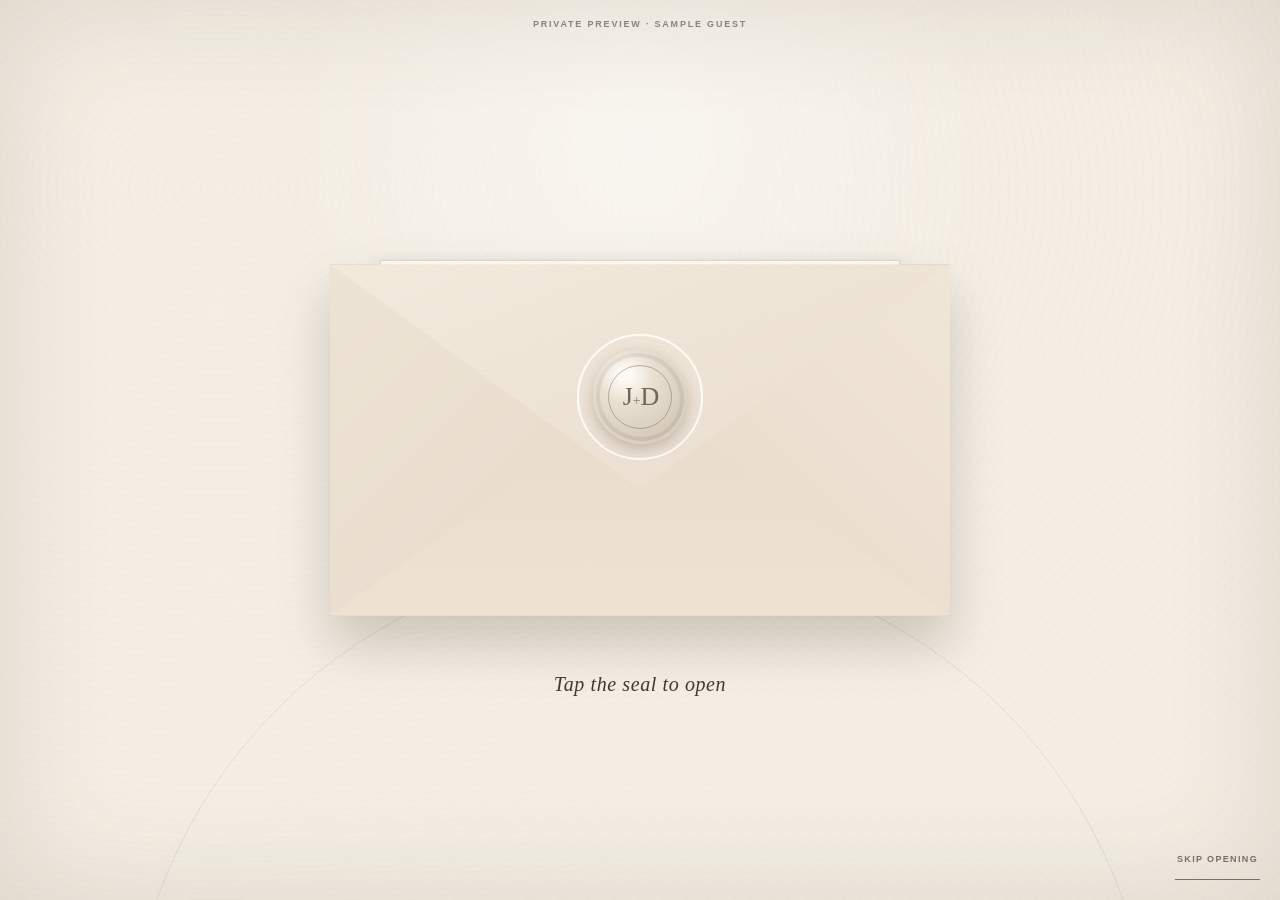
==== index.html @ 418a8576 "Publish animated bilingual invitation" ====
<!doctype html>
<html lang="en" data-lang="en">
<head>
  <meta charset="utf-8" />
  <meta name="viewport" content="width=device-width, initial-scale=1" />
  <meta name="robots" content="noindex, nofollow" />
  <meta name="theme-color" content="#26352b" />
  <title>Jingjing & Dan · Phuket 2027</title>
  <meta name="description" content="A private wedding invitation for Jingjing and Dan at The Slate, Phuket." />
  <script>document.documentElement.classList.add('js');</script>
  <link rel="stylesheet" href="styles.css" />
</head>
<body class="invitation-page">
  <section id="opening" class="opening" aria-label="Open the invitation">
    <p class="preview-note"><span class="lang lang-en">Private preview · sample guest</span><span class="lang lang-zh">私人预览 · 示例宾客</span></p>
    <button id="envelope-trigger" class="envelope-trigger" type="button" aria-label="Open Jingjing and Dan's invitation">
      <span class="envelope-scene" aria-hidden="true">
        <span class="invitation-card-mini"><i>J</i><b>&amp;</b><i>D</i><small>PHUKET · 2027</small></span>
        <span class="envelope-back"></span>
        <span class="envelope-left"></span>
        <span class="envelope-right"></span>
        <span class="envelope-bottom"></span>
        <span class="envelope-flap"></span>
        <span class="wax-seal"><span>J<small>+</small>D</span></span>
        <span class="tap-ring"></span>
      </span>
      <span class="open-instruction">
        <span class="lang lang-en">Tap the seal to open</span>
        <span class="lang lang-zh">轻触封蜡，开启请柬</span>
      </span>
    </button>
    <button id="skip-opening" class="skip-opening" type="button"><span class="lang lang-en">Skip opening</span><span class="lang lang-zh">跳过动画</span></button>
  </section>

  <main id="invitation" class="invitation" aria-hidden="true">
    <div class="paper-grain" aria-hidden="true"></div>
    <div class="invitation-tools" aria-label="Language selection">
      <button type="button" data-set-lang="en" aria-pressed="true">English</button>
      <span aria-hidden="true">/</span>
      <button type="button" data-set-lang="zh" aria-pressed="false">中文</button>
    </div>

    <section class="cover stationery-section">
      <svg class="hanging-foliage" viewBox="0 0 500 220" aria-hidden="true">
        <g fill="none" stroke="currentColor" stroke-width="1.6" stroke-linecap="round">
          <path d="M10 0c30 40 35 108 87 155M56 0c8 54 52 79 82 127M488 0c-31 42-36 111-92 158M447 0c-11 56-57 83-87 130"/>
          <path d="M42 44c18-2 31 7 40 24-20 2-34-5-40-24zm37 53c20-4 34 5 43 23-20 3-36-4-43-23zm-1-72c8 18 4 33-13 45-9-20-5-34 13-45zm345 18c-19-1-33 8-42 25 20 2 35-6 42-25zm-41 55c-20-3-35 6-44 24 21 2 36-6 44-24zm6-74c-10 18-6 34 11 46 10-19 6-34-11-46z"/>
        </g>
      </svg>
      <div class="cover-inner reveal">
        <svg class="chandelier" viewBox="0 0 120 130" aria-hidden="true">
          <g fill="none" stroke="currentColor" stroke-width="1.4">
            <path d="M60 0v23m-13 0h26M50 23c0 19-9 31-25 36m45-36c0 19 9 31 25 36M60 23v52m-35-16v22m70-22v22M37 57v22m46-22v22M20 81h10m-8 0c0 8 6 13 8 14m70-14H90m8 0c0 8-6 13-8 14M32 79h10m-8 0c0 8 6 13 8 14m46-14H78m8 0c0 8-6 13-8 14M60 75c-4 11-11 19-23 25m23-25c4 11 11 19 23 25m-23-25v37"/>
            <circle cx="60" cy="116" r="4"/>
          </g>
        </svg>
        <p class="kicker"><span class="lang lang-en">Together with their families</span><span class="lang lang-zh">谨偕双方家人</span></p>
        <p class="invitation-line"><span class="lang lang-en">invite you to celebrate the wedding of</span><span class="lang lang-zh">诚邀您见证我们的婚礼</span></p>
        <h1><span>Jingjing</span><em>&amp;</em><span>Dan</span></h1>
        <div class="cover-rule"><i></i><span>J + D</span><i></i></div>
        <p class="cover-date"><span class="lang lang-en">Saturday · 31 July 2027 · 3:50 PM</span><span class="lang lang-zh">2027年7月31日 · 星期六 · 下午3:50</span></p>
        <p class="cover-place"><span class="lang lang-en">The Slate · Phuket, Thailand</span><span class="lang lang-zh">泰国普吉岛 · The Slate</span></p>
      </div>
      <div class="scroll-cue" aria-hidden="true"><span></span></div>
    </section>

    <section class="private-card stationery-section reveal" aria-labelledby="private-title">
      <p class="kicker"><span class="lang lang-en">A private invitation for</span><span class="lang lang-zh">此私人请柬专属于</span></p>
      <h2 id="private-title"><span class="lang lang-en">Alex Chen <em>&amp; Guest</em></span><span class="lang lang-zh">Alex Chen <em>与嘉宾</em></span></h2>
      <p><span class="lang lang-en">Your sample invitation includes two guests for both celebrations.</span><span class="lang lang-zh">此示例请柬包含两位宾客，并受邀参加两场庆典。</span></p>
      <div class="name-chips"><span>Alex Chen</span><span><span class="lang lang-en">+1 included</span><span class="lang lang-zh">含一位同行嘉宾</span></span></div>
    </section>

    <section class="weekend stationery-section">
      <div class="botanical-divider reveal" aria-hidden="true"><i></i><span>✦</span><i></i></div>
      <header class="section-title reveal">
        <p class="kicker"><span class="lang lang-en">Our weekend in Phuket</span><span class="lang lang-zh">我们的普吉岛婚礼周末</span></p>
        <h2><span class="lang lang-en">Two celebrations,<br>one island.</span><span class="lang lang-zh">两场庆典，<br>同一座岛屿。</span></h2>
      </header>
      <div class="event-pair">
        <article class="event-slip reveal">
          <span class="event-index">I</span>
          <p class="event-day"><span class="lang lang-en">Friday · 30 July 2027</span><span class="lang lang-zh">2027年7月30日 · 星期五</span></p>
          <h3><span class="lang lang-en">Welcome Dinner</span><span class="lang lang-zh">欢迎晚宴</span></h3>
          <p class="event-time">6:15 PM <i></i> 9:00 PM</p>
          <p class="event-place">Black Ginger<br><small>The Slate</small></p>
          <p class="event-note"><span class="lang lang-en">Please allow time for the bridge crossing before dinner.</span><span class="lang lang-zh">前往餐厅需经桥上通道，请预留充足时间。</span></p>
        </article>
        <article class="event-slip reveal">
          <span class="event-index">II</span>
          <p class="event-day"><span class="lang lang-en">Saturday · 31 July 2027</span><span class="lang lang-zh">2027年7月31日 · 星期六</span></p>
          <h3><span class="lang lang-en">Wedding Day</span><span class="lang lang-zh">婚礼庆典</span></h3>
          <p class="event-time">3:50 PM <i></i> 2:00 AM</p>
          <p class="event-place">The Slate<br><small>Phuket</small></p>
          <p class="event-note"><span class="lang lang-en">Ceremony, cocktails, dinner and dancing into Sunday morning.</span><span class="lang lang-zh">仪式、鸡尾酒、晚宴与舞会，一同庆祝至周日凌晨。</span></p>
        </article>
      </div>
    </section>

    <section class="illustration-section stationery-section reveal" aria-label="The Slate and Phuket illustration">
      <svg class="slate-illustration" viewBox="0 0 760 430" aria-hidden="true">
        <g fill="none" stroke="currentColor" stroke-linecap="round" stroke-linejoin="round">
          <path class="thin" d="M0 335c86-18 136-4 207 8 88 15 152-22 237-18 101 5 156 40 316 7M0 356c104-14 147 15 243 7 91-8 156-31 253-18 78 11 148 33 264 10"/>
          <path d="M188 305h382M225 305V191h309v114M250 305V219h259v86M225 191l155-96 154 96M276 191l104-65 103 65M305 305V209m150 96v-96M349 305V209m62 96v-96"/>
          <path class="thin" d="M380 95V54m-13 0h26m-43 251c0-31 13-53 30-53s31 22 31 53M260 235h35m170 0h35"/>
          <path d="M100 334c9-80 35-148 78-205m-41 183c-31-36-46-79-44-128 37 29 58 66 63 109m2-49c-8-45 1-88 28-130 17 49 13 95-13 138m433 81c-6-79-31-147-74-205m40 183c31-36 46-79 44-128-37 29-58 66-63 109m-1-49c8-45-2-88-29-130-17 49-12 95 14 138"/>
          <circle cx="380" cy="54" r="5"/>
        </g>
      </svg>
      <p><span class="lang lang-en">Industrial romance, tropical gardens and the Andaman Sea.</span><span class="lang lang-zh">工业美学、热带花园与安达曼海的浪漫交汇。</span></p>
    </section>

    <section class="countdown stationery-section reveal" aria-labelledby="countdown-heading">
      <p class="kicker" id="countdown-heading"><span class="lang lang-en">Until Phuket</span><span class="lang lang-zh">相约普吉</span></p>
      <div class="countdown-grid" role="timer" aria-live="off">
        <div><strong id="days">000</strong><span class="lang lang-en">Days</span><span class="lang lang-zh">天</span></div>
        <div><strong id="hours">00</strong><span class="lang lang-en">Hours</span><span class="lang lang-zh">小时</span></div>
        <div><strong id="minutes">00</strong><span class="lang lang-en">Minutes</span><span class="lang lang-zh">分钟</span></div>
        <div><strong id="seconds">00</strong><span class="lang lang-en">Seconds</span><span class="lang lang-zh">秒</span></div>
      </div>
      <p id="countdown-finished" class="countdown-finished" hidden><span class="lang lang-en">The celebration has begun.</span><span class="lang lang-zh">庆典已经开始。</span></p>
    </section>

    <section class="venue stationery-section">
      <div class="venue-copy reveal">
        <p class="kicker"><span class="lang lang-en">The venue</span><span class="lang lang-zh">婚礼场地</span></p>
        <h2>The Slate</h2>
        <p class="venue-location"><span class="lang lang-en">Nai Yang Beach · Phuket · Thailand</span><span class="lang lang-zh">泰国 · 普吉岛 · 奈扬海滩</span></p>
        <p><span class="lang lang-en">A private world of weathered metal, tropical green and sea air on Phuket's quiet northwest coast.</span><span class="lang lang-zh">在普吉岛宁静的西北海岸，斑驳金属、热带绿意与海风交织成一方私密天地。</span></p>
      </div>
      <div class="map-art reveal" role="img" aria-label="Stylized map showing The Slate near Nai Yang Beach">
        <svg viewBox="0 0 520 360" aria-hidden="true">
          <g fill="none" stroke="currentColor" stroke-linecap="round">
            <path d="M42 0c48 74 6 135 44 208 24 47 81 72 99 152" stroke-width="3"/>
            <path d="M116 0c29 52-7 102 23 149 35 54 104 65 126 132 8 24 7 51 20 79"/>
            <path d="M241 0c-13 83 25 115 14 181-8 47-58 78-45 179M387 0c-57 74-11 128-50 193-29 48-88 66-108 167M480 0c-33 45-25 91-45 128-32 58-99 76-134 137-18 31-25 64-37 95"/>
            <path d="M0 96c84 17 136-24 211-5 66 17 84 68 161 68 62 0 99-35 148-34M0 244c77-25 147 21 225 1 59-15 101-62 170-56 54 5 81 35 125 37" stroke-dasharray="5 8"/>
          </g>
          <g class="map-pin" transform="translate(284 162)"><path d="M0-32c-20 0-35 14-35 33 0 25 35 61 35 61S35 26 35 1C35-18 20-32 0-32z"/><circle cy="1" r="10"/></g>
          <text x="284" y="250" text-anchor="middle">THE SLATE</text>
          <text x="84" y="324">NAI YANG BEACH</text>
        </svg>
      </div>
    </section>

    <section class="welcome-dinner dark-section">
      <svg class="black-ginger-art reveal" viewBox="0 0 760 300" aria-hidden="true">
        <g fill="none" stroke="currentColor" stroke-linecap="round" stroke-linejoin="round">
          <path d="M78 241h604M150 241V143h460v98M118 143h524L380 63 118 143zM194 143l186-56 186 56M190 241v-70h380v70M238 241v-70m95 70v-70m95 70v-70m95 70v-70"/>
          <path class="thin" d="M0 259c129-23 213 23 349 3 136-20 238 17 411-7M0 280c126-18 238 19 366 1 141-20 246 14 394-5"/>
          <path d="M76 241c28-30 41-57 36-83m570 83c-28-30-41-57-36-83"/>
        </g>
      </svg>
      <div class="dark-copy reveal">
        <p class="kicker"><span class="lang lang-en">Friday evening</span><span class="lang lang-zh">星期五晚间</span></p>
        <h2><span class="lang lang-en">Welcome Dinner</span><span class="lang lang-zh">欢迎晚宴</span></h2>
        <p class="dark-date"><span class="lang lang-en">30 July 2027 · 6:15 PM to 9:00 PM</span><span class="lang lang-zh">2027年7月30日 · 下午6:15至晚上9:00</span></p>
        <p class="dark-place">Black Ginger · The Slate</p>
        <p><span class="lang lang-en">Please allow time to cross the bridge. Join us for a candlelit evening of local flavours before the wedding day.</span><span class="lang lang-zh">前往餐厅需经桥上通道，请预留充足时间。婚礼前夕，诚邀您共度烛光摇曳、品味当地风味的夜晚。</span></p>
        <p class="attire-line"><span class="lang lang-en">Tropical colours · Please avoid black and white</span><span class="lang lang-zh">着装：热带色彩 · 请避免黑色与白色</span></p>
      </div>
    </section>

    <section class="programme green-section">
      <div class="programme-leaf" aria-hidden="true"></div>
      <header class="programme-heading reveal">
        <p class="kicker"><span class="lang lang-en">Saturday · 31 July 2027</span><span class="lang lang-zh">2027年7月31日 · 星期六</span></p>
        <h2><span class="lang lang-en">The Wedding<br>Programme</span><span class="lang lang-zh">婚礼<br>流程</span></h2>
      </header>
      <div class="timeline">
        <article class="timeline-item reveal"><time>3:50 PM</time><span class="timeline-dot"></span><div><h3><span class="lang lang-en">Ceremony</span><span class="lang lang-zh">婚礼仪式</span></h3><p>The Slate · Phuket</p></div></article>
        <article class="timeline-item reveal"><time><span class="lang lang-en">Afterwards</span><span class="lang lang-zh">仪式之后</span></time><span class="timeline-dot"></span><div><h3><span class="lang lang-en">Cocktail Hour</span><span class="lang lang-zh">鸡尾酒会</span></h3><p>Coliseum Garden</p></div></article>
        <article class="timeline-item reveal"><time><span class="lang lang-en">Evening</span><span class="lang lang-zh">晚间</span></time><span class="timeline-dot"></span><div><h3><span class="lang lang-en">Dinner & Dancing</span><span class="lang lang-zh">晚宴与舞会</span></h3><p>Jamon Pavilion</p></div></article>
        <article class="timeline-item reveal"><time>2:00 AM</time><span class="timeline-dot"></span><div><h3><span class="lang lang-en">Last Dance</span><span class="lang lang-zh">最后一支舞</span></h3><p><span class="lang lang-en">Sunday · 1 August</span><span class="lang lang-zh">8月1日 · 星期日</span></p></div></article>
      </div>
      <div class="wedding-attire reveal"><span class="lang lang-en">Blue & grey · Hats welcome, never required</span><span class="lang lang-zh">着装：蓝色与灰色 · 欢迎佩戴帽饰，非必须</span></div>
    </section>

    <section class="respond stationery-section reveal">
      <svg class="response-botanical" viewBox="0 0 300 105" aria-hidden="true"><g fill="none" stroke="currentColor" stroke-width="1.2"><path d="M4 82c70-6 87-41 146-49 59 8 77 43 146 49M70 66c-11-22-7-39 13-52 8 23 4 40-13 52zm46-24c-4-22 4-36 25-42 2 22-7 36-25 42zm114 24c11-22 7-39-13-52-8 23-4 40 13 52zm-46-24c4-22-4-36-25-42-2 22 7 36 25 42z"/></g></svg>
      <p class="kicker"><span class="lang lang-en">Your reply</span><span class="lang lang-zh">敬候回复</span></p>
      <h2><span class="lang lang-en">Will you join us<br>in Phuket?</span><span class="lang lang-zh">您愿意与我们<br>相聚普吉吗？</span></h2>
      <p><span class="lang lang-en">Your private response card includes only the guests and celebrations attached to this invitation.</span><span class="lang lang-zh">您的私人回执只会显示此请柬中受邀的宾客与活动。</span></p>
      <a class="response-button" href="register/"><span class="lang lang-en">Respond to the invitation</span><span class="lang lang-zh">填写婚礼回执</span></a>
    </section>

    <footer class="invitation-footer">
      <span>Jingjing &amp; Dan</span><span>Phuket · 2027</span>
    </footer>
  </main>
  <script src="app.js"></script>
</body>
</html>
---- styles.css ----
:root {
  --paper: #f4eee4;
  --parchment: #e9ded0;
  --paper-light: #faf6ee;
  --forest: #26352b;
  --forest-deep: #1d2922;
  --botanical: #788273;
  --sage: #a8ae9c;
  --sepia: #76685a;
  --charcoal: #403a34;
  --blush: #dfcfc7;
  --ivory: #f8f3ea;
  --candle: #c89a63;
  --line: rgba(64, 58, 52, .25);
  --display: 'Bodoni 72', Didot, 'Bodoni MT', 'Times New Roman', 'Noto Serif SC', 'Songti SC', serif;
  --serif: Georgia, 'Times New Roman', 'Noto Serif SC', 'Songti SC', serif;
  --sans: 'Helvetica Neue', Arial, 'PingFang SC', 'Microsoft YaHei', sans-serif;
}

* { box-sizing: border-box; }
[hidden] { display: none !important; }
html { scroll-behavior: smooth; background: var(--forest-deep); }
body { margin: 0; color: var(--charcoal); font-family: var(--serif); line-height: 1.65; }
button, input, textarea { font: inherit; }
button, a { -webkit-tap-highlight-color: transparent; }
button { cursor: pointer; }
a { color: inherit; }
.lang-zh { display: none !important; }
html[data-lang="zh"] .lang-en { display: none !important; }
html[data-lang="zh"] .lang-zh { display: inline !important; }
html[data-lang="zh"] h1,
html[data-lang="zh"] h2,
html[data-lang="zh"] h3 { letter-spacing: .04em; }

/* Envelope opening */
.opening {
  min-height: 100svh;
  width: 100%;
  overflow: hidden;
  position: relative;
  display: grid;
  place-items: center;
  isolation: isolate;
  color: var(--charcoal);
  background:
    radial-gradient(circle at 50% 16%, rgba(255,255,255,.45), transparent 36%),
    repeating-radial-gradient(ellipse at 17% 21%, transparent 0 7px, rgba(118,104,90,.018) 8px 9px),
    var(--paper);
  transition: opacity .65s ease, visibility .65s ease;
}
.opening::before,
.opening::after { content: ''; position: absolute; pointer-events: none; z-index: -1; }
.opening::before { inset: 0; box-shadow: inset 0 0 120px rgba(80,64,45,.14); }
.opening::after { width: 80vmax; height: 80vmax; border: 1px solid rgba(118,130,115,.16); border-radius: 50%; top: 62%; }
.preview-note { position: absolute; top: 20px; left: 50%; transform: translateX(-50%); margin: 0; white-space: nowrap; font: 600 9px/1 var(--sans); letter-spacing: .2em; text-transform: uppercase; opacity: .58; }
.envelope-trigger { width: min(88vw, 620px); padding: 0; border: 0; color: inherit; background: transparent; text-align: center; }
.envelope-scene { width: 100%; aspect-ratio: 1.5; display: block; position: relative; perspective: 1200px; filter: drop-shadow(0 28px 26px rgba(63,48,34,.22)); }
.envelope-back { position: absolute; inset: 15% 0 0; background: #e8ddcd; border: 1px solid rgba(93,75,58,.22); }
.invitation-card-mini { position: absolute; left: 8%; right: 8%; bottom: 7%; height: 79%; z-index: 1; display: flex; flex-wrap: wrap; align-content: center; justify-content: center; gap: 6px; color: var(--forest); background: var(--paper-light); border: 1px solid rgba(93,75,58,.2); box-shadow: 0 3px 14px rgba(76,60,44,.12); font: 400 clamp(37px, 11vw, 70px)/.8 var(--display); letter-spacing: .06em; transition: transform 1.1s cubic-bezier(.2,.72,.2,1), opacity .7s ease; }
.invitation-card-mini b { color: var(--botanical); font-size: .6em; font-weight: 400; font-style: italic; }
.invitation-card-mini small { flex: 0 0 100%; margin-top: 12px; font: 600 8px var(--sans); letter-spacing: .3em; }
.envelope-left,
.envelope-right,
.envelope-bottom,
.envelope-flap { position: absolute; inset: 15% 0 0; z-index: 3; pointer-events: none; }
.envelope-left { background: linear-gradient(135deg, #ede3d4, #e4d7c6); clip-path: polygon(0 0, 55% 54%, 0 100%); }
.envelope-right { background: linear-gradient(225deg, #f0e6d8, #e2d4c2); clip-path: polygon(100% 0, 45% 54%, 100% 100%); }
.envelope-bottom { background: linear-gradient(0deg, #eee2d2, #e5d7c5); clip-path: polygon(0 100%, 50% 37%, 100% 100%); }
.envelope-flap { z-index: 5; transform-origin: 50% 0; transform-style: preserve-3d; background: linear-gradient(160deg, #f3eadd 0%, #e7daca 100%); clip-path: polygon(0 0, 100% 0, 50% 64%); backface-visibility: hidden; transition: transform .9s cubic-bezier(.4,0,.2,1), opacity .35s ease .55s; }
.envelope-flap::after { content: ''; position: absolute; inset: 0; background: repeating-linear-gradient(12deg, transparent 0 3px, rgba(94,75,57,.025) 4px); }
.wax-seal { position: absolute; z-index: 8; width: clamp(62px, 17vw, 94px); aspect-ratio: 1; left: 50%; top: 47%; transform: translate(-50%,-50%); display: grid; place-items: center; border-radius: 47% 53% 48% 52%; color: #6f6659; background: radial-gradient(circle at 34% 27%, #fdfaf3 0 7%, #e9e0d2 30%, #d8cdbd 68%, #c8bcab 100%); box-shadow: 0 5px 14px rgba(75,56,40,.25), inset 0 0 0 3px rgba(255,255,255,.28), inset 0 0 0 7px rgba(115,100,82,.12); transition: transform .4s ease, opacity .35s ease .32s; }
.wax-seal::before { content: ''; position: absolute; inset: 16%; border: 1px solid rgba(102,91,77,.42); border-radius: 50%; }
.wax-seal span { position: relative; font: 400 clamp(17px,4vw,26px)/1 var(--display); letter-spacing: -.08em; }
.wax-seal small { font-size: .54em; margin: 0 2px; color: var(--botanical); }
.tap-ring { position: absolute; z-index: 7; width: clamp(85px, 23vw, 126px); aspect-ratio: 1; left: 50%; top: 47%; transform: translate(-50%,-50%); border: 2px solid rgba(255,255,255,.9); border-radius: 50%; animation: tap-pulse 2.2s ease-out infinite; }
@keyframes tap-pulse { 0% { transform: translate(-50%,-50%) scale(.72); opacity: 0; } 20% { opacity: .95; } 75%,100% { transform: translate(-50%,-50%) scale(1.35); opacity: 0; } }
.open-instruction { display: block; margin-top: clamp(34px,6vh,62px); font: italic clamp(16px,4vw,20px)/1.4 var(--serif); letter-spacing: .03em; }
.skip-opening { position: absolute; right: 20px; bottom: max(20px, env(safe-area-inset-bottom)); min-width: 48px; min-height: 48px; border: 0; border-bottom: 1px solid currentColor; padding: 10px 2px 3px; color: inherit; background: transparent; font: 600 9px var(--sans); letter-spacing: .15em; text-transform: uppercase; opacity: .68; }
.opening.is-opening .tap-ring,
.opening.is-opening .open-instruction,
.opening.is-opening .skip-opening { opacity: 0; pointer-events: none; }
.opening.is-opening .wax-seal { transform: translate(-50%,-50%) scale(.88); opacity: 0; }
.opening.is-opening .envelope-flap { transform: rotateX(178deg); opacity: .72; z-index: 0; }
.opening.is-opening .invitation-card-mini { transform: translateY(-68%); opacity: 1; z-index: 4; transition-delay: .42s; }
.opening.is-leaving { opacity: 0; visibility: hidden; }
.js .invitation[aria-hidden="true"] { display: none; }

/* Long invitation canvas */
.invitation { position: relative; width: min(100%, 860px); margin: 0 auto; overflow: clip; background: var(--paper); box-shadow: 0 0 80px rgba(0,0,0,.28); }
.paper-grain { position: fixed; z-index: 40; inset: 0; width: min(100%, 860px); margin: auto; pointer-events: none; opacity: .34; mix-blend-mode: multiply; background-image: repeating-radial-gradient(ellipse at 15% 18%, transparent 0 3px, rgba(88,70,52,.035) 4px 5px), repeating-linear-gradient(83deg, transparent 0 7px, rgba(103,84,62,.018) 8px); }
.stationery-section { position: relative; padding: 110px 9%; background: var(--paper); }
.invitation-tools { position: fixed; z-index: 50; right: max(18px, calc((100vw - 820px)/2)); top: 18px; display: flex; align-items: center; gap: 6px; padding: 8px 11px; color: var(--charcoal); background: rgba(248,243,234,.88); border: 1px solid rgba(64,58,52,.22); border-radius: 50px; backdrop-filter: blur(10px); box-shadow: 0 5px 20px rgba(41,34,26,.12); }
.invitation-tools button { min-height: 30px; border: 0; padding: 2px 6px; color: inherit; background: transparent; font: 700 10px var(--sans); letter-spacing: .05em; opacity: .48; }
.invitation-tools button[aria-pressed="true"] { opacity: 1; text-decoration: underline; text-underline-offset: 4px; }
.kicker { margin: 0 0 24px; font: 700 10px/1.4 var(--sans); letter-spacing: .27em; text-transform: uppercase; }
.section-title { text-align: center; }
.section-title h2,
.respond h2,
.venue h2,
.dark-copy h2,
.programme-heading h2 { margin: 0; font: 400 clamp(55px,10vw,92px)/.96 var(--display); letter-spacing: -.045em; }
.reveal { opacity: 0; transform: translateY(22px); transition: opacity .9s ease, transform .9s cubic-bezier(.2,.7,.2,1); }
.reveal.is-visible { opacity: 1; transform: none; }

/* Cover */
.cover { min-height: 100svh; padding: 145px 9% 105px; display: grid; place-items: center; text-align: center; color: var(--charcoal); background: var(--paper-light); }
.hanging-foliage { position: absolute; top: 0; left: 0; width: 100%; height: min(250px,28vh); color: var(--botanical); opacity: .95; }
.cover-inner { position: relative; z-index: 2; max-width: 650px; }
.chandelier { width: 78px; color: var(--sepia); margin: 0 auto 38px; }
.invitation-line { margin: 0 0 45px; font-style: italic; font-size: 17px; }
.cover h1 { margin: 0; color: var(--forest); font: 400 clamp(70px,15vw,120px)/.68 var(--display); letter-spacing: -.065em; }
.cover h1 span { display: block; }
.cover h1 em { display: block; margin: 18px 0 12px; color: var(--botanical); font-weight: 400; font-size: .5em; }
.cover-rule { width: min(380px,90%); margin: 54px auto 32px; display: flex; align-items: center; gap: 18px; color: var(--sepia); }
.cover-rule i { height: 1px; flex: 1; background: currentColor; opacity: .55; }
.cover-rule span { font: 400 12px var(--display); letter-spacing: .18em; }
.cover-date { margin: 0 0 8px; font-size: 15px; letter-spacing: .07em; }
.cover-place { margin: 0; font-style: italic; color: var(--sepia); }
.scroll-cue { position: absolute; bottom: 24px; left: 50%; width: 1px; height: 45px; overflow: hidden; background: rgba(64,58,52,.18); }
.scroll-cue span { display: block; width: 1px; height: 18px; background: var(--charcoal); animation: scroll-line 2s ease-in-out infinite; }
@keyframes scroll-line { from { transform: translateY(-20px); } to { transform: translateY(48px); } }

.private-card { text-align: center; padding-top: 125px; padding-bottom: 125px; border-top: 1px solid var(--line); border-bottom: 1px solid var(--line); }
.private-card::before,
.private-card::after { content: '❦'; display: block; margin: 0 auto 32px; color: var(--botanical); font-size: 23px; }
.private-card::after { margin: 38px auto 0; transform: rotate(180deg); }
.private-card h2 { margin: 0 0 22px; color: var(--forest); font: 400 clamp(45px,8vw,72px)/1 var(--display); }
.private-card h2 em { display: block; margin-top: 8px; color: var(--botanical); font-size: .56em; font-weight: 400; }
.private-card > p:not(.kicker) { max-width: 520px; margin: 0 auto; font-style: italic; }
.name-chips { margin-top: 30px; display: flex; justify-content: center; flex-wrap: wrap; }
.name-chips > span { padding: 10px 16px; border: 1px solid var(--line); font: 700 9px var(--sans); letter-spacing: .12em; text-transform: uppercase; }

/* Weekend */
.weekend { padding-top: 135px; padding-bottom: 145px; }
.botanical-divider { width: min(330px,80%); margin: 0 auto 65px; display: flex; align-items: center; gap: 14px; color: var(--botanical); }
.botanical-divider i { flex: 1; height: 1px; background: currentColor; opacity: .55; }
.botanical-divider span { font-size: 12px; }
.event-pair { display: grid; grid-template-columns: 1fr 1fr; margin-top: 85px; border-top: 1px solid var(--line); border-bottom: 1px solid var(--line); }
.event-slip { position: relative; min-height: 510px; padding: 58px 38px 50px; text-align: center; }
.event-slip + .event-slip { border-left: 1px solid var(--line); }
.event-index { position: absolute; top: 20px; right: 24px; color: var(--sage); font: 400 58px var(--display); opacity: .34; }
.event-day { margin: 0 0 62px; font: 700 9px var(--sans); letter-spacing: .17em; text-transform: uppercase; }
.event-slip h3 { margin: 0 0 30px; color: var(--forest); font: 400 clamp(42px,6vw,60px)/1 var(--display); }
.event-time { display: flex; align-items: center; justify-content: center; gap: 12px; margin: 0; font: 700 12px var(--sans); letter-spacing: .11em; }
.event-time i { width: 25px; height: 1px; background: currentColor; }
.event-place { margin: 23px 0; font: italic 20px/1.4 var(--serif); }
.event-place small { font-size: 13px; }
.event-note { max-width: 270px; margin: 30px auto 0; font-size: 13px; color: var(--sepia); }

.illustration-section { padding-top: 25px; padding-bottom: 95px; text-align: center; }
.slate-illustration { width: 100%; color: var(--sepia); }
.slate-illustration path:not(.thin) { stroke-width: 2; }
.slate-illustration .thin { stroke-width: 1; opacity: .58; }
.illustration-section p { margin: 25px auto 0; max-width: 500px; color: var(--sepia); font-style: italic; }

/* Countdown */
.countdown { padding-top: 105px; padding-bottom: 105px; text-align: center; border-top: 1px solid var(--line); border-bottom: 1px solid var(--line); }
.countdown-grid { display: grid; grid-template-columns: repeat(4,1fr); max-width: 650px; margin: 45px auto 0; }
.countdown-grid div { padding: 0 12px; }
.countdown-grid div + div { border-left: 1px solid var(--line); }
.countdown-grid strong { display: block; color: var(--forest); font: 400 clamp(42px,8vw,70px)/1 var(--display); }
.countdown-grid span { display: block; margin-top: 12px; font: 700 8px var(--sans); letter-spacing: .16em; text-transform: uppercase; }
.countdown-finished { font-style: italic; }

/* Venue */
.venue { padding-top: 140px; padding-bottom: 140px; display: grid; grid-template-columns: .8fr 1.2fr; gap: 65px; align-items: center; }
.venue h2 { color: var(--forest); }
.venue-location { margin: 25px 0; color: var(--botanical); font: 700 10px var(--sans); letter-spacing: .15em; text-transform: uppercase; }
.venue-copy > p:last-child { font-style: italic; }
.map-art { padding: 20px; color: var(--sepia); background: var(--parchment); border: 1px solid rgba(118,104,90,.25); box-shadow: 0 18px 45px rgba(74,59,43,.12); }
.map-art svg { width: 100%; display: block; }
.map-art .map-pin { fill: var(--forest); stroke: var(--forest); }
.map-art .map-pin circle { fill: var(--paper); }
.map-art text { fill: var(--charcoal); stroke: none; font: 700 10px var(--sans); letter-spacing: .13em; }

/* Dark welcome section */
.dark-section { position: relative; min-height: 810px; padding: 100px 9% 120px; overflow: hidden; display: flex; flex-direction: column; justify-content: flex-end; color: var(--ivory); background: var(--charcoal); }
.dark-section::before { content: ''; position: absolute; inset: 0; opacity: .18; background: radial-gradient(circle at 50% 33%, var(--candle), transparent 29%), repeating-radial-gradient(ellipse at 15% 20%, transparent 0 6px, rgba(255,255,255,.04) 7px); }
.black-ginger-art { position: relative; z-index: 1; width: 100%; color: #d7b582; opacity: .82; }
.black-ginger-art path:not(.thin) { stroke-width: 1.8; }
.black-ginger-art .thin { stroke-width: .8; opacity: .5; }
.dark-copy { position: relative; z-index: 2; max-width: 590px; margin: 70px auto 0; text-align: center; }
.dark-copy .kicker { color: #d7b582; }
.dark-copy h2 { margin-bottom: 28px; color: var(--ivory); }
.dark-date { font: 700 11px var(--sans); letter-spacing: .14em; text-transform: uppercase; }
.dark-place { margin: 14px 0 35px; color: #d7b582; font-style: italic; font-size: 19px; }
.dark-copy > p:not(.kicker):not(.dark-date):not(.dark-place):not(.attire-line) { max-width: 500px; margin: 0 auto; font-style: italic; opacity: .85; }
.attire-line { margin: 42px auto 0; padding-top: 25px; border-top: 1px solid rgba(248,243,234,.28); font: 700 9px var(--sans); letter-spacing: .14em; text-transform: uppercase; }

/* Programme */
.green-section { position: relative; padding: 130px 11% 145px; overflow: hidden; color: var(--ivory); background: var(--forest); }
.green-section::before { content: ''; position: absolute; inset: 0; opacity: .14; background: repeating-radial-gradient(ellipse at 20% 20%, transparent 0 6px, rgba(255,255,255,.055) 7px); }
.programme-leaf { position: absolute; width: 430px; height: 680px; right: -185px; top: -80px; opacity: .12; border: 1px solid var(--ivory); border-radius: 100% 0 100% 0; transform: rotate(-18deg); }
.programme-leaf::before,
.programme-leaf::after { content: ''; position: absolute; width: 300px; height: 470px; border: 1px solid var(--ivory); border-radius: 100% 0 100% 0; }
.programme-leaf::before { left: -80px; top: 220px; }
.programme-leaf::after { left: -210px; top: 450px; }
.programme-heading { position: relative; text-align: center; }
.programme-heading .kicker { color: var(--sage); }
.programme-heading h2 { color: var(--ivory); }
.timeline { position: relative; max-width: 640px; margin: 100px auto 0; }
.timeline::before { content: ''; position: absolute; left: 31%; top: 0; bottom: 0; width: 1px; background: rgba(248,243,234,.3); }
.timeline-item { position: relative; display: grid; grid-template-columns: 26% 10% 64%; min-height: 150px; }
.timeline-item time { padding-top: 8px; font: 700 9px var(--sans); letter-spacing: .15em; text-transform: uppercase; text-align: right; }
.timeline-dot { position: relative; z-index: 2; width: 9px; height: 9px; justify-self: center; margin-top: 11px; border: 2px solid var(--sage); border-radius: 50%; background: var(--forest); }
.timeline-item h3 { margin: 0 0 7px; color: var(--ivory); font: 400 clamp(34px,6vw,52px)/1 var(--display); }
.timeline-item p { margin: 0; color: var(--sage); font-style: italic; }
.wedding-attire { position: relative; max-width: 620px; margin: 35px auto 0; padding: 26px 20px; border-top: 1px solid rgba(248,243,234,.3); border-bottom: 1px solid rgba(248,243,234,.3); text-align: center; font: 700 9px var(--sans); letter-spacing: .15em; text-transform: uppercase; }

/* Response */
.respond { padding-top: 145px; padding-bottom: 145px; text-align: center; }
.response-botanical { width: min(300px,75%); margin-bottom: 45px; color: var(--botanical); }
.respond h2 { color: var(--forest); }
.respond > p:not(.kicker) { max-width: 520px; margin: 32px auto 42px; font-style: italic; }
.response-button,
.step-button { min-height: 60px; display: inline-flex; align-items: center; justify-content: center; padding: 16px 27px; color: var(--ivory); background: var(--forest); border: 1px solid var(--forest); text-decoration: none; font: 700 9px var(--sans); letter-spacing: .17em; text-transform: uppercase; transition: background .2s, color .2s; }
.response-button:hover,
.step-button:hover { color: var(--forest); background: transparent; }
.invitation-footer { padding: 28px 5%; display: flex; justify-content: space-between; color: rgba(248,243,234,.7); background: var(--forest-deep); font: 700 8px var(--sans); letter-spacing: .2em; text-transform: uppercase; }

/* Registration page */
.register-page { min-height: 100vh; color: var(--charcoal); background: var(--paper); }
.preview-ribbon { padding: 7px 16px; color: var(--ivory); background: var(--forest-deep); text-align: center; font: 700 8px var(--sans); letter-spacing: .18em; text-transform: uppercase; }
.register-header { height: 74px; padding: 0 4vw; display: grid; grid-template-columns: 100px 1fr auto; align-items: center; gap: 22px; border-bottom: 1px solid var(--line); background: rgba(244,238,228,.95); }
.monogram { color: var(--forest); text-decoration: none; font: 400 28px var(--display); }
.monogram span { color: var(--botanical); font-style: italic; }
.register-progress { height: 2px; max-width: 380px; width: 100%; justify-self: center; overflow: hidden; background: rgba(38,53,43,.14); }
.register-progress i { display: block; width: 20%; height: 100%; background: var(--forest); transition: width .25s ease; }
.register-header-actions { display: flex; align-items: center; gap: 14px; }
.mini-language { display: flex; align-items: center; gap: 3px; }
.mini-language button { min-height: 42px; border: 0; padding: 4px; color: inherit; background: transparent; font: 700 9px var(--sans); opacity: .45; }
.mini-language button[aria-pressed="true"] { opacity: 1; text-decoration: underline; text-underline-offset: 4px; }
.exit-link { color: inherit; text-decoration: none; font: 700 9px var(--sans); letter-spacing: .14em; text-transform: uppercase; }
.register-shell { min-height: calc(100vh - 103px); display: grid; grid-template-columns: minmax(300px,36%) 1fr; }
.register-aside { position: relative; padding: 72px 5vw; overflow: hidden; color: var(--ivory); background: var(--forest); }
.register-aside::after { content: ''; position: absolute; width: 410px; height: 630px; right: -260px; bottom: -220px; border: 1px solid rgba(248,243,234,.15); border-radius: 100% 0; transform: rotate(-20deg); }
.register-aside .kicker { color: var(--sage); }
.register-aside h1 { margin: 0 0 62px; font: 400 clamp(55px,6vw,86px)/.9 var(--display); }
.register-aside h1 em { display: block; margin-top: 10px; color: var(--sage); font-size: .55em; font-weight: 400; }
.register-aside dl { margin: 0; border-top: 1px solid rgba(248,243,234,.24); }
.register-aside dl div { padding: 18px 0; border-bottom: 1px solid rgba(248,243,234,.24); }
.register-aside dt { font: 700 8px var(--sans); letter-spacing: .16em; text-transform: uppercase; opacity: .62; }
.register-aside dd { margin: 4px 0 0; font-style: italic; }
.device-note { margin: 55px 0 0; font-size: 12px; font-style: italic; opacity: .65; }
.register-card { max-width: 920px; width: 100%; padding: 70px clamp(30px,8vw,120px) 85px; }
.saved-note { margin-bottom: 28px; padding: 14px 16px; border: 1px solid var(--botanical); color: var(--forest); font-size: 13px; }
.form-step { display: none; }
.form-step.is-active { display: block; animation: step-in .35s ease; }
@keyframes step-in { from { opacity: 0; transform: translateY(8px); } to { opacity: 1; transform: none; } }
.step-count { float: right; margin: 2px 0 0; font: 700 9px var(--sans); letter-spacing: .18em; }
.form-step h2,
.registration-success h2 { margin: 0 0 28px; color: var(--forest); font: 400 clamp(46px,6vw,76px)/.95 var(--display); letter-spacing: -.04em; }
.step-intro { max-width: 590px; margin: 0 0 34px; font-size: 17px; font-style: italic; }
.invited-list { display: grid; border-top: 1px solid var(--line); }
.invited-list > span { padding: 18px 0; border-bottom: 1px solid var(--line); font: 400 25px var(--display); }
.invited-list > span:last-child { color: var(--botanical); font-style: italic; }
.signup-fieldset { margin: 34px 0 0; padding: 24px 0 0; border: 0; border-top: 1px solid var(--line); }
.signup-fieldset legend { float: left; width: 100%; margin: 0 0 16px; font: 700 10px var(--sans); letter-spacing: .12em; text-transform: uppercase; }
.signup-fieldset legend + * { clear: both; }
.signup-fieldset legend small { display: inline; margin-left: 5px; color: var(--sepia); font: italic 12px var(--serif); letter-spacing: 0; text-transform: none; }
.big-choices { display: grid; grid-template-columns: 1fr 1fr; gap: 10px; }
.big-choices label,
.contact-choices label { display: block; }
.big-choices input,
.contact-choices input { position: absolute; opacity: 0; }
.big-choices span,
.contact-choices span { min-height: 64px; padding: 15px 18px; display: flex; align-items: center; justify-content: center; border: 1px solid var(--forest); background: var(--paper-light); font: 700 15px var(--sans); transition: .15s; }
.big-choices input:checked + span,
.contact-choices input:checked + span { color: var(--ivory); background: var(--forest); }
.big-choices input:focus-visible + span,
.contact-choices input:focus-visible + span { outline: 3px solid rgba(120,130,115,.4); outline-offset: 2px; }
.plus-one-block { margin-top: 48px; padding: 28px; border: 1px solid var(--line); background: var(--paper-light); }
.plus-badge { display: inline-block; margin: 0 0 5px; padding: 6px 9px; color: var(--ivory); background: var(--botanical); font: 700 8px var(--sans); letter-spacing: .15em; text-transform: uppercase; }
.signup-label { display: grid; gap: 9px; margin-top: 28px; font: 700 10px var(--sans); letter-spacing: .12em; text-transform: uppercase; }
.signup-label small { color: var(--sepia); font: italic 12px var(--serif); letter-spacing: 0; text-transform: none; }
.signup-label input,
.signup-label textarea { width: 100%; padding: 15px 4px; color: inherit; background: transparent; border: 0; border-bottom: 1px solid var(--forest); border-radius: 0; outline: 0; font: 18px var(--serif); letter-spacing: 0; text-transform: none; }
.signup-label textarea { padding: 15px; border: 1px solid var(--forest); resize: vertical; }
.signup-label input:focus,
.signup-label textarea:focus { border-color: var(--botanical); box-shadow: 0 2px 0 var(--botanical); }
.contact-choices { display: grid; grid-template-columns: repeat(3,1fr); gap: 10px; }
.has-error { color: #8b342f; }
.has-error .big-choices span,
.has-error input,
.has-error textarea { border-color: #8b342f; }
.form-error { padding: 13px 0 0; color: #8b342f; font-weight: 700; }
.form-actions { margin-top: 45px; padding-top: 24px; display: flex; justify-content: flex-end; gap: 10px; border-top: 1px solid var(--line); }
.step-button { cursor: pointer; }
.step-button.secondary { color: var(--forest); background: transparent; }
.step-button.secondary:hover { color: var(--ivory); background: var(--forest); }
.review-content { border-top: 1px solid var(--line); }
.review-content > div { display: grid; grid-template-columns: 1fr 1.4fr; gap: 25px; padding: 14px 0; border-bottom: 1px solid var(--line); }
.review-content dt { font: 700 9px var(--sans); letter-spacing: .1em; text-transform: uppercase; }
.review-content dd { margin: 0; text-align: right; font-style: italic; overflow-wrap: anywhere; }
.preview-warning { margin-top: 28px; padding: 17px; border-left: 3px solid var(--botanical); background: rgba(120,130,115,.08); font-size: 14px; }
.registration-success { padding: 40px 0; text-align: center; }
.success-seal { width: 78px; height: 78px; margin: 0 auto 34px; display: grid; place-items: center; color: var(--forest); background: var(--parchment); border: 1px solid var(--botanical); border-radius: 50%; font: 32px var(--display); }
.registration-success > p:not(.kicker) { max-width: 520px; margin: 0 auto; font-style: italic; }
.success-actions { display: flex; justify-content: center; flex-wrap: wrap; gap: 10px; margin-top: 34px; }

@media (max-width: 700px) {
  body.invitation-page { background: var(--paper); }
  .opening { min-height: 100svh; }
  .envelope-trigger { width: 88vw; }
  .envelope-scene { aspect-ratio: 1.35; }
  .preview-note { top: 16px; }
  .invitation { width: 100%; box-shadow: none; }
  .paper-grain { width: 100%; }
  .invitation-tools { right: 12px; top: 12px; }
  .stationery-section { padding-left: 7%; padding-right: 7%; }
  .cover { padding-top: 125px; }
  .cover h1 { font-size: clamp(72px,22vw,96px); }
  .cover-date { font-size: 14px; }
  .private-card { padding-top: 100px; padding-bottom: 100px; }
  .event-pair { grid-template-columns: 1fr; }
  .event-slip { min-height: 470px; padding: 58px 25px 45px; }
  .event-slip + .event-slip { border-left: 0; border-top: 1px solid var(--line); }
  .countdown-grid div { padding: 0 5px; }
  .countdown-grid strong { font-size: clamp(34px,12vw,48px); }
  .countdown-grid span { font-size: 7px; letter-spacing: .08em; }
  .venue { grid-template-columns: 1fr; gap: 48px; }
  .venue-copy { text-align: center; }
  .dark-section { min-height: 760px; padding: 80px 7% 105px; }
  .green-section { padding: 110px 7% 120px; }
  .timeline { margin-top: 75px; }
  .timeline::before { left: 28%; }
  .timeline-item { grid-template-columns: 23% 10% 67%; min-height: 145px; }
  .timeline-item h3 { font-size: 35px; }
  .timeline-item time { font-size: 8px; letter-spacing: .08em; }
  .respond { padding-top: 115px; padding-bottom: 115px; }
  .invitation-footer { padding: 24px 20px; }

  .register-header { height: 68px; padding: 0 16px; grid-template-columns: 48px 1fr auto; gap: 9px; }
  .register-progress { max-width: 90px; }
  .register-header-actions { gap: 6px; }
  .exit-link { font-size: 8px; }
  .register-shell { display: block; }
  .register-aside { padding: 38px 24px 42px; }
  .register-aside h1 { margin-bottom: 28px; font-size: 52px; }
  .register-aside dl div { padding: 12px 0; }
  .device-note { margin-top: 24px; }
  .register-card { max-width: none; padding: 52px 24px 70px; }
  .form-step h2,
  .registration-success h2 { font-size: 49px; }
  .big-choices,
  .contact-choices { grid-template-columns: 1fr; }
  .big-choices span,
  .contact-choices span { min-height: 64px; font-size: 17px; }
  .plus-one-block { margin-left: -6px; margin-right: -6px; padding: 22px 17px; }
  .form-actions { display: grid; grid-template-columns: 1fr; }
  .form-actions .secondary { order: 2; }
  .step-button { width: 100%; min-height: 64px; }
  .review-content > div { grid-template-columns: 1fr; gap: 4px; }
  .review-content dd { text-align: left; }
}

@media (min-width: 861px) {
  body.invitation-page { background: radial-gradient(circle at 50% 0, #536052, var(--forest-deep) 65%); }
}

@media (prefers-reduced-motion: reduce) {
  html { scroll-behavior: auto; }
  *, *::before, *::after { animation-duration: .01ms !important; animation-iteration-count: 1 !important; transition-duration: .01ms !important; }
  .reveal { opacity: 1; transform: none; }
}
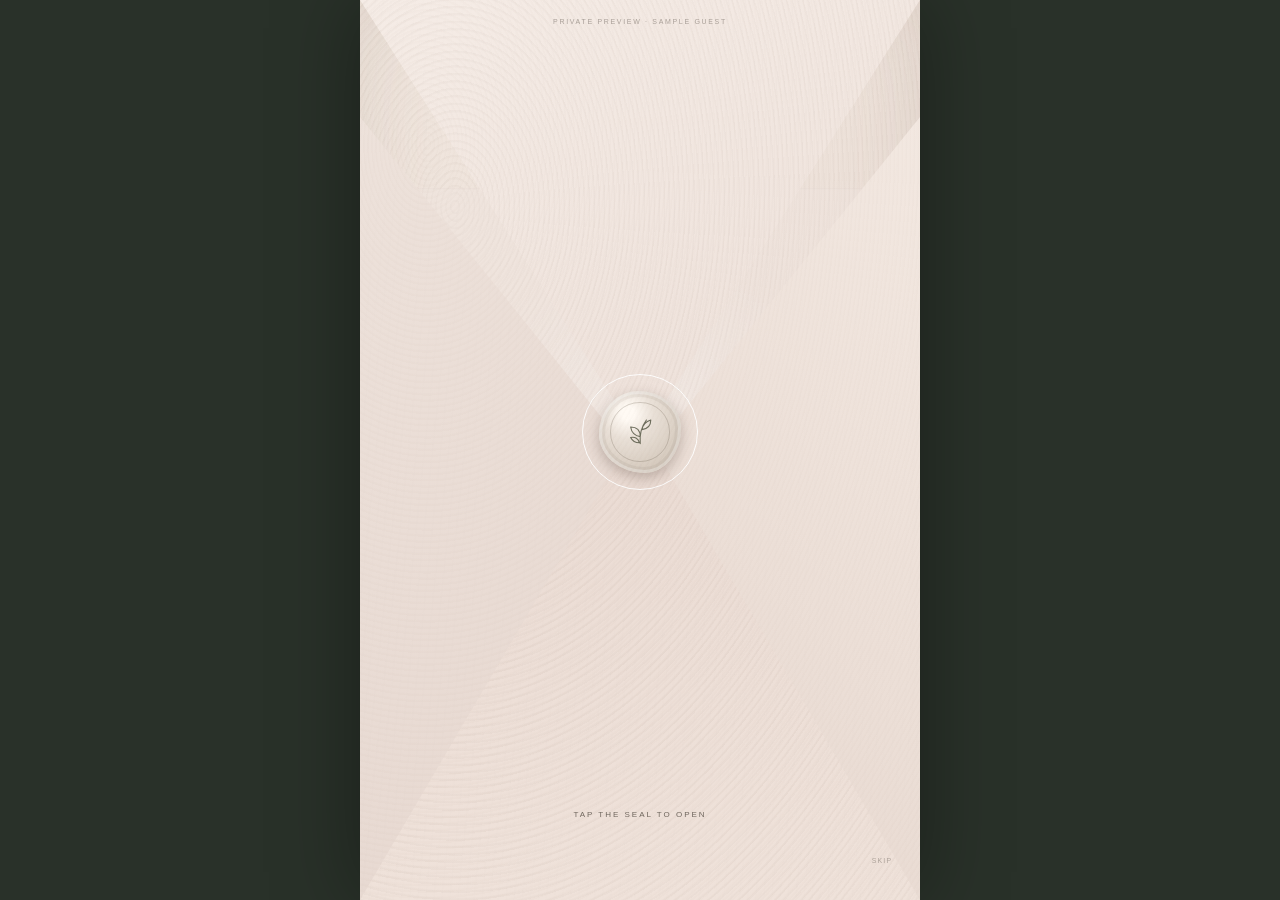
==== commit 866152d7: "Publish watercolor stationery redesign" ====
--- a/index.html
+++ b/index.html
@@ -4,7 +4,7 @@
   <meta charset="utf-8" />
   <meta name="viewport" content="width=device-width, initial-scale=1" />
   <meta name="robots" content="noindex, nofollow" />
-  <meta name="theme-color" content="#26352b" />
+  <meta name="theme-color" content="#eee3df" />
   <title>Jingjing & Dan · Phuket 2027</title>
   <meta name="description" content="A private wedding invitation for Jingjing and Dan at The Slate, Phuket." />
   <script>document.documentElement.classList.add('js');</script>
@@ -15,178 +15,174 @@
     <p class="preview-note"><span class="lang lang-en">Private preview · sample guest</span><span class="lang lang-zh">私人预览 · 示例宾客</span></p>
     <button id="envelope-trigger" class="envelope-trigger" type="button" aria-label="Open Jingjing and Dan's invitation">
       <span class="envelope-scene" aria-hidden="true">
-        <span class="invitation-card-mini"><i>J</i><b>&amp;</b><i>D</i><small>PHUKET · 2027</small></span>
+        <span class="invitation-card-mini"><i>Jingjing</i><b>&amp;</b><i>Dan</i><small>PHUKET · 2027</small></span>
         <span class="envelope-back"></span>
         <span class="envelope-left"></span>
         <span class="envelope-right"></span>
         <span class="envelope-bottom"></span>
         <span class="envelope-flap"></span>
-        <span class="wax-seal"><span>J<small>+</small>D</span></span>
+        <span class="wax-seal"><svg viewBox="0 0 44 44"><path d="M22 35c-1-11 1-19 7-27M22 27c-7-1-10-5-11-11 7 0 11 4 11 11Zm2-8c1-6 4-9 10-11 0 6-3 10-10 11Zm-3 15c-5 0-8-2-10-6 5-1 9 1 10 6Z"/></svg></span>
         <span class="tap-ring"></span>
       </span>
-      <span class="open-instruction">
-        <span class="lang lang-en">Tap the seal to open</span>
-        <span class="lang lang-zh">轻触封蜡，开启请柬</span>
-      </span>
+      <span class="open-instruction"><span class="lang lang-en">Tap the seal to open</span><span class="lang lang-zh">轻触封蜡，开启请柬</span></span>
     </button>
-    <button id="skip-opening" class="skip-opening" type="button"><span class="lang lang-en">Skip opening</span><span class="lang lang-zh">跳过动画</span></button>
+    <button id="skip-opening" class="skip-opening" type="button"><span class="lang lang-en">Skip</span><span class="lang lang-zh">跳过</span></button>
   </section>
 
   <main id="invitation" class="invitation" aria-hidden="true">
     <div class="paper-grain" aria-hidden="true"></div>
     <div class="invitation-tools" aria-label="Language selection">
-      <button type="button" data-set-lang="en" aria-pressed="true">English</button>
-      <span aria-hidden="true">/</span>
+      <button type="button" data-set-lang="en" aria-pressed="true">EN</button>
+      <span aria-hidden="true">·</span>
       <button type="button" data-set-lang="zh" aria-pressed="false">中文</button>
     </div>
 
     <section class="cover stationery-section">
-      <svg class="hanging-foliage" viewBox="0 0 500 220" aria-hidden="true">
-        <g fill="none" stroke="currentColor" stroke-width="1.6" stroke-linecap="round">
-          <path d="M10 0c30 40 35 108 87 155M56 0c8 54 52 79 82 127M488 0c-31 42-36 111-92 158M447 0c-11 56-57 83-87 130"/>
-          <path d="M42 44c18-2 31 7 40 24-20 2-34-5-40-24zm37 53c20-4 34 5 43 23-20 3-36-4-43-23zm-1-72c8 18 4 33-13 45-9-20-5-34 13-45zm345 18c-19-1-33 8-42 25 20 2 35-6 42-25zm-41 55c-20-3-35 6-44 24 21 2 36-6 44-24zm6-74c-10 18-6 34 11 46 10-19 6-34-11-46z"/>
+      <svg class="hanging-foliage" viewBox="0 0 560 175" aria-hidden="true">
+        <defs>
+          <filter id="leaf-wash" x="-20%" y="-20%" width="140%" height="140%"><feTurbulence baseFrequency=".018" numOctaves="3" seed="8" result="n"/><feDisplacementMap in="SourceGraphic" in2="n" scale="3"/><feGaussianBlur stdDeviation=".22"/></filter>
+          <linearGradient id="leaf-a" x1="0" x2="1" y1="0" y2="1"><stop stop-color="#526344"/><stop offset="1" stop-color="#9aa47d"/></linearGradient>
+          <linearGradient id="leaf-b" x1="1" x2="0"><stop stop-color="#687554"/><stop offset="1" stop-color="#bbc09b"/></linearGradient>
+        </defs>
+        <g filter="url(#leaf-wash)" opacity=".92">
+          <path d="M0 8c83 12 120 57 170 134M65 0c38 35 56 79 63 137M560 7c-81 12-120 58-171 136M501 0c-42 39-61 83-66 137" fill="none" stroke="#6a7658" stroke-width="2"/>
+          <g fill="url(#leaf-a)"><ellipse cx="40" cy="29" rx="24" ry="11" transform="rotate(28 40 29)"/><ellipse cx="84" cy="52" rx="27" ry="12" transform="rotate(42 84 52)"/><ellipse cx="112" cy="93" rx="25" ry="11" transform="rotate(58 112 93)"/><ellipse cx="74" cy="19" rx="21" ry="10" transform="rotate(74 74 19)"/><ellipse cx="133" cy="56" rx="23" ry="10" transform="rotate(72 133 56)"/></g>
+          <g fill="url(#leaf-b)"><ellipse cx="522" cy="31" rx="25" ry="11" transform="rotate(-29 522 31)"/><ellipse cx="479" cy="53" rx="27" ry="12" transform="rotate(-43 479 53)"/><ellipse cx="449" cy="95" rx="25" ry="11" transform="rotate(-58 449 95)"/><ellipse cx="490" cy="18" rx="21" ry="10" transform="rotate(-72 490 18)"/><ellipse cx="430" cy="58" rx="23" ry="10" transform="rotate(-71 430 58)"/></g>
+          <g fill="#d6c9ad" opacity=".8"><circle cx="155" cy="117" r="4"/><circle cx="143" cy="104" r="3"/><circle cx="405" cy="117" r="4"/><circle cx="417" cy="104" r="3"/></g>
         </g>
       </svg>
+
       <div class="cover-inner reveal">
-        <svg class="chandelier" viewBox="0 0 120 130" aria-hidden="true">
-          <g fill="none" stroke="currentColor" stroke-width="1.4">
-            <path d="M60 0v23m-13 0h26M50 23c0 19-9 31-25 36m45-36c0 19 9 31 25 36M60 23v52m-35-16v22m70-22v22M37 57v22m46-22v22M20 81h10m-8 0c0 8 6 13 8 14m70-14H90m8 0c0 8-6 13-8 14M32 79h10m-8 0c0 8 6 13 8 14m46-14H78m8 0c0 8-6 13-8 14M60 75c-4 11-11 19-23 25m23-25c4 11 11 19 23 25m-23-25v37"/>
-            <circle cx="60" cy="116" r="4"/>
-          </g>
-        </svg>
-        <p class="kicker"><span class="lang lang-en">Together with their families</span><span class="lang lang-zh">谨偕双方家人</span></p>
-        <p class="invitation-line"><span class="lang lang-en">invite you to celebrate the wedding of</span><span class="lang lang-zh">诚邀您见证我们的婚礼</span></p>
+        <svg class="chandelier" viewBox="0 0 120 105" aria-hidden="true"><g fill="none" stroke="currentColor" stroke-width="1"><path d="M60 0v18M42 18h36M47 18c0 16-8 26-26 31m52-31c0 16 8 26 26 31M60 18v43M21 49v19m78-19v19M36 43v24m48-24v24M18 68h9m-7 0c0 7 4 11 8 14m74-14h-9m7 0c0 7-4 11-8 14M33 67h9m-7 0c0 6 4 11 8 13m44-13h-9m7 0c0 6-4 11-8 13M60 61c-5 12-14 21-28 28m28-28c5 12 14 21 28 28m-28-28v33"/><circle cx="60" cy="97" r="3"/></g></svg>
+        <p class="kicker"><span class="lang lang-en">Joyfully invite you</span><span class="lang lang-zh">诚挚邀请您</span></p>
+        <p class="invitation-line"><span class="lang lang-en">to their wedding celebration</span><span class="lang lang-zh">见证我们的婚礼庆典</span></p>
         <h1><span>Jingjing</span><em>&amp;</em><span>Dan</span></h1>
-        <div class="cover-rule"><i></i><span>J + D</span><i></i></div>
-        <p class="cover-date"><span class="lang lang-en">Saturday · 31 July 2027 · 3:50 PM</span><span class="lang lang-zh">2027年7月31日 · 星期六 · 下午3:50</span></p>
-        <p class="cover-place"><span class="lang lang-en">The Slate · Phuket, Thailand</span><span class="lang lang-zh">泰国普吉岛 · The Slate</span></p>
+        <p class="cover-date"><span class="lang lang-en">31 · 07 · 2027</span><span class="lang lang-zh">2027 · 07 · 31</span></p>
+        <p class="cover-place"><span class="lang lang-en">The Slate · Phuket</span><span class="lang lang-zh">普吉岛 · The Slate</span></p>
       </div>
+
+      <svg class="banquet-art" viewBox="0 0 900 360" aria-hidden="true">
+        <defs>
+          <filter id="watercolor" x="-10%" y="-20%" width="120%" height="150%"><feTurbulence type="fractalNoise" baseFrequency=".012 .035" numOctaves="3" seed="4" result="noise"/><feDisplacementMap in="SourceGraphic" in2="noise" scale="4"/><feGaussianBlur stdDeviation=".28"/></filter>
+          <linearGradient id="wood" x1="0" y1="0" x2="1" y2="1"><stop stop-color="#8b6e55"/><stop offset=".48" stop-color="#b79b7b"/><stop offset="1" stop-color="#735945"/></linearGradient>
+          <linearGradient id="linen" x1="0" y1="0" x2="0" y2="1"><stop stop-color="#f4eee4"/><stop offset="1" stop-color="#cfc0b5"/></linearGradient>
+          <symbol id="chair" viewBox="0 0 100 190"><g fill="none" stroke="#826b55" stroke-width="5"><path d="M22 185V78c0-43 56-43 56 0v107M24 83h52M27 103h46M20 185l8-82m52 82-8-82"/><path d="M33 80c0-27 34-27 34 0" stroke-width="3"/></g><path d="M24 106h53l-5 22H29Z" fill="#b49a79" opacity=".58"/></symbol>
+        </defs>
+        <g filter="url(#watercolor)">
+          <g opacity=".82"><use href="#chair" x="8" y="125" width="100" height="190"/><use href="#chair" x="111" y="113" width="100" height="200"/><use href="#chair" x="214" y="104" width="100" height="210"/><use href="#chair" x="587" y="104" width="100" height="210"/><use href="#chair" x="690" y="113" width="100" height="200"/><use href="#chair" x="793" y="125" width="100" height="190"/></g>
+          <path d="M112 152 798 139 858 201 48 211Z" fill="url(#wood)" stroke="#6f5846" stroke-width="3"/>
+          <path d="M67 199 849 189 814 230 91 238Z" fill="#725944" opacity=".78"/>
+          <path d="M151 173c36 15 67 7 94-11v165l-50 9-42-16Z" fill="url(#linen)" opacity=".9"/><path d="M650 157c30 19 67 20 101 4v165l-50 9-50-19Z" fill="url(#linen)" opacity=".87"/>
+          <g fill="#f2eee3" stroke="#9aa47d" stroke-width="1.3"><circle cx="270" cy="140" r="11"/><circle cx="289" cy="131" r="13"/><circle cx="309" cy="141" r="11"/><circle cx="330" cy="127" r="12"/><circle cx="351" cy="139" r="14"/><circle cx="374" cy="128" r="11"/><circle cx="396" cy="139" r="13"/><circle cx="419" cy="126" r="12"/><circle cx="443" cy="137" r="14"/><circle cx="468" cy="126" r="11"/><circle cx="491" cy="139" r="13"/><circle cx="514" cy="129" r="12"/><circle cx="536" cy="141" r="11"/><circle cx="557" cy="132" r="13"/><circle cx="579" cy="142" r="11"/><circle cx="605" cy="132" r="12"/><circle cx="627" cy="142" r="10"/></g>
+          <g fill="none" stroke="#697557" stroke-width="3"><path d="M250 154c28-34 70-47 113-25M348 148c35-36 79-47 119-19M448 148c37-34 83-40 128-15M557 151c25-24 54-30 91-16"/><path d="M291 141c-20-27-28-51-22-72m70 63c-8-31 1-57 26-79m67 71c-4-35 10-60 39-78m38 86c15-30 38-50 68-59m16 69c23-20 47-29 78-27"/></g>
+          <g fill="#7f8f68" opacity=".88"><ellipse cx="268" cy="80" rx="12" ry="25" transform="rotate(-18 268 80)"/><ellipse cx="361" cy="65" rx="13" ry="27" transform="rotate(28 361 65)"/><ellipse cx="469" cy="59" rx="13" ry="27" transform="rotate(35 469 59)"/><ellipse cx="575" cy="80" rx="13" ry="27" transform="rotate(58 575 80)"/><ellipse cx="660" cy="116" rx="12" ry="25" transform="rotate(75 660 116)"/></g>
+          <g fill="#e2bc78"><rect x="222" y="109" width="3" height="44"/><ellipse cx="223.5" cy="106" rx="6" ry="9"/><rect x="671" y="102" width="3" height="51"/><ellipse cx="672.5" cy="99" rx="6" ry="9"/></g>
+        </g>
+      </svg>
       <div class="scroll-cue" aria-hidden="true"><span></span></div>
     </section>
 
     <section class="private-card stationery-section reveal" aria-labelledby="private-title">
-      <p class="kicker"><span class="lang lang-en">A private invitation for</span><span class="lang lang-zh">此私人请柬专属于</span></p>
+      <p class="kicker"><span class="lang lang-en">This invitation is reserved for</span><span class="lang lang-zh">此私人请柬专属于</span></p>
       <h2 id="private-title"><span class="lang lang-en">Alex Chen <em>&amp; Guest</em></span><span class="lang lang-zh">Alex Chen <em>与嘉宾</em></span></h2>
-      <p><span class="lang lang-en">Your sample invitation includes two guests for both celebrations.</span><span class="lang lang-zh">此示例请柬包含两位宾客，并受邀参加两场庆典。</span></p>
-      <div class="name-chips"><span>Alex Chen</span><span><span class="lang lang-en">+1 included</span><span class="lang lang-zh">含一位同行嘉宾</span></span></div>
+      <p><span class="lang lang-en">Two guests are warmly invited to both celebrations.</span><span class="lang lang-zh">诚邀两位宾客参加两场庆典。</span></p>
+      <div class="fine-rule"><i></i><span>J · D</span><i></i></div>
     </section>
 
     <section class="weekend stationery-section">
-      <div class="botanical-divider reveal" aria-hidden="true"><i></i><span>✦</span><i></i></div>
       <header class="section-title reveal">
-        <p class="kicker"><span class="lang lang-en">Our weekend in Phuket</span><span class="lang lang-zh">我们的普吉岛婚礼周末</span></p>
-        <h2><span class="lang lang-en">Two celebrations,<br>one island.</span><span class="lang lang-zh">两场庆典，<br>同一座岛屿。</span></h2>
+        <p class="kicker"><span class="lang lang-en">The wedding weekend</span><span class="lang lang-zh">婚礼周末</span></p>
+        <h2><span class="lang lang-en">Two beautiful days<br>in Phuket</span><span class="lang lang-zh">相聚普吉<br>共度两日</span></h2>
       </header>
-      <div class="event-pair">
-        <article class="event-slip reveal">
-          <span class="event-index">I</span>
-          <p class="event-day"><span class="lang lang-en">Friday · 30 July 2027</span><span class="lang lang-zh">2027年7月30日 · 星期五</span></p>
+      <div class="event-pair reveal">
+        <article class="event-slip">
+          <p class="event-day"><span class="lang lang-en">Friday · 30 July</span><span class="lang lang-zh">7月30日 · 星期五</span></p>
           <h3><span class="lang lang-en">Welcome Dinner</span><span class="lang lang-zh">欢迎晚宴</span></h3>
           <p class="event-time">6:15 PM <i></i> 9:00 PM</p>
-          <p class="event-place">Black Ginger<br><small>The Slate</small></p>
+          <p class="event-place">Black Ginger · The Slate</p>
           <p class="event-note"><span class="lang lang-en">Please allow time for the bridge crossing before dinner.</span><span class="lang lang-zh">前往餐厅需经桥上通道，请预留充足时间。</span></p>
         </article>
-        <article class="event-slip reveal">
-          <span class="event-index">II</span>
-          <p class="event-day"><span class="lang lang-en">Saturday · 31 July 2027</span><span class="lang lang-zh">2027年7月31日 · 星期六</span></p>
+        <article class="event-slip">
+          <p class="event-day"><span class="lang lang-en">Saturday · 31 July</span><span class="lang lang-zh">7月31日 · 星期六</span></p>
           <h3><span class="lang lang-en">Wedding Day</span><span class="lang lang-zh">婚礼庆典</span></h3>
           <p class="event-time">3:50 PM <i></i> 2:00 AM</p>
-          <p class="event-place">The Slate<br><small>Phuket</small></p>
+          <p class="event-place">The Slate · Phuket</p>
           <p class="event-note"><span class="lang lang-en">Ceremony, cocktails, dinner and dancing into Sunday morning.</span><span class="lang lang-zh">仪式、鸡尾酒、晚宴与舞会，一同庆祝至周日凌晨。</span></p>
         </article>
       </div>
     </section>
 
-    <section class="illustration-section stationery-section reveal" aria-label="The Slate and Phuket illustration">
-      <svg class="slate-illustration" viewBox="0 0 760 430" aria-hidden="true">
-        <g fill="none" stroke="currentColor" stroke-linecap="round" stroke-linejoin="round">
-          <path class="thin" d="M0 335c86-18 136-4 207 8 88 15 152-22 237-18 101 5 156 40 316 7M0 356c104-14 147 15 243 7 91-8 156-31 253-18 78 11 148 33 264 10"/>
-          <path d="M188 305h382M225 305V191h309v114M250 305V219h259v86M225 191l155-96 154 96M276 191l104-65 103 65M305 305V209m150 96v-96M349 305V209m62 96v-96"/>
-          <path class="thin" d="M380 95V54m-13 0h26m-43 251c0-31 13-53 30-53s31 22 31 53M260 235h35m170 0h35"/>
-          <path d="M100 334c9-80 35-148 78-205m-41 183c-31-36-46-79-44-128 37 29 58 66 63 109m2-49c-8-45 1-88 28-130 17 49 13 95-13 138m433 81c-6-79-31-147-74-205m40 183c31-36 46-79 44-128-37 29-58 66-63 109m-1-49c8-45-2-88-29-130-17 49-12 95 14 138"/>
-          <circle cx="380" cy="54" r="5"/>
-        </g>
-      </svg>
-      <p><span class="lang lang-en">Industrial romance, tropical gardens and the Andaman Sea.</span><span class="lang lang-zh">工业美学、热带花园与安达曼海的浪漫交汇。</span></p>
-    </section>
-
     <section class="countdown stationery-section reveal" aria-labelledby="countdown-heading">
-      <p class="kicker" id="countdown-heading"><span class="lang lang-en">Until Phuket</span><span class="lang lang-zh">相约普吉</span></p>
-      <div class="countdown-grid" role="timer" aria-live="off">
-        <div><strong id="days">000</strong><span class="lang lang-en">Days</span><span class="lang lang-zh">天</span></div>
-        <div><strong id="hours">00</strong><span class="lang lang-en">Hours</span><span class="lang lang-zh">小时</span></div>
-        <div><strong id="minutes">00</strong><span class="lang lang-en">Minutes</span><span class="lang lang-zh">分钟</span></div>
-        <div><strong id="seconds">00</strong><span class="lang lang-en">Seconds</span><span class="lang lang-zh">秒</span></div>
+      <div class="framed-panel">
+        <p class="kicker"><span class="lang lang-en">To the most special day of our lives</span><span class="lang lang-zh">距离我们最特别的一天</span></p>
+        <h2 id="countdown-heading"><span class="lang lang-en">Countdown</span><span class="lang lang-zh">幸福倒计时</span></h2>
+        <div class="countdown-grid" role="timer" aria-live="off">
+          <div><strong id="days">000</strong><span class="lang lang-en">Days</span><span class="lang lang-zh">天</span></div>
+          <div><strong id="hours">00</strong><span class="lang lang-en">Hours</span><span class="lang lang-zh">小时</span></div>
+          <div><strong id="minutes">00</strong><span class="lang lang-en">Minutes</span><span class="lang lang-zh">分钟</span></div>
+          <div><strong id="seconds">00</strong><span class="lang lang-en">Seconds</span><span class="lang lang-zh">秒</span></div>
+        </div>
+        <p id="countdown-finished" class="countdown-finished" hidden><span class="lang lang-en">The celebration has begun.</span><span class="lang lang-zh">庆典已经开始。</span></p>
+        <span class="frame-diamond" aria-hidden="true">◆</span>
       </div>
-      <p id="countdown-finished" class="countdown-finished" hidden><span class="lang lang-en">The celebration has begun.</span><span class="lang lang-zh">庆典已经开始。</span></p>
+      <svg class="countdown-sprig" viewBox="0 0 170 120" aria-hidden="true"><g fill="none" stroke="currentColor" stroke-width="1.5"><path d="M8 111C62 85 92 54 147 8"/><path d="M49 89c-22 1-33-9-36-28 21-1 34 8 36 28Zm25-20c-4-22 5-35 25-42 3 21-5 35-25 42Zm27-24c-4-19 5-31 23-37 2 19-6 31-23 37Zm-31 27c20-4 34 4 42 21-20 4-34-3-42-21Zm39-34c17-3 29 4 36 18-17 3-29-3-36-18Z"/></g></svg>
     </section>
 
     <section class="venue stationery-section">
       <div class="venue-copy reveal">
-        <p class="kicker"><span class="lang lang-en">The venue</span><span class="lang lang-zh">婚礼场地</span></p>
-        <h2>The Slate</h2>
-        <p class="venue-location"><span class="lang lang-en">Nai Yang Beach · Phuket · Thailand</span><span class="lang lang-zh">泰国 · 普吉岛 · 奈扬海滩</span></p>
-        <p><span class="lang lang-en">A private world of weathered metal, tropical green and sea air on Phuket's quiet northwest coast.</span><span class="lang lang-zh">在普吉岛宁静的西北海岸，斑驳金属、热带绿意与海风交织成一方私密天地。</span></p>
+        <p class="kicker"><span class="lang lang-en">Where we will celebrate</span><span class="lang lang-zh">婚礼场地</span></p>
+        <h2><span class="lang lang-en">The Venue</span><span class="lang lang-zh">婚礼场地</span></h2>
+        <p class="venue-name">The Slate</p>
+        <p><span class="lang lang-en">Nai Yang Beach · Phuket · Thailand</span><span class="lang lang-zh">泰国 · 普吉岛 · 奈扬海滩</span></p>
       </div>
       <div class="map-art reveal" role="img" aria-label="Stylized map showing The Slate near Nai Yang Beach">
-        <svg viewBox="0 0 520 360" aria-hidden="true">
-          <g fill="none" stroke="currentColor" stroke-linecap="round">
-            <path d="M42 0c48 74 6 135 44 208 24 47 81 72 99 152" stroke-width="3"/>
-            <path d="M116 0c29 52-7 102 23 149 35 54 104 65 126 132 8 24 7 51 20 79"/>
-            <path d="M241 0c-13 83 25 115 14 181-8 47-58 78-45 179M387 0c-57 74-11 128-50 193-29 48-88 66-108 167M480 0c-33 45-25 91-45 128-32 58-99 76-134 137-18 31-25 64-37 95"/>
-            <path d="M0 96c84 17 136-24 211-5 66 17 84 68 161 68 62 0 99-35 148-34M0 244c77-25 147 21 225 1 59-15 101-62 170-56 54 5 81 35 125 37" stroke-dasharray="5 8"/>
-          </g>
-          <g class="map-pin" transform="translate(284 162)"><path d="M0-32c-20 0-35 14-35 33 0 25 35 61 35 61S35 26 35 1C35-18 20-32 0-32z"/><circle cy="1" r="10"/></g>
-          <text x="284" y="250" text-anchor="middle">THE SLATE</text>
-          <text x="84" y="324">NAI YANG BEACH</text>
+        <svg viewBox="0 0 520 330" aria-hidden="true">
+          <defs><filter id="map-wash"><feTurbulence baseFrequency=".02" numOctaves="2" seed="7" result="n"/><feDisplacementMap in="SourceGraphic" in2="n" scale="3"/></filter></defs>
+          <path class="sea" d="M0 0h194c-11 47 9 82-19 122-35 50-19 93 7 137 15 25 15 50 8 71H0Z"/>
+          <g filter="url(#map-wash)" fill="none" stroke="currentColor" stroke-linecap="round"><path class="coast" d="M194 0c-11 47 9 82-19 122-35 50-19 93 7 137 15 25 15 50 8 71"/><path d="M215 0c25 61 3 108 31 154 29 49 99 47 117 102 8 24 3 49 19 74M302 0c-13 71 31 109 19 165-9 42-58 74-40 165M455 0c-50 56-17 105-48 157-30 50-92 57-112 116"/><path class="route" d="M238 270c38-22 59-60 67-104 7-37 35-53 76-73"/></g>
+          <g class="map-pin" transform="translate(381 91)"><path d="M0-25c-16 0-29 12-29 28 0 20 29 49 29 49S29 23 29 3C29-13 16-25 0-25z"/><circle cy="2" r="8"/></g>
+          <text x="379" y="172" text-anchor="middle">THE SLATE</text><text x="72" y="302">NAI YANG BEACH</text><text x="344" y="291">PHUKET</text>
         </svg>
       </div>
+      <p class="directions reveal"><span class="lang lang-en">A private world of tropical gardens, weathered metal and Andaman Sea air.</span><span class="lang lang-zh">热带花园、斑驳金属与安达曼海风交织成一方私密天地。</span></p>
     </section>
 
-    <section class="welcome-dinner dark-section">
-      <svg class="black-ginger-art reveal" viewBox="0 0 760 300" aria-hidden="true">
-        <g fill="none" stroke="currentColor" stroke-linecap="round" stroke-linejoin="round">
-          <path d="M78 241h604M150 241V143h460v98M118 143h524L380 63 118 143zM194 143l186-56 186 56M190 241v-70h380v70M238 241v-70m95 70v-70m95 70v-70m95 70v-70"/>
-          <path class="thin" d="M0 259c129-23 213 23 349 3 136-20 238 17 411-7M0 280c126-18 238 19 366 1 141-20 246 14 394-5"/>
-          <path d="M76 241c28-30 41-57 36-83m570 83c-28-30-41-57-36-83"/>
-        </g>
-      </svg>
+    <section class="welcome-dinner stationery-section">
+      <div class="botanical-corner" aria-hidden="true"></div>
       <div class="dark-copy reveal">
         <p class="kicker"><span class="lang lang-en">Friday evening</span><span class="lang lang-zh">星期五晚间</span></p>
         <h2><span class="lang lang-en">Welcome Dinner</span><span class="lang lang-zh">欢迎晚宴</span></h2>
         <p class="dark-date"><span class="lang lang-en">30 July 2027 · 6:15 PM to 9:00 PM</span><span class="lang lang-zh">2027年7月30日 · 下午6:15至晚上9:00</span></p>
         <p class="dark-place">Black Ginger · The Slate</p>
-        <p><span class="lang lang-en">Please allow time to cross the bridge. Join us for a candlelit evening of local flavours before the wedding day.</span><span class="lang lang-zh">前往餐厅需经桥上通道，请预留充足时间。婚礼前夕，诚邀您共度烛光摇曳、品味当地风味的夜晚。</span></p>
+        <p><span class="lang lang-en">Please allow time to cross the bridge. Join us for a candlelit evening of local flavours.</span><span class="lang lang-zh">前往餐厅需经桥上通道，请预留充足时间。诚邀您共享烛光与当地风味。</span></p>
         <p class="attire-line"><span class="lang lang-en">Tropical colours · Please avoid black and white</span><span class="lang lang-zh">着装：热带色彩 · 请避免黑色与白色</span></p>
       </div>
     </section>
 
     <section class="programme green-section">
-      <div class="programme-leaf" aria-hidden="true"></div>
       <header class="programme-heading reveal">
         <p class="kicker"><span class="lang lang-en">Saturday · 31 July 2027</span><span class="lang lang-zh">2027年7月31日 · 星期六</span></p>
         <h2><span class="lang lang-en">The Wedding<br>Programme</span><span class="lang lang-zh">婚礼<br>流程</span></h2>
       </header>
       <div class="timeline">
-        <article class="timeline-item reveal"><time>3:50 PM</time><span class="timeline-dot"></span><div><h3><span class="lang lang-en">Ceremony</span><span class="lang lang-zh">婚礼仪式</span></h3><p>The Slate · Phuket</p></div></article>
-        <article class="timeline-item reveal"><time><span class="lang lang-en">Afterwards</span><span class="lang lang-zh">仪式之后</span></time><span class="timeline-dot"></span><div><h3><span class="lang lang-en">Cocktail Hour</span><span class="lang lang-zh">鸡尾酒会</span></h3><p>Coliseum Garden</p></div></article>
-        <article class="timeline-item reveal"><time><span class="lang lang-en">Evening</span><span class="lang lang-zh">晚间</span></time><span class="timeline-dot"></span><div><h3><span class="lang lang-en">Dinner & Dancing</span><span class="lang lang-zh">晚宴与舞会</span></h3><p>Jamon Pavilion</p></div></article>
-        <article class="timeline-item reveal"><time>2:00 AM</time><span class="timeline-dot"></span><div><h3><span class="lang lang-en">Last Dance</span><span class="lang lang-zh">最后一支舞</span></h3><p><span class="lang lang-en">Sunday · 1 August</span><span class="lang lang-zh">8月1日 · 星期日</span></p></div></article>
+        <article class="timeline-item reveal"><time>3:50 PM</time><div><h3><span class="lang lang-en">Ceremony</span><span class="lang lang-zh">婚礼仪式</span></h3><p><span class="lang lang-en">The beginning of our forever</span><span class="lang lang-zh">见证我们人生新篇章</span></p></div></article>
+        <article class="timeline-item reveal"><time><span class="lang lang-en">Afterwards</span><span class="lang lang-zh">仪式之后</span></time><div><h3><span class="lang lang-en">Cocktail Hour</span><span class="lang lang-zh">鸡尾酒会</span></h3><p>Coliseum Garden</p></div></article>
+        <article class="timeline-item reveal"><time><span class="lang lang-en">Evening</span><span class="lang lang-zh">晚间</span></time><div><h3><span class="lang lang-en">Dinner & Dancing</span><span class="lang lang-zh">晚宴与舞会</span></h3><p>Jamon Pavilion</p></div></article>
+        <article class="timeline-item reveal"><time>2:00 AM</time><div><h3><span class="lang lang-en">Last Dance</span><span class="lang lang-zh">最后一支舞</span></h3><p><span class="lang lang-en">Sunday · 1 August</span><span class="lang lang-zh">8月1日 · 星期日</span></p></div></article>
       </div>
       <div class="wedding-attire reveal"><span class="lang lang-en">Blue & grey · Hats welcome, never required</span><span class="lang lang-zh">着装：蓝色与灰色 · 欢迎佩戴帽饰，非必须</span></div>
     </section>
 
     <section class="respond stationery-section reveal">
-      <svg class="response-botanical" viewBox="0 0 300 105" aria-hidden="true"><g fill="none" stroke="currentColor" stroke-width="1.2"><path d="M4 82c70-6 87-41 146-49 59 8 77 43 146 49M70 66c-11-22-7-39 13-52 8 23 4 40-13 52zm46-24c-4-22 4-36 25-42 2 22-7 36-25 42zm114 24c11-22 7-39-13-52-8 23-4 40 13 52zm-46-24c4-22-4-36-25-42-2 22 7 36 25 42z"/></g></svg>
-      <p class="kicker"><span class="lang lang-en">Your reply</span><span class="lang lang-zh">敬候回复</span></p>
+      <svg class="response-botanical" viewBox="0 0 280 90" aria-hidden="true"><g fill="none" stroke="currentColor" stroke-width="1.1"><path d="M5 78c64-5 81-38 135-45 54 7 71 40 135 45M65 64c-11-20-7-35 12-47 7 21 4 36-12 47Zm42-23c-4-20 4-33 23-38 1 20-7 33-23 38Zm108 23c11-20 7-35-12-47-7 21-4 36 12 47Zm-42-23c4-20-4-33-23-38-1 20 7 33 23 38Z"/></g></svg>
+      <p class="kicker"><span class="lang lang-en">Kindly reply</span><span class="lang lang-zh">敬候回复</span></p>
       <h2><span class="lang lang-en">Will you join us<br>in Phuket?</span><span class="lang lang-zh">您愿意与我们<br>相聚普吉吗？</span></h2>
-      <p><span class="lang lang-en">Your private response card includes only the guests and celebrations attached to this invitation.</span><span class="lang lang-zh">您的私人回执只会显示此请柬中受邀的宾客与活动。</span></p>
+      <p><span class="lang lang-en">Your private response card shows only the guests and celebrations included with this invitation.</span><span class="lang lang-zh">您的私人回执只会显示此请柬中受邀的宾客与活动。</span></p>
       <a class="response-button" href="register/"><span class="lang lang-en">Respond to the invitation</span><span class="lang lang-zh">填写婚礼回执</span></a>
+      <button id="close-invitation" class="close-invitation" type="button"><span class="lang lang-en">Close the invitation</span><span class="lang lang-zh">合上请柬</span></button>
     </section>
 
-    <footer class="invitation-footer">
-      <span>Jingjing &amp; Dan</span><span>Phuket · 2027</span>
-    </footer>
+    <footer class="invitation-footer"><span>Jingjing &amp; Dan</span><span>Phuket · 2027</span></footer>
   </main>
   <script src="app.js"></script>
 </body>
--- a/styles.css
+++ b/styles.css
@@ -1,26 +1,26 @@
 :root {
-  --paper: #f4eee4;
-  --parchment: #e9ded0;
-  --paper-light: #faf6ee;
-  --forest: #26352b;
-  --forest-deep: #1d2922;
-  --botanical: #788273;
-  --sage: #a8ae9c;
-  --sepia: #76685a;
-  --charcoal: #403a34;
-  --blush: #dfcfc7;
-  --ivory: #f8f3ea;
-  --candle: #c89a63;
-  --line: rgba(64, 58, 52, .25);
+  --paper: #f2e7e3;
+  --paper-light: #f8efeb;
+  --paper-deep: #e8d9d4;
+  --ink: #625b54;
+  --ink-soft: #8a7f76;
+  --moss: #505846;
+  --moss-deep: #3f4739;
+  --leaf: #758168;
+  --leaf-light: #aab092;
+  --gold: #aa8961;
+  --line: rgba(103, 91, 81, .23);
+  --ivory: #f7f0e9;
+  --error: #8b4a45;
   --display: 'Bodoni 72', Didot, 'Bodoni MT', 'Times New Roman', 'Noto Serif SC', 'Songti SC', serif;
-  --serif: Georgia, 'Times New Roman', 'Noto Serif SC', 'Songti SC', serif;
-  --sans: 'Helvetica Neue', Arial, 'PingFang SC', 'Microsoft YaHei', sans-serif;
+  --serif: 'Iowan Old Style', Baskerville, Georgia, 'Times New Roman', 'Noto Serif SC', 'Songti SC', serif;
+  --sans: 'Avenir Next', 'Helvetica Neue', Arial, 'PingFang SC', 'Microsoft YaHei', sans-serif;
 }
 
 * { box-sizing: border-box; }
 [hidden] { display: none !important; }
-html { scroll-behavior: smooth; background: var(--forest-deep); }
-body { margin: 0; color: var(--charcoal); font-family: var(--serif); line-height: 1.65; }
+html { scroll-behavior: smooth; background: #293129; }
+body { margin: 0; color: var(--ink); font-family: var(--serif); line-height: 1.65; }
 button, input, textarea { font: inherit; }
 button, a { -webkit-tap-highlight-color: transparent; }
 button { cursor: pointer; }
@@ -30,336 +30,414 @@
 html[data-lang="zh"] .lang-zh { display: inline !important; }
 html[data-lang="zh"] h1,
 html[data-lang="zh"] h2,
-html[data-lang="zh"] h3 { letter-spacing: .04em; }
-
-/* Envelope opening */
+html[data-lang="zh"] h3 { letter-spacing: .08em; }
+
+/* Full-screen handmade envelope */
 .opening {
+  position: fixed;
+  z-index: 100;
+  inset: 0;
   min-height: 100svh;
+  overflow: hidden;
+  color: #70675e;
+  background: var(--paper-light);
+  transition: opacity .6s ease, visibility .6s ease;
+}
+.opening::after,
+.invitation::after,
+.register-page::after {
+  content: '';
+  position: fixed;
+  z-index: 200;
+  inset: 0;
+  pointer-events: none;
+  opacity: .38;
+  mix-blend-mode: multiply;
+  background:
+    repeating-radial-gradient(ellipse at 12% 16%, transparent 0 2px, rgba(92,72,57,.035) 3px 4px),
+    repeating-linear-gradient(96deg, transparent 0 6px, rgba(122,92,72,.015) 7px 8px);
+}
+.preview-note {
+  position: absolute;
+  z-index: 20;
+  top: max(18px, env(safe-area-inset-top));
+  left: 50%;
+  transform: translateX(-50%);
+  margin: 0;
+  white-space: nowrap;
+  font: 500 7px/1 var(--sans);
+  letter-spacing: .24em;
+  text-transform: uppercase;
+  opacity: .55;
+}
+.envelope-trigger {
+  position: absolute;
+  inset: 0;
   width: 100%;
-  overflow: hidden;
-  position: relative;
-  display: grid;
-  place-items: center;
-  isolation: isolate;
-  color: var(--charcoal);
-  background:
-    radial-gradient(circle at 50% 16%, rgba(255,255,255,.45), transparent 36%),
-    repeating-radial-gradient(ellipse at 17% 21%, transparent 0 7px, rgba(118,104,90,.018) 8px 9px),
-    var(--paper);
-  transition: opacity .65s ease, visibility .65s ease;
-}
-.opening::before,
-.opening::after { content: ''; position: absolute; pointer-events: none; z-index: -1; }
-.opening::before { inset: 0; box-shadow: inset 0 0 120px rgba(80,64,45,.14); }
-.opening::after { width: 80vmax; height: 80vmax; border: 1px solid rgba(118,130,115,.16); border-radius: 50%; top: 62%; }
-.preview-note { position: absolute; top: 20px; left: 50%; transform: translateX(-50%); margin: 0; white-space: nowrap; font: 600 9px/1 var(--sans); letter-spacing: .2em; text-transform: uppercase; opacity: .58; }
-.envelope-trigger { width: min(88vw, 620px); padding: 0; border: 0; color: inherit; background: transparent; text-align: center; }
-.envelope-scene { width: 100%; aspect-ratio: 1.5; display: block; position: relative; perspective: 1200px; filter: drop-shadow(0 28px 26px rgba(63,48,34,.22)); }
-.envelope-back { position: absolute; inset: 15% 0 0; background: #e8ddcd; border: 1px solid rgba(93,75,58,.22); }
-.invitation-card-mini { position: absolute; left: 8%; right: 8%; bottom: 7%; height: 79%; z-index: 1; display: flex; flex-wrap: wrap; align-content: center; justify-content: center; gap: 6px; color: var(--forest); background: var(--paper-light); border: 1px solid rgba(93,75,58,.2); box-shadow: 0 3px 14px rgba(76,60,44,.12); font: 400 clamp(37px, 11vw, 70px)/.8 var(--display); letter-spacing: .06em; transition: transform 1.1s cubic-bezier(.2,.72,.2,1), opacity .7s ease; }
-.invitation-card-mini b { color: var(--botanical); font-size: .6em; font-weight: 400; font-style: italic; }
-.invitation-card-mini small { flex: 0 0 100%; margin-top: 12px; font: 600 8px var(--sans); letter-spacing: .3em; }
+  height: 100%;
+  padding: 0;
+  border: 0;
+  color: inherit;
+  background: transparent;
+}
+.envelope-scene { position: absolute; inset: 0; display: block; perspective: 1500px; }
+.envelope-back,
 .envelope-left,
 .envelope-right,
 .envelope-bottom,
-.envelope-flap { position: absolute; inset: 15% 0 0; z-index: 3; pointer-events: none; }
-.envelope-left { background: linear-gradient(135deg, #ede3d4, #e4d7c6); clip-path: polygon(0 0, 55% 54%, 0 100%); }
-.envelope-right { background: linear-gradient(225deg, #f0e6d8, #e2d4c2); clip-path: polygon(100% 0, 45% 54%, 100% 100%); }
-.envelope-bottom { background: linear-gradient(0deg, #eee2d2, #e5d7c5); clip-path: polygon(0 100%, 50% 37%, 100% 100%); }
-.envelope-flap { z-index: 5; transform-origin: 50% 0; transform-style: preserve-3d; background: linear-gradient(160deg, #f3eadd 0%, #e7daca 100%); clip-path: polygon(0 0, 100% 0, 50% 64%); backface-visibility: hidden; transition: transform .9s cubic-bezier(.4,0,.2,1), opacity .35s ease .55s; }
-.envelope-flap::after { content: ''; position: absolute; inset: 0; background: repeating-linear-gradient(12deg, transparent 0 3px, rgba(94,75,57,.025) 4px); }
-.wax-seal { position: absolute; z-index: 8; width: clamp(62px, 17vw, 94px); aspect-ratio: 1; left: 50%; top: 47%; transform: translate(-50%,-50%); display: grid; place-items: center; border-radius: 47% 53% 48% 52%; color: #6f6659; background: radial-gradient(circle at 34% 27%, #fdfaf3 0 7%, #e9e0d2 30%, #d8cdbd 68%, #c8bcab 100%); box-shadow: 0 5px 14px rgba(75,56,40,.25), inset 0 0 0 3px rgba(255,255,255,.28), inset 0 0 0 7px rgba(115,100,82,.12); transition: transform .4s ease, opacity .35s ease .32s; }
-.wax-seal::before { content: ''; position: absolute; inset: 16%; border: 1px solid rgba(102,91,77,.42); border-radius: 50%; }
-.wax-seal span { position: relative; font: 400 clamp(17px,4vw,26px)/1 var(--display); letter-spacing: -.08em; }
-.wax-seal small { font-size: .54em; margin: 0 2px; color: var(--botanical); }
-.tap-ring { position: absolute; z-index: 7; width: clamp(85px, 23vw, 126px); aspect-ratio: 1; left: 50%; top: 47%; transform: translate(-50%,-50%); border: 2px solid rgba(255,255,255,.9); border-radius: 50%; animation: tap-pulse 2.2s ease-out infinite; }
-@keyframes tap-pulse { 0% { transform: translate(-50%,-50%) scale(.72); opacity: 0; } 20% { opacity: .95; } 75%,100% { transform: translate(-50%,-50%) scale(1.35); opacity: 0; } }
-.open-instruction { display: block; margin-top: clamp(34px,6vh,62px); font: italic clamp(16px,4vw,20px)/1.4 var(--serif); letter-spacing: .03em; }
-.skip-opening { position: absolute; right: 20px; bottom: max(20px, env(safe-area-inset-bottom)); min-width: 48px; min-height: 48px; border: 0; border-bottom: 1px solid currentColor; padding: 10px 2px 3px; color: inherit; background: transparent; font: 600 9px var(--sans); letter-spacing: .15em; text-transform: uppercase; opacity: .68; }
+.envelope-flap,
+.invitation-card-mini { position: absolute; inset: 0; }
+.envelope-back {
+  background:
+    radial-gradient(circle at 50% 48%, rgba(255,255,255,.28), transparent 34%),
+    linear-gradient(145deg, #f1e7df, #e8dad2);
+  box-shadow: inset 0 0 90px rgba(111,86,67,.12);
+}
+.envelope-back::after,
+.envelope-flap::after,
+.envelope-bottom::after {
+  content: '';
+  position: absolute;
+  inset: 0;
+  opacity: .7;
+  background: repeating-radial-gradient(ellipse at 17% 23%, transparent 0 3px, rgba(101,79,62,.045) 4px 5px);
+}
+.invitation-card-mini {
+  z-index: 1;
+  inset: 4% 4% 2%;
+  display: grid;
+  place-content: center;
+  gap: 2px;
+  color: var(--ink-soft);
+  background: var(--paper);
+  border: 1px solid rgba(112,92,75,.12);
+  text-align: center;
+  opacity: .25;
+  transform: translateY(18%);
+  transition: transform 1.15s cubic-bezier(.22,.74,.19,1), opacity .75s ease;
+}
+.invitation-card-mini i { font: 400 34px/.9 var(--display); }
+.invitation-card-mini b { color: var(--leaf); font: italic 20px var(--display); }
+.invitation-card-mini small { margin-top: 16px; font: 500 7px var(--sans); letter-spacing: .3em; }
+.envelope-left,
+.envelope-right,
+.envelope-bottom { z-index: 3; transition: opacity .75s ease .36s, transform .85s ease .25s; }
+.envelope-left { background: linear-gradient(135deg,#eee3dc,#e4d4cc); clip-path: polygon(0 13%, 53% 54%, 0 100%); }
+.envelope-right { background: linear-gradient(225deg,#f4eae3,#e3d3ca); clip-path: polygon(100% 13%, 47% 54%, 100% 100%); }
+.envelope-bottom { background: linear-gradient(0deg,#efe2da,#e6d5cd); clip-path: polygon(0 100%, 50% 47%, 100% 100%); }
+.envelope-flap {
+  z-index: 5;
+  transform-origin: 50% 0;
+  transform-style: preserve-3d;
+  backface-visibility: hidden;
+  background: linear-gradient(158deg,#f5ece6,#e7d7cf);
+  clip-path: polygon(0 0,100% 0,50% 49%);
+  filter: drop-shadow(0 7px 7px rgba(97,75,58,.09));
+  transition: transform .95s cubic-bezier(.38,0,.18,1), opacity .45s ease .45s;
+}
+.wax-seal {
+  position: absolute;
+  z-index: 8;
+  width: clamp(64px,18vw,82px);
+  aspect-ratio: 1;
+  left: 50%;
+  top: 48%;
+  transform: translate(-50%,-50%);
+  display: grid;
+  place-items: center;
+  border-radius: 48% 52% 44% 56% / 52% 45% 55% 48%;
+  color: #6d6d5c;
+  background: radial-gradient(circle at 35% 27%,#fffaf4 0 8%,#e9e0d7 32%,#d8cdc1 68%,#cbbdaf 100%);
+  box-shadow: 0 5px 13px rgba(73,55,43,.28), inset 0 0 0 3px rgba(255,255,255,.3), inset 0 0 0 6px rgba(108,93,77,.08);
+  transition: transform .38s ease, opacity .45s ease .2s;
+}
+.wax-seal::before { content:''; position:absolute; inset:14%; border:1px solid rgba(101,88,74,.25); border-radius:50%; }
+.wax-seal svg { width: 47%; fill: none; stroke: currentColor; stroke-width: 1.25; stroke-linecap: round; stroke-linejoin: round; }
+.tap-ring {
+  position:absolute;
+  z-index:7;
+  width:clamp(92px,25vw,116px);
+  aspect-ratio:1;
+  left:50%;
+  top:48%;
+  transform:translate(-50%,-50%);
+  border:1.5px solid rgba(255,255,255,.92);
+  border-radius:50%;
+  animation:tap-pulse 2.3s ease-out infinite;
+}
+@keyframes tap-pulse { 0%{transform:translate(-50%,-50%) scale(.65);opacity:0} 18%{opacity:.95} 78%,100%{transform:translate(-50%,-50%) scale(1.35);opacity:0} }
+.open-instruction {
+  position:absolute;
+  z-index:12;
+  bottom:max(9vh,72px);
+  left:50%;
+  transform:translateX(-50%);
+  white-space:nowrap;
+  font:500 8px/1 var(--sans);
+  letter-spacing:.25em;
+  text-transform:uppercase;
+  transition:opacity .3s ease;
+}
+.skip-opening {
+  position:absolute;
+  z-index:15;
+  right:14px;
+  bottom:max(16px,env(safe-area-inset-bottom));
+  min-width:48px;
+  min-height:48px;
+  padding:0;
+  border:0;
+  color:inherit;
+  background:transparent;
+  font:500 7px var(--sans);
+  letter-spacing:.16em;
+  text-transform:uppercase;
+  opacity:.5;
+}
 .opening.is-opening .tap-ring,
 .opening.is-opening .open-instruction,
-.opening.is-opening .skip-opening { opacity: 0; pointer-events: none; }
-.opening.is-opening .wax-seal { transform: translate(-50%,-50%) scale(.88); opacity: 0; }
-.opening.is-opening .envelope-flap { transform: rotateX(178deg); opacity: .72; z-index: 0; }
-.opening.is-opening .invitation-card-mini { transform: translateY(-68%); opacity: 1; z-index: 4; transition-delay: .42s; }
-.opening.is-leaving { opacity: 0; visibility: hidden; }
-.js .invitation[aria-hidden="true"] { display: none; }
-
-/* Long invitation canvas */
-.invitation { position: relative; width: min(100%, 860px); margin: 0 auto; overflow: clip; background: var(--paper); box-shadow: 0 0 80px rgba(0,0,0,.28); }
-.paper-grain { position: fixed; z-index: 40; inset: 0; width: min(100%, 860px); margin: auto; pointer-events: none; opacity: .34; mix-blend-mode: multiply; background-image: repeating-radial-gradient(ellipse at 15% 18%, transparent 0 3px, rgba(88,70,52,.035) 4px 5px), repeating-linear-gradient(83deg, transparent 0 7px, rgba(103,84,62,.018) 8px); }
-.stationery-section { position: relative; padding: 110px 9%; background: var(--paper); }
-.invitation-tools { position: fixed; z-index: 50; right: max(18px, calc((100vw - 820px)/2)); top: 18px; display: flex; align-items: center; gap: 6px; padding: 8px 11px; color: var(--charcoal); background: rgba(248,243,234,.88); border: 1px solid rgba(64,58,52,.22); border-radius: 50px; backdrop-filter: blur(10px); box-shadow: 0 5px 20px rgba(41,34,26,.12); }
-.invitation-tools button { min-height: 30px; border: 0; padding: 2px 6px; color: inherit; background: transparent; font: 700 10px var(--sans); letter-spacing: .05em; opacity: .48; }
-.invitation-tools button[aria-pressed="true"] { opacity: 1; text-decoration: underline; text-underline-offset: 4px; }
-.kicker { margin: 0 0 24px; font: 700 10px/1.4 var(--sans); letter-spacing: .27em; text-transform: uppercase; }
-.section-title { text-align: center; }
-.section-title h2,
-.respond h2,
-.venue h2,
-.dark-copy h2,
-.programme-heading h2 { margin: 0; font: 400 clamp(55px,10vw,92px)/.96 var(--display); letter-spacing: -.045em; }
-.reveal { opacity: 0; transform: translateY(22px); transition: opacity .9s ease, transform .9s cubic-bezier(.2,.7,.2,1); }
-.reveal.is-visible { opacity: 1; transform: none; }
-
-/* Cover */
-.cover { min-height: 100svh; padding: 145px 9% 105px; display: grid; place-items: center; text-align: center; color: var(--charcoal); background: var(--paper-light); }
-.hanging-foliage { position: absolute; top: 0; left: 0; width: 100%; height: min(250px,28vh); color: var(--botanical); opacity: .95; }
-.cover-inner { position: relative; z-index: 2; max-width: 650px; }
-.chandelier { width: 78px; color: var(--sepia); margin: 0 auto 38px; }
-.invitation-line { margin: 0 0 45px; font-style: italic; font-size: 17px; }
-.cover h1 { margin: 0; color: var(--forest); font: 400 clamp(70px,15vw,120px)/.68 var(--display); letter-spacing: -.065em; }
-.cover h1 span { display: block; }
-.cover h1 em { display: block; margin: 18px 0 12px; color: var(--botanical); font-weight: 400; font-size: .5em; }
-.cover-rule { width: min(380px,90%); margin: 54px auto 32px; display: flex; align-items: center; gap: 18px; color: var(--sepia); }
-.cover-rule i { height: 1px; flex: 1; background: currentColor; opacity: .55; }
-.cover-rule span { font: 400 12px var(--display); letter-spacing: .18em; }
-.cover-date { margin: 0 0 8px; font-size: 15px; letter-spacing: .07em; }
-.cover-place { margin: 0; font-style: italic; color: var(--sepia); }
-.scroll-cue { position: absolute; bottom: 24px; left: 50%; width: 1px; height: 45px; overflow: hidden; background: rgba(64,58,52,.18); }
-.scroll-cue span { display: block; width: 1px; height: 18px; background: var(--charcoal); animation: scroll-line 2s ease-in-out infinite; }
-@keyframes scroll-line { from { transform: translateY(-20px); } to { transform: translateY(48px); } }
-
-.private-card { text-align: center; padding-top: 125px; padding-bottom: 125px; border-top: 1px solid var(--line); border-bottom: 1px solid var(--line); }
-.private-card::before,
-.private-card::after { content: '❦'; display: block; margin: 0 auto 32px; color: var(--botanical); font-size: 23px; }
-.private-card::after { margin: 38px auto 0; transform: rotate(180deg); }
-.private-card h2 { margin: 0 0 22px; color: var(--forest); font: 400 clamp(45px,8vw,72px)/1 var(--display); }
-.private-card h2 em { display: block; margin-top: 8px; color: var(--botanical); font-size: .56em; font-weight: 400; }
-.private-card > p:not(.kicker) { max-width: 520px; margin: 0 auto; font-style: italic; }
-.name-chips { margin-top: 30px; display: flex; justify-content: center; flex-wrap: wrap; }
-.name-chips > span { padding: 10px 16px; border: 1px solid var(--line); font: 700 9px var(--sans); letter-spacing: .12em; text-transform: uppercase; }
-
-/* Weekend */
-.weekend { padding-top: 135px; padding-bottom: 145px; }
-.botanical-divider { width: min(330px,80%); margin: 0 auto 65px; display: flex; align-items: center; gap: 14px; color: var(--botanical); }
-.botanical-divider i { flex: 1; height: 1px; background: currentColor; opacity: .55; }
-.botanical-divider span { font-size: 12px; }
-.event-pair { display: grid; grid-template-columns: 1fr 1fr; margin-top: 85px; border-top: 1px solid var(--line); border-bottom: 1px solid var(--line); }
-.event-slip { position: relative; min-height: 510px; padding: 58px 38px 50px; text-align: center; }
-.event-slip + .event-slip { border-left: 1px solid var(--line); }
-.event-index { position: absolute; top: 20px; right: 24px; color: var(--sage); font: 400 58px var(--display); opacity: .34; }
-.event-day { margin: 0 0 62px; font: 700 9px var(--sans); letter-spacing: .17em; text-transform: uppercase; }
-.event-slip h3 { margin: 0 0 30px; color: var(--forest); font: 400 clamp(42px,6vw,60px)/1 var(--display); }
-.event-time { display: flex; align-items: center; justify-content: center; gap: 12px; margin: 0; font: 700 12px var(--sans); letter-spacing: .11em; }
-.event-time i { width: 25px; height: 1px; background: currentColor; }
-.event-place { margin: 23px 0; font: italic 20px/1.4 var(--serif); }
-.event-place small { font-size: 13px; }
-.event-note { max-width: 270px; margin: 30px auto 0; font-size: 13px; color: var(--sepia); }
-
-.illustration-section { padding-top: 25px; padding-bottom: 95px; text-align: center; }
-.slate-illustration { width: 100%; color: var(--sepia); }
-.slate-illustration path:not(.thin) { stroke-width: 2; }
-.slate-illustration .thin { stroke-width: 1; opacity: .58; }
-.illustration-section p { margin: 25px auto 0; max-width: 500px; color: var(--sepia); font-style: italic; }
-
-/* Countdown */
-.countdown { padding-top: 105px; padding-bottom: 105px; text-align: center; border-top: 1px solid var(--line); border-bottom: 1px solid var(--line); }
-.countdown-grid { display: grid; grid-template-columns: repeat(4,1fr); max-width: 650px; margin: 45px auto 0; }
-.countdown-grid div { padding: 0 12px; }
-.countdown-grid div + div { border-left: 1px solid var(--line); }
-.countdown-grid strong { display: block; color: var(--forest); font: 400 clamp(42px,8vw,70px)/1 var(--display); }
-.countdown-grid span { display: block; margin-top: 12px; font: 700 8px var(--sans); letter-spacing: .16em; text-transform: uppercase; }
-.countdown-finished { font-style: italic; }
-
-/* Venue */
-.venue { padding-top: 140px; padding-bottom: 140px; display: grid; grid-template-columns: .8fr 1.2fr; gap: 65px; align-items: center; }
-.venue h2 { color: var(--forest); }
-.venue-location { margin: 25px 0; color: var(--botanical); font: 700 10px var(--sans); letter-spacing: .15em; text-transform: uppercase; }
-.venue-copy > p:last-child { font-style: italic; }
-.map-art { padding: 20px; color: var(--sepia); background: var(--parchment); border: 1px solid rgba(118,104,90,.25); box-shadow: 0 18px 45px rgba(74,59,43,.12); }
-.map-art svg { width: 100%; display: block; }
-.map-art .map-pin { fill: var(--forest); stroke: var(--forest); }
-.map-art .map-pin circle { fill: var(--paper); }
-.map-art text { fill: var(--charcoal); stroke: none; font: 700 10px var(--sans); letter-spacing: .13em; }
-
-/* Dark welcome section */
-.dark-section { position: relative; min-height: 810px; padding: 100px 9% 120px; overflow: hidden; display: flex; flex-direction: column; justify-content: flex-end; color: var(--ivory); background: var(--charcoal); }
-.dark-section::before { content: ''; position: absolute; inset: 0; opacity: .18; background: radial-gradient(circle at 50% 33%, var(--candle), transparent 29%), repeating-radial-gradient(ellipse at 15% 20%, transparent 0 6px, rgba(255,255,255,.04) 7px); }
-.black-ginger-art { position: relative; z-index: 1; width: 100%; color: #d7b582; opacity: .82; }
-.black-ginger-art path:not(.thin) { stroke-width: 1.8; }
-.black-ginger-art .thin { stroke-width: .8; opacity: .5; }
-.dark-copy { position: relative; z-index: 2; max-width: 590px; margin: 70px auto 0; text-align: center; }
-.dark-copy .kicker { color: #d7b582; }
-.dark-copy h2 { margin-bottom: 28px; color: var(--ivory); }
-.dark-date { font: 700 11px var(--sans); letter-spacing: .14em; text-transform: uppercase; }
-.dark-place { margin: 14px 0 35px; color: #d7b582; font-style: italic; font-size: 19px; }
-.dark-copy > p:not(.kicker):not(.dark-date):not(.dark-place):not(.attire-line) { max-width: 500px; margin: 0 auto; font-style: italic; opacity: .85; }
-.attire-line { margin: 42px auto 0; padding-top: 25px; border-top: 1px solid rgba(248,243,234,.28); font: 700 9px var(--sans); letter-spacing: .14em; text-transform: uppercase; }
-
-/* Programme */
-.green-section { position: relative; padding: 130px 11% 145px; overflow: hidden; color: var(--ivory); background: var(--forest); }
-.green-section::before { content: ''; position: absolute; inset: 0; opacity: .14; background: repeating-radial-gradient(ellipse at 20% 20%, transparent 0 6px, rgba(255,255,255,.055) 7px); }
-.programme-leaf { position: absolute; width: 430px; height: 680px; right: -185px; top: -80px; opacity: .12; border: 1px solid var(--ivory); border-radius: 100% 0 100% 0; transform: rotate(-18deg); }
-.programme-leaf::before,
-.programme-leaf::after { content: ''; position: absolute; width: 300px; height: 470px; border: 1px solid var(--ivory); border-radius: 100% 0 100% 0; }
-.programme-leaf::before { left: -80px; top: 220px; }
-.programme-leaf::after { left: -210px; top: 450px; }
-.programme-heading { position: relative; text-align: center; }
-.programme-heading .kicker { color: var(--sage); }
-.programme-heading h2 { color: var(--ivory); }
-.timeline { position: relative; max-width: 640px; margin: 100px auto 0; }
-.timeline::before { content: ''; position: absolute; left: 31%; top: 0; bottom: 0; width: 1px; background: rgba(248,243,234,.3); }
-.timeline-item { position: relative; display: grid; grid-template-columns: 26% 10% 64%; min-height: 150px; }
-.timeline-item time { padding-top: 8px; font: 700 9px var(--sans); letter-spacing: .15em; text-transform: uppercase; text-align: right; }
-.timeline-dot { position: relative; z-index: 2; width: 9px; height: 9px; justify-self: center; margin-top: 11px; border: 2px solid var(--sage); border-radius: 50%; background: var(--forest); }
-.timeline-item h3 { margin: 0 0 7px; color: var(--ivory); font: 400 clamp(34px,6vw,52px)/1 var(--display); }
-.timeline-item p { margin: 0; color: var(--sage); font-style: italic; }
-.wedding-attire { position: relative; max-width: 620px; margin: 35px auto 0; padding: 26px 20px; border-top: 1px solid rgba(248,243,234,.3); border-bottom: 1px solid rgba(248,243,234,.3); text-align: center; font: 700 9px var(--sans); letter-spacing: .15em; text-transform: uppercase; }
-
-/* Response */
-.respond { padding-top: 145px; padding-bottom: 145px; text-align: center; }
-.response-botanical { width: min(300px,75%); margin-bottom: 45px; color: var(--botanical); }
-.respond h2 { color: var(--forest); }
-.respond > p:not(.kicker) { max-width: 520px; margin: 32px auto 42px; font-style: italic; }
-.response-button,
-.step-button { min-height: 60px; display: inline-flex; align-items: center; justify-content: center; padding: 16px 27px; color: var(--ivory); background: var(--forest); border: 1px solid var(--forest); text-decoration: none; font: 700 9px var(--sans); letter-spacing: .17em; text-transform: uppercase; transition: background .2s, color .2s; }
-.response-button:hover,
-.step-button:hover { color: var(--forest); background: transparent; }
-.invitation-footer { padding: 28px 5%; display: flex; justify-content: space-between; color: rgba(248,243,234,.7); background: var(--forest-deep); font: 700 8px var(--sans); letter-spacing: .2em; text-transform: uppercase; }
-
-/* Registration page */
-.register-page { min-height: 100vh; color: var(--charcoal); background: var(--paper); }
-.preview-ribbon { padding: 7px 16px; color: var(--ivory); background: var(--forest-deep); text-align: center; font: 700 8px var(--sans); letter-spacing: .18em; text-transform: uppercase; }
-.register-header { height: 74px; padding: 0 4vw; display: grid; grid-template-columns: 100px 1fr auto; align-items: center; gap: 22px; border-bottom: 1px solid var(--line); background: rgba(244,238,228,.95); }
-.monogram { color: var(--forest); text-decoration: none; font: 400 28px var(--display); }
-.monogram span { color: var(--botanical); font-style: italic; }
-.register-progress { height: 2px; max-width: 380px; width: 100%; justify-self: center; overflow: hidden; background: rgba(38,53,43,.14); }
-.register-progress i { display: block; width: 20%; height: 100%; background: var(--forest); transition: width .25s ease; }
-.register-header-actions { display: flex; align-items: center; gap: 14px; }
-.mini-language { display: flex; align-items: center; gap: 3px; }
-.mini-language button { min-height: 42px; border: 0; padding: 4px; color: inherit; background: transparent; font: 700 9px var(--sans); opacity: .45; }
-.mini-language button[aria-pressed="true"] { opacity: 1; text-decoration: underline; text-underline-offset: 4px; }
-.exit-link { color: inherit; text-decoration: none; font: 700 9px var(--sans); letter-spacing: .14em; text-transform: uppercase; }
-.register-shell { min-height: calc(100vh - 103px); display: grid; grid-template-columns: minmax(300px,36%) 1fr; }
-.register-aside { position: relative; padding: 72px 5vw; overflow: hidden; color: var(--ivory); background: var(--forest); }
-.register-aside::after { content: ''; position: absolute; width: 410px; height: 630px; right: -260px; bottom: -220px; border: 1px solid rgba(248,243,234,.15); border-radius: 100% 0; transform: rotate(-20deg); }
-.register-aside .kicker { color: var(--sage); }
-.register-aside h1 { margin: 0 0 62px; font: 400 clamp(55px,6vw,86px)/.9 var(--display); }
-.register-aside h1 em { display: block; margin-top: 10px; color: var(--sage); font-size: .55em; font-weight: 400; }
-.register-aside dl { margin: 0; border-top: 1px solid rgba(248,243,234,.24); }
-.register-aside dl div { padding: 18px 0; border-bottom: 1px solid rgba(248,243,234,.24); }
-.register-aside dt { font: 700 8px var(--sans); letter-spacing: .16em; text-transform: uppercase; opacity: .62; }
-.register-aside dd { margin: 4px 0 0; font-style: italic; }
-.device-note { margin: 55px 0 0; font-size: 12px; font-style: italic; opacity: .65; }
-.register-card { max-width: 920px; width: 100%; padding: 70px clamp(30px,8vw,120px) 85px; }
-.saved-note { margin-bottom: 28px; padding: 14px 16px; border: 1px solid var(--botanical); color: var(--forest); font-size: 13px; }
-.form-step { display: none; }
-.form-step.is-active { display: block; animation: step-in .35s ease; }
-@keyframes step-in { from { opacity: 0; transform: translateY(8px); } to { opacity: 1; transform: none; } }
-.step-count { float: right; margin: 2px 0 0; font: 700 9px var(--sans); letter-spacing: .18em; }
-.form-step h2,
-.registration-success h2 { margin: 0 0 28px; color: var(--forest); font: 400 clamp(46px,6vw,76px)/.95 var(--display); letter-spacing: -.04em; }
-.step-intro { max-width: 590px; margin: 0 0 34px; font-size: 17px; font-style: italic; }
-.invited-list { display: grid; border-top: 1px solid var(--line); }
-.invited-list > span { padding: 18px 0; border-bottom: 1px solid var(--line); font: 400 25px var(--display); }
-.invited-list > span:last-child { color: var(--botanical); font-style: italic; }
-.signup-fieldset { margin: 34px 0 0; padding: 24px 0 0; border: 0; border-top: 1px solid var(--line); }
-.signup-fieldset legend { float: left; width: 100%; margin: 0 0 16px; font: 700 10px var(--sans); letter-spacing: .12em; text-transform: uppercase; }
-.signup-fieldset legend + * { clear: both; }
-.signup-fieldset legend small { display: inline; margin-left: 5px; color: var(--sepia); font: italic 12px var(--serif); letter-spacing: 0; text-transform: none; }
-.big-choices { display: grid; grid-template-columns: 1fr 1fr; gap: 10px; }
-.big-choices label,
-.contact-choices label { display: block; }
-.big-choices input,
-.contact-choices input { position: absolute; opacity: 0; }
-.big-choices span,
-.contact-choices span { min-height: 64px; padding: 15px 18px; display: flex; align-items: center; justify-content: center; border: 1px solid var(--forest); background: var(--paper-light); font: 700 15px var(--sans); transition: .15s; }
-.big-choices input:checked + span,
-.contact-choices input:checked + span { color: var(--ivory); background: var(--forest); }
-.big-choices input:focus-visible + span,
-.contact-choices input:focus-visible + span { outline: 3px solid rgba(120,130,115,.4); outline-offset: 2px; }
-.plus-one-block { margin-top: 48px; padding: 28px; border: 1px solid var(--line); background: var(--paper-light); }
-.plus-badge { display: inline-block; margin: 0 0 5px; padding: 6px 9px; color: var(--ivory); background: var(--botanical); font: 700 8px var(--sans); letter-spacing: .15em; text-transform: uppercase; }
-.signup-label { display: grid; gap: 9px; margin-top: 28px; font: 700 10px var(--sans); letter-spacing: .12em; text-transform: uppercase; }
-.signup-label small { color: var(--sepia); font: italic 12px var(--serif); letter-spacing: 0; text-transform: none; }
-.signup-label input,
-.signup-label textarea { width: 100%; padding: 15px 4px; color: inherit; background: transparent; border: 0; border-bottom: 1px solid var(--forest); border-radius: 0; outline: 0; font: 18px var(--serif); letter-spacing: 0; text-transform: none; }
-.signup-label textarea { padding: 15px; border: 1px solid var(--forest); resize: vertical; }
-.signup-label input:focus,
-.signup-label textarea:focus { border-color: var(--botanical); box-shadow: 0 2px 0 var(--botanical); }
-.contact-choices { display: grid; grid-template-columns: repeat(3,1fr); gap: 10px; }
-.has-error { color: #8b342f; }
-.has-error .big-choices span,
-.has-error input,
-.has-error textarea { border-color: #8b342f; }
-.form-error { padding: 13px 0 0; color: #8b342f; font-weight: 700; }
-.form-actions { margin-top: 45px; padding-top: 24px; display: flex; justify-content: flex-end; gap: 10px; border-top: 1px solid var(--line); }
-.step-button { cursor: pointer; }
-.step-button.secondary { color: var(--forest); background: transparent; }
-.step-button.secondary:hover { color: var(--ivory); background: var(--forest); }
-.review-content { border-top: 1px solid var(--line); }
-.review-content > div { display: grid; grid-template-columns: 1fr 1.4fr; gap: 25px; padding: 14px 0; border-bottom: 1px solid var(--line); }
-.review-content dt { font: 700 9px var(--sans); letter-spacing: .1em; text-transform: uppercase; }
-.review-content dd { margin: 0; text-align: right; font-style: italic; overflow-wrap: anywhere; }
-.preview-warning { margin-top: 28px; padding: 17px; border-left: 3px solid var(--botanical); background: rgba(120,130,115,.08); font-size: 14px; }
-.registration-success { padding: 40px 0; text-align: center; }
-.success-seal { width: 78px; height: 78px; margin: 0 auto 34px; display: grid; place-items: center; color: var(--forest); background: var(--parchment); border: 1px solid var(--botanical); border-radius: 50%; font: 32px var(--display); }
-.registration-success > p:not(.kicker) { max-width: 520px; margin: 0 auto; font-style: italic; }
-.success-actions { display: flex; justify-content: center; flex-wrap: wrap; gap: 10px; margin-top: 34px; }
-
-@media (max-width: 700px) {
-  body.invitation-page { background: var(--paper); }
-  .opening { min-height: 100svh; }
-  .envelope-trigger { width: 88vw; }
-  .envelope-scene { aspect-ratio: 1.35; }
-  .preview-note { top: 16px; }
-  .invitation { width: 100%; box-shadow: none; }
-  .paper-grain { width: 100%; }
-  .invitation-tools { right: 12px; top: 12px; }
-  .stationery-section { padding-left: 7%; padding-right: 7%; }
-  .cover { padding-top: 125px; }
-  .cover h1 { font-size: clamp(72px,22vw,96px); }
-  .cover-date { font-size: 14px; }
-  .private-card { padding-top: 100px; padding-bottom: 100px; }
-  .event-pair { grid-template-columns: 1fr; }
-  .event-slip { min-height: 470px; padding: 58px 25px 45px; }
-  .event-slip + .event-slip { border-left: 0; border-top: 1px solid var(--line); }
-  .countdown-grid div { padding: 0 5px; }
-  .countdown-grid strong { font-size: clamp(34px,12vw,48px); }
-  .countdown-grid span { font-size: 7px; letter-spacing: .08em; }
-  .venue { grid-template-columns: 1fr; gap: 48px; }
-  .venue-copy { text-align: center; }
-  .dark-section { min-height: 760px; padding: 80px 7% 105px; }
-  .green-section { padding: 110px 7% 120px; }
-  .timeline { margin-top: 75px; }
-  .timeline::before { left: 28%; }
-  .timeline-item { grid-template-columns: 23% 10% 67%; min-height: 145px; }
-  .timeline-item h3 { font-size: 35px; }
-  .timeline-item time { font-size: 8px; letter-spacing: .08em; }
-  .respond { padding-top: 115px; padding-bottom: 115px; }
-  .invitation-footer { padding: 24px 20px; }
-
-  .register-header { height: 68px; padding: 0 16px; grid-template-columns: 48px 1fr auto; gap: 9px; }
-  .register-progress { max-width: 90px; }
-  .register-header-actions { gap: 6px; }
-  .exit-link { font-size: 8px; }
-  .register-shell { display: block; }
-  .register-aside { padding: 38px 24px 42px; }
-  .register-aside h1 { margin-bottom: 28px; font-size: 52px; }
-  .register-aside dl div { padding: 12px 0; }
-  .device-note { margin-top: 24px; }
-  .register-card { max-width: none; padding: 52px 24px 70px; }
-  .form-step h2,
-  .registration-success h2 { font-size: 49px; }
-  .big-choices,
-  .contact-choices { grid-template-columns: 1fr; }
-  .big-choices span,
-  .contact-choices span { min-height: 64px; font-size: 17px; }
-  .plus-one-block { margin-left: -6px; margin-right: -6px; padding: 22px 17px; }
-  .form-actions { display: grid; grid-template-columns: 1fr; }
-  .form-actions .secondary { order: 2; }
-  .step-button { width: 100%; min-height: 64px; }
-  .review-content > div { grid-template-columns: 1fr; gap: 4px; }
-  .review-content dd { text-align: left; }
-}
-
-@media (min-width: 861px) {
-  body.invitation-page { background: radial-gradient(circle at 50% 0, #536052, var(--forest-deep) 65%); }
+.opening.is-opening .skip-opening { opacity:0; pointer-events:none; }
+.opening.is-opening .wax-seal { transform:translate(-50%,-50%) scale(.8); opacity:0; }
+.opening.is-opening .envelope-flap { transform:rotateX(176deg); opacity:0; }
+.opening.is-opening .envelope-left { transform:translateX(-9%); opacity:0; }
+.opening.is-opening .envelope-right { transform:translateX(9%); opacity:0; }
+.opening.is-opening .envelope-bottom { transform:translateY(10%); opacity:0; }
+.opening.is-opening .invitation-card-mini { transform:none; opacity:1; transition-delay:.35s; }
+.opening.is-leaving { opacity:0; visibility:hidden; }
+.js .invitation[aria-hidden="true"] { display:none; }
+
+/* Long blush invitation */
+.invitation { position:relative; width:min(100%,560px); margin:0 auto; overflow:clip; background:var(--paper); box-shadow:0 0 80px rgba(0,0,0,.38); }
+.paper-grain { position:fixed; z-index:30; inset:0; width:min(100%,560px); margin:auto; pointer-events:none; opacity:.2; background:repeating-linear-gradient(84deg,transparent 0 7px,rgba(102,76,61,.04) 8px); }
+.stationery-section { position:relative; padding:92px 10%; background:var(--paper); }
+.invitation-tools {
+  position:fixed;
+  z-index:50;
+  top:max(12px,env(safe-area-inset-top));
+  right:max(12px,calc((100vw - 536px)/2));
+  display:flex;
+  align-items:center;
+  gap:5px;
+  padding:5px 9px;
+  color:var(--ink);
+  background:rgba(247,239,235,.84);
+  border:1px solid rgba(100,88,78,.13);
+  border-radius:18px;
+  backdrop-filter:blur(10px);
+  box-shadow:0 3px 15px rgba(76,56,45,.08);
+}
+.invitation-tools button { min-height:30px; border:0; padding:2px 4px; color:inherit; background:transparent; font:600 8px var(--sans); letter-spacing:.07em; opacity:.42; }
+.invitation-tools button[aria-pressed="true"] { opacity:1; }
+.kicker { margin:0 0 15px; font:500 8px/1.5 var(--sans); letter-spacing:.26em; text-transform:uppercase; }
+.reveal { opacity:0; transform:translateY(18px); transition:opacity .9s ease,transform 1s cubic-bezier(.2,.7,.2,1); }
+.reveal.is-visible { opacity:1; transform:none; }
+
+/* Reference-style cover */
+.cover { min-height:max(100svh,820px); padding:178px 10% 290px; display:grid; place-items:start center; text-align:center; background:linear-gradient(#f8efeb,#f3e8e4); }
+.hanging-foliage { position:absolute; top:-9px; left:0; width:100%; height:auto; }
+.cover-inner { position:relative; z-index:2; width:100%; }
+.chandelier { width:58px; margin:0 auto 38px; color:var(--gold); filter:drop-shadow(0 2px 2px rgba(139,102,62,.12)); }
+.invitation-line { margin:0 0 37px; font-size:10px; letter-spacing:.2em; text-transform:uppercase; }
+.cover h1 { margin:0; color:#81776f; font:400 clamp(38px,11vw,58px)/.86 var(--display); letter-spacing:.07em; text-transform:uppercase; }
+.cover h1 span,.cover h1 em { display:block; }
+.cover h1 em { margin:11px 0 8px; color:var(--leaf); font-size:.47em; font-weight:400; letter-spacing:0; text-transform:none; }
+.cover-date { margin:34px 0 6px; font:500 9px var(--sans); letter-spacing:.22em; }
+.cover-place { margin:0; color:var(--ink-soft); font-size:11px; font-style:italic; }
+.banquet-art { position:absolute; z-index:1; left:-8%; bottom:6px; width:116%; height:auto; }
+.scroll-cue { position:absolute; z-index:3; bottom:24px; left:50%; width:1px; height:35px; overflow:hidden; background:rgba(78,70,63,.13); }
+.scroll-cue span { display:block; width:1px; height:14px; background:var(--ink); animation:scroll-line 2s ease-in-out infinite; }
+@keyframes scroll-line { from{transform:translateY(-18px)} to{transform:translateY(38px)} }
+
+.private-card { padding-top:116px; padding-bottom:116px; text-align:center; border-top:1px solid var(--line); border-bottom:1px solid var(--line); }
+.private-card h2 { margin:0 0 17px; color:#766c64; font:400 clamp(36px,9vw,50px)/1 var(--display); letter-spacing:.04em; }
+.private-card h2 em { display:block; margin-top:7px; color:var(--leaf); font-size:.55em; font-weight:400; }
+.private-card>p:not(.kicker) { margin:0 auto; max-width:330px; color:var(--ink-soft); font-size:13px; font-style:italic; }
+.fine-rule { width:72%; margin:38px auto 0; display:flex; align-items:center; gap:12px; color:var(--leaf); font:500 8px var(--sans); letter-spacing:.2em; }
+.fine-rule i { flex:1; height:1px; background:currentColor; opacity:.4; }
+
+.weekend { padding-top:118px; padding-bottom:120px; }
+.section-title { text-align:center; }
+.section-title h2,.respond h2,.venue h2,.dark-copy h2,.programme-heading h2,.countdown h2 { margin:0; font:400 clamp(40px,10vw,58px)/1.02 var(--display); letter-spacing:.02em; }
+.event-pair { margin-top:74px; border:1px solid var(--line); box-shadow:inset 0 0 0 7px var(--paper),inset 0 0 0 8px rgba(104,91,80,.13); }
+.event-slip { min-height:315px; padding:46px 28px 40px; text-align:center; }
+.event-slip+.event-slip { border-top:1px solid var(--line); }
+.event-day { margin:0 0 26px; font:500 8px var(--sans); letter-spacing:.2em; text-transform:uppercase; }
+.event-slip h3 { margin:0 0 18px; color:#746b63; font:400 32px/1 var(--display); }
+.event-time { display:flex; align-items:center; justify-content:center; gap:10px; margin:0; font:500 9px var(--sans); letter-spacing:.13em; }
+.event-time i { width:19px; height:1px; background:currentColor; opacity:.4; }
+.event-place { margin:18px 0; color:var(--leaf); font-size:13px; font-style:italic; }
+.event-note { max-width:300px; margin:22px auto 0; color:var(--ink-soft); font-size:11px; }
+
+.countdown { padding-top:105px; padding-bottom:122px; text-align:center; }
+.framed-panel { position:relative; padding:64px 20px 76px; border:1px solid var(--line); box-shadow:inset 0 0 0 8px var(--paper),inset 0 0 0 9px rgba(104,91,80,.13); }
+.countdown h2 { color:#6f675f; font-size:40px; text-transform:uppercase; letter-spacing:.04em; }
+.countdown-grid { display:grid; grid-template-columns:repeat(4,1fr); margin:42px -4px 0; }
+.countdown-grid div { padding:0 4px; }
+.countdown-grid div+div { border-left:1px solid var(--line); }
+.countdown-grid strong { display:block; color:#746b62; font:400 clamp(27px,8vw,38px)/1 var(--display); }
+.countdown-grid span { display:block; margin-top:10px; font:500 6px var(--sans); letter-spacing:.13em; text-transform:uppercase; }
+.countdown-finished { font-style:italic; }
+.frame-diamond { position:absolute; bottom:27px; left:50%; transform:translateX(-50%); color:var(--gold); font-size:6px; }
+.countdown-sprig { position:absolute; right:-8px; bottom:28px; width:145px; color:var(--leaf); opacity:.9; }
+
+.venue { padding-top:112px; padding-bottom:122px; text-align:center; }
+.venue h2 { color:#80756d; font-size:48px; text-transform:uppercase; letter-spacing:.04em; }
+.venue-name { margin:22px 0 5px; color:var(--leaf); font:400 30px var(--display); }
+.venue-copy>p:last-child:not(.venue-name) { margin:0; font-size:11px; font-style:italic; }
+.map-art { margin-top:55px; padding:8px; color:#8f877c; background:#e7e2d4; border:1px solid var(--line); box-shadow:0 14px 32px rgba(80,61,48,.11); }
+.map-art svg { display:block; width:100%; background:#eee9dd; }
+.map-art .sea { fill:#b8cbd0; opacity:.75; }
+.map-art .coast { stroke:#768c7a; stroke-width:3; }
+.map-art .route { stroke:#b66f62; stroke-width:3; stroke-dasharray:5 8; }
+.map-art .map-pin { fill:#9e665d; stroke:#9e665d; }
+.map-art .map-pin circle { fill:var(--paper-light); }
+.map-art text { fill:#5e5a51; stroke:none; font:600 10px var(--sans); letter-spacing:.1em; }
+.directions { max-width:360px; margin:30px auto 0; color:var(--ink-soft); font-size:12px; font-style:italic; }
+
+.welcome-dinner { min-height:590px; padding-top:118px; padding-bottom:120px; display:grid; align-items:center; text-align:center; background:linear-gradient(150deg,#e8d9d3,#f3e8e4 60%,#e5d5ce); }
+.botanical-corner { position:absolute; right:-35px; top:-40px; width:210px; height:320px; opacity:.16; transform:rotate(28deg); border:2px solid var(--leaf); border-radius:100% 0 100% 0; }
+.botanical-corner::before,.botanical-corner::after { content:''; position:absolute; border:1px solid var(--leaf); border-radius:100% 0 100% 0; }
+.botanical-corner::before { inset:80px 20px -50px -70px; }
+.botanical-corner::after { inset:170px 80px -120px -120px; }
+.dark-copy { position:relative; z-index:2; }
+.dark-copy h2 { color:#746a62; }
+.dark-date { margin:28px 0 8px; font:500 9px var(--sans); letter-spacing:.14em; text-transform:uppercase; }
+.dark-place { margin:0 0 31px; color:var(--leaf); font-size:15px; font-style:italic; }
+.dark-copy>p:not(.kicker):not(.dark-date):not(.dark-place):not(.attire-line) { max-width:350px; margin:0 auto; color:var(--ink-soft); font-size:12px; font-style:italic; }
+.attire-line { margin:40px auto 0; padding-top:23px; border-top:1px solid var(--line); font:500 7px var(--sans); letter-spacing:.16em; text-transform:uppercase; }
+
+.green-section { position:relative; padding:118px 10% 128px; overflow:hidden; color:var(--ivory); background:
+  linear-gradient(rgba(61,71,56,.7),rgba(61,71,56,.78)),
+  repeating-radial-gradient(ellipse at 18% 22%,#64705a 0 5px,#59634f 6px 11px,#4d5745 12px 18px); }
+.green-section::before { content:''; position:absolute; inset:0; opacity:.17; background:radial-gradient(ellipse at 20% 15%,#dbe0c9,transparent 23%),radial-gradient(ellipse at 85% 38%,#dbe0c9,transparent 27%),repeating-linear-gradient(92deg,transparent 0 9px,rgba(255,255,255,.05) 10px); }
+.programme-heading { position:relative; text-align:center; }
+.programme-heading .kicker { color:#c7cbb9; }
+.programme-heading h2 { color:var(--ivory); font-size:52px; }
+.timeline { position:relative; margin:82px auto 0; max-width:380px; text-align:center; }
+.timeline::before { content:''; position:absolute; top:5px; bottom:5px; left:50%; width:1px; background:rgba(247,240,233,.21); }
+.timeline-item { position:relative; min-height:155px; padding:0 6px 46px; }
+.timeline-item::before { content:'◆'; position:relative; z-index:2; display:block; width:18px; margin:0 auto 16px; color:#c9b68c; background:var(--moss); font-size:5px; line-height:18px; }
+.timeline-item time { display:block; margin-bottom:8px; color:#d5d7ca; font:500 8px var(--sans); letter-spacing:.22em; text-transform:uppercase; }
+.timeline-item h3 { margin:0 0 9px; color:var(--ivory); font:400 29px/1 var(--display); letter-spacing:.03em; text-transform:uppercase; }
+.timeline-item p { margin:0; color:#c7cbbd; font-size:11px; font-style:italic; }
+.wedding-attire { position:relative; margin:10px auto 0; padding:23px 10px; border-top:1px solid rgba(247,240,233,.24); border-bottom:1px solid rgba(247,240,233,.24); text-align:center; font:500 7px var(--sans); letter-spacing:.16em; text-transform:uppercase; }
+
+.respond { padding-top:125px; padding-bottom:108px; text-align:center; }
+.response-botanical { width:min(260px,74%); margin-bottom:40px; color:var(--leaf); }
+.respond h2 { color:#756b63; }
+.respond>p:not(.kicker) { max-width:350px; margin:30px auto 37px; color:var(--ink-soft); font-size:12px; font-style:italic; }
+.response-button,.step-button { min-height:58px; display:inline-flex; align-items:center; justify-content:center; padding:15px 24px; color:var(--ivory); background:var(--moss); border:1px solid var(--moss); text-decoration:none; font:600 8px var(--sans); letter-spacing:.18em; text-transform:uppercase; transition:background .2s,color .2s; }
+.response-button:hover,.step-button:hover { color:var(--moss); background:transparent; }
+.close-invitation { min-height:48px; display:block; margin:22px auto 0; padding:8px; border:0; color:var(--ink-soft); background:transparent; font:500 7px var(--sans); letter-spacing:.15em; text-transform:uppercase; text-decoration:underline; text-underline-offset:5px; }
+.invitation-footer { padding:24px 20px; display:flex; justify-content:space-between; color:rgba(247,240,233,.7); background:var(--moss-deep); font:500 7px var(--sans); letter-spacing:.18em; text-transform:uppercase; }
+
+/* RSVP continues the same blush stationery system */
+.register-page { min-height:100vh; color:var(--ink); background:var(--paper); }
+.preview-ribbon { padding:8px 16px; color:var(--ivory); background:var(--moss-deep); text-align:center; font:600 7px var(--sans); letter-spacing:.17em; text-transform:uppercase; }
+.register-header { height:70px; padding:0 3vw; display:grid; grid-template-columns:90px 1fr auto; align-items:center; gap:18px; border-bottom:1px solid var(--line); background:rgba(243,232,227,.94); }
+.monogram { color:var(--moss); text-decoration:none; font:400 25px var(--display); }
+.monogram span { color:var(--leaf); font-style:italic; }
+.register-progress { height:1px; max-width:330px; width:100%; justify-self:center; overflow:hidden; background:rgba(80,88,70,.17); }
+.register-progress i { display:block; width:20%; height:100%; background:var(--moss); transition:width .25s ease; }
+.register-header-actions,.mini-language { display:flex; align-items:center; gap:7px; }
+.mini-language button { min-height:42px; border:0; padding:4px; color:inherit; background:transparent; font:600 8px var(--sans); opacity:.4; }
+.mini-language button[aria-pressed="true"] { opacity:1; }
+.exit-link { text-decoration:none; font:600 8px var(--sans); letter-spacing:.13em; text-transform:uppercase; }
+.register-shell { min-height:calc(100vh - 98px); display:grid; grid-template-columns:minmax(300px,35%) 1fr; }
+.register-aside { position:relative; padding:72px 5vw; overflow:hidden; color:var(--ivory); background:linear-gradient(rgba(62,72,57,.88),rgba(62,72,57,.93)),repeating-radial-gradient(ellipse,#6b755e 0 5px,#4d5845 6px 13px); }
+.register-aside::after { content:''; position:absolute; width:370px; height:560px; right:-240px; bottom:-190px; border:1px solid rgba(247,240,233,.12); border-radius:100% 0; transform:rotate(-20deg); }
+.register-aside .kicker { color:#c9cdbb; }
+.register-aside h1 { margin:0 0 55px; font:400 clamp(48px,6vw,74px)/.95 var(--display); }
+.register-aside h1 em { display:block; margin-top:9px; color:#c9cdbb; font-size:.5em; font-weight:400; }
+.register-aside dl { margin:0; border-top:1px solid rgba(247,240,233,.2); }
+.register-aside dl div { padding:17px 0; border-bottom:1px solid rgba(247,240,233,.2); }
+.register-aside dt { font:600 7px var(--sans); letter-spacing:.16em; text-transform:uppercase; opacity:.63; }
+.register-aside dd { margin:4px 0 0; font-size:13px; font-style:italic; }
+.device-note { margin:50px 0 0; font-size:11px; font-style:italic; opacity:.66; }
+.register-card { max-width:850px; width:100%; padding:68px clamp(30px,7vw,105px) 82px; }
+.saved-note { margin-bottom:27px; padding:13px 15px; border:1px solid var(--leaf); color:var(--moss); font-size:12px; }
+.form-step { display:none; }
+.form-step.is-active { display:block; animation:step-in .38s ease; }
+@keyframes step-in { from{opacity:0;transform:translateY(8px)} to{opacity:1;transform:none} }
+.step-count { float:right; margin:2px 0 0; font:600 8px var(--sans); letter-spacing:.18em; }
+.form-step h2,.registration-success h2 { margin:0 0 26px; color:#746a62; font:400 clamp(42px,6vw,66px)/.98 var(--display); letter-spacing:.01em; }
+.step-intro { max-width:560px; margin:0 0 32px; color:var(--ink-soft); font-size:15px; font-style:italic; }
+.invited-list { display:grid; border-top:1px solid var(--line); }
+.invited-list>span { padding:17px 0; border-bottom:1px solid var(--line); font:400 23px var(--display); }
+.invited-list>span:last-child { color:var(--leaf); font-style:italic; }
+.signup-fieldset { margin:32px 0 0; padding:23px 0 0; border:0; border-top:1px solid var(--line); }
+.signup-fieldset legend { float:left; width:100%; margin:0 0 15px; font:600 9px var(--sans); letter-spacing:.12em; text-transform:uppercase; }
+.signup-fieldset legend+* { clear:both; }
+.signup-fieldset legend small { display:inline; margin-left:5px; color:var(--ink-soft); font:italic 11px var(--serif); letter-spacing:0; text-transform:none; }
+.big-choices { display:grid; grid-template-columns:1fr 1fr; gap:9px; }
+.big-choices label,.contact-choices label { display:block; }
+.big-choices input,.contact-choices input { position:absolute; opacity:0; }
+.big-choices span,.contact-choices span { min-height:64px; padding:14px 17px; display:flex; align-items:center; justify-content:center; border:1px solid var(--moss); background:var(--paper-light); font:600 14px var(--sans); transition:.15s; }
+.big-choices input:checked+span,.contact-choices input:checked+span { color:var(--ivory); background:var(--moss); }
+.big-choices input:focus-visible+span,.contact-choices input:focus-visible+span { outline:3px solid rgba(117,129,104,.35); outline-offset:2px; }
+.plus-one-block { margin-top:44px; padding:26px; border:1px solid var(--line); box-shadow:inset 0 0 0 6px var(--paper),inset 0 0 0 7px rgba(103,91,81,.1); }
+.plus-badge { display:inline-block; margin:0 0 4px; padding:6px 8px; color:var(--ivory); background:var(--leaf); font:600 7px var(--sans); letter-spacing:.14em; text-transform:uppercase; }
+.signup-label { display:grid; gap:8px; margin-top:27px; font:600 9px var(--sans); letter-spacing:.12em; text-transform:uppercase; }
+.signup-label small { color:var(--ink-soft); font:italic 11px var(--serif); letter-spacing:0; text-transform:none; }
+.signup-label input,.signup-label textarea { width:100%; padding:14px 4px; color:inherit; background:transparent; border:0; border-bottom:1px solid var(--moss); border-radius:0; outline:0; font:17px var(--serif); letter-spacing:0; text-transform:none; }
+.signup-label textarea { padding:14px; border:1px solid var(--moss); resize:vertical; }
+.signup-label input:focus,.signup-label textarea:focus { border-color:var(--leaf); box-shadow:0 2px 0 var(--leaf); }
+.contact-choices { display:grid; grid-template-columns:repeat(3,1fr); gap:9px; }
+.has-error { color:var(--error); }
+.has-error .big-choices span,.has-error input,.has-error textarea { border-color:var(--error); }
+.form-error { padding:12px 0 0; color:var(--error); font-weight:700; }
+.form-actions { margin-top:42px; padding-top:22px; display:flex; justify-content:flex-end; gap:9px; border-top:1px solid var(--line); }
+.step-button { cursor:pointer; }
+.step-button.secondary { color:var(--moss); background:transparent; }
+.step-button.secondary:hover { color:var(--ivory); background:var(--moss); }
+.review-content { border-top:1px solid var(--line); }
+.review-content>div { display:grid; grid-template-columns:1fr 1.4fr; gap:22px; padding:13px 0; border-bottom:1px solid var(--line); }
+.review-content dt { font:600 8px var(--sans); letter-spacing:.1em; text-transform:uppercase; }
+.review-content dd { margin:0; text-align:right; font-style:italic; overflow-wrap:anywhere; }
+.preview-warning { margin-top:27px; padding:16px; border-left:2px solid var(--leaf); background:rgba(117,129,104,.07); font-size:13px; }
+.registration-success { padding:38px 0; text-align:center; }
+.success-seal { width:72px; height:72px; margin:0 auto 32px; display:grid; place-items:center; color:var(--moss); background:var(--paper-deep); border:1px solid var(--leaf); border-radius:50%; font:30px var(--display); }
+.registration-success>p:not(.kicker) { max-width:500px; margin:0 auto; color:var(--ink-soft); font-style:italic; }
+.success-actions { display:flex; justify-content:center; flex-wrap:wrap; gap:9px; margin-top:32px; }
+
+@media (min-width:561px) {
+  body.invitation-page { background:radial-gradient(circle at 50% 0,#586154,#293129 68%); }
+  .opening { left:50%; width:560px; transform:translateX(-50%); box-shadow:0 0 80px rgba(0,0,0,.35); }
+}
+
+@media (max-width:700px) {
+  .invitation { width:100%; box-shadow:none; }
+  .paper-grain { width:100%; }
+  .invitation-tools { right:11px; }
+  .stationery-section { padding-left:8%; padding-right:8%; }
+  .cover { min-height:max(100svh,760px); padding-top:152px; padding-bottom:260px; }
+  .banquet-art { left:-15%; width:130%; }
+  .countdown-grid strong { font-size:clamp(25px,8vw,34px); }
+  .countdown-grid span { letter-spacing:.08em; }
+  .green-section { padding-left:8%; padding-right:8%; }
+  .register-header { height:66px; padding:0 14px; grid-template-columns:45px 1fr auto; gap:8px; }
+  .register-progress { max-width:80px; }
+  .register-header-actions { gap:5px; }
+  .exit-link { font-size:7px; }
+  .register-shell { display:block; }
+  .register-aside { padding:38px 23px 41px; }
+  .register-aside h1 { margin-bottom:26px; font-size:48px; }
+  .register-aside dl div { padding:11px 0; }
+  .device-note { margin-top:22px; }
+  .register-card { max-width:none; padding:50px 23px 68px; }
+  .form-step h2,.registration-success h2 { font-size:44px; }
+  .big-choices,.contact-choices { grid-template-columns:1fr; }
+  .big-choices span,.contact-choices span { min-height:64px; font-size:16px; }
+  .plus-one-block { margin-left:-4px; margin-right:-4px; padding:20px 16px; }
+  .form-actions { display:grid; grid-template-columns:1fr; }
+  .form-actions .secondary { order:2; }
+  .step-button { width:100%; min-height:64px; }
+  .review-content>div { grid-template-columns:1fr; gap:4px; }
+  .review-content dd { text-align:left; }
 }
 
 @media (prefers-reduced-motion: reduce) {
-  html { scroll-behavior: auto; }
-  *, *::before, *::after { animation-duration: .01ms !important; animation-iteration-count: 1 !important; transition-duration: .01ms !important; }
-  .reveal { opacity: 1; transform: none; }
-}
+  html { scroll-behavior:auto; }
+  *,*::before,*::after { animation-duration:.01ms !important; animation-iteration-count:1 !important; transition-duration:.01ms !important; }
+  .reveal { opacity:1; transform:none; }
+}
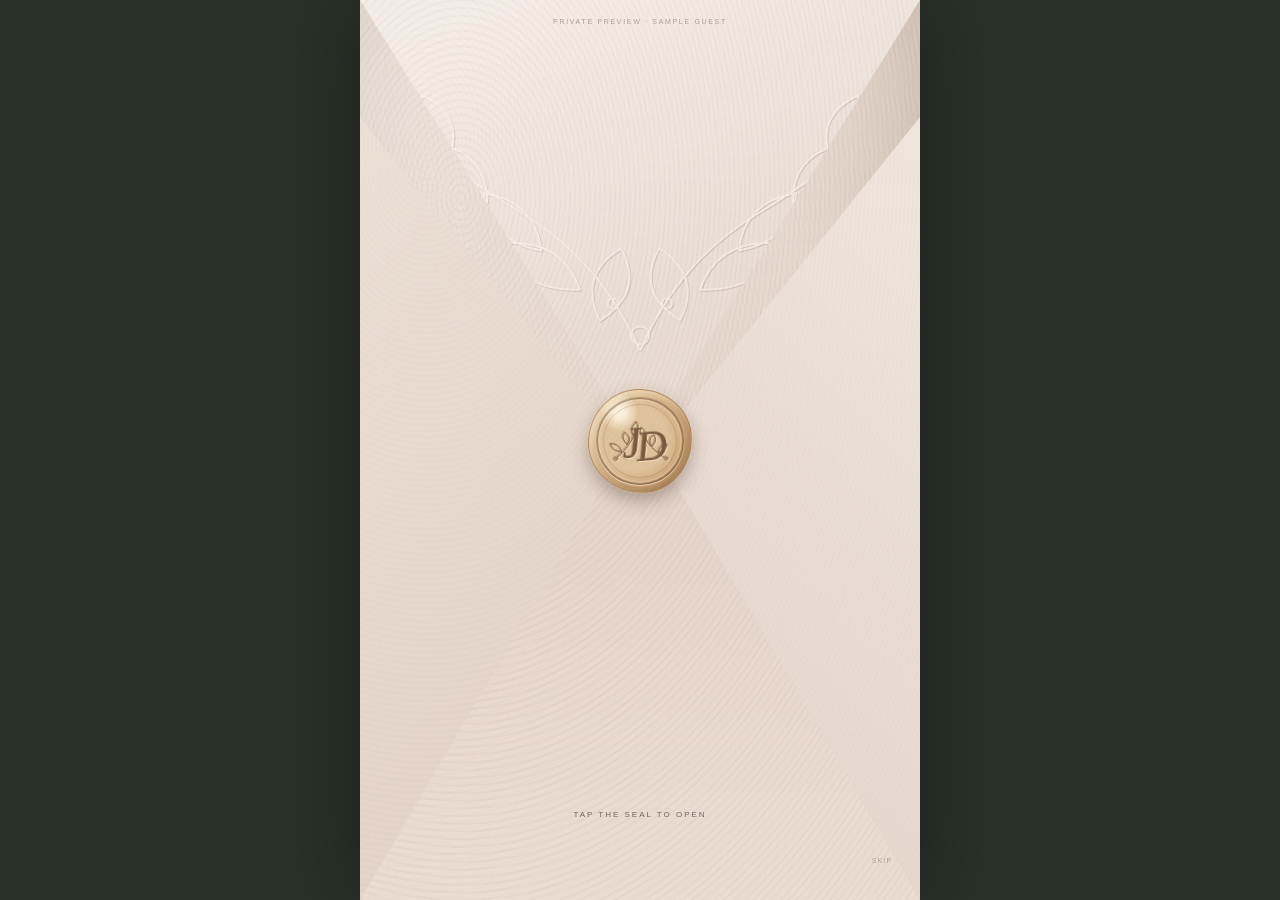
==== commit 55bd669d: "Publish refined envelope and formal attire design" ====
--- a/index.html
+++ b/index.html
@@ -15,14 +15,38 @@
     <p class="preview-note"><span class="lang lang-en">Private preview · sample guest</span><span class="lang lang-zh">私人预览 · 示例宾客</span></p>
     <button id="envelope-trigger" class="envelope-trigger" type="button" aria-label="Open Jingjing and Dan's invitation">
       <span class="envelope-scene" aria-hidden="true">
-        <span class="invitation-card-mini"><i>Jingjing</i><b>&amp;</b><i>Dan</i><small>PHUKET · 2027</small></span>
         <span class="envelope-back"></span>
+        <span class="invitation-card-mini">
+          <span class="mini-botanical">❦</span>
+          <small>WELCOME TO OUR WEDDING</small>
+          <i>Jingjing</i><b>&amp;</b><i>Dan</i>
+          <span class="mini-rule"></span>
+          <small>31 · 07 · 2027<br>THE SLATE · PHUKET</small>
+        </span>
         <span class="envelope-left"></span>
         <span class="envelope-right"></span>
         <span class="envelope-bottom"></span>
-        <span class="envelope-flap"></span>
-        <span class="wax-seal"><svg viewBox="0 0 44 44"><path d="M22 35c-1-11 1-19 7-27M22 27c-7-1-10-5-11-11 7 0 11 4 11 11Zm2-8c1-6 4-9 10-11 0 6-3 10-10 11Zm-3 15c-5 0-8-2-10-6 5-1 9 1 10 6Z"/></svg></span>
-        <span class="tap-ring"></span>
+        <span class="envelope-flap">
+          <svg class="envelope-emboss" viewBox="0 0 560 300" aria-hidden="true">
+            <g class="emboss-stem" fill="none">
+              <path d="M280 262c-28-63-64-104-121-139C112 94 72 67 43 23M280 262c28-63 64-104 121-139 47-29 87-56 116-100"/>
+              <path d="M220 201c-40 2-67-14-78-46 39-3 66 12 78 46Zm-39-39c-35-6-54-27-57-57 34 5 54 25 57 57Zm-54-48c-30-9-45-30-42-57 29 9 43 29 42 57Zm-36-49C63 52 53 31 62 7c26 12 37 31 29 58Zm249 136c40 2 67-14 78-46-39-3-66 12-78 46Zm39-39c35-6 54-27 57-57-34 5-54 25-57 57Zm54-48c30-9 45-30 42-57-29 9-43 29-42 57Zm36-49c28-13 38-34 29-58-26 12-37 31-29 58Z"/>
+              <path d="M240 232c-15-30-8-54 21-72 16 29 9 53-21 72Zm80 0c15-30 8-54-21-72-16 29-9 53 21 72Z"/>
+              <circle cx="280" cy="247" r="9"/><circle cx="253" cy="215" r="5"/><circle cx="307" cy="215" r="5"/>
+            </g>
+          </svg>
+        </span>
+        <span class="wax-seal">
+          <svg class="seal-mark" viewBox="0 0 100 100" aria-hidden="true">
+            <g class="seal-sprig" fill="none" stroke="currentColor" stroke-linecap="round" stroke-linejoin="round">
+              <path d="M20 68c12-8 21-19 28-34M26 62c-8-1-12-5-13-11 8 0 12 4 13 11Zm8-9c-5-5-6-10-2-15 6 5 7 10 2 15Zm8-11c-2-7 0-12 6-16 3 7 1 12-6 16Z"/>
+              <path d="M78 73c-10-8-17-17-22-28M72 67c7-1 11-5 12-10-7 0-11 4-12 10Zm-7-9c5-4 6-9 3-14-6 4-7 9-3 14Zm-7-10c2-6 0-11-5-14-3 6-1 11 5 14Z"/>
+              <circle cx="18" cy="70" r="2"/><circle cx="81" cy="75" r="2"/>
+            </g>
+            <text class="seal-letter seal-j" x="27" y="70">J</text>
+            <text class="seal-letter seal-d" x="45" y="76">D</text>
+          </svg>
+        </span>
       </span>
       <span class="open-instruction"><span class="lang lang-en">Tap the seal to open</span><span class="lang lang-zh">轻触封蜡，开启请柬</span></span>
     </button>
@@ -37,18 +61,49 @@
       <button type="button" data-set-lang="zh" aria-pressed="false">中文</button>
     </div>
 
-    <section class="cover stationery-section">
-      <svg class="hanging-foliage" viewBox="0 0 560 175" aria-hidden="true">
+    <section id="home" class="cover stationery-section open-envelope-cover">
+      <nav class="cover-nav" aria-label="Invitation sections">
+        <a href="#home"><span class="lang lang-en">Home</span><span class="lang lang-zh">首页</span></a>
+        <a href="#weekend"><span class="lang lang-en">Details</span><span class="lang lang-zh">详情</span></a>
+        <a href="#venue"><span class="lang lang-en">Travel</span><span class="lang lang-zh">行程</span></a>
+        <a href="#attire"><span class="lang lang-en">Attire</span><span class="lang lang-zh">着装</span></a>
+        <a href="#rsvp"><span class="lang lang-en">RSVP</span><span class="lang lang-zh">回执</span></a>
+      </nav>
+      <span class="cover-top-flap" aria-hidden="true"></span>
+      <svg class="babys-breath" viewBox="0 0 560 620" aria-hidden="true">
         <defs>
-          <filter id="leaf-wash" x="-20%" y="-20%" width="140%" height="140%"><feTurbulence baseFrequency=".018" numOctaves="3" seed="8" result="n"/><feDisplacementMap in="SourceGraphic" in2="n" scale="3"/><feGaussianBlur stdDeviation=".22"/></filter>
-          <linearGradient id="leaf-a" x1="0" x2="1" y1="0" y2="1"><stop stop-color="#526344"/><stop offset="1" stop-color="#9aa47d"/></linearGradient>
-          <linearGradient id="leaf-b" x1="1" x2="0"><stop stop-color="#687554"/><stop offset="1" stop-color="#bbc09b"/></linearGradient>
+          <filter id="flower-shadow" x="-30%" y="-30%" width="160%" height="160%"><feDropShadow dx="0" dy="2" stdDeviation="2" flood-color="#76685d" flood-opacity=".18"/></filter>
+          <symbol id="baby-flower" viewBox="-12 -12 24 24"><g fill="#fffdf9" stroke="#d7d0c8" stroke-width=".45"><circle cx="-4.8" cy="-2.8" r="4.2"/><circle cx=".2" cy="-5.2" r="4.4"/><circle cx="5" cy="-2.4" r="3.8"/><circle cx="-5.4" cy="3" r="3.8"/><circle cx="0" cy="2.1" r="4.6"/><circle cx="5.2" cy="3.5" r="3.6"/><circle cx="-1.5" cy="6.1" r="3.4"/></g><g fill="#c6a473"><circle cx="-1" cy="-.5" r=".8"/><circle cx="4" cy="2" r=".65"/><circle cx="-4" cy="2" r=".6"/></g></symbol>
         </defs>
-        <g filter="url(#leaf-wash)" opacity=".92">
-          <path d="M0 8c83 12 120 57 170 134M65 0c38 35 56 79 63 137M560 7c-81 12-120 58-171 136M501 0c-42 39-61 83-66 137" fill="none" stroke="#6a7658" stroke-width="2"/>
-          <g fill="url(#leaf-a)"><ellipse cx="40" cy="29" rx="24" ry="11" transform="rotate(28 40 29)"/><ellipse cx="84" cy="52" rx="27" ry="12" transform="rotate(42 84 52)"/><ellipse cx="112" cy="93" rx="25" ry="11" transform="rotate(58 112 93)"/><ellipse cx="74" cy="19" rx="21" ry="10" transform="rotate(74 74 19)"/><ellipse cx="133" cy="56" rx="23" ry="10" transform="rotate(72 133 56)"/></g>
-          <g fill="url(#leaf-b)"><ellipse cx="522" cy="31" rx="25" ry="11" transform="rotate(-29 522 31)"/><ellipse cx="479" cy="53" rx="27" ry="12" transform="rotate(-43 479 53)"/><ellipse cx="449" cy="95" rx="25" ry="11" transform="rotate(-58 449 95)"/><ellipse cx="490" cy="18" rx="21" ry="10" transform="rotate(-72 490 18)"/><ellipse cx="430" cy="58" rx="23" ry="10" transform="rotate(-71 430 58)"/></g>
-          <g fill="#d6c9ad" opacity=".8"><circle cx="155" cy="117" r="4"/><circle cx="143" cy="104" r="3"/><circle cx="405" cy="117" r="4"/><circle cx="417" cy="104" r="3"/></g>
+        <g fill="none" stroke="#897d70" stroke-width="1.15" stroke-linecap="round" opacity=".78">
+          <path d="M-8 500C22 424 57 342 112 275S190 153 208 68M15 472c37-38 67-55 113-68M49 409c18-39 45-70 83-93M92 324c29-31 56-49 96-58M122 257c8-35 24-68 55-99"/>
+          <path d="M568 500c-30-76-65-158-120-225S370 153 352 68M545 472c-37-38-67-55-113-68M511 409c-18-39-45-70-83-93M468 324c-29-31-56-49-96-58M438 257c-8-35-24-68-55-99"/>
+        </g>
+        <g filter="url(#flower-shadow)">
+          <use href="#baby-flower" x="22" y="436" width="30" height="30"/><use href="#baby-flower" x="52" y="386" width="38" height="38"/><use href="#baby-flower" x="79" y="346" width="30" height="30"/><use href="#baby-flower" x="107" y="298" width="40" height="40"/><use href="#baby-flower" x="139" y="241" width="32" height="32"/><use href="#baby-flower" x="165" y="184" width="39" height="39"/><use href="#baby-flower" x="184" y="111" width="33" height="33"/>
+          <use href="#baby-flower" x="91" y="389" width="27" height="27"/><use href="#baby-flower" x="124" y="365" width="35" height="35"/><use href="#baby-flower" x="154" y="287" width="25" height="25"/><use href="#baby-flower" x="183" y="251" width="31" height="31"/>
+          <use href="#baby-flower" x="508" y="436" width="30" height="30"/><use href="#baby-flower" x="470" y="386" width="38" height="38"/><use href="#baby-flower" x="451" y="346" width="30" height="30"/><use href="#baby-flower" x="413" y="298" width="40" height="40"/><use href="#baby-flower" x="389" y="241" width="32" height="32"/><use href="#baby-flower" x="356" y="184" width="39" height="39"/><use href="#baby-flower" x="343" y="111" width="33" height="33"/>
+          <use href="#baby-flower" x="442" y="389" width="27" height="27"/><use href="#baby-flower" x="401" y="365" width="35" height="35"/><use href="#baby-flower" x="381" y="287" width="25" height="25"/><use href="#baby-flower" x="346" y="251" width="31" height="31"/>
+        </g>
+      </svg>
+      <svg class="hanging-foliage" viewBox="0 0 560 190" aria-hidden="true">
+        <defs>
+          <filter id="leaf-wash" x="-20%" y="-20%" width="140%" height="140%"><feTurbulence baseFrequency=".018" numOctaves="3" seed="8" result="n"/><feDisplacementMap in="SourceGraphic" in2="n" scale="2.2"/><feGaussianBlur stdDeviation=".12"/></filter>
+          <linearGradient id="leaf-a" x1="0" x2="1" y1="0" y2="1"><stop stop-color="#40583c"/><stop offset=".58" stop-color="#718064"/><stop offset="1" stop-color="#a7b092"/></linearGradient>
+          <symbol id="botanical-leaf" viewBox="-14 -3 28 48"><path d="M0 42C-15 32-16 14 0 0c16 14 15 32 0 42Z"/><path d="M0 38V6" fill="none" stroke="#e7eadf" stroke-width=".7" opacity=".55"/></symbol>
+          <symbol id="flower-cluster" viewBox="-12 -8 24 52"><path d="M0 0v42" fill="none" stroke="#6f7f61" stroke-width="1"/><g fill="#9aa4b7"><circle cy="6" r="4"/><circle cx="-5" cy="12" r="3.6"/><circle cx="5" cy="13" r="3.8"/><circle cx="-3" cy="20" r="4"/><circle cx="4" cy="22" r="3.6"/><circle cy="30" r="3.5"/></g></symbol>
+        </defs>
+        <g filter="url(#leaf-wash)" opacity=".96">
+          <g fill="none" stroke="#5c6d50" stroke-width="1.6" stroke-linecap="round"><path d="M5 0c27 20 45 51 51 105"/><path d="M50 0c29 30 39 70 31 139"/><path d="M103 0c22 38 25 83 10 159"/><path d="M555 0c-27 20-45 51-51 105"/><path d="M510 0c-29 30-39 70-31 139"/><path d="M457 0c-22 38-25 83-10 159"/></g>
+          <g fill="url(#leaf-a)">
+            <use href="#botanical-leaf" x="13" y="12" width="28" height="48" transform="rotate(-43 27 36)"/><use href="#botanical-leaf" x="37" y="39" width="25" height="44" transform="rotate(52 49 61)"/><use href="#botanical-leaf" x="45" y="74" width="24" height="42" transform="rotate(-31 57 95)"/>
+            <use href="#botanical-leaf" x="55" y="8" width="29" height="50" transform="rotate(-29 69 33)"/><use href="#botanical-leaf" x="68" y="48" width="26" height="46" transform="rotate(31 81 71)"/><use href="#botanical-leaf" x="66" y="96" width="25" height="45" transform="rotate(-18 78 118)"/>
+            <use href="#botanical-leaf" x="91" y="18" width="30" height="52" transform="rotate(-25 106 44)"/><use href="#botanical-leaf" x="103" y="62" width="27" height="47" transform="rotate(28 116 85)"/><use href="#botanical-leaf" x="98" y="111" width="25" height="44" transform="rotate(-20 110 133)"/>
+            <use href="#botanical-leaf" x="519" y="12" width="28" height="48" transform="rotate(43 533 36)"/><use href="#botanical-leaf" x="498" y="39" width="25" height="44" transform="rotate(-52 510 61)"/><use href="#botanical-leaf" x="491" y="74" width="24" height="42" transform="rotate(31 503 95)"/>
+            <use href="#botanical-leaf" x="476" y="8" width="29" height="50" transform="rotate(29 490 33)"/><use href="#botanical-leaf" x="466" y="48" width="26" height="46" transform="rotate(-31 479 71)"/><use href="#botanical-leaf" x="469" y="96" width="25" height="45" transform="rotate(18 481 118)"/>
+            <use href="#botanical-leaf" x="439" y="18" width="30" height="52" transform="rotate(25 454 44)"/><use href="#botanical-leaf" x="430" y="62" width="27" height="47" transform="rotate(-28 443 85)"/><use href="#botanical-leaf" x="437" y="111" width="25" height="44" transform="rotate(20 449 133)"/>
+          </g>
+          <use href="#flower-cluster" x="126" y="-2" width="24" height="78"/><use href="#flower-cluster" x="409" y="-2" width="24" height="78"/>
         </g>
       </svg>
 
@@ -79,6 +134,18 @@
           <g fill="#e2bc78"><rect x="222" y="109" width="3" height="44"/><ellipse cx="223.5" cy="106" rx="6" ry="9"/><rect x="671" y="102" width="3" height="51"/><ellipse cx="672.5" cy="99" rx="6" ry="9"/></g>
         </g>
       </svg>
+      <div class="cover-pocket" aria-hidden="true">
+        <span class="cover-seal">
+          <svg class="seal-mark" viewBox="0 0 100 100">
+            <g class="seal-sprig" fill="none" stroke="currentColor" stroke-linecap="round" stroke-linejoin="round">
+              <path d="M20 68c12-8 21-19 28-34M26 62c-8-1-12-5-13-11 8 0 12 4 13 11Zm8-9c-5-5-6-10-2-15 6 5 7 10 2 15Zm8-11c-2-7 0-12 6-16 3 7 1 12-6 16Z"/>
+              <path d="M78 73c-10-8-17-17-22-28M72 67c7-1 11-5 12-10-7 0-11 4-12 10Zm-7-9c5-4 6-9 3-14-6 4-7 9-3 14Zm-7-10c2-6 0-11-5-14-3 6-1 11 5 14Z"/>
+              <circle cx="18" cy="70" r="2"/><circle cx="81" cy="75" r="2"/>
+            </g>
+            <text class="seal-letter seal-j" x="27" y="70">J</text><text class="seal-letter seal-d" x="45" y="76">D</text>
+          </svg>
+        </span>
+      </div>
       <div class="scroll-cue" aria-hidden="true"><span></span></div>
     </section>
 
@@ -89,7 +156,7 @@
       <div class="fine-rule"><i></i><span>J · D</span><i></i></div>
     </section>
 
-    <section class="weekend stationery-section">
+    <section id="weekend" class="weekend stationery-section">
       <header class="section-title reveal">
         <p class="kicker"><span class="lang lang-en">The wedding weekend</span><span class="lang lang-zh">婚礼周末</span></p>
         <h2><span class="lang lang-en">Two beautiful days<br>in Phuket</span><span class="lang lang-zh">相聚普吉<br>共度两日</span></h2>
@@ -128,22 +195,17 @@
       <svg class="countdown-sprig" viewBox="0 0 170 120" aria-hidden="true"><g fill="none" stroke="currentColor" stroke-width="1.5"><path d="M8 111C62 85 92 54 147 8"/><path d="M49 89c-22 1-33-9-36-28 21-1 34 8 36 28Zm25-20c-4-22 5-35 25-42 3 21-5 35-25 42Zm27-24c-4-19 5-31 23-37 2 19-6 31-23 37Zm-31 27c20-4 34 4 42 21-20 4-34-3-42-21Zm39-34c17-3 29 4 36 18-17 3-29-3-36-18Z"/></g></svg>
     </section>
 
-    <section class="venue stationery-section">
+    <section id="venue" class="venue stationery-section">
       <div class="venue-copy reveal">
         <p class="kicker"><span class="lang lang-en">Where we will celebrate</span><span class="lang lang-zh">婚礼场地</span></p>
         <h2><span class="lang lang-en">The Venue</span><span class="lang lang-zh">婚礼场地</span></h2>
         <p class="venue-name">The Slate</p>
         <p><span class="lang lang-en">Nai Yang Beach · Phuket · Thailand</span><span class="lang lang-zh">泰国 · 普吉岛 · 奈扬海滩</span></p>
       </div>
-      <div class="map-art reveal" role="img" aria-label="Stylized map showing The Slate near Nai Yang Beach">
-        <svg viewBox="0 0 520 330" aria-hidden="true">
-          <defs><filter id="map-wash"><feTurbulence baseFrequency=".02" numOctaves="2" seed="7" result="n"/><feDisplacementMap in="SourceGraphic" in2="n" scale="3"/></filter></defs>
-          <path class="sea" d="M0 0h194c-11 47 9 82-19 122-35 50-19 93 7 137 15 25 15 50 8 71H0Z"/>
-          <g filter="url(#map-wash)" fill="none" stroke="currentColor" stroke-linecap="round"><path class="coast" d="M194 0c-11 47 9 82-19 122-35 50-19 93 7 137 15 25 15 50 8 71"/><path d="M215 0c25 61 3 108 31 154 29 49 99 47 117 102 8 24 3 49 19 74M302 0c-13 71 31 109 19 165-9 42-58 74-40 165M455 0c-50 56-17 105-48 157-30 50-92 57-112 116"/><path class="route" d="M238 270c38-22 59-60 67-104 7-37 35-53 76-73"/></g>
-          <g class="map-pin" transform="translate(381 91)"><path d="M0-25c-16 0-29 12-29 28 0 20 29 49 29 49S29 23 29 3C29-13 16-25 0-25z"/><circle cy="2" r="8"/></g>
-          <text x="379" y="172" text-anchor="middle">THE SLATE</text><text x="72" y="302">NAI YANG BEACH</text><text x="344" y="291">PHUKET</text>
-        </svg>
-      </div>
+      <figure class="venue-photo reveal">
+        <img src="assets/the-slate-aerial.webp" alt="Aerial view of The Slate resort, its tropical gardens and the Andaman Sea" width="627" height="418" />
+        <figcaption><span class="lang lang-en">The Slate · Nai Yang Beach</span><span class="lang lang-zh">The Slate · 奈扬海滩</span></figcaption>
+      </figure>
       <p class="directions reveal"><span class="lang lang-en">A private world of tropical gardens, weathered metal and Andaman Sea air.</span><span class="lang lang-zh">热带花园、斑驳金属与安达曼海风交织成一方私密天地。</span></p>
     </section>
 
@@ -170,10 +232,43 @@
         <article class="timeline-item reveal"><time><span class="lang lang-en">Evening</span><span class="lang lang-zh">晚间</span></time><div><h3><span class="lang lang-en">Dinner & Dancing</span><span class="lang lang-zh">晚宴与舞会</span></h3><p>Jamon Pavilion</p></div></article>
         <article class="timeline-item reveal"><time>2:00 AM</time><div><h3><span class="lang lang-en">Last Dance</span><span class="lang lang-zh">最后一支舞</span></h3><p><span class="lang lang-en">Sunday · 1 August</span><span class="lang lang-zh">8月1日 · 星期日</span></p></div></article>
       </div>
-      <div class="wedding-attire reveal"><span class="lang lang-en">Blue & grey · Hats welcome, never required</span><span class="lang lang-zh">着装：蓝色与灰色 · 欢迎佩戴帽饰，非必须</span></div>
-    </section>
-
-    <section class="respond stationery-section reveal">
+      <div class="wedding-attire reveal"><span class="lang lang-en">Formal · Tan, blue or grey · Please avoid beige and white</span><span class="lang lang-zh">正式着装 · 棕褐色、蓝色或灰色 · 请避免米色与白色</span></div>
+    </section>
+
+    <section id="attire" class="dress-code stationery-section" aria-labelledby="dress-code-title">
+      <svg class="dress-botanicals" viewBox="0 0 560 235" aria-hidden="true">
+        <defs><filter id="dress-wash" x="-10%" y="-10%" width="120%" height="130%"><feTurbulence baseFrequency=".025" numOctaves="2" seed="15" result="n"/><feDisplacementMap in="SourceGraphic" in2="n" scale="2"/></filter></defs>
+        <g filter="url(#dress-wash)" fill="none" stroke-linecap="round">
+          <g stroke="#61705a" stroke-width="1.2"><path d="M20 0v130M67 0c2 50-8 91-4 175M116 0c-6 63 8 104 2 206M169 0c8 51-4 91 0 148M223 0c-7 56 8 95 3 176M280 0v118M337 0c7 56-8 95-3 176M391 0c-8 51 4 91 0 148M444 0c6 63-8 104-2 206M493 0c-2 50 8 91 4 175M540 0v130"/></g>
+          <g fill="#6e7e66" stroke="#52634d" stroke-width=".4"><path d="M20 30c-20 8-20 25 0 34 20-9 20-26 0-34Zm0 43c-19 8-19 24 0 32 19-8 19-24 0-32ZM67 38c-18 7-18 23 0 31 18-8 18-24 0-31Zm-1 46c-20 8-20 25 0 34 20-9 20-26 0-34Zm50-53c-20 8-20 25 0 34 20-9 20-26 0-34Zm1 47c-17 7-17 22 0 29 17-7 17-22 0-29Zm52-37c-19 8-19 24 0 32 19-8 19-24 0-32Zm54-8c-18 7-18 23 0 31 18-8 18-24 0-31Zm0 50c-20 8-20 25 0 34 20-9 20-26 0-34Zm114-50c18 7 18 23 0 31-18-8-18-24 0-31Zm0 50c20 8 20 25 0 34-20-9-20-26 0-34Zm54-42c19 8 19 24 0 32-19-8-19-24 0-32Zm53-10c20 8 20 25 0 34-20-9-20-26 0-34Zm-1 47c17 7 17 22 0 29-17-7-17-22 0-29Zm51-40c18 7 18 23 0 31-18-8-18-24 0-31Zm1 46c20 8 20 25 0 34-20-9-20-26 0-34Zm45-54c20 8 20 25 0 34-20-9-20-26 0-34Zm0 43c19 8 19 24 0 32-19-8-19-24 0-32Z"/></g>
+          <g fill="#8793ad" stroke="none"><circle cx="116" cy="115" r="6"/><circle cx="109" cy="124" r="5"/><circle cx="122" cy="127" r="5"/><circle cx="116" cy="138" r="5"/><circle cx="444" cy="115" r="6"/><circle cx="437" cy="124" r="5"/><circle cx="450" cy="127" r="5"/><circle cx="444" cy="138" r="5"/><circle cx="280" cy="80" r="6"/><circle cx="273" cy="89" r="5"/><circle cx="287" cy="90" r="5"/><circle cx="280" cy="101" r="5"/></g>
+          <g fill="#e6ded5" stroke="#8b9483" stroke-width=".5"><circle cx="67" cy="124" r="8"/><circle cx="59" cy="131" r="7"/><circle cx="75" cy="132" r="7"/><circle cx="67" cy="142" r="7"/><circle cx="493" cy="124" r="8"/><circle cx="485" cy="131" r="7"/><circle cx="501" cy="132" r="7"/><circle cx="493" cy="142" r="7"/></g>
+        </g>
+      </svg>
+      <div class="dress-copy reveal">
+        <p class="kicker"><span class="lang lang-en">Saturday celebration</span><span class="lang lang-zh">星期六婚礼庆典</span></p>
+        <h2 id="dress-code-title"><span class="lang lang-en">Dress Code</span><span class="lang lang-zh">着装要求</span></h2>
+        <i class="dress-rule" aria-hidden="true"></i>
+        <h3><span class="lang lang-en">Formal Attire</span><span class="lang lang-zh">正式着装</span></h3>
+        <p><span class="lang lang-en">We kindly ask our guests to dress in formal attire in shades of tan, blue or grey. Please avoid beige and white, as both photograph too close to bridal white.</span><span class="lang lang-zh">敬请宾客选择棕褐色、蓝色或灰色正式服装。请避免米色与白色，以免在照片中过于接近新娘白。</span></p>
+        <div class="dress-palette" role="img" aria-label="Attire colours: rich tan, midnight blue, slate blue, medium grey and charcoal"><i style="--swatch:#a66f46"></i><i style="--swatch:#17293c"></i><i style="--swatch:#566b82"></i><i style="--swatch:#8f969c"></i><i style="--swatch:#45494d"></i></div>
+      </div>
+      <figure class="attire-photo reveal">
+        <img src="assets/formal-attire-tan-blue-grey.webp" alt="Formal attire inspiration in rich tan, blue and grey" width="1114" height="704" />
+        <figcaption><span class="lang lang-en">Tan · Blue · Grey</span><span class="lang lang-zh">棕褐色 · 蓝色 · 灰色</span></figcaption>
+      </figure>
+      <svg class="formal-guests reveal" viewBox="0 0 520 275" role="img" aria-label="Original watercolor-style illustration of four guests in blue and grey formal attire">
+        <defs><filter id="figure-wash" x="-10%" y="-10%" width="120%" height="120%"><feTurbulence baseFrequency=".02" numOctaves="2" seed="22" result="n"/><feDisplacementMap in="SourceGraphic" in2="n" scale="1.5"/><feGaussianBlur stdDeviation=".15"/></filter></defs>
+        <g filter="url(#figure-wash)" stroke="#514d49" stroke-width="1.2" stroke-linejoin="round">
+          <g transform="translate(42 17)"><circle cx="50" cy="33" r="20" fill="#d8b59f"/><path d="M31 30c2-22 36-30 44-5-15-5-26-4-44 5Z" fill="#55483f"/><path d="M25 70 49 54l26 16 16 78-18 4-6-54-4 150H28l6-150-8 55-18-5Z" fill="#1c2d3e"/><path d="m49 55-9 34 10 13 11-13-12-34Z" fill="#eef0ed"/><path d="m49 60-4 13 5 12 5-12-6-13Z" fill="#2e3540"/><path d="M28 247h20m15 0h21" fill="none" stroke-width="5"/></g>
+          <g transform="translate(150 20)"><circle cx="48" cy="30" r="19" fill="#d2ad98"/><path d="M30 25c9-21 41-19 47 5-10-3-20-4-29-1-8 2-12 2-18-4Z" fill="#655046"/><path d="M40 51c-3 21-15 34-22 54l-15 139h91L77 105c-6-20-16-34-22-54Z" fill="#687f9a"/><path d="M39 52 48 79l8-27m-16 8-23 52m39-52 27 50" fill="none" stroke="#ecede9"/><path d="M3 244h92" fill="none" stroke="#4d5d70" stroke-width="3"/></g>
+          <g transform="translate(278 17)"><circle cx="50" cy="33" r="20" fill="#cda991"/><path d="M30 27c5-21 38-27 45-2-13-4-28-3-45 2Z" fill="#4d4039"/><path d="M25 70 49 54l26 16 16 78-18 4-6-54-4 150H28l6-150-8 55-18-5Z" fill="#3f464d"/><path d="m49 55-9 34 10 13 11-13-12-34Z" fill="#f2f0eb"/><path d="m49 60-4 13 5 12 5-12-6-13Z" fill="#192a3b"/><path d="M28 247h20m15 0h21" fill="none" stroke-width="5"/></g>
+          <g transform="translate(390 20)"><circle cx="48" cy="30" r="19" fill="#d7b49d"/><path d="M29 27c8-22 39-21 48 2-17-5-30-2-48-2Z" fill="#7a6558"/><path d="M39 51c-4 22-15 35-22 54L2 244h93L77 105c-6-20-16-34-22-54Z" fill="#aeb4b9"/><path d="M39 52 48 81l8-29m-16 8-24 52m40-52 28 50" fill="none" stroke="#f2f0eb"/><path d="M2 244h94" fill="none" stroke="#8f969c" stroke-width="3"/></g>
+        </g>
+      </svg>
+    </section>
+
+    <section id="rsvp" class="respond stationery-section reveal">
       <svg class="response-botanical" viewBox="0 0 280 90" aria-hidden="true"><g fill="none" stroke="currentColor" stroke-width="1.1"><path d="M5 78c64-5 81-38 135-45 54 7 71 40 135 45M65 64c-11-20-7-35 12-47 7 21 4 36-12 47Zm42-23c-4-20 4-33 23-38 1 20-7 33-23 38Zm108 23c11-20 7-35-12-47-7 21-4 36 12 47Zm-42-23c4-20-4-33-23-38-1 20 7 33 23 38Z"/></g></svg>
       <p class="kicker"><span class="lang lang-en">Kindly reply</span><span class="lang lang-zh">敬候回复</span></p>
       <h2><span class="lang lang-en">Will you join us<br>in Phuket?</span><span class="lang lang-zh">您愿意与我们<br>相聚普吉吗？</span></h2>
--- a/styles.css
+++ b/styles.css
@@ -80,92 +80,117 @@
   color: inherit;
   background: transparent;
 }
-.envelope-scene { position: absolute; inset: 0; display: block; perspective: 1500px; }
+.envelope-scene { position:absolute; inset:0; display:block; perspective:1800px; background:#eaded5; }
 .envelope-back,
 .envelope-left,
 .envelope-right,
 .envelope-bottom,
-.envelope-flap,
-.invitation-card-mini { position: absolute; inset: 0; }
+.envelope-flap { position:absolute; inset:0; }
 .envelope-back {
-  background:
-    radial-gradient(circle at 50% 48%, rgba(255,255,255,.28), transparent 34%),
-    linear-gradient(145deg, #f1e7df, #e8dad2);
-  box-shadow: inset 0 0 90px rgba(111,86,67,.12);
+  z-index:0;
+  background:
+    linear-gradient(90deg,rgba(255,255,255,.22),transparent 24% 76%,rgba(123,92,70,.08)),
+    repeating-linear-gradient(78deg,transparent 0 3px,rgba(112,86,66,.025) 4px 5px),
+    linear-gradient(145deg,#efe4db,#dfcdc1);
+  box-shadow:inset 0 0 100px rgba(93,68,50,.15);
 }
 .envelope-back::after,
 .envelope-flap::after,
 .envelope-bottom::after {
-  content: '';
-  position: absolute;
-  inset: 0;
-  opacity: .7;
-  background: repeating-radial-gradient(ellipse at 17% 23%, transparent 0 3px, rgba(101,79,62,.045) 4px 5px);
+  content:'';
+  position:absolute;
+  inset:0;
+  opacity:.75;
+  mix-blend-mode:multiply;
+  background:
+    repeating-radial-gradient(ellipse at 18% 22%,transparent 0 3px,rgba(101,79,62,.04) 4px 5px),
+    repeating-linear-gradient(101deg,transparent 0 7px,rgba(255,255,255,.08) 8px 9px);
 }
 .invitation-card-mini {
-  z-index: 1;
-  inset: 4% 4% 2%;
-  display: grid;
-  place-content: center;
-  gap: 2px;
-  color: var(--ink-soft);
-  background: var(--paper);
-  border: 1px solid rgba(112,92,75,.12);
-  text-align: center;
-  opacity: .25;
-  transform: translateY(18%);
-  transition: transform 1.15s cubic-bezier(.22,.74,.19,1), opacity .75s ease;
-}
-.invitation-card-mini i { font: 400 34px/.9 var(--display); }
-.invitation-card-mini b { color: var(--leaf); font: italic 20px var(--display); }
-.invitation-card-mini small { margin-top: 16px; font: 500 7px var(--sans); letter-spacing: .3em; }
+  position:absolute;
+  z-index:2;
+  top:8%;
+  left:8%;
+  width:84%;
+  height:72%;
+  display:flex;
+  flex-direction:column;
+  align-items:center;
+  justify-content:center;
+  padding-bottom:12%;
+  gap:4px;
+  overflow:hidden;
+  color:#70665f;
+  background:
+    radial-gradient(circle at 50% 18%,rgba(255,255,255,.7),transparent 34%),
+    repeating-linear-gradient(91deg,transparent 0 5px,rgba(111,83,64,.025) 6px),
+    #f6ece7;
+  border:1px solid rgba(112,92,75,.18);
+  box-shadow:0 20px 45px rgba(72,50,37,.22),inset 0 0 35px rgba(123,91,71,.05);
+  text-align:center;
+  opacity:.15;
+  transform:translateY(62%) scale(.96);
+  transition:transform 1.15s cubic-bezier(.18,.72,.18,1),opacity .55s ease;
+}
+.invitation-card-mini::before,.invitation-card-mini::after { content:''; position:absolute; width:140px; height:140px; border:1px solid rgba(99,113,89,.22); border-radius:100% 0; }
+.invitation-card-mini::before { top:-82px; left:-78px; transform:rotate(32deg); }
+.invitation-card-mini::after { right:-78px; bottom:-82px; transform:rotate(212deg); }
+.invitation-card-mini i { font:400 clamp(32px,10vw,50px)/.86 var(--display); letter-spacing:.05em; }
+.invitation-card-mini b { color:var(--leaf); font:italic 21px var(--display); }
+.invitation-card-mini small { margin:4px 0 10px; font:600 7px/1.8 var(--sans); letter-spacing:.25em; }
+.mini-botanical { margin-bottom:11px; color:var(--leaf); font-size:25px; }
+.mini-rule { width:42px; height:1px; margin:8px 0; background:var(--gold); opacity:.6; }
 .envelope-left,
 .envelope-right,
-.envelope-bottom { z-index: 3; transition: opacity .75s ease .36s, transform .85s ease .25s; }
-.envelope-left { background: linear-gradient(135deg,#eee3dc,#e4d4cc); clip-path: polygon(0 13%, 53% 54%, 0 100%); }
-.envelope-right { background: linear-gradient(225deg,#f4eae3,#e3d3ca); clip-path: polygon(100% 13%, 47% 54%, 100% 100%); }
-.envelope-bottom { background: linear-gradient(0deg,#efe2da,#e6d5cd); clip-path: polygon(0 100%, 50% 47%, 100% 100%); }
+.envelope-bottom { z-index:4; filter:drop-shadow(0 -2px 2px rgba(82,59,44,.04)); }
+.envelope-left { background:linear-gradient(135deg,#eee2d8,#decbbf); clip-path:polygon(0 13%,53% 54%,0 100%); }
+.envelope-right { background:linear-gradient(225deg,#f2e7df,#dfcec3); clip-path:polygon(100% 13%,47% 54%,100% 100%); }
+.envelope-bottom { background:linear-gradient(0deg,#ecddd3,#decbc0); clip-path:polygon(0 100%,50% 47%,100% 100%); }
 .envelope-flap {
-  z-index: 5;
-  transform-origin: 50% 0;
-  transform-style: preserve-3d;
-  backface-visibility: hidden;
-  background: linear-gradient(158deg,#f5ece6,#e7d7cf);
-  clip-path: polygon(0 0,100% 0,50% 49%);
-  filter: drop-shadow(0 7px 7px rgba(97,75,58,.09));
-  transition: transform .95s cubic-bezier(.38,0,.18,1), opacity .45s ease .45s;
-}
+  z-index:6;
+  transform-origin:50% 0;
+  transform-style:preserve-3d;
+  background:
+    linear-gradient(158deg,rgba(255,255,255,.27),transparent 38%),
+    linear-gradient(158deg,#f2e8e0,#dfcdc2);
+  clip-path:polygon(0 0,100% 0,50% 50%);
+  filter:drop-shadow(0 9px 8px rgba(82,59,44,.13));
+  transition:transform 1.05s cubic-bezier(.42,0,.2,1) .28s,filter .7s ease;
+}
+.envelope-emboss { position:absolute; top:0; left:0; width:100%; height:53%; overflow:visible; opacity:.45; }
+.emboss-stem { stroke:#fff9f3; stroke-width:2; filter:drop-shadow(1px 1px 0 rgba(121,92,72,.42)); }
 .wax-seal {
-  position: absolute;
-  z-index: 8;
-  width: clamp(64px,18vw,82px);
-  aspect-ratio: 1;
-  left: 50%;
-  top: 48%;
-  transform: translate(-50%,-50%);
-  display: grid;
-  place-items: center;
-  border-radius: 48% 52% 44% 56% / 52% 45% 55% 48%;
-  color: #6d6d5c;
-  background: radial-gradient(circle at 35% 27%,#fffaf4 0 8%,#e9e0d7 32%,#d8cdc1 68%,#cbbdaf 100%);
-  box-shadow: 0 5px 13px rgba(73,55,43,.28), inset 0 0 0 3px rgba(255,255,255,.3), inset 0 0 0 6px rgba(108,93,77,.08);
-  transition: transform .38s ease, opacity .45s ease .2s;
-}
-.wax-seal::before { content:''; position:absolute; inset:14%; border:1px solid rgba(101,88,74,.25); border-radius:50%; }
-.wax-seal svg { width: 47%; fill: none; stroke: currentColor; stroke-width: 1.25; stroke-linecap: round; stroke-linejoin: round; }
-.tap-ring {
   position:absolute;
-  z-index:7;
-  width:clamp(92px,25vw,116px);
+  z-index:9;
+  width:clamp(84px,23vw,104px);
   aspect-ratio:1;
   left:50%;
-  top:48%;
+  top:49%;
   transform:translate(-50%,-50%);
-  border:1.5px solid rgba(255,255,255,.92);
-  border-radius:50%;
-  animation:tap-pulse 2.3s ease-out infinite;
-}
-@keyframes tap-pulse { 0%{transform:translate(-50%,-50%) scale(.65);opacity:0} 18%{opacity:.95} 78%,100%{transform:translate(-50%,-50%) scale(1.35);opacity:0} }
+  display:grid;
+  place-items:center;
+  border-radius:49% 51% 47% 53% / 52% 47% 53% 48%;
+  color:#795a40;
+  background:
+    radial-gradient(circle at 30% 22%,rgba(255,248,229,.85) 0 5%,transparent 18%),
+    radial-gradient(circle at 44% 46%,#dfc39d 0 42%,#cfa878 64%,#b98b5e 82%,#d9b78d 100%);
+  border:1px solid rgba(112,75,45,.28);
+  box-shadow:
+    0 8px 17px rgba(70,49,35,.34),
+    inset 3px 4px 6px rgba(255,246,223,.62),
+    inset -4px -5px 8px rgba(104,68,42,.31),
+    0 0 0 1px rgba(255,238,208,.3);
+  transition:transform .42s cubic-bezier(.2,.8,.2,1),opacity .35s ease,box-shadow .3s ease;
+  animation:seal-breathe 2.1s ease-in-out infinite;
+}
+.wax-seal::before,.wax-seal::after { content:''; position:absolute; border-radius:50%; pointer-events:none; }
+.wax-seal::before { inset:7%; border:2px ridge rgba(111,73,43,.32); box-shadow:inset 0 0 0 2px rgba(255,239,211,.25),0 1px 1px rgba(255,244,220,.7); }
+.wax-seal::after { inset:14%; border:1px solid rgba(112,75,46,.2); }
+.seal-mark { position:relative; z-index:2; width:78%; height:78%; overflow:visible; color:inherit; filter:drop-shadow(1px 1px 0 rgba(255,232,197,.74)) drop-shadow(-1px -1px 0 rgba(103,66,39,.36)); transform:rotate(-5deg); }
+.seal-letter { fill:currentColor; font-family:var(--display); font-style:italic; font-size:57px; }
+.seal-d { font-size:54px; }
+.seal-sprig { stroke-width:1.25; }
+@keyframes seal-breathe { 0%,100%{box-shadow:0 8px 17px rgba(70,49,35,.32),inset 2px 3px 5px rgba(255,255,255,.7),inset -3px -4px 7px rgba(107,82,63,.22),0 0 0 1px rgba(255,255,255,.28),0 0 0 0 rgba(255,255,255,0)} 50%{box-shadow:0 8px 17px rgba(70,49,35,.32),inset 2px 3px 5px rgba(255,255,255,.7),inset -3px -4px 7px rgba(107,82,63,.22),0 0 0 1px rgba(255,255,255,.28),0 0 0 12px rgba(255,255,255,.28)} }
 .open-instruction {
   position:absolute;
   z-index:12;
@@ -194,15 +219,11 @@
   text-transform:uppercase;
   opacity:.5;
 }
-.opening.is-opening .tap-ring,
 .opening.is-opening .open-instruction,
 .opening.is-opening .skip-opening { opacity:0; pointer-events:none; }
-.opening.is-opening .wax-seal { transform:translate(-50%,-50%) scale(.8); opacity:0; }
-.opening.is-opening .envelope-flap { transform:rotateX(176deg); opacity:0; }
-.opening.is-opening .envelope-left { transform:translateX(-9%); opacity:0; }
-.opening.is-opening .envelope-right { transform:translateX(9%); opacity:0; }
-.opening.is-opening .envelope-bottom { transform:translateY(10%); opacity:0; }
-.opening.is-opening .invitation-card-mini { transform:none; opacity:1; transition-delay:.35s; }
+.opening.is-opening .wax-seal { transform:translate(-50%,-50%) scale(.64) rotate(9deg); opacity:0; animation:none; }
+.opening.is-opening .envelope-flap { transform:rotateX(178deg); filter:drop-shadow(0 -10px 12px rgba(82,59,44,.08)); }
+.opening.is-opening .invitation-card-mini { transform:translateY(-16%) scale(1); opacity:1; transition-delay:.72s; }
 .opening.is-leaving { opacity:0; visibility:hidden; }
 .js .invitation[aria-hidden="true"] { display:none; }
 
@@ -232,21 +253,32 @@
 .reveal { opacity:0; transform:translateY(18px); transition:opacity .9s ease,transform 1s cubic-bezier(.2,.7,.2,1); }
 .reveal.is-visible { opacity:1; transform:none; }
 
-/* Reference-style cover */
-.cover { min-height:max(100svh,820px); padding:178px 10% 290px; display:grid; place-items:start center; text-align:center; background:linear-gradient(#f8efeb,#f3e8e4); }
-.hanging-foliage { position:absolute; top:-9px; left:0; width:100%; height:auto; }
-.cover-inner { position:relative; z-index:2; width:100%; }
-.chandelier { width:58px; margin:0 auto 38px; color:var(--gold); filter:drop-shadow(0 2px 2px rgba(139,102,62,.12)); }
-.invitation-line { margin:0 0 37px; font-size:10px; letter-spacing:.2em; text-transform:uppercase; }
-.cover h1 { margin:0; color:#81776f; font:400 clamp(38px,11vw,58px)/.86 var(--display); letter-spacing:.07em; text-transform:uppercase; }
-.cover h1 span,.cover h1 em { display:block; }
-.cover h1 em { margin:11px 0 8px; color:var(--leaf); font-size:.47em; font-weight:400; letter-spacing:0; text-transform:none; }
-.cover-date { margin:34px 0 6px; font:500 9px var(--sans); letter-spacing:.22em; }
-.cover-place { margin:0; color:var(--ink-soft); font-size:11px; font-style:italic; }
-.banquet-art { position:absolute; z-index:1; left:-8%; bottom:6px; width:116%; height:auto; }
-.scroll-cue { position:absolute; z-index:3; bottom:24px; left:50%; width:1px; height:35px; overflow:hidden; background:rgba(78,70,63,.13); }
-.scroll-cue span { display:block; width:1px; height:14px; background:var(--ink); animation:scroll-line 2s ease-in-out infinite; }
-@keyframes scroll-line { from{transform:translateY(-18px)} to{transform:translateY(38px)} }
+/* Open-envelope landing reference */
+.cover { min-height:max(100svh,900px); padding:270px 10% 330px; display:grid; place-items:start center; overflow:hidden; text-align:center; background:linear-gradient(145deg,#efe8df,#faf7f1 48%,#eee5db); }
+.cover-nav { position:absolute; z-index:10; top:22px; left:50%; width:min(88%,440px); transform:translateX(-50%); display:flex; align-items:center; justify-content:space-between; gap:12px; }
+.cover-nav a { min-height:34px; display:flex; align-items:center; color:#6b625b; text-decoration:none; font:500 7px/1 var(--sans); letter-spacing:.18em; text-transform:uppercase; }
+.cover-top-flap { position:absolute; z-index:4; top:0; left:0; width:100%; height:245px; background:linear-gradient(168deg,#f7f2eb,#e8ded4); clip-path:polygon(0 0,100% 0,50% 100%); filter:drop-shadow(0 11px 13px rgba(83,63,49,.11)); }
+.cover-top-flap::after { content:''; position:absolute; inset:0; opacity:.55; background:repeating-linear-gradient(101deg,transparent 0 8px,rgba(115,88,69,.035) 9px); }
+.hanging-foliage,.banquet-art,.chandelier { display:none; }
+.babys-breath { position:absolute; z-index:2; top:125px; left:0; width:100%; height:auto; pointer-events:none; }
+.cover-inner { position:relative; z-index:3; width:100%; }
+.cover-inner .kicker { margin-bottom:10px; font-size:7px; letter-spacing:.24em; }
+.invitation-line { margin:0 0 31px; font-size:9px; letter-spacing:.2em; text-transform:uppercase; }
+.cover h1 { margin:0; color:#69625c; font:italic 400 clamp(50px,14vw,72px)/.88 var(--display); letter-spacing:-.025em; text-transform:none; }
+.cover h1 span:first-child,.cover h1 em { display:inline; }
+.cover h1 span:last-child { display:block; }
+.cover h1 em { margin-left:7px; color:#8e7358; font-size:.62em; font-weight:400; }
+.cover-date { margin:31px 0 5px; font:500 8px var(--sans); letter-spacing:.24em; }
+.cover-place { margin:0; color:#756d66; font-size:11px; font-style:italic; }
+.cover-pocket { position:absolute; z-index:5; left:0; bottom:0; width:100%; height:35%; overflow:visible; filter:drop-shadow(0 -10px 16px rgba(80,58,43,.08)); }
+.cover-pocket::before,.cover-pocket::after { content:''; position:absolute; inset:0; background:linear-gradient(145deg,#e9dfd4,#f6f0e9 72%); }
+.cover-pocket::before { clip-path:polygon(0 0,54% 57%,100% 100%,0 100%); }
+.cover-pocket::after { background:linear-gradient(215deg,#eee6dc,#f9f5ef 75%); clip-path:polygon(100% 0,46% 57%,0 100%,100% 100%); }
+.cover-seal { position:absolute; z-index:7; top:49%; left:50%; width:104px; aspect-ratio:1; transform:translate(-50%,-50%); display:grid; place-items:center; color:#795a40; border:1px solid rgba(112,75,45,.28); border-radius:48% 52% 47% 53% / 51% 47% 53% 49%; background:radial-gradient(circle at 31% 23%,rgba(255,247,225,.86) 0 5%,transparent 18%),radial-gradient(circle at 44% 46%,#dfc39d 0 42%,#cfa878 64%,#b98b5e 82%,#d9b78d 100%); box-shadow:0 9px 20px rgba(70,49,35,.3),inset 3px 4px 6px rgba(255,246,223,.62),inset -4px -5px 8px rgba(104,68,42,.31); }
+.cover-seal::before,.cover-seal::after { content:''; position:absolute; border-radius:50%; }
+.cover-seal::before { inset:7%; border:2px ridge rgba(111,73,43,.32); box-shadow:inset 0 0 0 2px rgba(255,239,211,.25); }
+.cover-seal::after { inset:14%; border:1px solid rgba(112,75,46,.2); }
+.scroll-cue { display:none; }
 
 .private-card { padding-top:116px; padding-bottom:116px; text-align:center; border-top:1px solid var(--line); border-bottom:1px solid var(--line); }
 .private-card h2 { margin:0 0 17px; color:#766c64; font:400 clamp(36px,9vw,50px)/1 var(--display); letter-spacing:.04em; }
@@ -284,14 +316,9 @@
 .venue h2 { color:#80756d; font-size:48px; text-transform:uppercase; letter-spacing:.04em; }
 .venue-name { margin:22px 0 5px; color:var(--leaf); font:400 30px var(--display); }
 .venue-copy>p:last-child:not(.venue-name) { margin:0; font-size:11px; font-style:italic; }
-.map-art { margin-top:55px; padding:8px; color:#8f877c; background:#e7e2d4; border:1px solid var(--line); box-shadow:0 14px 32px rgba(80,61,48,.11); }
-.map-art svg { display:block; width:100%; background:#eee9dd; }
-.map-art .sea { fill:#b8cbd0; opacity:.75; }
-.map-art .coast { stroke:#768c7a; stroke-width:3; }
-.map-art .route { stroke:#b66f62; stroke-width:3; stroke-dasharray:5 8; }
-.map-art .map-pin { fill:#9e665d; stroke:#9e665d; }
-.map-art .map-pin circle { fill:var(--paper-light); }
-.map-art text { fill:#5e5a51; stroke:none; font:600 10px var(--sans); letter-spacing:.1em; }
+.venue-photo { margin:55px 0 0; padding:8px 8px 18px; background:#e9ded8; border:1px solid var(--line); box-shadow:0 16px 34px rgba(80,61,48,.15); }
+.venue-photo img { display:block; width:100%; height:auto; aspect-ratio:3/2; object-fit:cover; object-position:center; filter:saturate(.9) contrast(.98); }
+.venue-photo figcaption { margin-top:13px; color:var(--ink-soft); font:italic 11px var(--serif); letter-spacing:.04em; }
 .directions { max-width:360px; margin:30px auto 0; color:var(--ink-soft); font-size:12px; font-style:italic; }
 
 .welcome-dinner { min-height:590px; padding-top:118px; padding-bottom:120px; display:grid; align-items:center; text-align:center; background:linear-gradient(150deg,#e8d9d3,#f3e8e4 60%,#e5d5ce); }
@@ -321,6 +348,21 @@
 .timeline-item h3 { margin:0 0 9px; color:var(--ivory); font:400 29px/1 var(--display); letter-spacing:.03em; text-transform:uppercase; }
 .timeline-item p { margin:0; color:#c7cbbd; font-size:11px; font-style:italic; }
 .wedding-attire { position:relative; margin:10px auto 0; padding:23px 10px; border-top:1px solid rgba(247,240,233,.24); border-bottom:1px solid rgba(247,240,233,.24); text-align:center; font:500 7px var(--sans); letter-spacing:.16em; text-transform:uppercase; }
+
+.dress-code { min-height:900px; padding:72px 7% 0; overflow:hidden; text-align:center; background:#e8e8e4; }
+.dress-code::before { content:''; position:absolute; z-index:0; inset:22px; border:1px solid rgba(78,76,72,.62); box-shadow:inset 0 0 0 8px #e8e8e4,inset 0 0 0 9px rgba(78,76,72,.2); pointer-events:none; }
+.dress-botanicals,.formal-guests { display:none; }
+.dress-copy { position:relative; z-index:2; padding:55px 7% 22px; }
+.dress-copy .kicker { color:#6a6965; }
+.dress-copy h2 { margin:0; color:#4e4d49; font:400 clamp(47px,12vw,66px)/1 var(--display); letter-spacing:.03em; text-transform:uppercase; }
+.dress-rule { display:block; width:120px; height:1px; margin:25px auto 22px; background:#6d6b66; opacity:.62; }
+.dress-copy h3 { margin:0; color:#5c5a55; font:italic 400 clamp(34px,9vw,48px)/1 var(--display); }
+.dress-copy>p:not(.kicker) { max-width:430px; margin:30px auto 0; color:#5e5c57; font-size:13px; font-style:italic; }
+.dress-palette { margin:27px auto 0; display:flex; justify-content:center; gap:8px; }
+.dress-palette i { width:30px; height:30px; display:block; background:var(--swatch); border:4px solid rgba(255,255,255,.75); border-radius:50%; box-shadow:0 2px 8px rgba(67,58,52,.16); }
+.attire-photo { position:relative; z-index:2; margin:34px 22px 22px; padding:8px 8px 17px; color:#55534f; background:#f2f2ee; border:1px solid rgba(78,76,72,.28); box-shadow:0 13px 30px rgba(63,59,53,.15); }
+.attire-photo img { display:block; width:100%; height:auto; aspect-ratio:1.58; object-fit:cover; object-position:center; }
+.attire-photo figcaption { margin-top:12px; font:italic 12px var(--serif); letter-spacing:.08em; }
 
 .respond { padding-top:125px; padding-bottom:108px; text-align:center; }
 .response-botanical { width:min(260px,74%); margin-bottom:40px; color:var(--leaf); }
@@ -377,6 +419,10 @@
 .big-choices input:focus-visible+span,.contact-choices input:focus-visible+span { outline:3px solid rgba(117,129,104,.35); outline-offset:2px; }
 .plus-one-block { margin-top:44px; padding:26px; border:1px solid var(--line); box-shadow:inset 0 0 0 6px var(--paper),inset 0 0 0 7px rgba(103,91,81,.1); }
 .plus-badge { display:inline-block; margin:0 0 4px; padding:6px 8px; color:var(--ivory); background:var(--leaf); font:600 7px var(--sans); letter-spacing:.14em; text-transform:uppercase; }
+.dietary-person { margin-top:26px; padding:25px 24px 28px; border:1px solid var(--line); background:rgba(255,255,255,.14); box-shadow:inset 0 0 0 6px var(--paper),inset 0 0 0 7px rgba(103,91,81,.08); }
+.dietary-person+.dietary-person { margin-top:18px; }
+.dietary-person-name { margin:0 0 8px; color:var(--moss); font:400 28px/1 var(--display); }
+.dietary-person .signup-label { margin-top:18px; }
 .signup-label { display:grid; gap:8px; margin-top:27px; font:600 9px var(--sans); letter-spacing:.12em; text-transform:uppercase; }
 .signup-label small { color:var(--ink-soft); font:italic 11px var(--serif); letter-spacing:0; text-transform:none; }
 .signup-label input,.signup-label textarea { width:100%; padding:14px 4px; color:inherit; background:transparent; border:0; border-bottom:1px solid var(--moss); border-radius:0; outline:0; font:17px var(--serif); letter-spacing:0; text-transform:none; }
@@ -410,8 +456,15 @@
   .paper-grain { width:100%; }
   .invitation-tools { right:11px; }
   .stationery-section { padding-left:8%; padding-right:8%; }
-  .cover { min-height:max(100svh,760px); padding-top:152px; padding-bottom:260px; }
-  .banquet-art { left:-15%; width:130%; }
+  .cover { min-height:max(100svh,860px); padding-top:245px; padding-bottom:300px; }
+  .cover-nav { top:12px; left:5%; width:57%; transform:none; gap:9px; justify-content:space-between; }
+  .cover-nav a { font-size:6px; letter-spacing:.11em; }
+  .cover-nav a:nth-child(3),.cover-nav a:nth-child(4) { display:none; }
+  .cover-top-flap { height:210px; }
+  .babys-breath { top:116px; width:110%; left:-5%; }
+  .cover-pocket { height:34%; }
+  .cover-seal { width:92px; }
+  .attire-photo { margin-left:10px; margin-right:10px; }
   .countdown-grid strong { font-size:clamp(25px,8vw,34px); }
   .countdown-grid span { letter-spacing:.08em; }
   .green-section { padding-left:8%; padding-right:8%; }
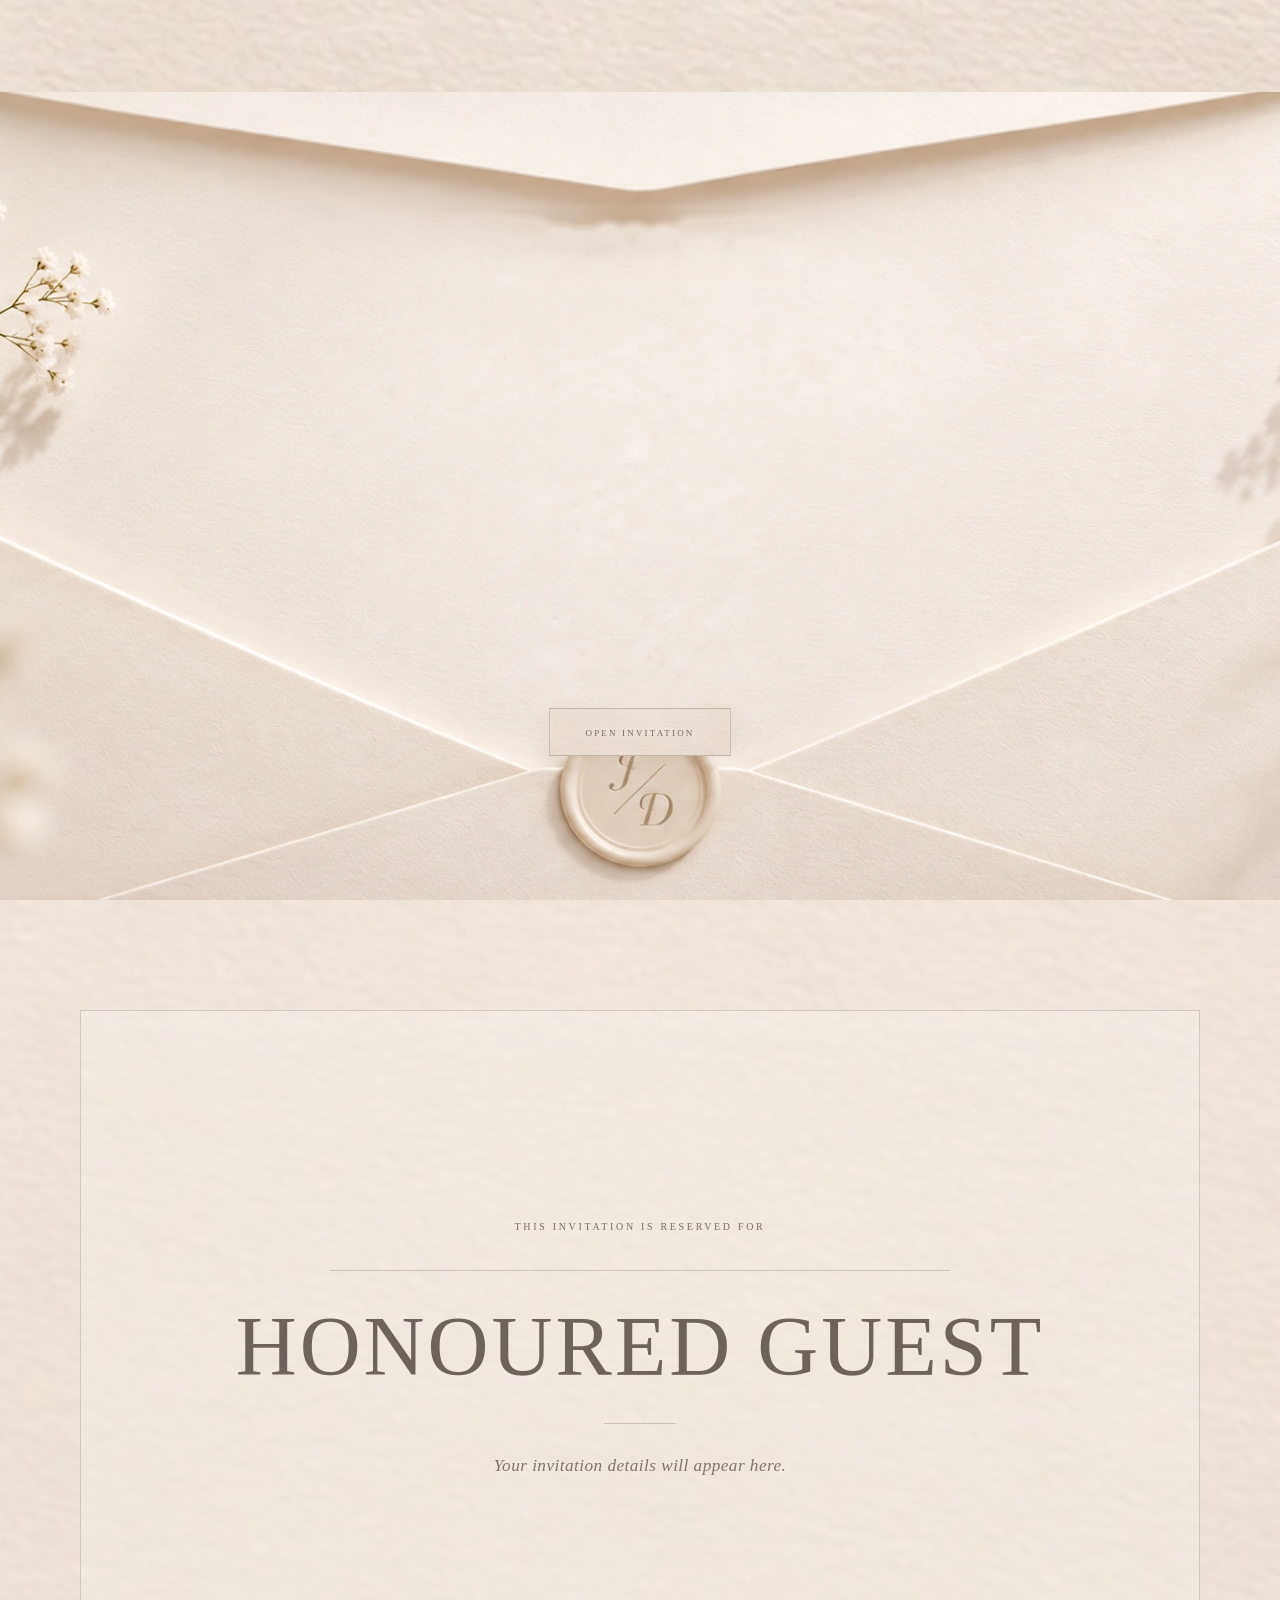
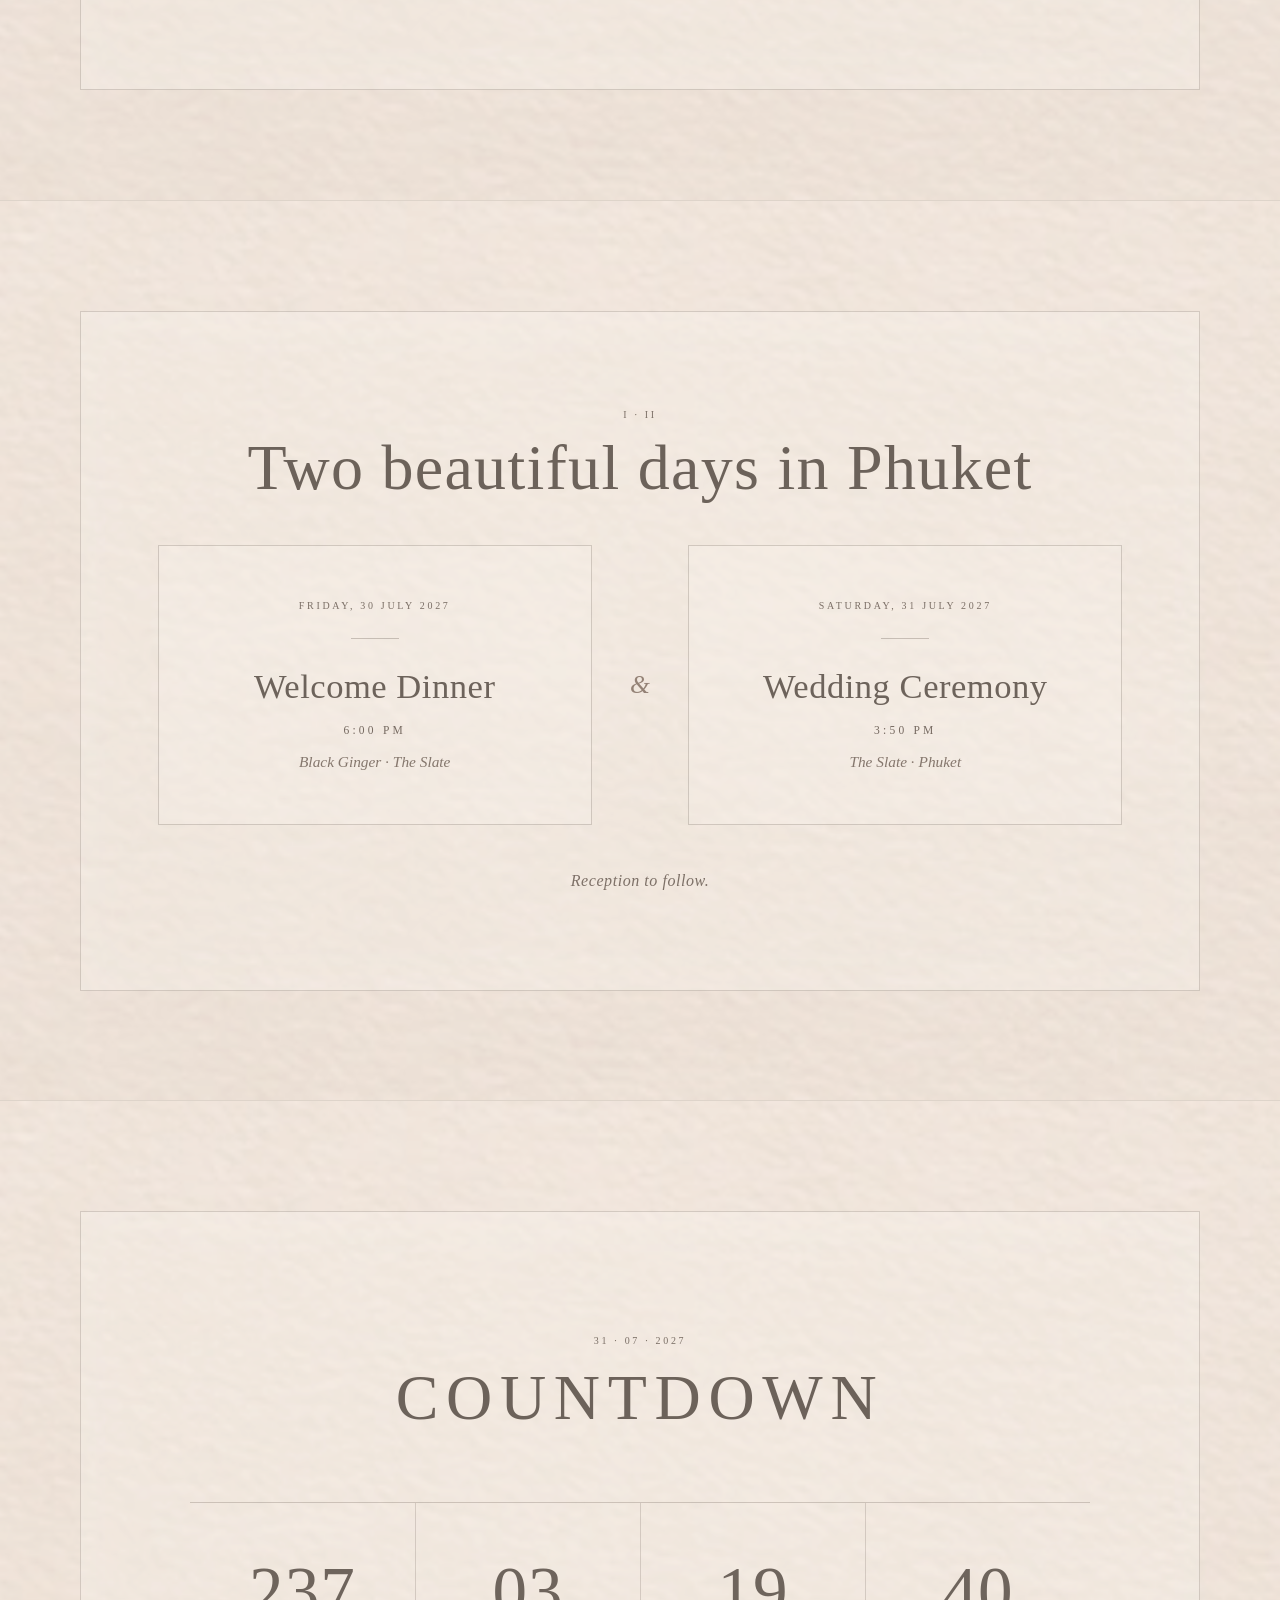
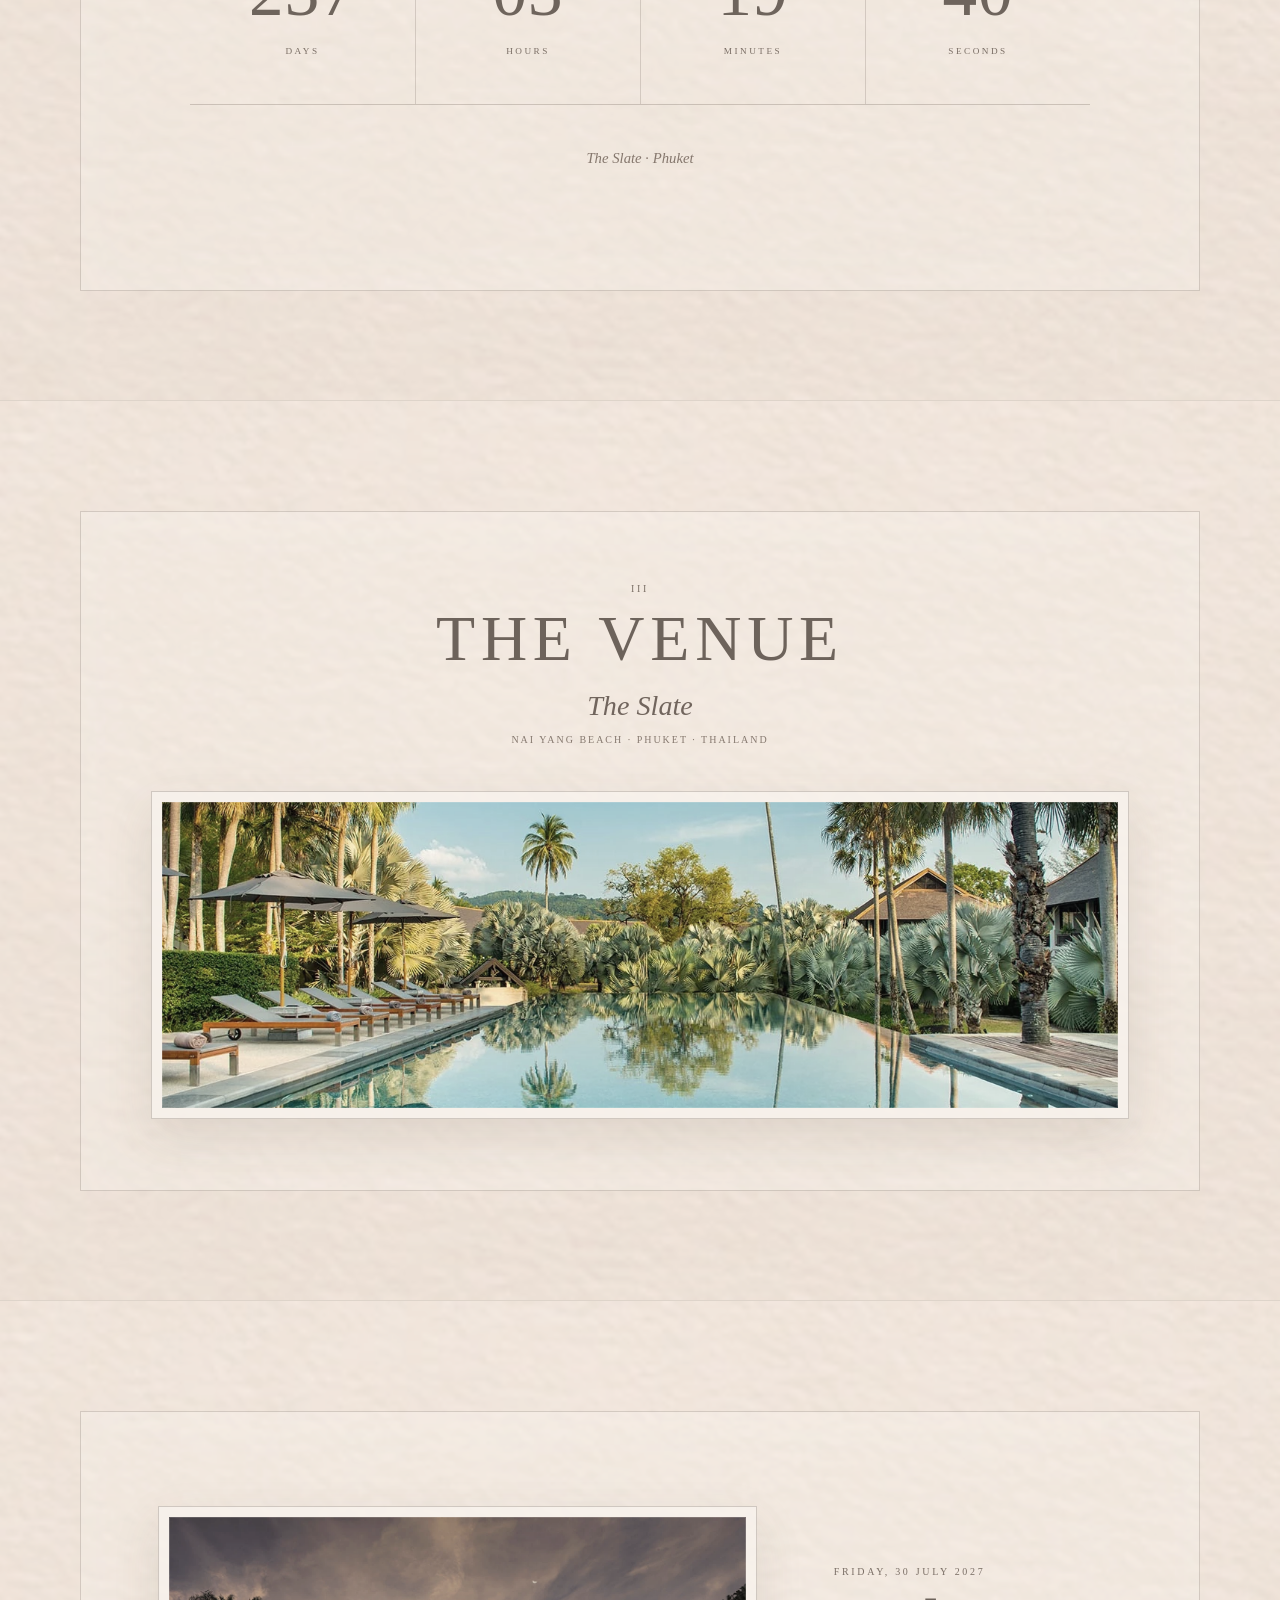
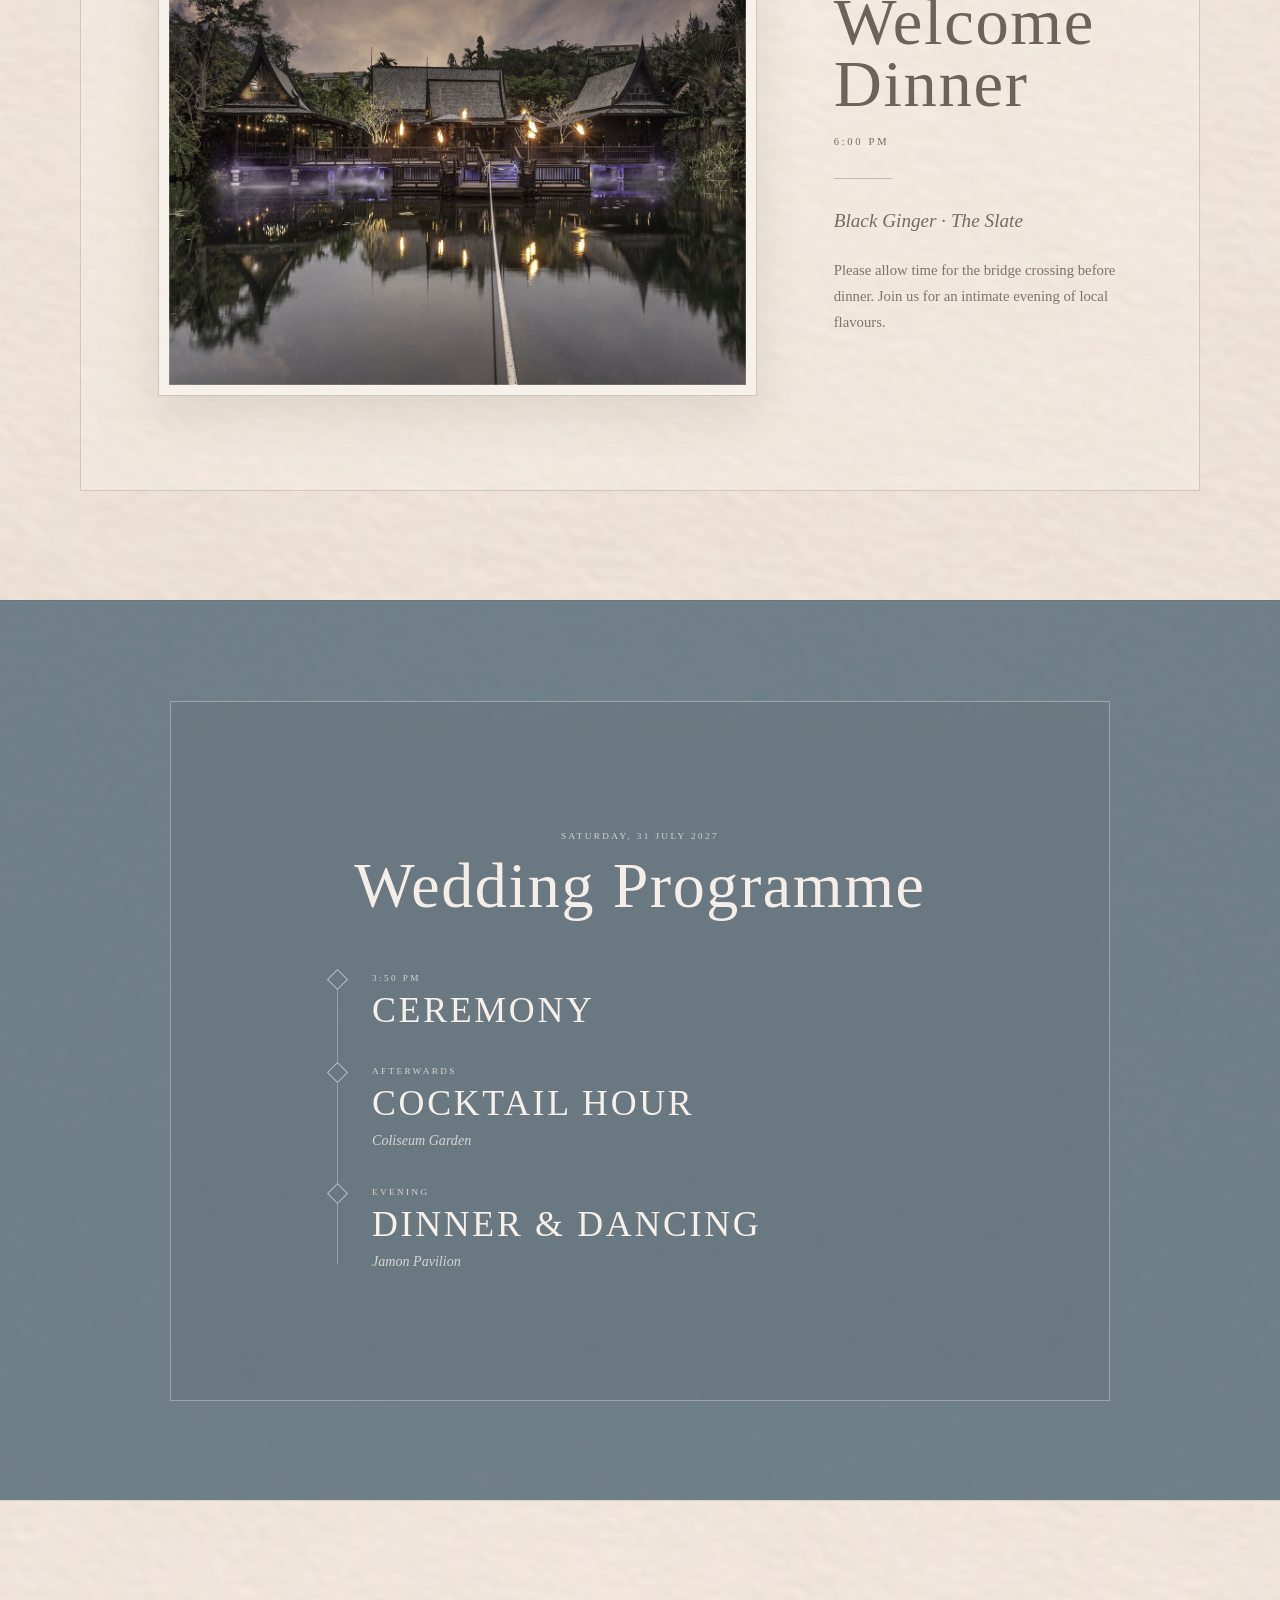
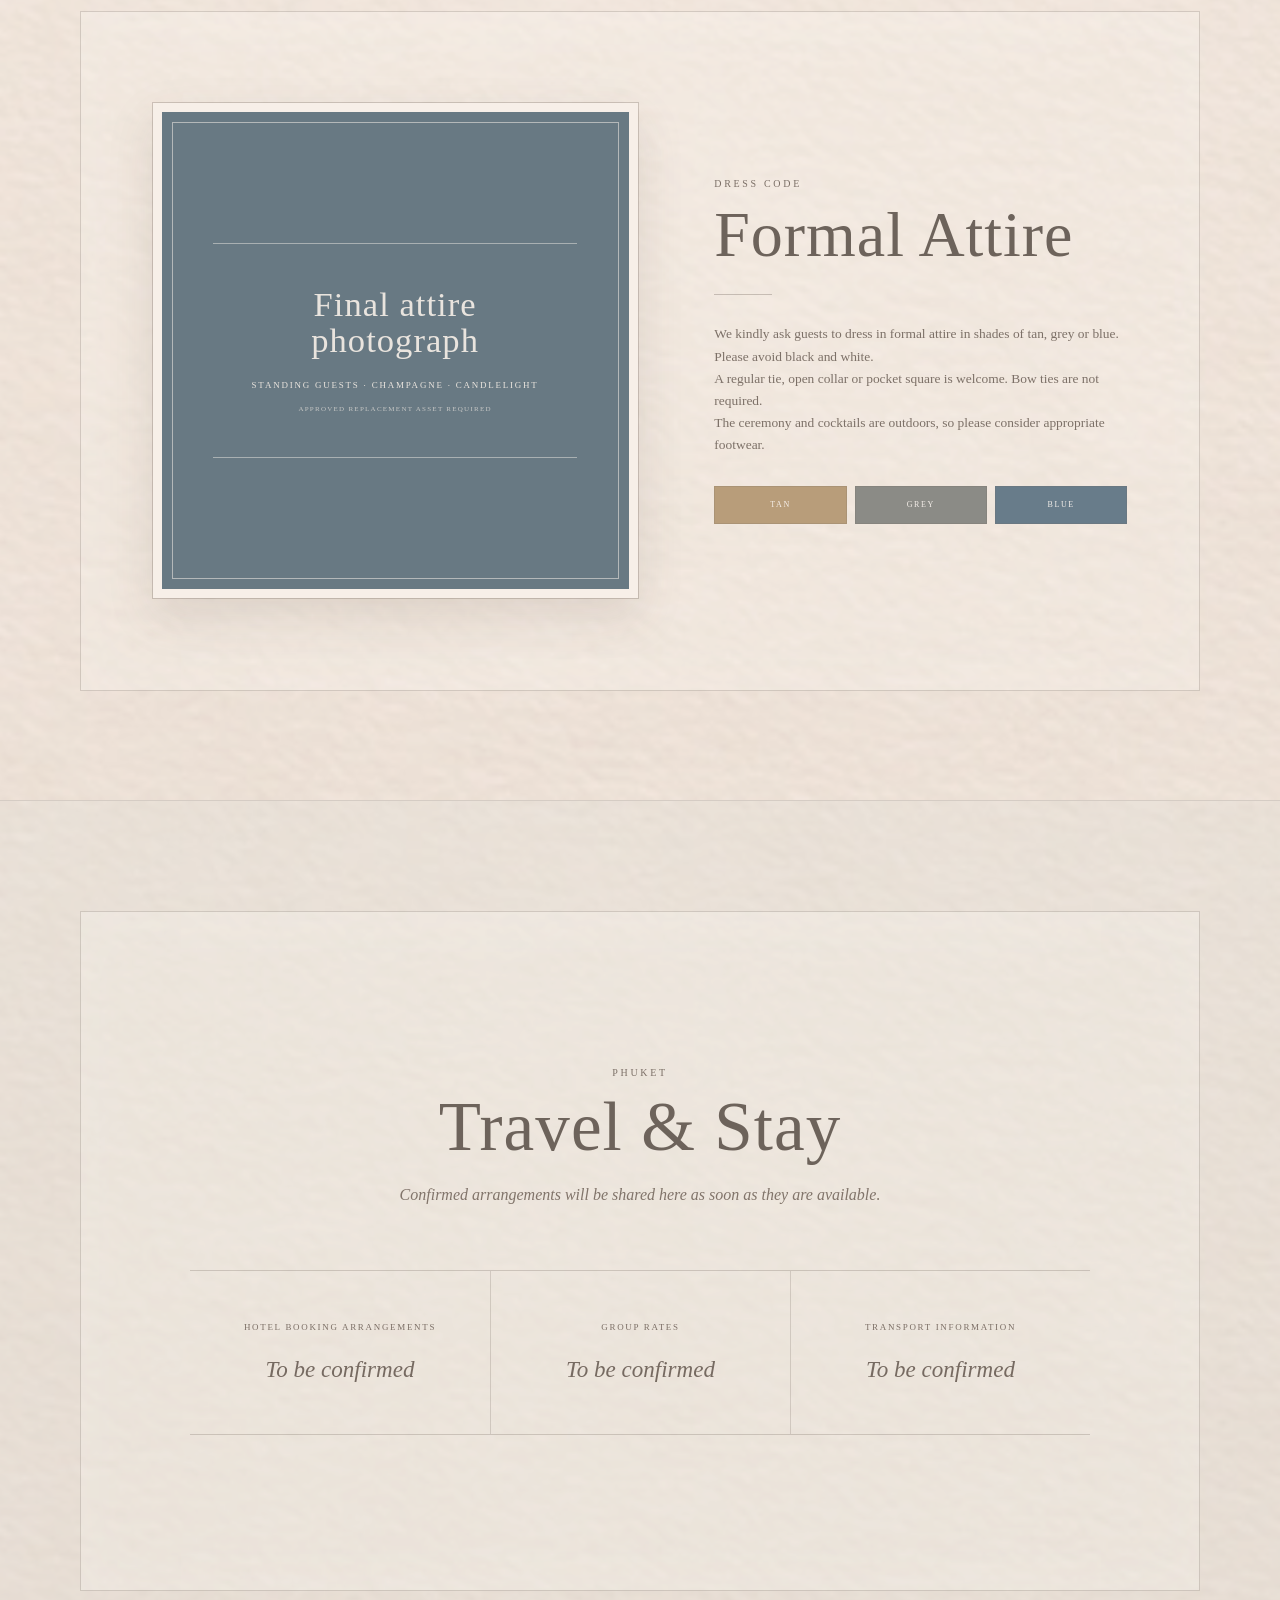
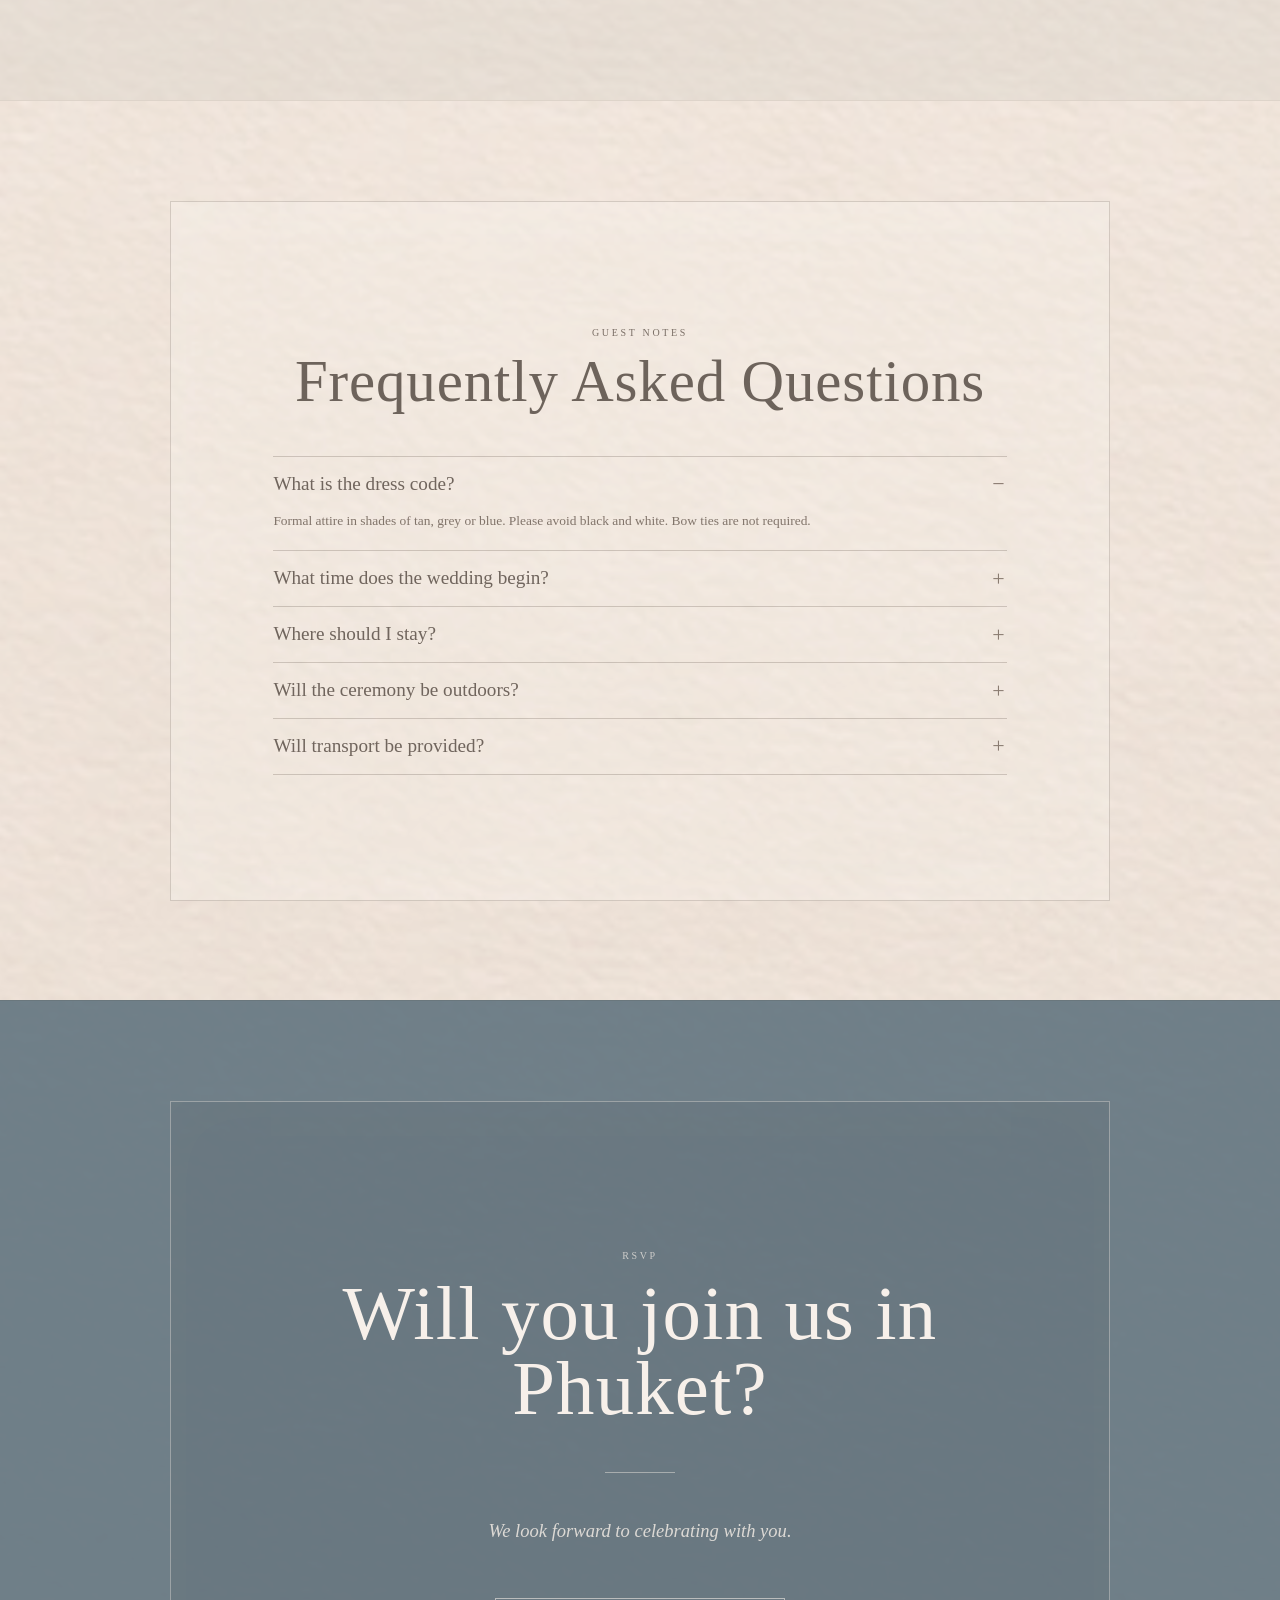
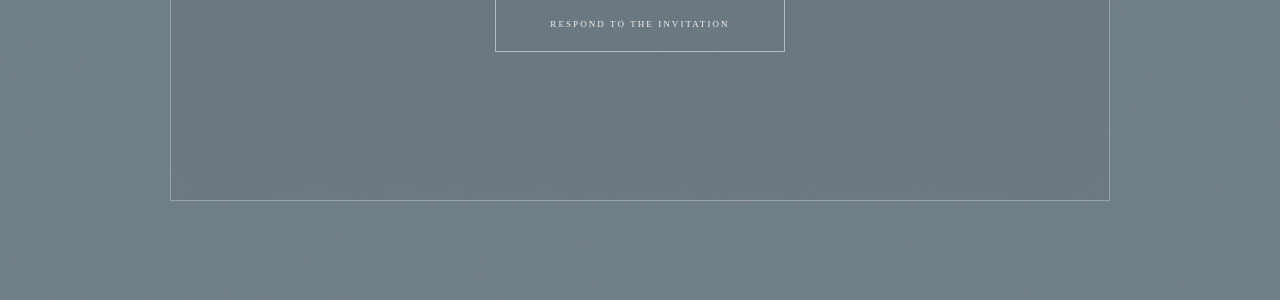
==== commit 32994063: "Publish final luxury invitation review" ====
--- a/index.html
+++ b/index.html
@@ -1,284 +1,300 @@
 <!doctype html>
-<html lang="en" data-lang="en">
+<html lang="en" class="no-js">
 <head>
   <meta charset="utf-8" />
-  <meta name="viewport" content="width=device-width, initial-scale=1" />
+  <meta name="viewport" content="width=device-width, initial-scale=1, viewport-fit=cover" />
   <meta name="robots" content="noindex, nofollow" />
-  <meta name="theme-color" content="#eee3df" />
-  <title>Jingjing & Dan · Phuket 2027</title>
-  <meta name="description" content="A private wedding invitation for Jingjing and Dan at The Slate, Phuket." />
-  <script>document.documentElement.classList.add('js');</script>
-  <link rel="stylesheet" href="styles.css" />
+  <meta name="theme-color" content="#f3e9e1" />
+  <meta name="description" content="Jingjing and Dan invite you to their wedding celebration at The Slate, Phuket." />
+  <title>Jingjing &amp; Dan · 31 July 2027</title>
+  <script>document.documentElement.classList.replace('no-js', 'js');</script>
+  <link rel="stylesheet" href="home.css" />
 </head>
-<body class="invitation-page">
-  <section id="opening" class="opening" aria-label="Open the invitation">
-    <p class="preview-note"><span class="lang lang-en">Private preview · sample guest</span><span class="lang lang-zh">私人预览 · 示例宾客</span></p>
-    <button id="envelope-trigger" class="envelope-trigger" type="button" aria-label="Open Jingjing and Dan's invitation">
-      <span class="envelope-scene" aria-hidden="true">
-        <span class="envelope-back"></span>
-        <span class="invitation-card-mini">
-          <span class="mini-botanical">❦</span>
-          <small>WELCOME TO OUR WEDDING</small>
-          <i>Jingjing</i><b>&amp;</b><i>Dan</i>
-          <span class="mini-rule"></span>
-          <small>31 · 07 · 2027<br>THE SLATE · PHUKET</small>
-        </span>
-        <span class="envelope-left"></span>
-        <span class="envelope-right"></span>
-        <span class="envelope-bottom"></span>
-        <span class="envelope-flap">
-          <svg class="envelope-emboss" viewBox="0 0 560 300" aria-hidden="true">
-            <g class="emboss-stem" fill="none">
-              <path d="M280 262c-28-63-64-104-121-139C112 94 72 67 43 23M280 262c28-63 64-104 121-139 47-29 87-56 116-100"/>
-              <path d="M220 201c-40 2-67-14-78-46 39-3 66 12 78 46Zm-39-39c-35-6-54-27-57-57 34 5 54 25 57 57Zm-54-48c-30-9-45-30-42-57 29 9 43 29 42 57Zm-36-49C63 52 53 31 62 7c26 12 37 31 29 58Zm249 136c40 2 67-14 78-46-39-3-66 12-78 46Zm39-39c35-6 54-27 57-57-34 5-54 25-57 57Zm54-48c30-9 45-30 42-57-29 9-43 29-42 57Zm36-49c28-13 38-34 29-58-26 12-37 31-29 58Z"/>
-              <path d="M240 232c-15-30-8-54 21-72 16 29 9 53-21 72Zm80 0c15-30 8-54-21-72-16 29-9 53 21 72Z"/>
-              <circle cx="280" cy="247" r="9"/><circle cx="253" cy="215" r="5"/><circle cx="307" cy="215" r="5"/>
-            </g>
-          </svg>
-        </span>
-        <span class="wax-seal">
-          <svg class="seal-mark" viewBox="0 0 100 100" aria-hidden="true">
-            <g class="seal-sprig" fill="none" stroke="currentColor" stroke-linecap="round" stroke-linejoin="round">
-              <path d="M20 68c12-8 21-19 28-34M26 62c-8-1-12-5-13-11 8 0 12 4 13 11Zm8-9c-5-5-6-10-2-15 6 5 7 10 2 15Zm8-11c-2-7 0-12 6-16 3 7 1 12-6 16Z"/>
-              <path d="M78 73c-10-8-17-17-22-28M72 67c7-1 11-5 12-10-7 0-11 4-12 10Zm-7-9c5-4 6-9 3-14-6 4-7 9-3 14Zm-7-10c2-6 0-11-5-14-3 6-1 11 5 14Z"/>
-              <circle cx="18" cy="70" r="2"/><circle cx="81" cy="75" r="2"/>
-            </g>
-            <text class="seal-letter seal-j" x="27" y="70">J</text>
-            <text class="seal-letter seal-d" x="45" y="76">D</text>
-          </svg>
-        </span>
-      </span>
-      <span class="open-instruction"><span class="lang lang-en">Tap the seal to open</span><span class="lang lang-zh">轻触封蜡，开启请柬</span></span>
+<body>
+  <main id="home" class="envelope-home" data-state="closed">
+    <picture class="envelope-art" aria-hidden="true">
+      <source media="(max-width: 640px)" srcset="assets/home-envelope-mobile.webp" />
+      <img src="assets/home-envelope-desktop.webp" alt="" width="1672" height="941" decoding="sync" fetchpriority="high" />
+    </picture>
+
+    <div class="navigation-paper" aria-hidden="true"></div>
+    <header id="site-header" class="site-header" aria-hidden="true" inert>
+      <nav class="primary-navigation" aria-label="Wedding website">
+        <a href="#home">Home</a>
+        <a href="#details">Details</a>
+        <a href="#travel">Travel</a>
+        <a href="#attire">Attire</a>
+        <a class="mobile-hidden" href="#faq">FAQ</a>
+        <a class="rsvp-link mobile-hidden" href="https://pierogiandpanda.wedding/">RSVP</a>
+        <div class="language-control" aria-label="Language selection">
+          <span class="language-current" aria-current="true">EN</span>
+          <span aria-hidden="true">·</span>
+          <button type="button" lang="zh-Hans" disabled title="Chinese copy is pending approval">中文</button>
+        </div>
+      </nav>
+    </header>
+
+    <section class="invitation-paper" aria-labelledby="couple-names">
+      <div id="invitation-copy" class="invitation-copy" aria-hidden="true">
+        <p class="invitation-eyebrow">Joyfully invite you</p>
+        <p class="invitation-eyebrow invitation-eyebrow-secondary">To their wedding celebration</p>
+        <h1 id="couple-names" class="couple-names">
+          <span>Jingjing</span>
+          <em>&amp;</em>
+          <span>Dan</span>
+        </h1>
+        <p class="wedding-date">31 <i>·</i> 07 <i>·</i> 2027</p>
+        <p class="wedding-place">The Slate <i>·</i> Phuket</p>
+      </div>
+    </section>
+
+    <div class="prompt-paper" aria-hidden="true"></div>
+    <button id="open-invitation" class="open-invitation" type="button" aria-expanded="false" aria-controls="invitation-copy site-header">
+      <span>Open invitation</span>
     </button>
-    <button id="skip-opening" class="skip-opening" type="button"><span class="lang lang-en">Skip</span><span class="lang lang-zh">跳过</span></button>
-  </section>
-
-  <main id="invitation" class="invitation" aria-hidden="true">
-    <div class="paper-grain" aria-hidden="true"></div>
-    <div class="invitation-tools" aria-label="Language selection">
-      <button type="button" data-set-lang="en" aria-pressed="true">EN</button>
-      <span aria-hidden="true">·</span>
-      <button type="button" data-set-lang="zh" aria-pressed="false">中文</button>
-    </div>
-
-    <section id="home" class="cover stationery-section open-envelope-cover">
-      <nav class="cover-nav" aria-label="Invitation sections">
-        <a href="#home"><span class="lang lang-en">Home</span><span class="lang lang-zh">首页</span></a>
-        <a href="#weekend"><span class="lang lang-en">Details</span><span class="lang lang-zh">详情</span></a>
-        <a href="#venue"><span class="lang lang-en">Travel</span><span class="lang lang-zh">行程</span></a>
-        <a href="#attire"><span class="lang lang-en">Attire</span><span class="lang lang-zh">着装</span></a>
-        <a href="#rsvp"><span class="lang lang-en">RSVP</span><span class="lang lang-zh">回执</span></a>
-      </nav>
-      <span class="cover-top-flap" aria-hidden="true"></span>
-      <svg class="babys-breath" viewBox="0 0 560 620" aria-hidden="true">
-        <defs>
-          <filter id="flower-shadow" x="-30%" y="-30%" width="160%" height="160%"><feDropShadow dx="0" dy="2" stdDeviation="2" flood-color="#76685d" flood-opacity=".18"/></filter>
-          <symbol id="baby-flower" viewBox="-12 -12 24 24"><g fill="#fffdf9" stroke="#d7d0c8" stroke-width=".45"><circle cx="-4.8" cy="-2.8" r="4.2"/><circle cx=".2" cy="-5.2" r="4.4"/><circle cx="5" cy="-2.4" r="3.8"/><circle cx="-5.4" cy="3" r="3.8"/><circle cx="0" cy="2.1" r="4.6"/><circle cx="5.2" cy="3.5" r="3.6"/><circle cx="-1.5" cy="6.1" r="3.4"/></g><g fill="#c6a473"><circle cx="-1" cy="-.5" r=".8"/><circle cx="4" cy="2" r=".65"/><circle cx="-4" cy="2" r=".6"/></g></symbol>
-        </defs>
-        <g fill="none" stroke="#897d70" stroke-width="1.15" stroke-linecap="round" opacity=".78">
-          <path d="M-8 500C22 424 57 342 112 275S190 153 208 68M15 472c37-38 67-55 113-68M49 409c18-39 45-70 83-93M92 324c29-31 56-49 96-58M122 257c8-35 24-68 55-99"/>
-          <path d="M568 500c-30-76-65-158-120-225S370 153 352 68M545 472c-37-38-67-55-113-68M511 409c-18-39-45-70-83-93M468 324c-29-31-56-49-96-58M438 257c-8-35-24-68-55-99"/>
-        </g>
-        <g filter="url(#flower-shadow)">
-          <use href="#baby-flower" x="22" y="436" width="30" height="30"/><use href="#baby-flower" x="52" y="386" width="38" height="38"/><use href="#baby-flower" x="79" y="346" width="30" height="30"/><use href="#baby-flower" x="107" y="298" width="40" height="40"/><use href="#baby-flower" x="139" y="241" width="32" height="32"/><use href="#baby-flower" x="165" y="184" width="39" height="39"/><use href="#baby-flower" x="184" y="111" width="33" height="33"/>
-          <use href="#baby-flower" x="91" y="389" width="27" height="27"/><use href="#baby-flower" x="124" y="365" width="35" height="35"/><use href="#baby-flower" x="154" y="287" width="25" height="25"/><use href="#baby-flower" x="183" y="251" width="31" height="31"/>
-          <use href="#baby-flower" x="508" y="436" width="30" height="30"/><use href="#baby-flower" x="470" y="386" width="38" height="38"/><use href="#baby-flower" x="451" y="346" width="30" height="30"/><use href="#baby-flower" x="413" y="298" width="40" height="40"/><use href="#baby-flower" x="389" y="241" width="32" height="32"/><use href="#baby-flower" x="356" y="184" width="39" height="39"/><use href="#baby-flower" x="343" y="111" width="33" height="33"/>
-          <use href="#baby-flower" x="442" y="389" width="27" height="27"/><use href="#baby-flower" x="401" y="365" width="35" height="35"/><use href="#baby-flower" x="381" y="287" width="25" height="25"/><use href="#baby-flower" x="346" y="251" width="31" height="31"/>
-        </g>
-      </svg>
-      <svg class="hanging-foliage" viewBox="0 0 560 190" aria-hidden="true">
-        <defs>
-          <filter id="leaf-wash" x="-20%" y="-20%" width="140%" height="140%"><feTurbulence baseFrequency=".018" numOctaves="3" seed="8" result="n"/><feDisplacementMap in="SourceGraphic" in2="n" scale="2.2"/><feGaussianBlur stdDeviation=".12"/></filter>
-          <linearGradient id="leaf-a" x1="0" x2="1" y1="0" y2="1"><stop stop-color="#40583c"/><stop offset=".58" stop-color="#718064"/><stop offset="1" stop-color="#a7b092"/></linearGradient>
-          <symbol id="botanical-leaf" viewBox="-14 -3 28 48"><path d="M0 42C-15 32-16 14 0 0c16 14 15 32 0 42Z"/><path d="M0 38V6" fill="none" stroke="#e7eadf" stroke-width=".7" opacity=".55"/></symbol>
-          <symbol id="flower-cluster" viewBox="-12 -8 24 52"><path d="M0 0v42" fill="none" stroke="#6f7f61" stroke-width="1"/><g fill="#9aa4b7"><circle cy="6" r="4"/><circle cx="-5" cy="12" r="3.6"/><circle cx="5" cy="13" r="3.8"/><circle cx="-3" cy="20" r="4"/><circle cx="4" cy="22" r="3.6"/><circle cy="30" r="3.5"/></g></symbol>
-        </defs>
-        <g filter="url(#leaf-wash)" opacity=".96">
-          <g fill="none" stroke="#5c6d50" stroke-width="1.6" stroke-linecap="round"><path d="M5 0c27 20 45 51 51 105"/><path d="M50 0c29 30 39 70 31 139"/><path d="M103 0c22 38 25 83 10 159"/><path d="M555 0c-27 20-45 51-51 105"/><path d="M510 0c-29 30-39 70-31 139"/><path d="M457 0c-22 38-25 83-10 159"/></g>
-          <g fill="url(#leaf-a)">
-            <use href="#botanical-leaf" x="13" y="12" width="28" height="48" transform="rotate(-43 27 36)"/><use href="#botanical-leaf" x="37" y="39" width="25" height="44" transform="rotate(52 49 61)"/><use href="#botanical-leaf" x="45" y="74" width="24" height="42" transform="rotate(-31 57 95)"/>
-            <use href="#botanical-leaf" x="55" y="8" width="29" height="50" transform="rotate(-29 69 33)"/><use href="#botanical-leaf" x="68" y="48" width="26" height="46" transform="rotate(31 81 71)"/><use href="#botanical-leaf" x="66" y="96" width="25" height="45" transform="rotate(-18 78 118)"/>
-            <use href="#botanical-leaf" x="91" y="18" width="30" height="52" transform="rotate(-25 106 44)"/><use href="#botanical-leaf" x="103" y="62" width="27" height="47" transform="rotate(28 116 85)"/><use href="#botanical-leaf" x="98" y="111" width="25" height="44" transform="rotate(-20 110 133)"/>
-            <use href="#botanical-leaf" x="519" y="12" width="28" height="48" transform="rotate(43 533 36)"/><use href="#botanical-leaf" x="498" y="39" width="25" height="44" transform="rotate(-52 510 61)"/><use href="#botanical-leaf" x="491" y="74" width="24" height="42" transform="rotate(31 503 95)"/>
-            <use href="#botanical-leaf" x="476" y="8" width="29" height="50" transform="rotate(29 490 33)"/><use href="#botanical-leaf" x="466" y="48" width="26" height="46" transform="rotate(-31 479 71)"/><use href="#botanical-leaf" x="469" y="96" width="25" height="45" transform="rotate(18 481 118)"/>
-            <use href="#botanical-leaf" x="439" y="18" width="30" height="52" transform="rotate(25 454 44)"/><use href="#botanical-leaf" x="430" y="62" width="27" height="47" transform="rotate(-28 443 85)"/><use href="#botanical-leaf" x="437" y="111" width="25" height="44" transform="rotate(20 449 133)"/>
-          </g>
-          <use href="#flower-cluster" x="126" y="-2" width="24" height="78"/><use href="#flower-cluster" x="409" y="-2" width="24" height="78"/>
-        </g>
-      </svg>
-
-      <div class="cover-inner reveal">
-        <svg class="chandelier" viewBox="0 0 120 105" aria-hidden="true"><g fill="none" stroke="currentColor" stroke-width="1"><path d="M60 0v18M42 18h36M47 18c0 16-8 26-26 31m52-31c0 16 8 26 26 31M60 18v43M21 49v19m78-19v19M36 43v24m48-24v24M18 68h9m-7 0c0 7 4 11 8 14m74-14h-9m7 0c0 7-4 11-8 14M33 67h9m-7 0c0 6 4 11 8 13m44-13h-9m7 0c0 6-4 11-8 13M60 61c-5 12-14 21-28 28m28-28c5 12 14 21 28 28m-28-28v33"/><circle cx="60" cy="97" r="3"/></g></svg>
-        <p class="kicker"><span class="lang lang-en">Joyfully invite you</span><span class="lang lang-zh">诚挚邀请您</span></p>
-        <p class="invitation-line"><span class="lang lang-en">to their wedding celebration</span><span class="lang lang-zh">见证我们的婚礼庆典</span></p>
-        <h1><span>Jingjing</span><em>&amp;</em><span>Dan</span></h1>
-        <p class="cover-date"><span class="lang lang-en">31 · 07 · 2027</span><span class="lang lang-zh">2027 · 07 · 31</span></p>
-        <p class="cover-place"><span class="lang lang-en">The Slate · Phuket</span><span class="lang lang-zh">普吉岛 · The Slate</span></p>
-      </div>
-
-      <svg class="banquet-art" viewBox="0 0 900 360" aria-hidden="true">
-        <defs>
-          <filter id="watercolor" x="-10%" y="-20%" width="120%" height="150%"><feTurbulence type="fractalNoise" baseFrequency=".012 .035" numOctaves="3" seed="4" result="noise"/><feDisplacementMap in="SourceGraphic" in2="noise" scale="4"/><feGaussianBlur stdDeviation=".28"/></filter>
-          <linearGradient id="wood" x1="0" y1="0" x2="1" y2="1"><stop stop-color="#8b6e55"/><stop offset=".48" stop-color="#b79b7b"/><stop offset="1" stop-color="#735945"/></linearGradient>
-          <linearGradient id="linen" x1="0" y1="0" x2="0" y2="1"><stop stop-color="#f4eee4"/><stop offset="1" stop-color="#cfc0b5"/></linearGradient>
-          <symbol id="chair" viewBox="0 0 100 190"><g fill="none" stroke="#826b55" stroke-width="5"><path d="M22 185V78c0-43 56-43 56 0v107M24 83h52M27 103h46M20 185l8-82m52 82-8-82"/><path d="M33 80c0-27 34-27 34 0" stroke-width="3"/></g><path d="M24 106h53l-5 22H29Z" fill="#b49a79" opacity=".58"/></symbol>
-        </defs>
-        <g filter="url(#watercolor)">
-          <g opacity=".82"><use href="#chair" x="8" y="125" width="100" height="190"/><use href="#chair" x="111" y="113" width="100" height="200"/><use href="#chair" x="214" y="104" width="100" height="210"/><use href="#chair" x="587" y="104" width="100" height="210"/><use href="#chair" x="690" y="113" width="100" height="200"/><use href="#chair" x="793" y="125" width="100" height="190"/></g>
-          <path d="M112 152 798 139 858 201 48 211Z" fill="url(#wood)" stroke="#6f5846" stroke-width="3"/>
-          <path d="M67 199 849 189 814 230 91 238Z" fill="#725944" opacity=".78"/>
-          <path d="M151 173c36 15 67 7 94-11v165l-50 9-42-16Z" fill="url(#linen)" opacity=".9"/><path d="M650 157c30 19 67 20 101 4v165l-50 9-50-19Z" fill="url(#linen)" opacity=".87"/>
-          <g fill="#f2eee3" stroke="#9aa47d" stroke-width="1.3"><circle cx="270" cy="140" r="11"/><circle cx="289" cy="131" r="13"/><circle cx="309" cy="141" r="11"/><circle cx="330" cy="127" r="12"/><circle cx="351" cy="139" r="14"/><circle cx="374" cy="128" r="11"/><circle cx="396" cy="139" r="13"/><circle cx="419" cy="126" r="12"/><circle cx="443" cy="137" r="14"/><circle cx="468" cy="126" r="11"/><circle cx="491" cy="139" r="13"/><circle cx="514" cy="129" r="12"/><circle cx="536" cy="141" r="11"/><circle cx="557" cy="132" r="13"/><circle cx="579" cy="142" r="11"/><circle cx="605" cy="132" r="12"/><circle cx="627" cy="142" r="10"/></g>
-          <g fill="none" stroke="#697557" stroke-width="3"><path d="M250 154c28-34 70-47 113-25M348 148c35-36 79-47 119-19M448 148c37-34 83-40 128-15M557 151c25-24 54-30 91-16"/><path d="M291 141c-20-27-28-51-22-72m70 63c-8-31 1-57 26-79m67 71c-4-35 10-60 39-78m38 86c15-30 38-50 68-59m16 69c23-20 47-29 78-27"/></g>
-          <g fill="#7f8f68" opacity=".88"><ellipse cx="268" cy="80" rx="12" ry="25" transform="rotate(-18 268 80)"/><ellipse cx="361" cy="65" rx="13" ry="27" transform="rotate(28 361 65)"/><ellipse cx="469" cy="59" rx="13" ry="27" transform="rotate(35 469 59)"/><ellipse cx="575" cy="80" rx="13" ry="27" transform="rotate(58 575 80)"/><ellipse cx="660" cy="116" rx="12" ry="25" transform="rotate(75 660 116)"/></g>
-          <g fill="#e2bc78"><rect x="222" y="109" width="3" height="44"/><ellipse cx="223.5" cy="106" rx="6" ry="9"/><rect x="671" y="102" width="3" height="51"/><ellipse cx="672.5" cy="99" rx="6" ry="9"/></g>
-        </g>
-      </svg>
-      <div class="cover-pocket" aria-hidden="true">
-        <span class="cover-seal">
-          <svg class="seal-mark" viewBox="0 0 100 100">
-            <g class="seal-sprig" fill="none" stroke="currentColor" stroke-linecap="round" stroke-linejoin="round">
-              <path d="M20 68c12-8 21-19 28-34M26 62c-8-1-12-5-13-11 8 0 12 4 13 11Zm8-9c-5-5-6-10-2-15 6 5 7 10 2 15Zm8-11c-2-7 0-12 6-16 3 7 1 12-6 16Z"/>
-              <path d="M78 73c-10-8-17-17-22-28M72 67c7-1 11-5 12-10-7 0-11 4-12 10Zm-7-9c5-4 6-9 3-14-6 4-7 9-3 14Zm-7-10c2-6 0-11-5-14-3 6-1 11 5 14Z"/>
-              <circle cx="18" cy="70" r="2"/><circle cx="81" cy="75" r="2"/>
-            </g>
-            <text class="seal-letter seal-j" x="27" y="70">J</text><text class="seal-letter seal-d" x="45" y="76">D</text>
-          </svg>
-        </span>
-      </div>
-      <div class="scroll-cue" aria-hidden="true"><span></span></div>
-    </section>
-
-    <section class="private-card stationery-section reveal" aria-labelledby="private-title">
-      <p class="kicker"><span class="lang lang-en">This invitation is reserved for</span><span class="lang lang-zh">此私人请柬专属于</span></p>
-      <h2 id="private-title"><span class="lang lang-en">Alex Chen <em>&amp; Guest</em></span><span class="lang lang-zh">Alex Chen <em>与嘉宾</em></span></h2>
-      <p><span class="lang lang-en">Two guests are warmly invited to both celebrations.</span><span class="lang lang-zh">诚邀两位宾客参加两场庆典。</span></p>
-      <div class="fine-rule"><i></i><span>J · D</span><i></i></div>
-    </section>
-
-    <section id="weekend" class="weekend stationery-section">
-      <header class="section-title reveal">
-        <p class="kicker"><span class="lang lang-en">The wedding weekend</span><span class="lang lang-zh">婚礼周末</span></p>
-        <h2><span class="lang lang-en">Two beautiful days<br>in Phuket</span><span class="lang lang-zh">相聚普吉<br>共度两日</span></h2>
-      </header>
-      <div class="event-pair reveal">
-        <article class="event-slip">
-          <p class="event-day"><span class="lang lang-en">Friday · 30 July</span><span class="lang lang-zh">7月30日 · 星期五</span></p>
-          <h3><span class="lang lang-en">Welcome Dinner</span><span class="lang lang-zh">欢迎晚宴</span></h3>
-          <p class="event-time">6:15 PM <i></i> 9:00 PM</p>
-          <p class="event-place">Black Ginger · The Slate</p>
-          <p class="event-note"><span class="lang lang-en">Please allow time for the bridge crossing before dinner.</span><span class="lang lang-zh">前往餐厅需经桥上通道，请预留充足时间。</span></p>
-        </article>
-        <article class="event-slip">
-          <p class="event-day"><span class="lang lang-en">Saturday · 31 July</span><span class="lang lang-zh">7月31日 · 星期六</span></p>
-          <h3><span class="lang lang-en">Wedding Day</span><span class="lang lang-zh">婚礼庆典</span></h3>
-          <p class="event-time">3:50 PM <i></i> 2:00 AM</p>
-          <p class="event-place">The Slate · Phuket</p>
-          <p class="event-note"><span class="lang lang-en">Ceremony, cocktails, dinner and dancing into Sunday morning.</span><span class="lang lang-zh">仪式、鸡尾酒、晚宴与舞会，一同庆祝至周日凌晨。</span></p>
-        </article>
-      </div>
-    </section>
-
-    <section class="countdown stationery-section reveal" aria-labelledby="countdown-heading">
-      <div class="framed-panel">
-        <p class="kicker"><span class="lang lang-en">To the most special day of our lives</span><span class="lang lang-zh">距离我们最特别的一天</span></p>
-        <h2 id="countdown-heading"><span class="lang lang-en">Countdown</span><span class="lang lang-zh">幸福倒计时</span></h2>
-        <div class="countdown-grid" role="timer" aria-live="off">
-          <div><strong id="days">000</strong><span class="lang lang-en">Days</span><span class="lang lang-zh">天</span></div>
-          <div><strong id="hours">00</strong><span class="lang lang-en">Hours</span><span class="lang lang-zh">小时</span></div>
-          <div><strong id="minutes">00</strong><span class="lang lang-en">Minutes</span><span class="lang lang-zh">分钟</span></div>
-          <div><strong id="seconds">00</strong><span class="lang lang-en">Seconds</span><span class="lang lang-zh">秒</span></div>
-        </div>
-        <p id="countdown-finished" class="countdown-finished" hidden><span class="lang lang-en">The celebration has begun.</span><span class="lang lang-zh">庆典已经开始。</span></p>
-        <span class="frame-diamond" aria-hidden="true">◆</span>
-      </div>
-      <svg class="countdown-sprig" viewBox="0 0 170 120" aria-hidden="true"><g fill="none" stroke="currentColor" stroke-width="1.5"><path d="M8 111C62 85 92 54 147 8"/><path d="M49 89c-22 1-33-9-36-28 21-1 34 8 36 28Zm25-20c-4-22 5-35 25-42 3 21-5 35-25 42Zm27-24c-4-19 5-31 23-37 2 19-6 31-23 37Zm-31 27c20-4 34 4 42 21-20 4-34-3-42-21Zm39-34c17-3 29 4 36 18-17 3-29-3-36-18Z"/></g></svg>
-    </section>
-
-    <section id="venue" class="venue stationery-section">
-      <div class="venue-copy reveal">
-        <p class="kicker"><span class="lang lang-en">Where we will celebrate</span><span class="lang lang-zh">婚礼场地</span></p>
-        <h2><span class="lang lang-en">The Venue</span><span class="lang lang-zh">婚礼场地</span></h2>
-        <p class="venue-name">The Slate</p>
-        <p><span class="lang lang-en">Nai Yang Beach · Phuket · Thailand</span><span class="lang lang-zh">泰国 · 普吉岛 · 奈扬海滩</span></p>
-      </div>
-      <figure class="venue-photo reveal">
-        <img src="assets/the-slate-aerial.webp" alt="Aerial view of The Slate resort, its tropical gardens and the Andaman Sea" width="627" height="418" />
-        <figcaption><span class="lang lang-en">The Slate · Nai Yang Beach</span><span class="lang lang-zh">The Slate · 奈扬海滩</span></figcaption>
-      </figure>
-      <p class="directions reveal"><span class="lang lang-en">A private world of tropical gardens, weathered metal and Andaman Sea air.</span><span class="lang lang-zh">热带花园、斑驳金属与安达曼海风交织成一方私密天地。</span></p>
-    </section>
-
-    <section class="welcome-dinner stationery-section">
-      <div class="botanical-corner" aria-hidden="true"></div>
-      <div class="dark-copy reveal">
-        <p class="kicker"><span class="lang lang-en">Friday evening</span><span class="lang lang-zh">星期五晚间</span></p>
-        <h2><span class="lang lang-en">Welcome Dinner</span><span class="lang lang-zh">欢迎晚宴</span></h2>
-        <p class="dark-date"><span class="lang lang-en">30 July 2027 · 6:15 PM to 9:00 PM</span><span class="lang lang-zh">2027年7月30日 · 下午6:15至晚上9:00</span></p>
-        <p class="dark-place">Black Ginger · The Slate</p>
-        <p><span class="lang lang-en">Please allow time to cross the bridge. Join us for a candlelit evening of local flavours.</span><span class="lang lang-zh">前往餐厅需经桥上通道，请预留充足时间。诚邀您共享烛光与当地风味。</span></p>
-        <p class="attire-line"><span class="lang lang-en">Tropical colours · Please avoid black and white</span><span class="lang lang-zh">着装：热带色彩 · 请避免黑色与白色</span></p>
-      </div>
-    </section>
-
-    <section class="programme green-section">
-      <header class="programme-heading reveal">
-        <p class="kicker"><span class="lang lang-en">Saturday · 31 July 2027</span><span class="lang lang-zh">2027年7月31日 · 星期六</span></p>
-        <h2><span class="lang lang-en">The Wedding<br>Programme</span><span class="lang lang-zh">婚礼<br>流程</span></h2>
-      </header>
-      <div class="timeline">
-        <article class="timeline-item reveal"><time>3:50 PM</time><div><h3><span class="lang lang-en">Ceremony</span><span class="lang lang-zh">婚礼仪式</span></h3><p><span class="lang lang-en">The beginning of our forever</span><span class="lang lang-zh">见证我们人生新篇章</span></p></div></article>
-        <article class="timeline-item reveal"><time><span class="lang lang-en">Afterwards</span><span class="lang lang-zh">仪式之后</span></time><div><h3><span class="lang lang-en">Cocktail Hour</span><span class="lang lang-zh">鸡尾酒会</span></h3><p>Coliseum Garden</p></div></article>
-        <article class="timeline-item reveal"><time><span class="lang lang-en">Evening</span><span class="lang lang-zh">晚间</span></time><div><h3><span class="lang lang-en">Dinner & Dancing</span><span class="lang lang-zh">晚宴与舞会</span></h3><p>Jamon Pavilion</p></div></article>
-        <article class="timeline-item reveal"><time>2:00 AM</time><div><h3><span class="lang lang-en">Last Dance</span><span class="lang lang-zh">最后一支舞</span></h3><p><span class="lang lang-en">Sunday · 1 August</span><span class="lang lang-zh">8月1日 · 星期日</span></p></div></article>
-      </div>
-      <div class="wedding-attire reveal"><span class="lang lang-en">Formal · Tan, blue or grey · Please avoid beige and white</span><span class="lang lang-zh">正式着装 · 棕褐色、蓝色或灰色 · 请避免米色与白色</span></div>
-    </section>
-
-    <section id="attire" class="dress-code stationery-section" aria-labelledby="dress-code-title">
-      <svg class="dress-botanicals" viewBox="0 0 560 235" aria-hidden="true">
-        <defs><filter id="dress-wash" x="-10%" y="-10%" width="120%" height="130%"><feTurbulence baseFrequency=".025" numOctaves="2" seed="15" result="n"/><feDisplacementMap in="SourceGraphic" in2="n" scale="2"/></filter></defs>
-        <g filter="url(#dress-wash)" fill="none" stroke-linecap="round">
-          <g stroke="#61705a" stroke-width="1.2"><path d="M20 0v130M67 0c2 50-8 91-4 175M116 0c-6 63 8 104 2 206M169 0c8 51-4 91 0 148M223 0c-7 56 8 95 3 176M280 0v118M337 0c7 56-8 95-3 176M391 0c-8 51 4 91 0 148M444 0c6 63-8 104-2 206M493 0c-2 50 8 91 4 175M540 0v130"/></g>
-          <g fill="#6e7e66" stroke="#52634d" stroke-width=".4"><path d="M20 30c-20 8-20 25 0 34 20-9 20-26 0-34Zm0 43c-19 8-19 24 0 32 19-8 19-24 0-32ZM67 38c-18 7-18 23 0 31 18-8 18-24 0-31Zm-1 46c-20 8-20 25 0 34 20-9 20-26 0-34Zm50-53c-20 8-20 25 0 34 20-9 20-26 0-34Zm1 47c-17 7-17 22 0 29 17-7 17-22 0-29Zm52-37c-19 8-19 24 0 32 19-8 19-24 0-32Zm54-8c-18 7-18 23 0 31 18-8 18-24 0-31Zm0 50c-20 8-20 25 0 34 20-9 20-26 0-34Zm114-50c18 7 18 23 0 31-18-8-18-24 0-31Zm0 50c20 8 20 25 0 34-20-9-20-26 0-34Zm54-42c19 8 19 24 0 32-19-8-19-24 0-32Zm53-10c20 8 20 25 0 34-20-9-20-26 0-34Zm-1 47c17 7 17 22 0 29-17-7-17-22 0-29Zm51-40c18 7 18 23 0 31-18-8-18-24 0-31Zm1 46c20 8 20 25 0 34-20-9-20-26 0-34Zm45-54c20 8 20 25 0 34-20-9-20-26 0-34Zm0 43c19 8 19 24 0 32-19-8-19-24 0-32Z"/></g>
-          <g fill="#8793ad" stroke="none"><circle cx="116" cy="115" r="6"/><circle cx="109" cy="124" r="5"/><circle cx="122" cy="127" r="5"/><circle cx="116" cy="138" r="5"/><circle cx="444" cy="115" r="6"/><circle cx="437" cy="124" r="5"/><circle cx="450" cy="127" r="5"/><circle cx="444" cy="138" r="5"/><circle cx="280" cy="80" r="6"/><circle cx="273" cy="89" r="5"/><circle cx="287" cy="90" r="5"/><circle cx="280" cy="101" r="5"/></g>
-          <g fill="#e6ded5" stroke="#8b9483" stroke-width=".5"><circle cx="67" cy="124" r="8"/><circle cx="59" cy="131" r="7"/><circle cx="75" cy="132" r="7"/><circle cx="67" cy="142" r="7"/><circle cx="493" cy="124" r="8"/><circle cx="485" cy="131" r="7"/><circle cx="501" cy="132" r="7"/><circle cx="493" cy="142" r="7"/></g>
-        </g>
-      </svg>
-      <div class="dress-copy reveal">
-        <p class="kicker"><span class="lang lang-en">Saturday celebration</span><span class="lang lang-zh">星期六婚礼庆典</span></p>
-        <h2 id="dress-code-title"><span class="lang lang-en">Dress Code</span><span class="lang lang-zh">着装要求</span></h2>
-        <i class="dress-rule" aria-hidden="true"></i>
-        <h3><span class="lang lang-en">Formal Attire</span><span class="lang lang-zh">正式着装</span></h3>
-        <p><span class="lang lang-en">We kindly ask our guests to dress in formal attire in shades of tan, blue or grey. Please avoid beige and white, as both photograph too close to bridal white.</span><span class="lang lang-zh">敬请宾客选择棕褐色、蓝色或灰色正式服装。请避免米色与白色，以免在照片中过于接近新娘白。</span></p>
-        <div class="dress-palette" role="img" aria-label="Attire colours: rich tan, midnight blue, slate blue, medium grey and charcoal"><i style="--swatch:#a66f46"></i><i style="--swatch:#17293c"></i><i style="--swatch:#566b82"></i><i style="--swatch:#8f969c"></i><i style="--swatch:#45494d"></i></div>
-      </div>
-      <figure class="attire-photo reveal">
-        <img src="assets/formal-attire-tan-blue-grey.webp" alt="Formal attire inspiration in rich tan, blue and grey" width="1114" height="704" />
-        <figcaption><span class="lang lang-en">Tan · Blue · Grey</span><span class="lang lang-zh">棕褐色 · 蓝色 · 灰色</span></figcaption>
-      </figure>
-      <svg class="formal-guests reveal" viewBox="0 0 520 275" role="img" aria-label="Original watercolor-style illustration of four guests in blue and grey formal attire">
-        <defs><filter id="figure-wash" x="-10%" y="-10%" width="120%" height="120%"><feTurbulence baseFrequency=".02" numOctaves="2" seed="22" result="n"/><feDisplacementMap in="SourceGraphic" in2="n" scale="1.5"/><feGaussianBlur stdDeviation=".15"/></filter></defs>
-        <g filter="url(#figure-wash)" stroke="#514d49" stroke-width="1.2" stroke-linejoin="round">
-          <g transform="translate(42 17)"><circle cx="50" cy="33" r="20" fill="#d8b59f"/><path d="M31 30c2-22 36-30 44-5-15-5-26-4-44 5Z" fill="#55483f"/><path d="M25 70 49 54l26 16 16 78-18 4-6-54-4 150H28l6-150-8 55-18-5Z" fill="#1c2d3e"/><path d="m49 55-9 34 10 13 11-13-12-34Z" fill="#eef0ed"/><path d="m49 60-4 13 5 12 5-12-6-13Z" fill="#2e3540"/><path d="M28 247h20m15 0h21" fill="none" stroke-width="5"/></g>
-          <g transform="translate(150 20)"><circle cx="48" cy="30" r="19" fill="#d2ad98"/><path d="M30 25c9-21 41-19 47 5-10-3-20-4-29-1-8 2-12 2-18-4Z" fill="#655046"/><path d="M40 51c-3 21-15 34-22 54l-15 139h91L77 105c-6-20-16-34-22-54Z" fill="#687f9a"/><path d="M39 52 48 79l8-27m-16 8-23 52m39-52 27 50" fill="none" stroke="#ecede9"/><path d="M3 244h92" fill="none" stroke="#4d5d70" stroke-width="3"/></g>
-          <g transform="translate(278 17)"><circle cx="50" cy="33" r="20" fill="#cda991"/><path d="M30 27c5-21 38-27 45-2-13-4-28-3-45 2Z" fill="#4d4039"/><path d="M25 70 49 54l26 16 16 78-18 4-6-54-4 150H28l6-150-8 55-18-5Z" fill="#3f464d"/><path d="m49 55-9 34 10 13 11-13-12-34Z" fill="#f2f0eb"/><path d="m49 60-4 13 5 12 5-12-6-13Z" fill="#192a3b"/><path d="M28 247h20m15 0h21" fill="none" stroke-width="5"/></g>
-          <g transform="translate(390 20)"><circle cx="48" cy="30" r="19" fill="#d7b49d"/><path d="M29 27c8-22 39-21 48 2-17-5-30-2-48-2Z" fill="#7a6558"/><path d="M39 51c-4 22-15 35-22 54L2 244h93L77 105c-6-20-16-34-22-54Z" fill="#aeb4b9"/><path d="M39 52 48 81l8-29m-16 8-24 52m40-52 28 50" fill="none" stroke="#f2f0eb"/><path d="M2 244h94" fill="none" stroke="#8f969c" stroke-width="3"/></g>
-        </g>
-      </svg>
-    </section>
-
-    <section id="rsvp" class="respond stationery-section reveal">
-      <svg class="response-botanical" viewBox="0 0 280 90" aria-hidden="true"><g fill="none" stroke="currentColor" stroke-width="1.1"><path d="M5 78c64-5 81-38 135-45 54 7 71 40 135 45M65 64c-11-20-7-35 12-47 7 21 4 36-12 47Zm42-23c-4-20 4-33 23-38 1 20-7 33-23 38Zm108 23c11-20 7-35-12-47-7 21-4 36 12 47Zm-42-23c4-20-4-33-23-38-1 20 7 33 23 38Z"/></g></svg>
-      <p class="kicker"><span class="lang lang-en">Kindly reply</span><span class="lang lang-zh">敬候回复</span></p>
-      <h2><span class="lang lang-en">Will you join us<br>in Phuket?</span><span class="lang lang-zh">您愿意与我们<br>相聚普吉吗？</span></h2>
-      <p><span class="lang lang-en">Your private response card shows only the guests and celebrations included with this invitation.</span><span class="lang lang-zh">您的私人回执只会显示此请柬中受邀的宾客与活动。</span></p>
-      <a class="response-button" href="register/"><span class="lang lang-en">Respond to the invitation</span><span class="lang lang-zh">填写婚礼回执</span></a>
-      <button id="close-invitation" class="close-invitation" type="button"><span class="lang lang-en">Close the invitation</span><span class="lang lang-zh">合上请柬</span></button>
-    </section>
-
-    <footer class="invitation-footer"><span>Jingjing &amp; Dan</span><span>Phuket · 2027</span></footer>
+
+    <p id="opening-status" class="visually-hidden" aria-live="polite"></p>
   </main>
+
+  <div class="stationery-flow">
+    <section id="invitation" class="stationery-section personalized-section" aria-labelledby="personalized-heading">
+      <div class="stationery-frame personalized-frame">
+        <p class="section-kicker">This invitation is reserved for</p>
+        <div class="fine-rule" aria-hidden="true"></div>
+        <h2 id="personalized-heading" class="guest-names" data-guest-names>
+          <span>Honoured Guest</span>
+        </h2>
+        <div class="fine-rule fine-rule-short" aria-hidden="true"></div>
+        <p class="guest-supporting-copy" data-guest-message>Your invitation details will appear here.</p>
+      </div>
+    </section>
+
+    <section id="details" class="stationery-section celebrations-section" aria-labelledby="celebrations-heading">
+      <div class="stationery-frame celebrations-frame">
+        <header class="section-heading-group">
+          <p class="section-number">I · II</p>
+          <h2 id="celebrations-heading">Two beautiful days in Phuket</h2>
+        </header>
+
+        <div class="celebration-panels">
+          <article class="celebration-panel" aria-labelledby="welcome-dinner-heading">
+            <p class="event-date">Friday, 30 July 2027</p>
+            <div class="event-rule" aria-hidden="true"></div>
+            <h3 id="welcome-dinner-heading">Welcome Dinner</h3>
+            <p class="event-time"><time datetime="2027-07-30T18:00:00+07:00">6:00 PM</time></p>
+            <p class="event-place">Black Ginger <i>·</i> The Slate</p>
+          </article>
+
+          <div class="event-connector" aria-hidden="true">&amp;</div>
+
+          <article class="celebration-panel" aria-labelledby="ceremony-heading">
+            <p class="event-date">Saturday, 31 July 2027</p>
+            <div class="event-rule" aria-hidden="true"></div>
+            <h3 id="ceremony-heading">Wedding Ceremony</h3>
+            <p class="event-time"><time datetime="2027-07-31T15:50:00+07:00">3:50 PM</time></p>
+            <p class="event-place">The Slate <i>·</i> Phuket</p>
+          </article>
+        </div>
+
+        <p class="reception-note">Reception to follow.</p>
+      </div>
+    </section>
+
+    <section id="countdown" class="stationery-section countdown-section" data-event-time="2027-07-31T15:50:00+07:00" aria-labelledby="countdown-heading">
+      <div class="stationery-frame countdown-frame">
+        <p class="section-number">31 · 07 · 2027</p>
+        <h2 id="countdown-heading">Countdown</h2>
+
+        <div class="countdown-grid" role="timer" aria-label="Time remaining until the wedding ceremony">
+          <div class="countdown-unit">
+            <span class="countdown-value" data-countdown-days>000</span>
+            <span class="countdown-label">Days</span>
+          </div>
+          <div class="countdown-unit">
+            <span class="countdown-value" data-countdown-hours>00</span>
+            <span class="countdown-label">Hours</span>
+          </div>
+          <div class="countdown-unit">
+            <span class="countdown-value" data-countdown-minutes>00</span>
+            <span class="countdown-label">Minutes</span>
+          </div>
+          <div class="countdown-unit">
+            <span class="countdown-value" data-countdown-seconds>00</span>
+            <span class="countdown-label">Seconds</span>
+          </div>
+        </div>
+
+        <p class="countdown-destination">The Slate <i>·</i> Phuket</p>
+        <p class="visually-hidden" data-countdown-status aria-live="polite"></p>
+      </div>
+    </section>
+
+    <section id="venue" class="stationery-section venue-section" aria-labelledby="venue-heading">
+      <div class="stationery-frame venue-frame">
+        <header class="venue-heading-group">
+          <p class="section-number">III</p>
+          <h2 id="venue-heading">The Venue</h2>
+          <p class="venue-name">The Slate</p>
+          <p class="venue-location">Nai Yang Beach <i>·</i> Phuket <i>·</i> Thailand</p>
+        </header>
+
+        <figure class="mounted-photograph venue-photograph">
+          <div class="photograph-mat">
+            <img src="assets/the-slate-venue-official.webp" alt="Infinity pool and tropical gardens at The Slate resort in Phuket" width="1280" height="854" loading="lazy" decoding="async" />
+          </div>
+        </figure>
+      </div>
+    </section>
+
+    <section id="welcome" class="stationery-section welcome-section" aria-labelledby="welcome-heading">
+      <div class="stationery-frame welcome-frame">
+        <figure class="mounted-photograph welcome-photograph">
+          <div class="photograph-mat">
+            <img src="assets/black-ginger-official.webp" alt="Black Ginger restaurant across its lagoon at twilight" width="1500" height="1000" loading="lazy" decoding="async" />
+          </div>
+        </figure>
+
+        <div class="welcome-copy">
+          <p class="section-number">Friday, 30 July 2027</p>
+          <h2 id="welcome-heading">Welcome Dinner</h2>
+          <p class="welcome-time"><time datetime="2027-07-30T18:00:00+07:00">6:00 PM</time></p>
+          <div class="welcome-rule" aria-hidden="true"></div>
+          <p class="welcome-place">Black Ginger <i>·</i> The Slate</p>
+          <p class="welcome-note">Please allow time for the bridge crossing before dinner. Join us for an intimate evening of local flavours.</p>
+        </div>
+      </div>
+    </section>
+
+    <section id="programme" class="stationery-section programme-section" aria-labelledby="programme-heading">
+      <div class="stationery-frame programme-frame">
+        <header class="programme-heading-group">
+          <p class="programme-date">Saturday, 31 July 2027</p>
+          <h2 id="programme-heading">Wedding Programme</h2>
+        </header>
+
+        <ol class="programme-timeline">
+          <li class="programme-item">
+            <span class="programme-marker" aria-hidden="true"></span>
+            <div class="programme-copy">
+              <p class="programme-moment"><time datetime="2027-07-31T15:50:00+07:00">3:50 PM</time></p>
+              <h3>Ceremony</h3>
+            </div>
+          </li>
+          <li class="programme-item">
+            <span class="programme-marker" aria-hidden="true"></span>
+            <div class="programme-copy">
+              <p class="programme-moment">Afterwards</p>
+              <h3>Cocktail Hour</h3>
+              <p class="programme-place">Coliseum Garden</p>
+            </div>
+          </li>
+          <li class="programme-item">
+            <span class="programme-marker" aria-hidden="true"></span>
+            <div class="programme-copy">
+              <p class="programme-moment">Evening</p>
+              <h3>Dinner &amp; Dancing</h3>
+              <p class="programme-place">Jamon Pavilion</p>
+            </div>
+          </li>
+        </ol>
+      </div>
+    </section>
+
+    <section id="attire" class="stationery-section attire-section" aria-labelledby="attire-heading">
+      <div class="stationery-frame attire-frame">
+        <div class="attire-visual" role="img" aria-label="Reserved for an approved photographic image of standing guests in tan, grey and blue formal eveningwear holding champagne">
+          <div class="attire-visual-inner">
+            <p>Final attire photograph</p>
+            <span>Standing guests · Champagne · Candlelight</span>
+            <small>Approved replacement asset required</small>
+          </div>
+        </div>
+
+        <div class="attire-copy">
+          <p class="section-number">Dress Code</p>
+          <h2 id="attire-heading">Formal Attire</h2>
+          <div class="attire-rule" aria-hidden="true"></div>
+          <p>We kindly ask guests to dress in formal attire in shades of tan, grey or blue. Please avoid black and white.</p>
+          <p>A regular tie, open collar or pocket square is welcome. Bow ties are not required.</p>
+          <p>The ceremony and cocktails are outdoors, so please consider appropriate footwear.</p>
+
+          <div class="attire-palette" aria-label="Requested attire colours: tan, grey and blue">
+            <span class="attire-swatch attire-swatch-tan">Tan</span>
+            <span class="attire-swatch attire-swatch-grey">Grey</span>
+            <span class="attire-swatch attire-swatch-blue">Blue</span>
+          </div>
+        </div>
+      </div>
+    </section>
+
+    <section id="travel" class="stationery-section travel-section" aria-labelledby="travel-heading">
+      <div class="stationery-frame travel-frame">
+        <header class="travel-heading-group">
+          <p class="section-number">Phuket</p>
+          <h2 id="travel-heading">Travel &amp; Stay</h2>
+          <p>Confirmed arrangements will be shared here as soon as they are available.</p>
+        </header>
+
+        <div class="travel-details">
+          <article class="travel-detail">
+            <p class="travel-label">Hotel booking arrangements</p>
+            <h3>To be confirmed</h3>
+          </article>
+          <article class="travel-detail">
+            <p class="travel-label">Group rates</p>
+            <h3>To be confirmed</h3>
+          </article>
+          <article class="travel-detail">
+            <p class="travel-label">Transport information</p>
+            <h3>To be confirmed</h3>
+          </article>
+        </div>
+      </div>
+    </section>
+
+    <section id="faq" class="stationery-section faq-section" aria-labelledby="faq-heading">
+      <div class="stationery-frame faq-frame">
+        <header class="faq-heading-group">
+          <p class="section-number">Guest Notes</p>
+          <h2 id="faq-heading">Frequently Asked Questions</h2>
+        </header>
+
+        <div class="faq-list">
+          <details class="faq-item" open>
+            <summary>What is the dress code?</summary>
+            <p>Formal attire in shades of tan, grey or blue. Please avoid black and white. Bow ties are not required.</p>
+          </details>
+          <details class="faq-item">
+            <summary>What time does the wedding begin?</summary>
+            <p>The ceremony begins at 3:50 PM on Saturday, 31 July 2027.</p>
+          </details>
+          <details class="faq-item">
+            <summary>Where should I stay?</summary>
+            <p>Hotel booking arrangements and any group rates are not yet confirmed. Details will be shared here when available.</p>
+          </details>
+          <details class="faq-item">
+            <summary>Will the ceremony be outdoors?</summary>
+            <p>Yes. The ceremony and cocktails are outdoors, so please consider appropriate footwear.</p>
+          </details>
+          <details class="faq-item">
+            <summary>Will transport be provided?</summary>
+            <p>Transport information is not yet confirmed. Details will be shared here when available.</p>
+          </details>
+        </div>
+      </div>
+    </section>
+
+    <section id="rsvp" class="stationery-section rsvp-section" aria-labelledby="rsvp-heading">
+      <div class="stationery-frame rsvp-frame">
+        <p class="section-number">RSVP</p>
+        <h2 id="rsvp-heading">Will you join us in Phuket?</h2>
+        <div class="rsvp-rule" aria-hidden="true"></div>
+        <p class="rsvp-supporting-copy">We look forward to celebrating with you.</p>
+        <a class="rsvp-button" href="https://pierogiandpanda.wedding/">Respond to the invitation</a>
+      </div>
+    </section>
+  </div>
+
   <script src="app.js"></script>
 </body>
 </html>
--- a/home.css
+++ b/home.css
@@ -0,0 +1,1381 @@
+:root {
+  --paper: #f3e9e1;
+  --paper-light: #f8f0e9;
+  --ink: #74685f;
+  --ink-soft: #8b7e73;
+  --line: rgba(116, 104, 95, .32);
+  --muted-blue: #687983;
+  --display: "Bodoni 72", Didot, "Bodoni MT", "Times New Roman", "Songti SC", serif;
+  --serif: "Iowan Old Style", Baskerville, Georgia, "Times New Roman", "Songti SC", serif;
+}
+
+* { box-sizing: border-box; }
+html, body { width: 100%; min-height: 100%; }
+html { background: var(--paper); scroll-behavior: smooth; }
+body { margin: 0; overflow-x: hidden; overflow-y: auto; color: var(--ink); background: var(--paper); }
+button, a { -webkit-tap-highlight-color: transparent; }
+button { font: inherit; }
+
+.envelope-home {
+  position: relative;
+  width: 100%;
+  height: 100vh;
+  height: 100svh;
+  min-height: 560px;
+  overflow: hidden;
+  isolation: isolate;
+  background: var(--paper);
+}
+
+.envelope-art,
+.envelope-art img {
+  position: absolute;
+  inset: 0;
+  width: 100%;
+  height: 100%;
+}
+
+.envelope-art { z-index: 0; }
+.envelope-art img {
+  display: block;
+  object-fit: cover;
+  object-position: center;
+}
+
+.navigation-paper,
+.open-invitation,
+.prompt-paper {
+  background-color: rgba(246, 237, 230, .985);
+  background-image: url("assets/home-paper-texture.webp");
+  background-repeat: no-repeat;
+  background-size: cover;
+  background-position: center;
+}
+
+.navigation-paper {
+  position: absolute;
+  z-index: 1;
+  top: 0;
+  left: 0;
+  right: 0;
+  height: 92px;
+  opacity: .99;
+}
+
+.site-header {
+  position: absolute;
+  z-index: 4;
+  top: max(16px, env(safe-area-inset-top));
+  left: 14%;
+  right: 7%;
+  height: 78px;
+  display: flex;
+  align-items: center;
+  justify-content: center;
+  opacity: 0;
+  transform: translateY(5px);
+  pointer-events: none;
+  transition: opacity .75s ease .2s, transform .9s cubic-bezier(.2, .68, .2, 1) .2s;
+}
+
+.primary-navigation {
+  width: 100%;
+  display: flex;
+  align-items: center;
+  justify-content: space-between;
+  gap: clamp(12px, 2vw, 34px);
+}
+
+.primary-navigation a {
+  position: relative;
+  min-height: 34px;
+  display: inline-flex;
+  align-items: center;
+  justify-content: center;
+  color: #756a61;
+  text-decoration: none;
+  white-space: nowrap;
+  font: 500 clamp(8px, .72vw, 11px)/1 var(--serif);
+  letter-spacing: .19em;
+  text-transform: uppercase;
+  transition: color .2s ease, border-color .2s ease;
+}
+
+.primary-navigation a:hover,
+.primary-navigation a:focus-visible { color: #3f3934; }
+.primary-navigation a:focus-visible,
+.open-invitation:focus-visible { outline: 1px solid currentColor; outline-offset: 5px; }
+
+.primary-navigation .rsvp-link {
+  min-height: 38px;
+  padding: 0 18px;
+  border: 1px solid rgba(117, 106, 97, .62);
+  border-radius: 999px;
+}
+
+.language-control { display: none; }
+
+.invitation-paper {
+  position: absolute;
+  z-index: 2;
+  top: 18.5%;
+  left: 50%;
+  width: min(52vw, 760px);
+  height: 57%;
+  min-height: 360px;
+  transform: translateX(-50%);
+  display: grid;
+  place-items: center;
+  padding: 24px 50px 34px;
+  overflow: hidden;
+  background: transparent;
+  border: 0;
+  box-shadow: none;
+}
+
+.invitation-paper::before { content: none; }
+
+.invitation-copy {
+  position: relative;
+  z-index: 1;
+  width: 100%;
+  text-align: center;
+  opacity: 0;
+  transform: translateY(14px);
+  transition: opacity .9s ease .18s, transform 1.05s cubic-bezier(.18, .7, .2, 1) .18s;
+}
+
+.invitation-eyebrow {
+  margin: 0;
+  color: #7a6f66;
+  font: 500 clamp(9px, .74vw, 12px)/1.4 var(--serif);
+  letter-spacing: .28em;
+  text-transform: uppercase;
+}
+
+.invitation-eyebrow-secondary { margin-top: 10px; }
+
+.couple-names {
+  margin: clamp(22px, 3.1vh, 34px) 0 clamp(21px, 3vh, 32px);
+  color: #6f655d;
+  font: 400 clamp(68px, 6.2vw, 100px)/.79 var(--display);
+  letter-spacing: .055em;
+  text-transform: uppercase;
+}
+
+.couple-names span { display: block; }
+.couple-names em {
+  display: block;
+  margin: .18em 0 .2em;
+  color: #8c7a6d;
+  font-size: .36em;
+  font-weight: 400;
+  line-height: 1;
+}
+
+.wedding-date {
+  margin: 0;
+  color: #766a61;
+  font: 500 clamp(10px, .95vw, 14px)/1 var(--serif);
+  letter-spacing: .29em;
+  text-transform: uppercase;
+}
+
+.wedding-date i,
+.wedding-place i { font-style: normal; }
+
+.wedding-place {
+  margin: 13px 0 0;
+  color: #85776d;
+  font: italic 400 clamp(13px, 1.15vw, 17px)/1.2 var(--serif);
+  letter-spacing: .035em;
+}
+
+.prompt-paper { display: none; }
+
+.open-invitation {
+  position: absolute;
+  z-index: 5;
+  left: 50%;
+  bottom: max(16%, env(safe-area-inset-bottom));
+  transform: translateX(-50%);
+  min-width: 182px;
+  min-height: 48px;
+  padding: 13px 20px 11px;
+  color: #756a61;
+  border: 1px solid rgba(117, 106, 97, .34);
+  border-radius: 0;
+  box-shadow: 0 8px 24px rgba(87, 65, 50, .08);
+  font: 500 9px/1 var(--serif);
+  letter-spacing: .24em;
+  text-transform: uppercase;
+  cursor: pointer;
+  transition: opacity .45s ease, transform .6s cubic-bezier(.2, .7, .2, 1), box-shadow .2s ease;
+}
+
+.open-invitation:hover { box-shadow: 0 10px 28px rgba(87, 65, 50, .12); }
+
+.envelope-home[data-state="revealed"] .site-header {
+  opacity: 1;
+  transform: none;
+  pointer-events: auto;
+}
+
+.envelope-home[data-state="revealed"] .invitation-copy {
+  opacity: 1;
+  transform: translateY(-2px);
+}
+
+.envelope-home[data-state="revealed"] .open-invitation {
+  opacity: 0;
+  transform: translate(-50%, 9px);
+  pointer-events: none;
+}
+
+.stationery-flow {
+  position: relative;
+  background: #f2e8df;
+}
+
+.stationery-section {
+  position: relative;
+  min-height: 100vh;
+  min-height: 100svh;
+  display: grid;
+  place-items: center;
+  isolation: isolate;
+  overflow: hidden;
+  padding: clamp(84px, 10vh, 120px) 6vw;
+  background: #f2e8df;
+}
+
+.stationery-section::before {
+  content: "";
+  position: absolute;
+  z-index: -1;
+  inset: 0;
+  opacity: .52;
+  background: url("assets/home-paper-texture.webp") center / cover no-repeat;
+}
+
+.stationery-section + .stationery-section {
+  border-top: 1px solid rgba(116, 104, 95, .16);
+}
+
+.stationery-frame {
+  position: relative;
+  width: min(100%, 1120px);
+  min-height: min(680px, 76vh);
+  display: flex;
+  flex-direction: column;
+  align-items: center;
+  justify-content: center;
+  padding: clamp(64px, 8vw, 112px);
+  text-align: center;
+  border: 1px solid rgba(116, 104, 95, .25);
+  background: rgba(248, 241, 235, .26);
+  box-shadow: inset 0 0 70px rgba(255, 255, 255, .13);
+}
+
+.stationery-frame::before,
+.stationery-frame::after { content: none; }
+
+.section-kicker,
+.section-number,
+.event-date,
+.countdown-label {
+  color: #7a6e65;
+  font: 500 clamp(9px, .78vw, 12px)/1.4 var(--serif);
+  letter-spacing: .27em;
+  text-transform: uppercase;
+}
+
+.section-kicker,
+.section-number { margin: 0; }
+
+.fine-rule {
+  width: min(100%, 620px);
+  height: 1px;
+  margin: clamp(26px, 4vh, 42px) auto;
+  background: rgba(116, 104, 95, .3);
+}
+
+.fine-rule-short {
+  width: 72px;
+  margin-top: clamp(28px, 4vh, 44px);
+  margin-bottom: clamp(24px, 3vh, 34px);
+}
+
+.guest-names {
+  margin: 0;
+  color: #6d635b;
+  font: 400 clamp(56px, 6.6vw, 98px)/.95 var(--display);
+  letter-spacing: .035em;
+  text-transform: uppercase;
+}
+
+.guest-names span { display: block; }
+.guest-names span + span {
+  margin-top: .22em;
+  color: #85766b;
+  font-size: .48em;
+  font-style: italic;
+  letter-spacing: .025em;
+  text-transform: none;
+}
+
+.guest-supporting-copy {
+  max-width: 570px;
+  margin: 0;
+  color: #81746a;
+  font: italic 400 clamp(15px, 1.35vw, 19px)/1.7 var(--serif);
+  letter-spacing: .025em;
+}
+
+.section-heading-group { margin-bottom: clamp(38px, 5vh, 60px); }
+.section-heading-group h2,
+.countdown-frame h2 {
+  margin: 14px 0 0;
+  color: #6c625a;
+  font: 400 clamp(48px, 5vw, 76px)/1 var(--display);
+  letter-spacing: .02em;
+  text-transform: none;
+}
+
+.celebrations-frame {
+  padding-inline: clamp(40px, 6vw, 82px);
+  padding-block: clamp(46px, 5vh, 58px);
+}
+.celebration-panels {
+  width: 100%;
+  display: grid;
+  grid-template-columns: minmax(0, 1fr) auto minmax(0, 1fr);
+  align-items: stretch;
+  gap: clamp(22px, 3vw, 42px);
+}
+
+.celebration-panel {
+  min-height: 280px;
+  display: flex;
+  flex-direction: column;
+  align-items: center;
+  justify-content: center;
+  padding: clamp(32px, 4vw, 54px);
+  border: 1px solid rgba(116, 104, 95, .28);
+  background: rgba(249, 243, 238, .2);
+}
+
+.event-date { margin: 0; }
+.event-rule {
+  width: 48px;
+  height: 1px;
+  margin: 25px 0 28px;
+  background: rgba(116, 104, 95, .35);
+}
+
+.celebration-panel h3 {
+  margin: 0;
+  color: #6d635b;
+  font: 400 clamp(28px, 2.7vw, 40px)/1.1 var(--display);
+  letter-spacing: .015em;
+}
+
+.event-time {
+  margin: 20px 0 0;
+  color: #766a61;
+  font: 500 clamp(10px, .9vw, 13px)/1 var(--serif);
+  letter-spacing: .28em;
+}
+
+.event-place {
+  margin: 15px 0 0;
+  color: #85776d;
+  font: italic 400 clamp(13px, 1.2vw, 17px)/1.3 var(--serif);
+}
+
+.event-place i,
+.countdown-destination i { font-style: normal; }
+.event-connector {
+  align-self: center;
+  color: #948276;
+  font: italic 400 clamp(20px, 2vw, 28px)/1 var(--serif);
+}
+
+.reception-note {
+  margin: clamp(34px, 5vh, 54px) 0 0;
+  color: #7d7067;
+  font: italic 400 clamp(14px, 1.25vw, 18px)/1.4 var(--serif);
+  letter-spacing: .035em;
+}
+
+.countdown-frame h2 {
+  margin-top: 18px;
+  text-transform: uppercase;
+  letter-spacing: .12em;
+}
+
+.countdown-grid {
+  width: min(100%, 900px);
+  display: grid;
+  grid-template-columns: repeat(4, minmax(0, 1fr));
+  margin-top: clamp(54px, 8vh, 82px);
+  border-top: 1px solid rgba(116, 104, 95, .3);
+  border-bottom: 1px solid rgba(116, 104, 95, .3);
+}
+
+.countdown-unit {
+  min-width: 0;
+  padding: clamp(34px, 5vw, 58px) 18px clamp(29px, 4vw, 46px);
+}
+
+.countdown-unit + .countdown-unit {
+  border-left: 1px solid rgba(116, 104, 95, .24);
+}
+
+.countdown-value,
+.countdown-label { display: block; }
+.countdown-value {
+  color: #6e645c;
+  font: 400 clamp(48px, 5.4vw, 82px)/.9 var(--display);
+  letter-spacing: .015em;
+  font-variant-numeric: tabular-nums;
+}
+
+.countdown-label {
+  margin-top: 22px;
+  font-size: clamp(8px, .72vw, 11px);
+}
+
+.countdown-destination {
+  margin: clamp(38px, 5vh, 54px) 0 0;
+  color: #85776d;
+  font: italic 400 clamp(13px, 1.15vw, 17px)/1.2 var(--serif);
+}
+
+.venue-frame {
+  justify-content: space-between;
+  padding: clamp(48px, 5.5vw, 72px);
+}
+
+.venue-heading-group { text-align: center; }
+.venue-heading-group h2,
+.welcome-copy h2,
+.programme-heading-group h2 {
+  margin: 12px 0 0;
+  font: 400 clamp(46px, 5vw, 74px)/.98 var(--display);
+  letter-spacing: .025em;
+}
+
+.venue-heading-group h2 {
+  color: #6d635b;
+  text-transform: uppercase;
+  letter-spacing: .09em;
+}
+
+.venue-name {
+  margin: 20px 0 0;
+  color: #71655d;
+  font: italic 400 clamp(22px, 2.2vw, 31px)/1.1 var(--serif);
+}
+
+.venue-location {
+  margin: 11px 0 0;
+  color: #85786e;
+  font: 500 clamp(9px, .78vw, 12px)/1.4 var(--serif);
+  letter-spacing: .2em;
+  text-transform: uppercase;
+}
+
+.venue-location i,
+.welcome-place i { font-style: normal; }
+.mounted-photograph { width: 100%; margin: 0; }
+.venue-photograph { margin-top: clamp(30px, 4vh, 42px); }
+
+.photograph-mat {
+  position: relative;
+  padding: 10px;
+  background: rgba(249, 243, 238, .76);
+  border: 1px solid rgba(116, 104, 95, .3);
+  box-shadow: 0 18px 44px rgba(83, 65, 52, .12);
+}
+
+.photograph-mat::after {
+  content: "";
+  position: absolute;
+  inset: 10px;
+  pointer-events: none;
+  box-shadow: inset 0 0 0 1px rgba(248, 241, 234, .16);
+}
+
+.photograph-mat img {
+  display: block;
+  width: 100%;
+  height: clamp(270px, 34vh, 350px);
+  object-fit: cover;
+  filter: saturate(.72) contrast(.96) sepia(.06);
+}
+
+.venue-photograph img { object-position: 50% 54%; }
+
+.welcome-frame {
+  display: grid;
+  grid-template-columns: minmax(0, 1.35fr) minmax(280px, .65fr);
+  gap: clamp(48px, 6vw, 82px);
+  align-items: center;
+  padding: clamp(52px, 6vw, 82px);
+  text-align: left;
+}
+
+.welcome-photograph img {
+  height: clamp(390px, 52vh, 470px);
+  object-position: 50% 50%;
+}
+
+.welcome-copy { min-width: 0; }
+.welcome-copy h2 {
+  color: #6d635b;
+  font-size: clamp(48px, 5.2vw, 76px);
+  line-height: .93;
+}
+
+.welcome-time {
+  margin: 22px 0 0;
+  color: #776a61;
+  font: 500 clamp(10px, .82vw, 12px)/1 var(--serif);
+  letter-spacing: .26em;
+}
+
+.welcome-rule {
+  width: 58px;
+  height: 1px;
+  margin: 30px 0;
+  background: rgba(116, 104, 95, .35);
+}
+
+.welcome-place {
+  margin: 0;
+  color: #776a61;
+  font: italic 400 clamp(17px, 1.5vw, 21px)/1.3 var(--serif);
+}
+
+.welcome-note {
+  max-width: 350px;
+  margin: 25px 0 0;
+  color: #81746a;
+  font: 400 clamp(14px, 1.15vw, 17px)/1.75 var(--serif);
+}
+
+.programme-section {
+  color: #f3ede7;
+  background: var(--muted-blue);
+}
+
+.programme-section::before {
+  opacity: .15;
+  background: url("assets/home-paper-texture.webp") center / cover no-repeat;
+  mix-blend-mode: soft-light;
+}
+
+.programme-frame {
+  width: min(100%, 940px);
+  min-height: min(700px, 78vh);
+  align-items: stretch;
+  padding: clamp(50px, 6vw, 80px) clamp(58px, 8vw, 118px);
+  text-align: left;
+  border-color: rgba(245, 238, 231, .36);
+  background: rgba(61, 74, 83, .13);
+  box-shadow: inset 0 0 70px rgba(255, 255, 255, .025);
+}
+
+.programme-frame::before,
+.programme-frame::after { border-color: rgba(245, 238, 231, .32); }
+.programme-heading-group { text-align: center; }
+.programme-date,
+.programme-moment {
+  margin: 0;
+  color: rgba(245, 238, 231, .78);
+  font: 500 clamp(8px, .72vw, 11px)/1.4 var(--serif);
+  letter-spacing: .26em;
+  text-transform: uppercase;
+}
+
+.programme-heading-group h2 {
+  color: #f5eee8;
+  font-size: clamp(46px, 5vw, 70px);
+}
+
+.programme-timeline {
+  position: relative;
+  width: min(100%, 620px);
+  margin: clamp(42px, 6vh, 62px) auto 0;
+  padding: 0;
+  list-style: none;
+}
+
+.programme-timeline::before {
+  content: "";
+  position: absolute;
+  top: 7px;
+  bottom: 7px;
+  left: 7px;
+  width: 1px;
+  background: rgba(245, 238, 231, .33);
+}
+
+.programme-item {
+  position: relative;
+  display: grid;
+  grid-template-columns: 42px minmax(0, 1fr);
+  align-items: start;
+}
+
+.programme-item:not(:last-child) { padding-bottom: clamp(30px, 4vh, 42px); }
+.programme-marker {
+  position: relative;
+  z-index: 1;
+  width: 15px;
+  height: 15px;
+  display: block;
+  border: 1px solid rgba(245, 238, 231, .62);
+  background: var(--muted-blue);
+  transform: rotate(45deg);
+}
+
+.programme-copy h3 {
+  margin: 8px 0 0;
+  color: #f7f0ea;
+  font: 400 clamp(27px, 2.8vw, 39px)/1 var(--display);
+  letter-spacing: .075em;
+  text-transform: uppercase;
+}
+
+.programme-place {
+  margin: 10px 0 0;
+  color: rgba(245, 238, 231, .78);
+  font: italic 400 clamp(13px, 1.1vw, 16px)/1.3 var(--serif);
+}
+
+.attire-frame {
+  display: grid;
+  grid-template-columns: minmax(0, 1.08fr) minmax(320px, .92fr);
+  gap: clamp(48px, 6vw, 78px);
+  align-items: center;
+  padding: clamp(48px, 5.6vw, 74px);
+  text-align: left;
+}
+
+.attire-visual {
+  position: relative;
+  min-height: clamp(430px, 55vh, 500px);
+  display: grid;
+  place-items: center;
+  overflow: hidden;
+  color: rgba(247, 240, 232, .9);
+  border: 9px solid #f7efe8;
+  outline: 1px solid rgba(116, 104, 95, .3);
+  background: var(--muted-blue);
+  box-shadow: 0 18px 44px rgba(83, 65, 52, .13);
+}
+
+.attire-visual::before {
+  content: "";
+  position: absolute;
+  inset: 10px;
+  border: 1px solid rgba(249, 242, 235, .52);
+}
+
+.attire-visual-inner {
+  position: relative;
+  width: min(78%, 380px);
+  padding: 42px 26px;
+  text-align: center;
+  border-top: 1px solid rgba(249, 242, 235, .45);
+  border-bottom: 1px solid rgba(249, 242, 235, .45);
+}
+
+.attire-visual-inner p {
+  margin: 0;
+  font: 400 clamp(26px, 2.7vw, 38px)/1.05 var(--display);
+  letter-spacing: .03em;
+}
+
+.attire-visual-inner span,
+.attire-visual-inner small {
+  display: block;
+  text-transform: uppercase;
+}
+
+.attire-visual-inner span {
+  margin-top: 20px;
+  font: 500 clamp(8px, .7vw, 10px)/1.5 var(--serif);
+  letter-spacing: .2em;
+}
+
+.attire-visual-inner small {
+  margin-top: 13px;
+  color: rgba(247, 240, 232, .66);
+  font: 500 7px/1.4 var(--serif);
+  letter-spacing: .18em;
+}
+
+.attire-copy { min-width: 0; }
+.attire-copy h2,
+.travel-heading-group h2,
+.faq-heading-group h2,
+.rsvp-frame h2 {
+  margin: 13px 0 0;
+  color: #6d635b;
+  font: 400 clamp(48px, 5vw, 72px)/.98 var(--display);
+  letter-spacing: .015em;
+}
+
+.attire-rule {
+  width: 58px;
+  height: 1px;
+  margin: 28px 0;
+  background: rgba(116, 104, 95, .35);
+}
+
+.attire-copy > p:not(.section-number) {
+  max-width: 470px;
+  margin: 0;
+  color: #7c7067;
+  font: 400 clamp(13px, 1.05vw, 16px)/1.65 var(--serif);
+}
+
+.attire-copy > p + p { margin-top: 16px; }
+.attire-palette {
+  display: grid;
+  grid-template-columns: repeat(3, minmax(0, 1fr));
+  gap: 8px;
+  margin-top: 30px;
+}
+
+.attire-swatch {
+  min-height: 38px;
+  display: grid;
+  place-items: center;
+  color: rgba(249, 243, 237, .96);
+  border: 1px solid rgba(116, 104, 95, .2);
+  font: 500 8px/1 var(--serif);
+  letter-spacing: .2em;
+  text-transform: uppercase;
+}
+
+.attire-swatch-tan { background: #b89d7a; }
+.attire-swatch-grey { background: #8b8b86; }
+.attire-swatch-blue { background: #687c8a; }
+
+.travel-section { background: #e7dfd7; }
+.travel-section::before { opacity: .4; }
+.travel-frame { padding: clamp(58px, 7vw, 92px); }
+.travel-heading-group { text-align: center; }
+.travel-heading-group h2 { font-size: clamp(52px, 5.4vw, 76px); }
+.travel-heading-group > p:last-child {
+  max-width: 520px;
+  margin: 22px auto 0;
+  color: #81746a;
+  font: italic 400 clamp(14px, 1.25vw, 18px)/1.55 var(--serif);
+}
+
+.travel-details {
+  width: min(100%, 900px);
+  display: grid;
+  grid-template-columns: repeat(3, minmax(0, 1fr));
+  margin-top: clamp(52px, 7vh, 72px);
+  border-top: 1px solid rgba(116, 104, 95, .28);
+  border-bottom: 1px solid rgba(116, 104, 95, .28);
+}
+
+.travel-detail {
+  min-width: 0;
+  padding: clamp(35px, 4vw, 50px) clamp(20px, 3vw, 38px);
+  text-align: center;
+}
+
+.travel-detail + .travel-detail { border-left: 1px solid rgba(116, 104, 95, .23); }
+.travel-label {
+  margin: 0;
+  color: #7b6e65;
+  font: 500 clamp(8px, .7vw, 10px)/1.45 var(--serif);
+  letter-spacing: .19em;
+  text-transform: uppercase;
+}
+
+.travel-detail h3 {
+  margin: 22px 0 0;
+  color: #766a61;
+  font: italic 400 clamp(19px, 1.8vw, 25px)/1.2 var(--serif);
+}
+
+.faq-frame {
+  width: min(100%, 940px);
+  min-height: min(700px, 78vh);
+  align-items: stretch;
+  padding: clamp(48px, 6vw, 74px) clamp(58px, 8vw, 108px);
+  text-align: left;
+}
+
+.faq-heading-group { text-align: center; }
+.faq-heading-group h2 { font-size: clamp(44px, 4.6vw, 66px); }
+.faq-list {
+  width: 100%;
+  margin-top: clamp(36px, 5vh, 50px);
+  border-top: 1px solid rgba(116, 104, 95, .3);
+}
+
+.faq-item { border-bottom: 1px solid rgba(116, 104, 95, .3); }
+.faq-item summary {
+  position: relative;
+  min-height: 54px;
+  display: flex;
+  align-items: center;
+  padding: 15px 42px 15px 0;
+  color: #70655d;
+  cursor: pointer;
+  list-style: none;
+  font: 400 clamp(17px, 1.5vw, 21px)/1.3 var(--serif);
+}
+
+.faq-item summary::-webkit-details-marker { display: none; }
+.faq-item summary::after {
+  content: "+";
+  position: absolute;
+  right: 2px;
+  color: #8a7c71;
+  font: 300 22px/1 var(--serif);
+}
+
+.faq-item[open] summary::after { content: "−"; }
+.faq-item summary:focus-visible,
+.rsvp-button:focus-visible { outline: 1px solid currentColor; outline-offset: 5px; }
+.faq-item p {
+  max-width: 700px;
+  margin: -2px 48px 19px 0;
+  color: #81746a;
+  font: 400 clamp(13px, 1.05vw, 15px)/1.6 var(--serif);
+}
+
+.rsvp-section {
+  color: #f5eee8;
+  background: var(--muted-blue);
+}
+
+.rsvp-section::before {
+  opacity: .15;
+  mix-blend-mode: soft-light;
+}
+
+.rsvp-frame {
+  width: min(100%, 940px);
+  min-height: min(700px, 78vh);
+  color: #f5eee8;
+  border-color: rgba(245, 238, 231, .36);
+  background: rgba(61, 74, 83, .13);
+  box-shadow: inset 0 0 70px rgba(255, 255, 255, .025);
+}
+
+.rsvp-frame::before,
+.rsvp-frame::after { border-color: rgba(245, 238, 231, .32); }
+.rsvp-frame .section-number { color: rgba(245, 238, 231, .72); }
+.rsvp-frame h2 {
+  max-width: 760px;
+  color: #f7f0ea;
+  font-size: clamp(54px, 6vw, 84px);
+  line-height: .98;
+}
+
+.rsvp-rule {
+  width: 70px;
+  height: 1px;
+  margin: clamp(34px, 5vh, 48px) auto;
+  background: rgba(245, 238, 231, .44);
+}
+
+.rsvp-supporting-copy {
+  margin: 0;
+  color: rgba(245, 238, 231, .82);
+  font: italic 400 clamp(16px, 1.45vw, 21px)/1.4 var(--serif);
+}
+
+.rsvp-button {
+  min-width: 290px;
+  min-height: 54px;
+  display: inline-flex;
+  align-items: center;
+  justify-content: center;
+  margin-top: clamp(40px, 6vh, 58px);
+  padding: 16px 28px;
+  color: #f7f0ea;
+  text-decoration: none;
+  border: 1px solid rgba(245, 238, 231, .58);
+  font: 500 9px/1 var(--serif);
+  letter-spacing: .23em;
+  text-transform: uppercase;
+  transition: color .2s ease, background-color .2s ease;
+}
+
+.rsvp-button:hover {
+  color: var(--muted-blue);
+  background: #f7f0ea;
+}
+
+.visually-hidden {
+  position: absolute !important;
+  width: 1px !important;
+  height: 1px !important;
+  padding: 0 !important;
+  margin: -1px !important;
+  overflow: hidden !important;
+  clip: rect(0, 0, 0, 0) !important;
+  white-space: nowrap !important;
+  border: 0 !important;
+}
+
+.no-js .site-header,
+.no-js .invitation-copy { opacity: 1; transform: none; pointer-events: auto; }
+.no-js .open-invitation { display: none; }
+
+@media (max-width: 640px) {
+  .envelope-home { min-height: 620px; }
+  .envelope-art img { object-position: 50% 50%; }
+
+  .navigation-paper {
+    top: 0;
+    left: 0;
+    right: 0;
+    height: 82px;
+  }
+
+  .site-header {
+    top: max(13px, env(safe-area-inset-top));
+    left: 5%;
+    right: 5%;
+    height: 102px;
+  }
+
+  .primary-navigation {
+    justify-content: space-between;
+    align-content: center;
+    flex-wrap: nowrap;
+    gap: 11px;
+  }
+
+  .primary-navigation a {
+    min-height: 34px;
+    font-size: 8px;
+    letter-spacing: .15em;
+  }
+
+  .primary-navigation .mobile-hidden { display: none; }
+  .language-control {
+    min-height: 38px;
+    display: inline-flex;
+    align-items: center;
+    gap: 7px;
+    padding: 0 13px;
+    color: #756a61;
+    border: 1px solid rgba(117, 106, 97, .62);
+    border-radius: 999px;
+    white-space: nowrap;
+    font: 500 8px/1 var(--serif);
+    letter-spacing: .14em;
+  }
+
+  .language-control button {
+    padding: 0;
+    color: #9b9087;
+    border: 0;
+    background: transparent;
+    font: inherit;
+    letter-spacing: inherit;
+  }
+
+  .language-control button:disabled { opacity: .72; }
+
+  .invitation-paper {
+    top: 18.5%;
+    width: 77%;
+    height: 43.5%;
+    min-height: 330px;
+    padding: 22px 18px 28px;
+    background-size: 360px auto;
+    box-shadow: 0 14px 38px rgba(96, 74, 58, .04);
+  }
+
+  .invitation-eyebrow {
+    font-size: clamp(7px, 2.15vw, 9px);
+    letter-spacing: .2em;
+  }
+
+  .invitation-eyebrow-secondary { margin-top: 8px; }
+
+  .couple-names {
+    margin: clamp(19px, 2.8vh, 27px) 0 clamp(19px, 2.5vh, 25px);
+    font-size: clamp(45px, 12vw, 52px);
+    line-height: .81;
+    letter-spacing: .035em;
+  }
+
+  .couple-names em { font-size: .38em; }
+
+  .wedding-date {
+    font-size: clamp(8px, 2.5vw, 10px);
+    letter-spacing: .25em;
+  }
+
+  .wedding-place {
+    margin-top: 11px;
+    font-size: clamp(11px, 3.2vw, 14px);
+  }
+
+  .prompt-paper {
+    position: absolute;
+    z-index: 3;
+    left: 50%;
+    bottom: max(13.5%, env(safe-area-inset-bottom));
+    width: 230px;
+    height: 92px;
+    display: block;
+    transform: translateX(-50%);
+    opacity: .99;
+  }
+
+  .open-invitation {
+    bottom: max(18%, env(safe-area-inset-bottom));
+    min-width: 168px;
+    min-height: 46px;
+    font-size: 8px;
+  }
+
+  .envelope-home[data-state="revealed"] .open-invitation {
+    opacity: 1;
+    pointer-events: auto;
+    transform: translateX(-50%);
+  }
+
+  .stationery-section {
+    min-height: 100svh;
+    padding: 58px 18px;
+  }
+
+  .stationery-frame {
+    width: 100%;
+    min-height: calc(100svh - 116px);
+    padding: 48px 24px;
+  }
+
+  .section-kicker,
+  .section-number,
+  .event-date,
+  .countdown-label {
+    font-size: 7.5px;
+    letter-spacing: .22em;
+  }
+
+  .fine-rule { margin: 29px auto; }
+  .fine-rule-short { margin-top: 32px; margin-bottom: 25px; }
+
+  .guest-names {
+    max-width: 100%;
+    font-size: clamp(39px, 11.3vw, 44px);
+    line-height: .98;
+    letter-spacing: .025em;
+    overflow-wrap: break-word;
+  }
+
+  .guest-names span + span {
+    margin-top: .32em;
+    font-size: .58em;
+  }
+
+  .guest-supporting-copy {
+    max-width: 280px;
+    font-size: 14px;
+    line-height: 1.65;
+  }
+
+  .celebrations-frame {
+    min-height: calc(100svh - 116px);
+    padding: 46px 20px 42px;
+  }
+
+  .section-heading-group { margin-bottom: 28px; }
+  .section-heading-group h2 {
+    margin-top: 10px;
+    font-size: clamp(35px, 10vw, 41px);
+    line-height: 1.03;
+  }
+
+  .celebration-panels {
+    grid-template-columns: 1fr;
+    gap: 13px;
+  }
+
+  .celebration-panel {
+    min-height: 190px;
+    padding: 25px 18px;
+  }
+
+  .event-rule { margin: 17px 0 18px; }
+  .celebration-panel h3 { font-size: 29px; }
+  .event-time { margin-top: 15px; font-size: 9px; }
+  .event-place { margin-top: 11px; font-size: 13px; }
+  .event-connector { font-size: 17px; line-height: .8; }
+  .reception-note { margin-top: 24px; font-size: 14px; }
+
+  .countdown-frame {
+    min-height: calc(100svh - 116px);
+    padding: 48px 10px;
+  }
+
+  .countdown-frame h2 {
+    margin-top: 14px;
+    font-size: clamp(31px, 9vw, 37px);
+    letter-spacing: .13em;
+  }
+
+  .countdown-grid { margin-top: 48px; }
+  .countdown-unit { padding: 30px 3px 26px; }
+  .countdown-value { font-size: clamp(29px, 9.5vw, 38px); }
+  .countdown-label {
+    margin-top: 17px;
+    font-size: 6.5px;
+    letter-spacing: .13em;
+  }
+
+  .countdown-destination { margin-top: 39px; font-size: 13px; }
+
+  .venue-frame {
+    min-height: calc(100svh - 116px);
+    justify-content: center;
+    padding: 40px 22px;
+  }
+
+  .venue-heading-group h2 {
+    margin-top: 9px;
+    font-size: 36px;
+    letter-spacing: .08em;
+  }
+
+  .venue-name { margin-top: 13px; font-size: 21px; }
+  .venue-location {
+    margin-top: 9px;
+    font-size: 7px;
+    letter-spacing: .14em;
+  }
+
+  .venue-photograph { margin-top: 72px; }
+  .photograph-mat { padding: 7px; }
+  .photograph-mat::after { inset: 7px; }
+  .photograph-mat img { height: 235px; }
+  .venue-photograph img { object-position: 50% 52%; }
+
+  .welcome-frame {
+    min-height: calc(100svh - 116px);
+    grid-template-columns: 1fr;
+    grid-template-rows: auto auto;
+    gap: 31px;
+    padding: 38px 22px 42px;
+    text-align: center;
+  }
+
+  .welcome-photograph img {
+    height: 260px;
+    object-position: 50% 50%;
+  }
+
+  .welcome-copy h2 {
+    margin-top: 10px;
+    font-size: 42px;
+    line-height: .96;
+  }
+
+  .welcome-time { margin-top: 15px; font-size: 8px; }
+  .welcome-rule { margin: 20px auto; }
+  .welcome-place { font-size: 15px; }
+  .welcome-note {
+    max-width: 280px;
+    margin: 18px auto 0;
+    font-size: 13px;
+    line-height: 1.55;
+  }
+
+  .programme-frame {
+    min-height: calc(100svh - 116px);
+    padding: 48px 25px;
+  }
+
+  .programme-date { font-size: 7px; letter-spacing: .19em; }
+  .programme-heading-group h2 {
+    margin-top: 12px;
+    font-size: 39px;
+    line-height: .98;
+  }
+
+  .programme-timeline {
+    width: min(100%, 280px);
+    margin-top: 50px;
+  }
+
+  .programme-timeline::before { left: 6px; }
+  .programme-item { grid-template-columns: 34px minmax(0, 1fr); }
+  .programme-item:not(:last-child) { padding-bottom: 43px; }
+  .programme-marker { width: 13px; height: 13px; }
+  .programme-moment { font-size: 7px; letter-spacing: .2em; }
+  .programme-copy h3 {
+    margin-top: 8px;
+    font-size: 26px;
+    line-height: 1.02;
+  }
+  .programme-place { margin-top: 8px; font-size: 13px; }
+
+  .attire-frame {
+    min-height: calc(100svh - 116px);
+    grid-template-columns: 1fr;
+    gap: 27px;
+    padding: 34px 21px 38px;
+    text-align: center;
+  }
+
+  .attire-visual { min-height: 235px; }
+  .attire-visual-inner {
+    width: 82%;
+    padding: 27px 16px;
+  }
+
+  .attire-visual-inner p { font-size: 27px; }
+  .attire-visual-inner span {
+    margin-top: 15px;
+    font-size: 7px;
+    letter-spacing: .14em;
+  }
+
+  .attire-visual-inner small {
+    margin-top: 10px;
+    font-size: 6px;
+    letter-spacing: .12em;
+  }
+
+  .attire-copy h2 {
+    margin-top: 9px;
+    font-size: 41px;
+  }
+
+  .attire-rule {
+    width: 48px;
+    margin: 18px auto;
+  }
+
+  .attire-copy > p:not(.section-number) {
+    max-width: 285px;
+    margin-inline: auto;
+    font-size: 12.5px;
+    line-height: 1.48;
+  }
+
+  .attire-copy > p + p { margin-top: 11px; }
+  .attire-palette {
+    gap: 6px;
+    margin-top: 18px;
+  }
+
+  .attire-swatch { min-height: 30px; font-size: 7px; }
+
+  .travel-frame {
+    min-height: calc(100svh - 116px);
+    padding: 47px 22px;
+  }
+
+  .travel-heading-group h2 {
+    margin-top: 10px;
+    font-size: 41px;
+  }
+
+  .travel-heading-group > p:last-child {
+    max-width: 270px;
+    margin-top: 17px;
+    font-size: 13px;
+    line-height: 1.5;
+  }
+
+  .travel-details {
+    grid-template-columns: 1fr;
+    margin-top: 38px;
+  }
+
+  .travel-detail { padding: 23px 15px; }
+  .travel-detail + .travel-detail {
+    border-top: 1px solid rgba(116, 104, 95, .23);
+    border-left: 0;
+  }
+
+  .travel-label { font-size: 7px; letter-spacing: .15em; }
+  .travel-detail h3 { margin-top: 13px; font-size: 18px; }
+
+  .faq-frame {
+    min-height: calc(100svh - 116px);
+    padding: 43px 23px;
+  }
+
+  .faq-heading-group h2 {
+    margin-top: 10px;
+    font-size: 35px;
+    line-height: 1;
+  }
+
+  .faq-list { margin-top: 31px; }
+  .faq-item summary {
+    min-height: 47px;
+    padding: 12px 30px 12px 0;
+    font-size: 14px;
+    line-height: 1.25;
+  }
+
+  .faq-item summary::after { right: 0; font-size: 18px; }
+  .faq-item p {
+    margin: -1px 27px 14px 0;
+    font-size: 11.5px;
+    line-height: 1.45;
+  }
+
+  .rsvp-frame {
+    min-height: calc(100svh - 116px);
+    padding: 48px 25px;
+  }
+
+  .rsvp-frame h2 {
+    max-width: 300px;
+    margin-top: 14px;
+    font-size: 48px;
+    line-height: .98;
+  }
+
+  .rsvp-rule { margin: 35px auto; }
+  .rsvp-supporting-copy { max-width: 265px; font-size: 16px; }
+  .rsvp-button {
+    min-width: 0;
+    width: min(100%, 270px);
+    min-height: 51px;
+    margin-top: 44px;
+    padding-inline: 16px;
+    font-size: 8px;
+    letter-spacing: .18em;
+  }
+}
+
+@media (max-width: 360px) {
+  .primary-navigation { gap: 7px; }
+  .primary-navigation a { font-size: 7.4px; }
+  .language-control { padding-inline: 10px; font-size: 7.4px; }
+  .invitation-paper { width: 80%; }
+}
+
+@media (prefers-reduced-motion: reduce) {
+  *, *::before, *::after {
+    animation-duration: .01ms !important;
+    animation-iteration-count: 1 !important;
+    transition-duration: .01ms !important;
+    scroll-behavior: auto !important;
+  }
+}
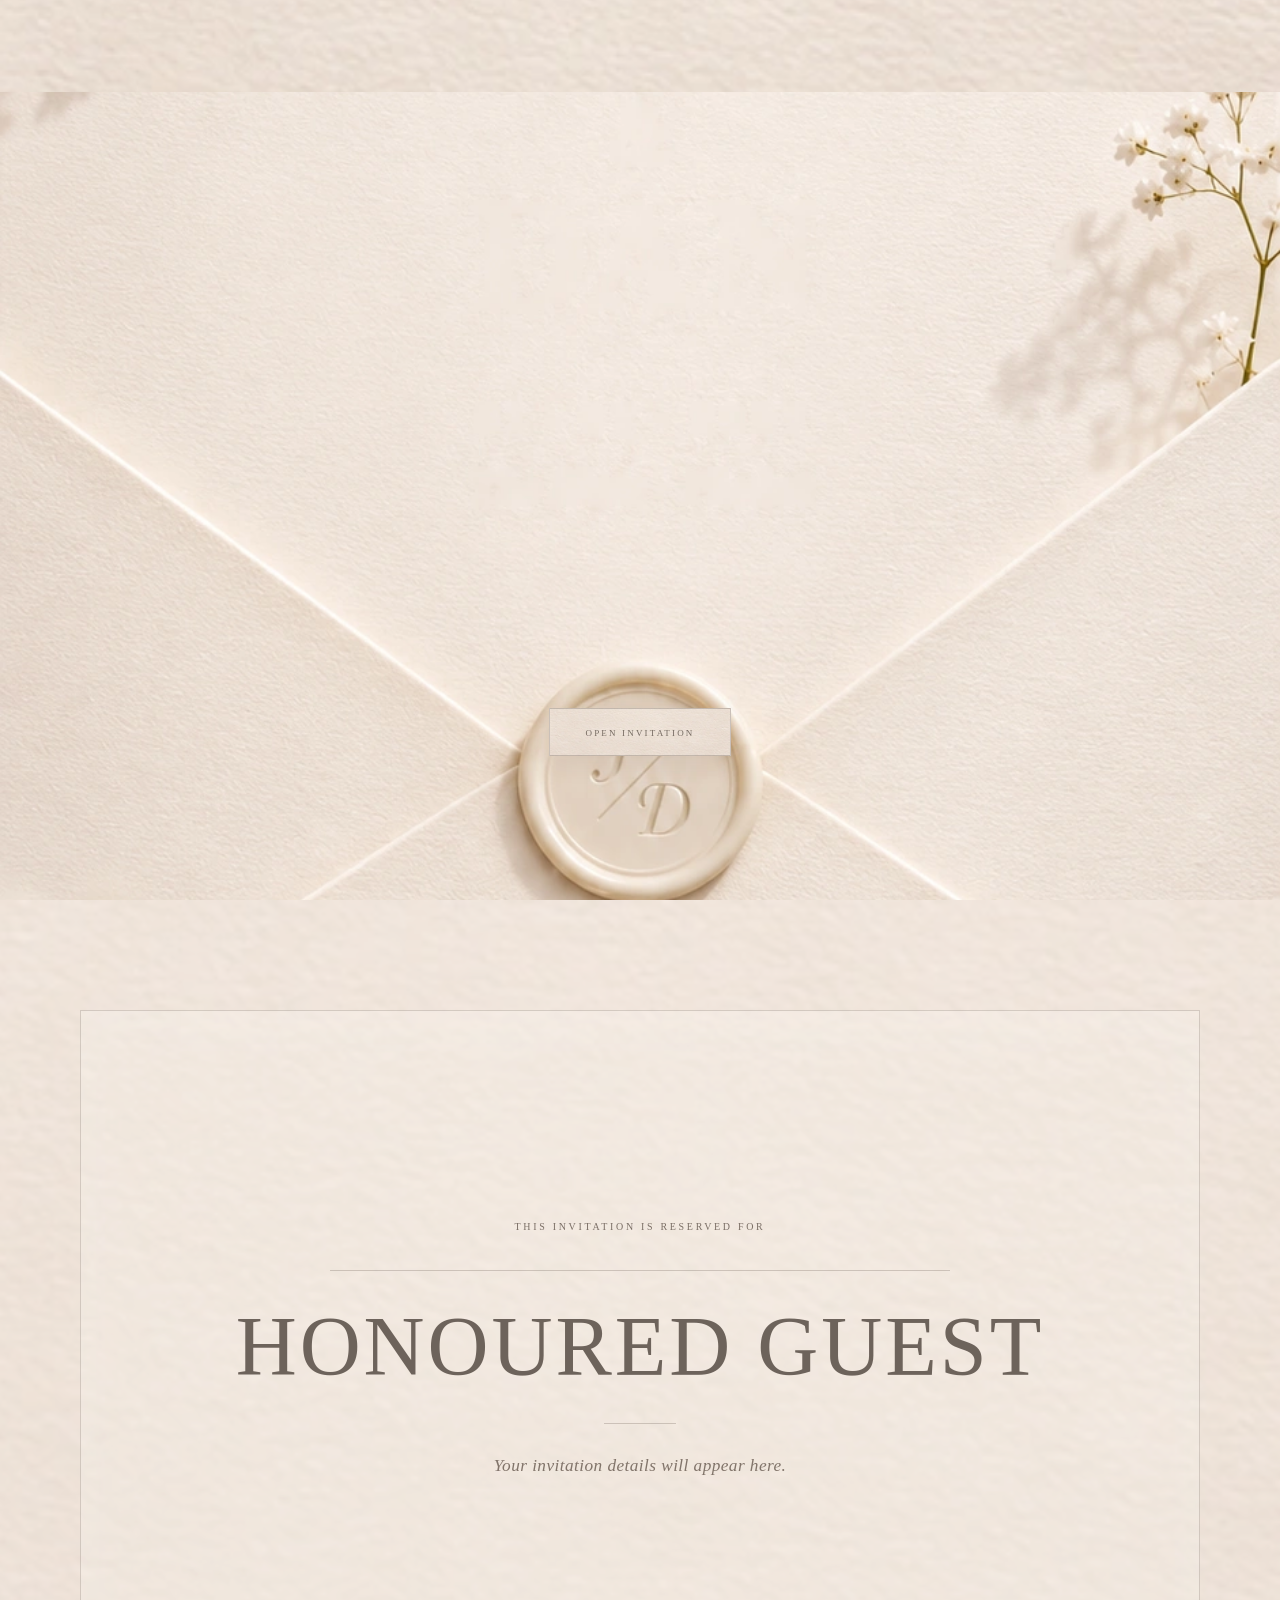
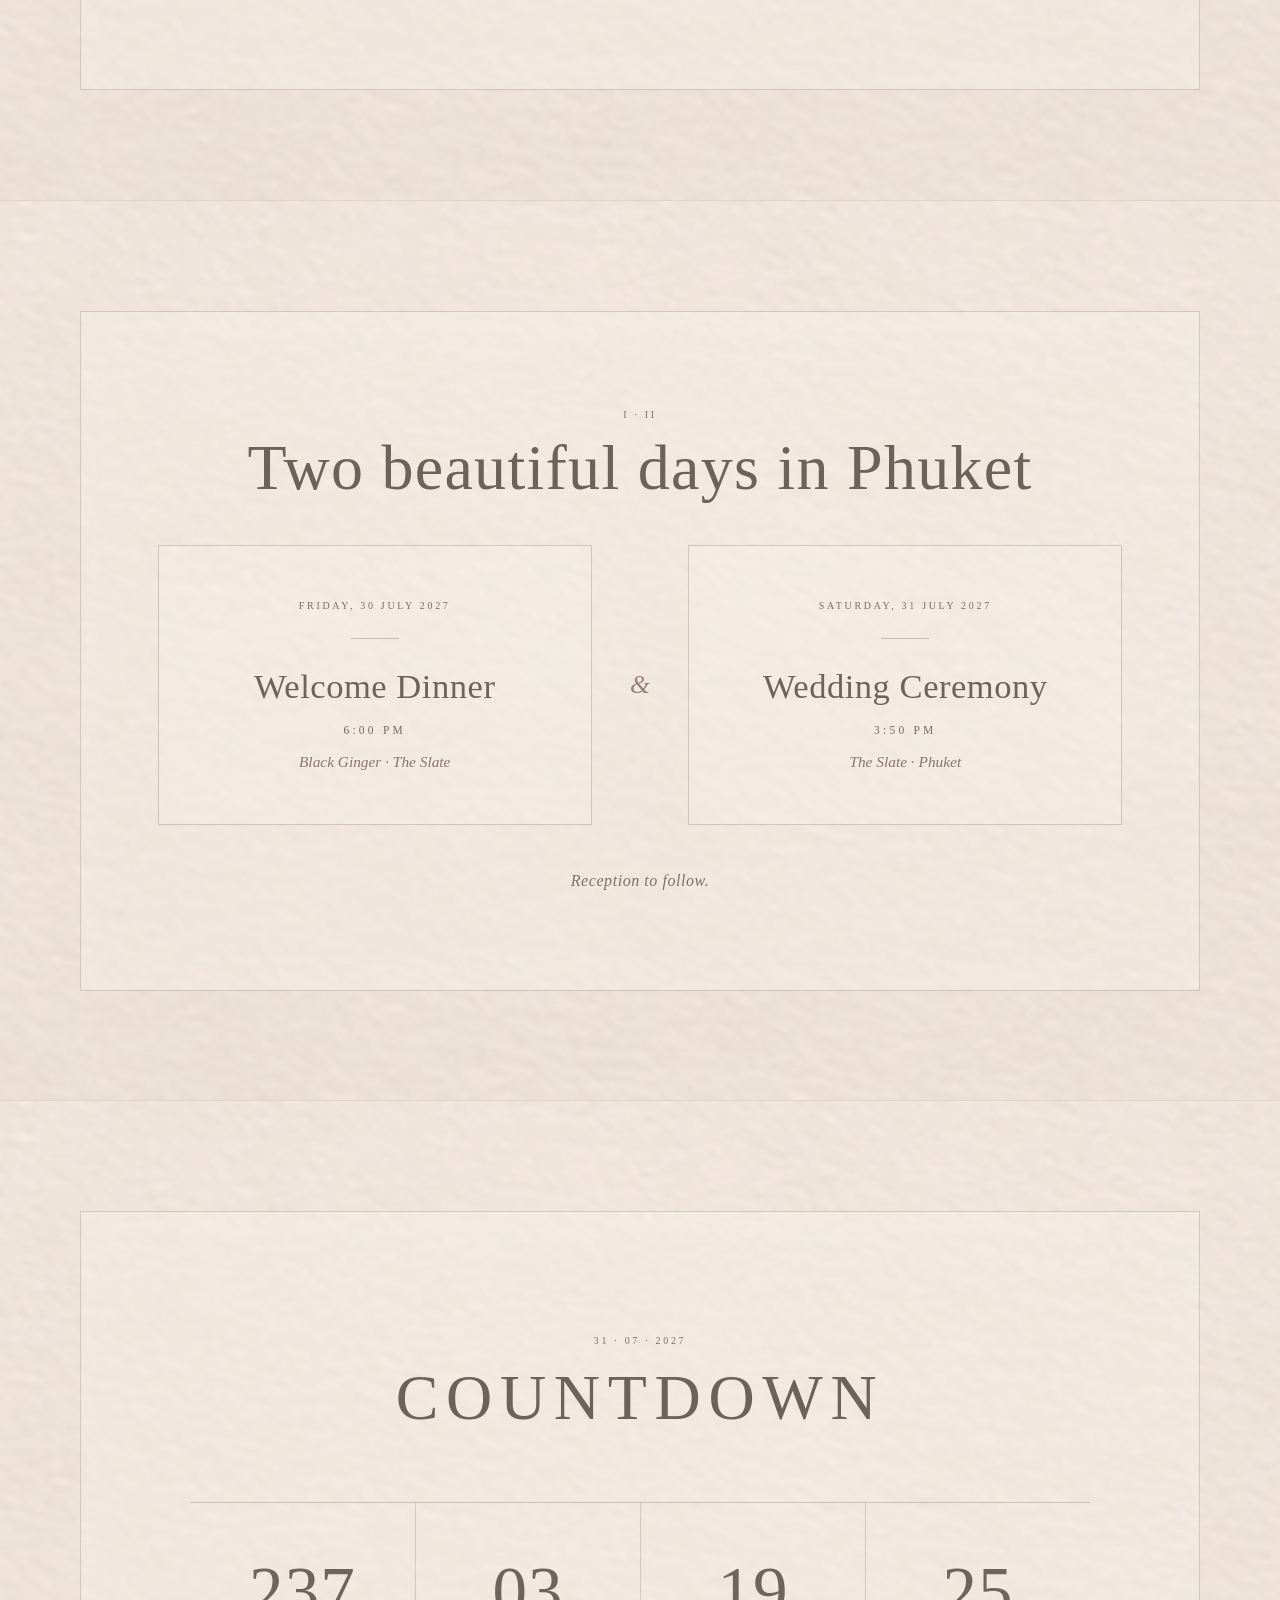
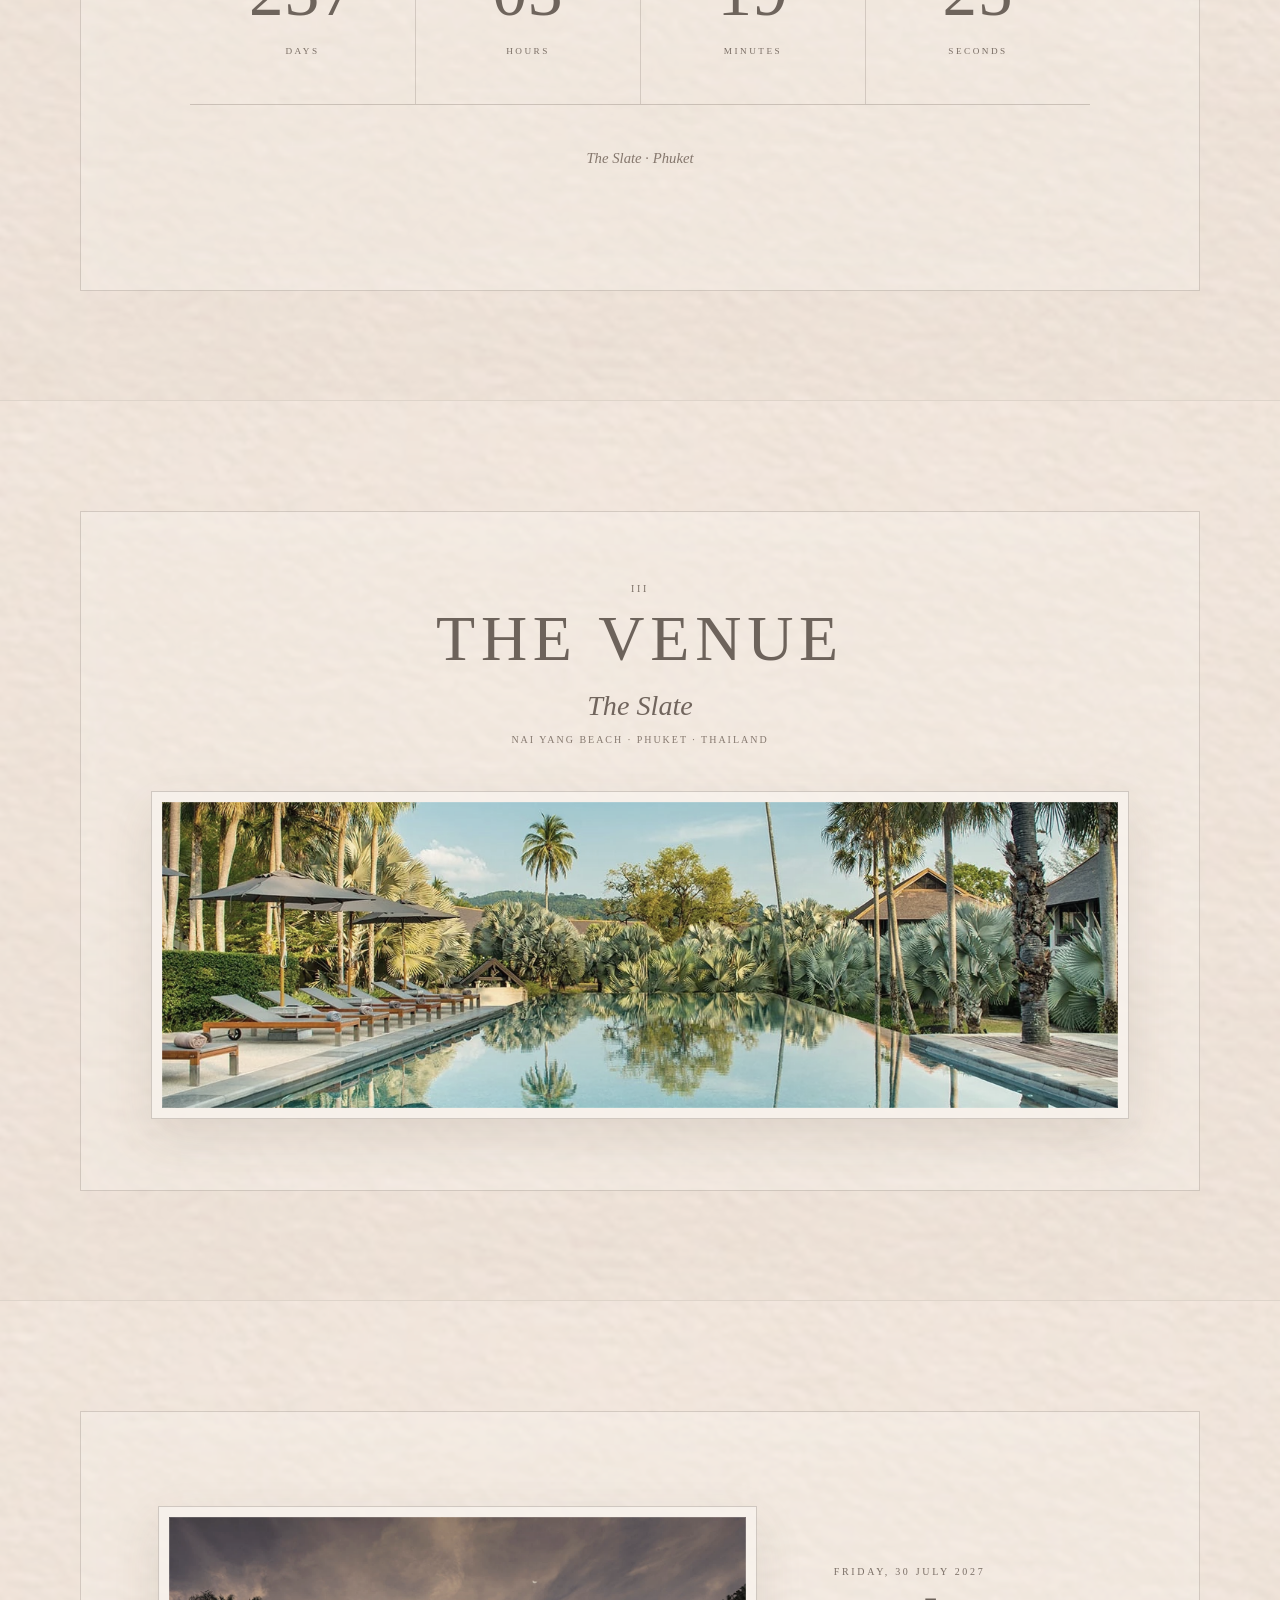
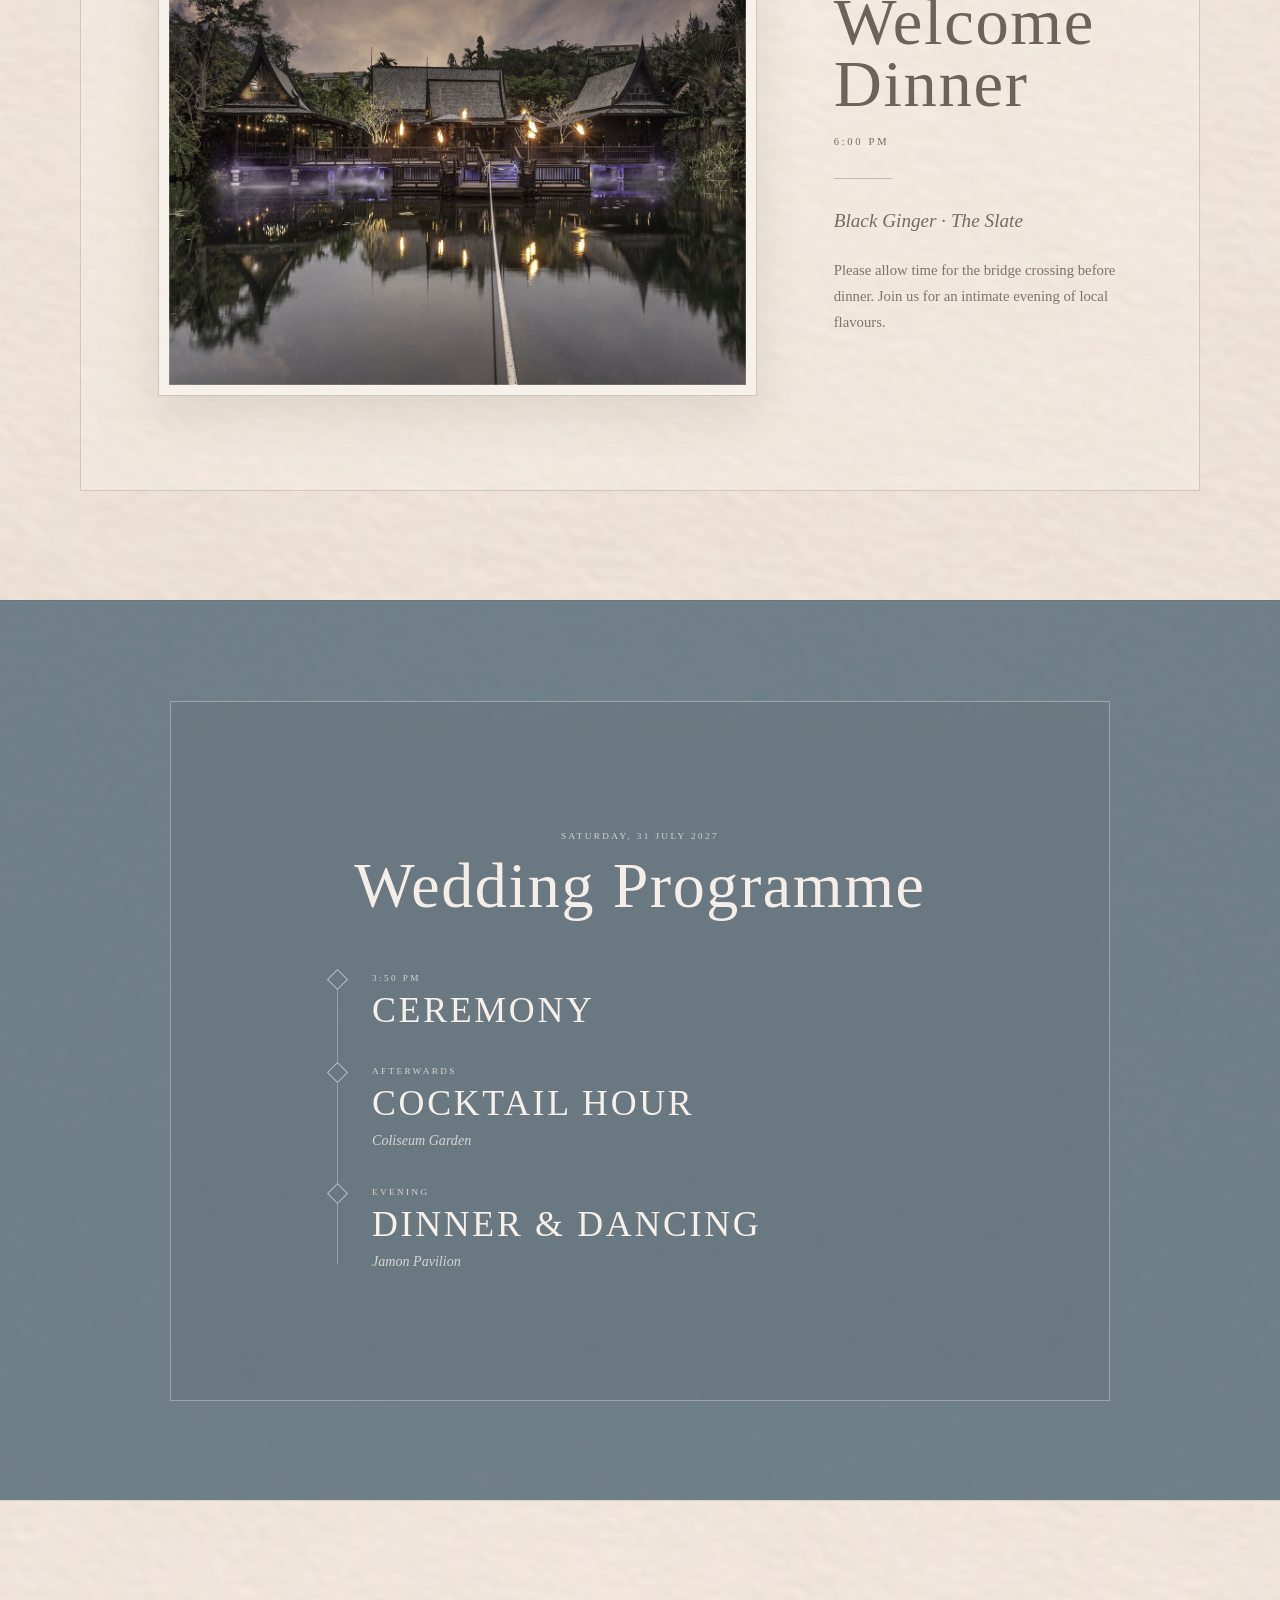
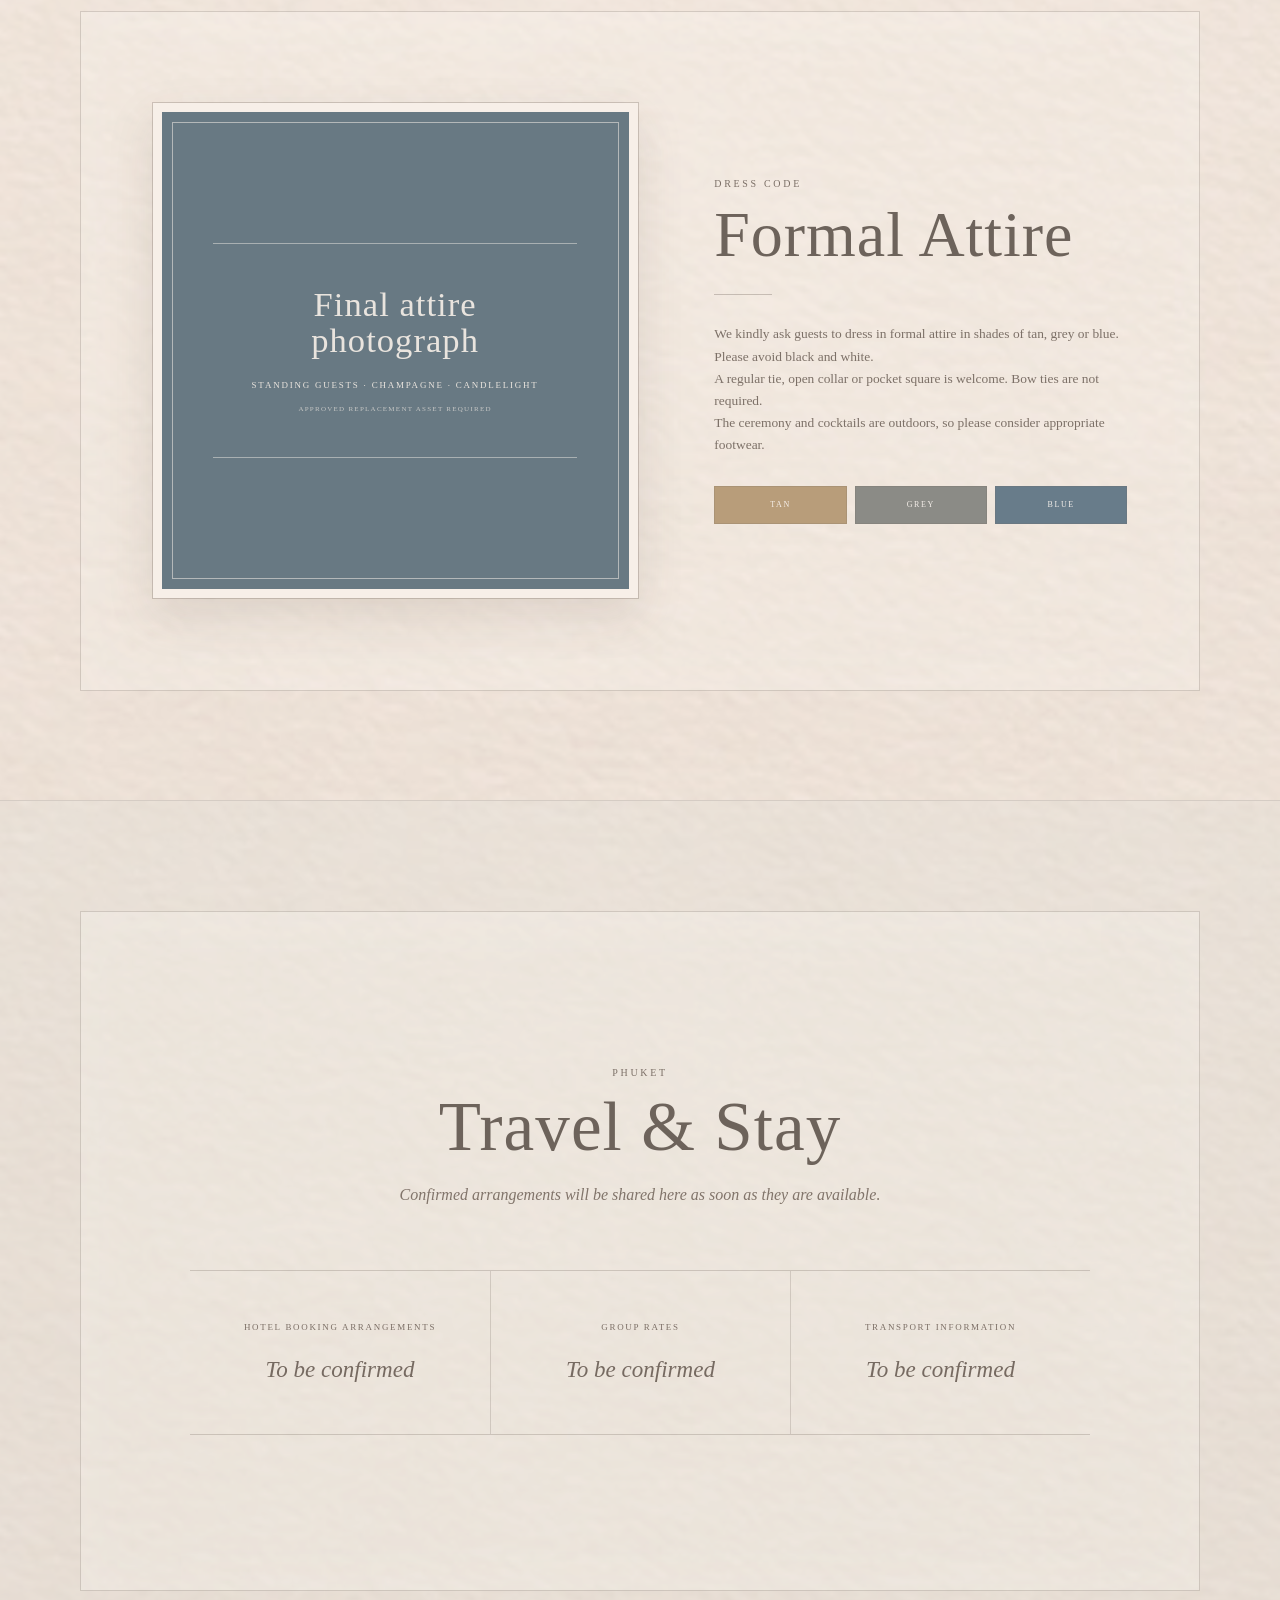
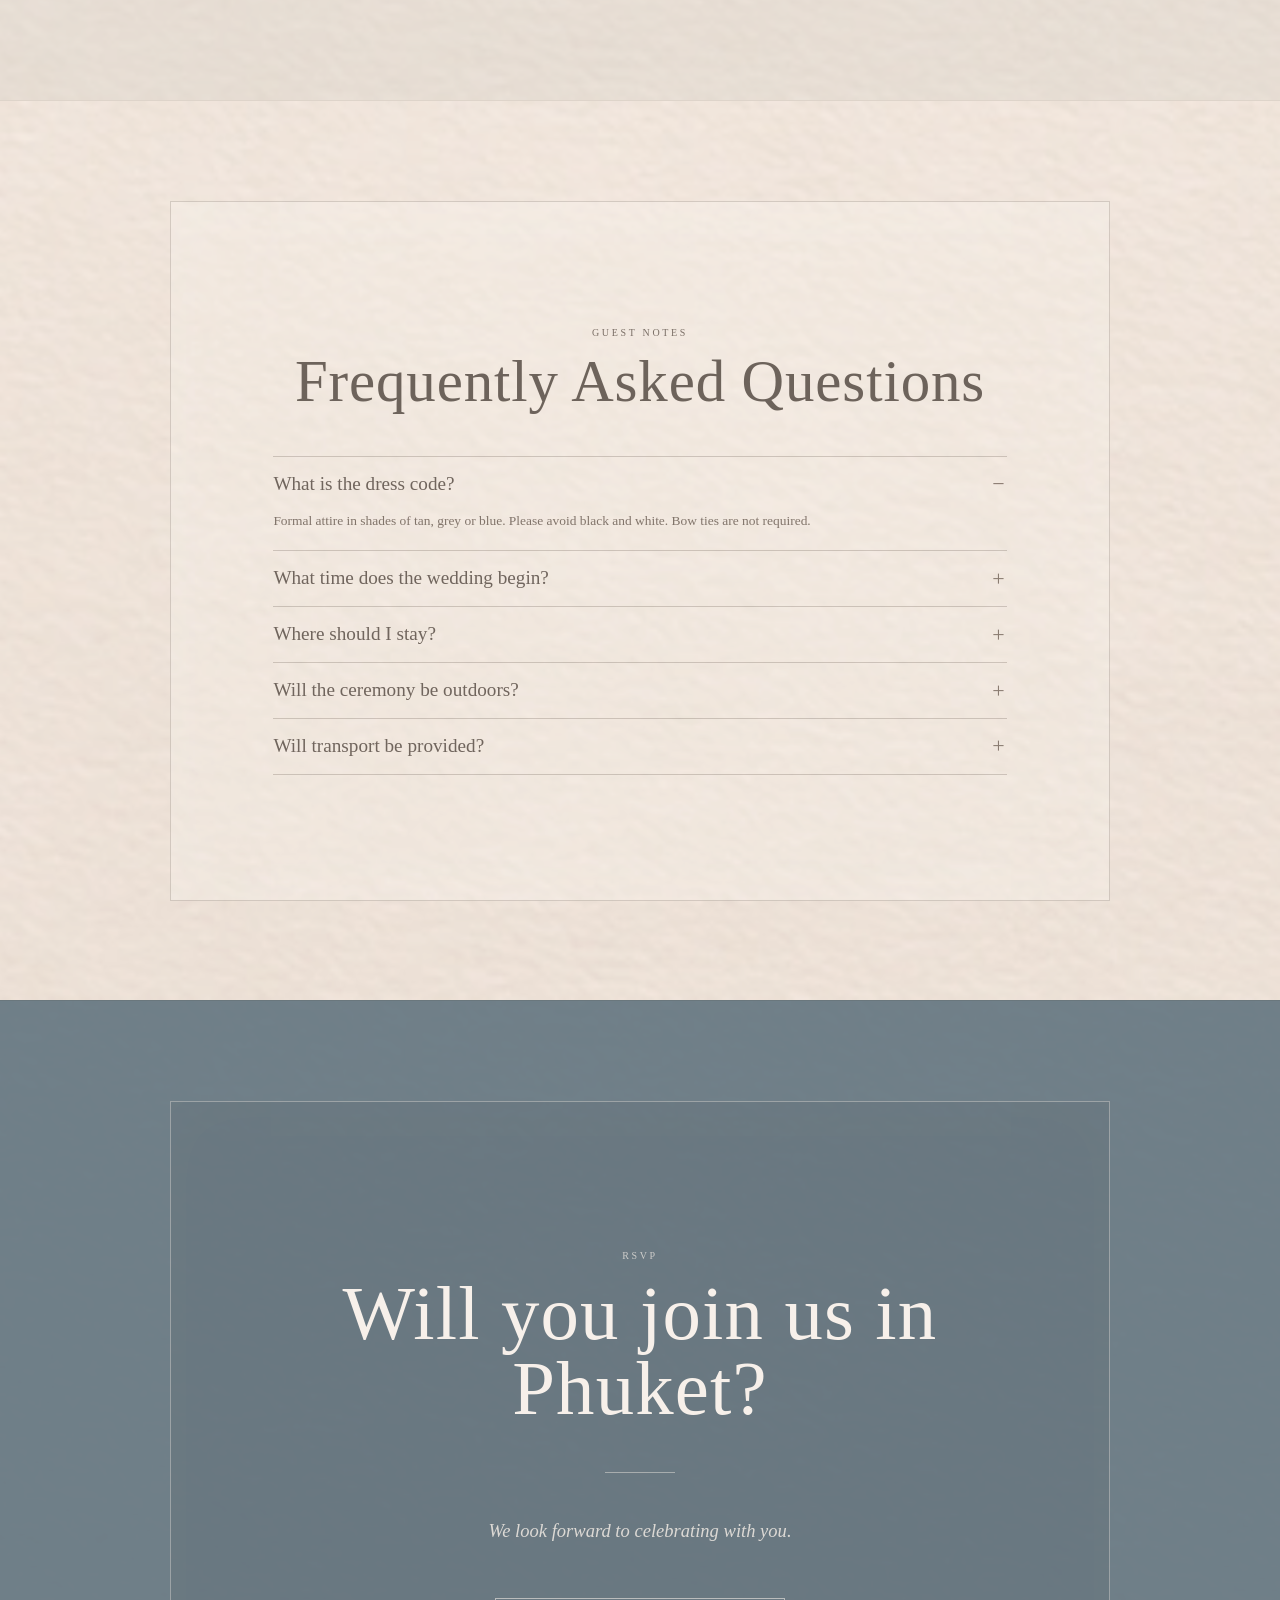
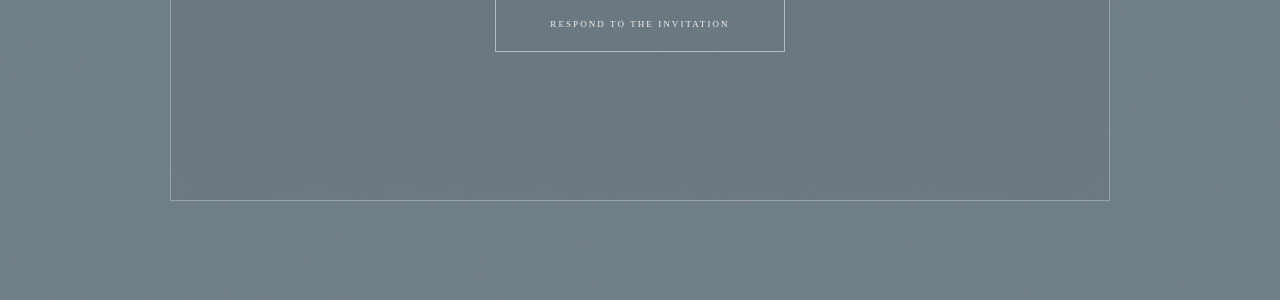
==== commit 4022e028: "Bust cached invitation assets" ====
--- a/index.html
+++ b/index.html
@@ -8,7 +8,7 @@
   <meta name="description" content="Jingjing and Dan invite you to their wedding celebration at The Slate, Phuket." />
   <title>Jingjing &amp; Dan · 31 July 2027</title>
   <script>document.documentElement.classList.replace('no-js', 'js');</script>
-  <link rel="stylesheet" href="home.css" />
+  <link rel="stylesheet" href="home.css?v=20261101-final" />
 </head>
 <body>
   <main id="home" class="envelope-home" data-state="closed">
@@ -295,6 +295,6 @@
     </section>
   </div>
 
-  <script src="app.js"></script>
+  <script src="app.js?v=20261101-final"></script>
 </body>
 </html>
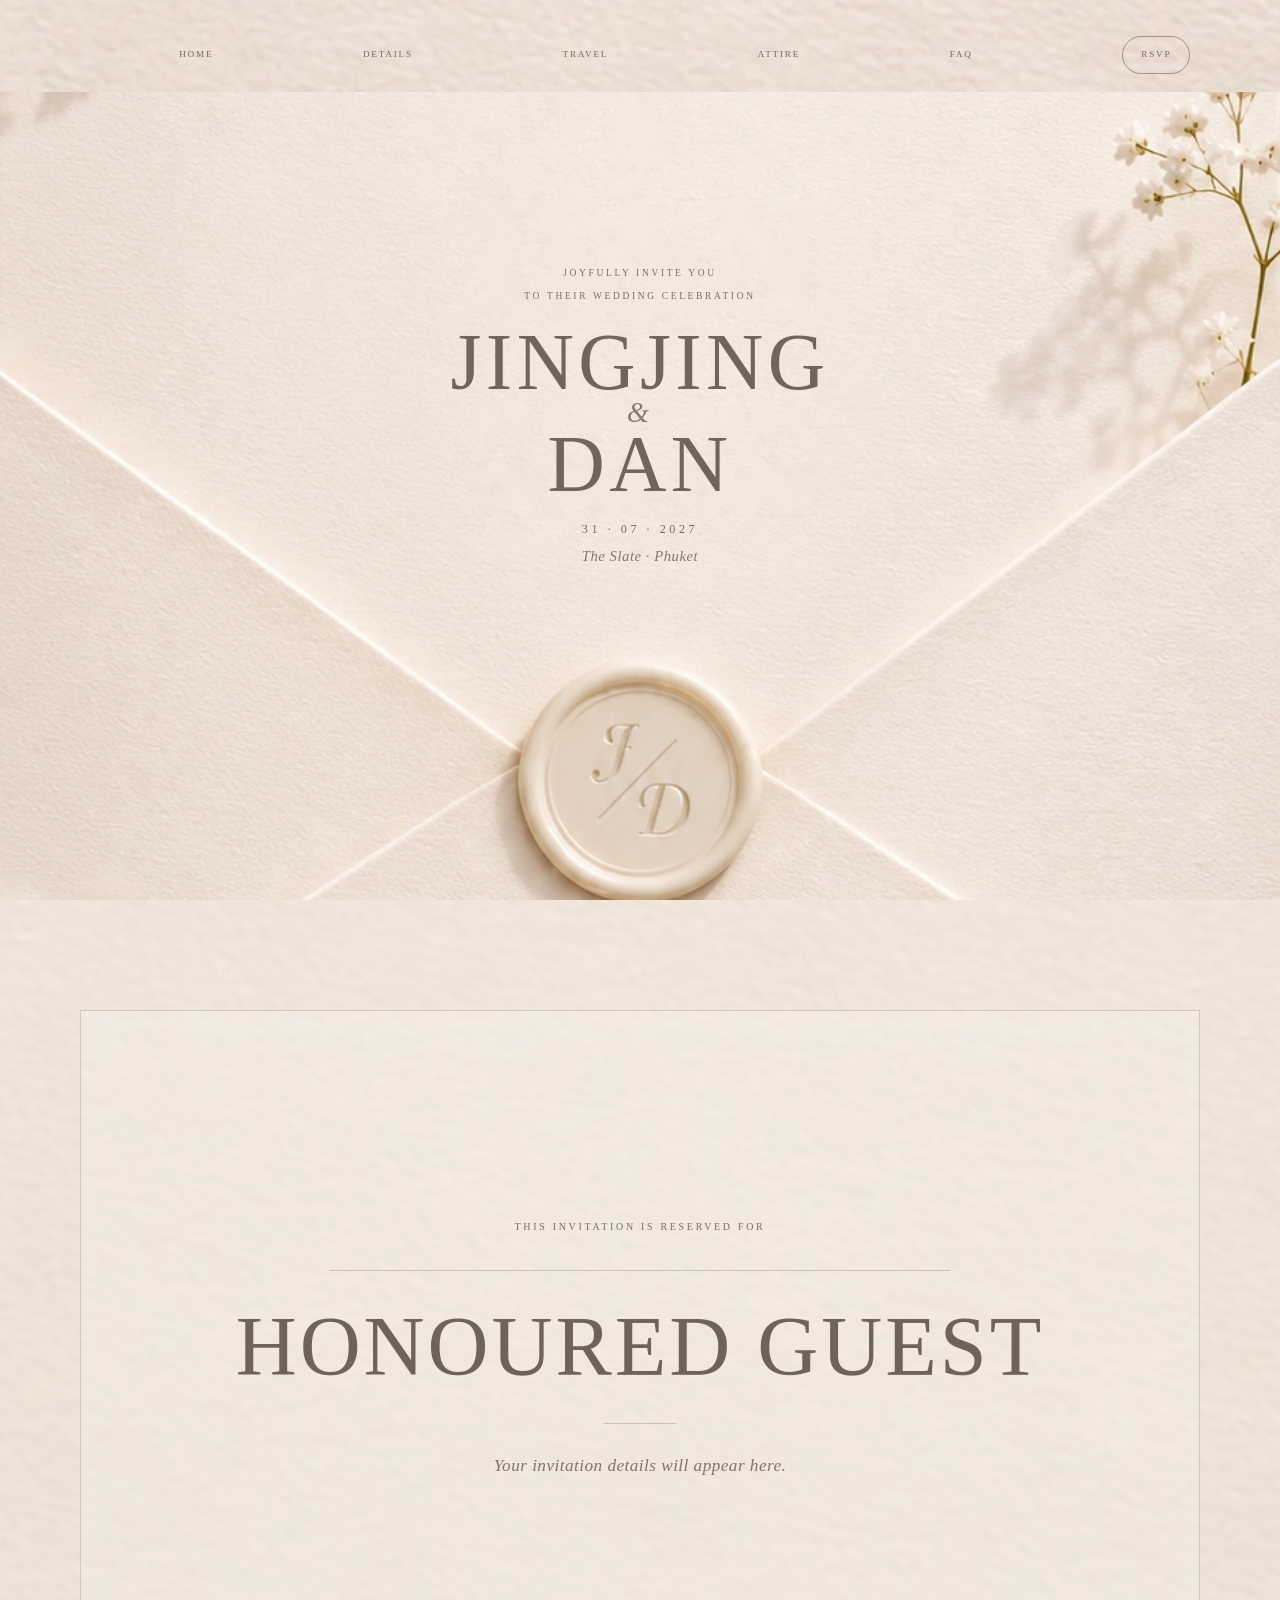
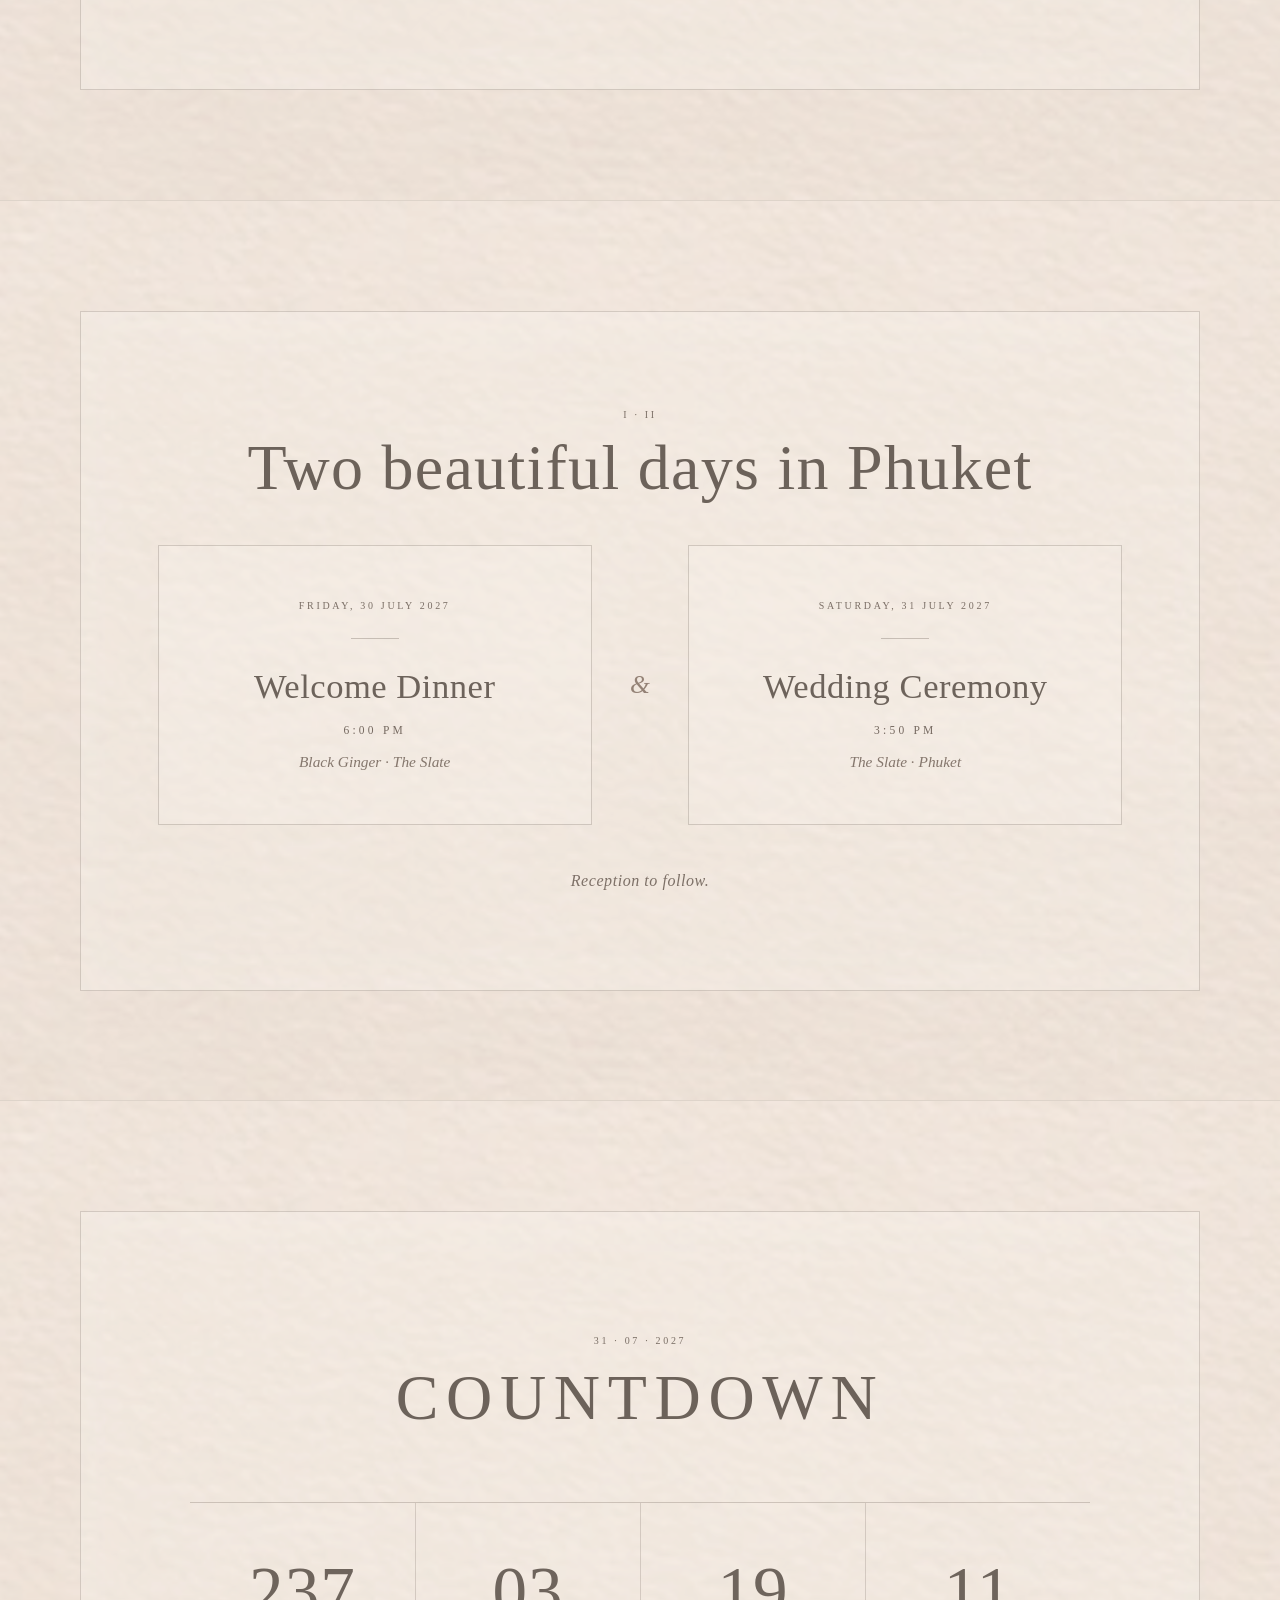
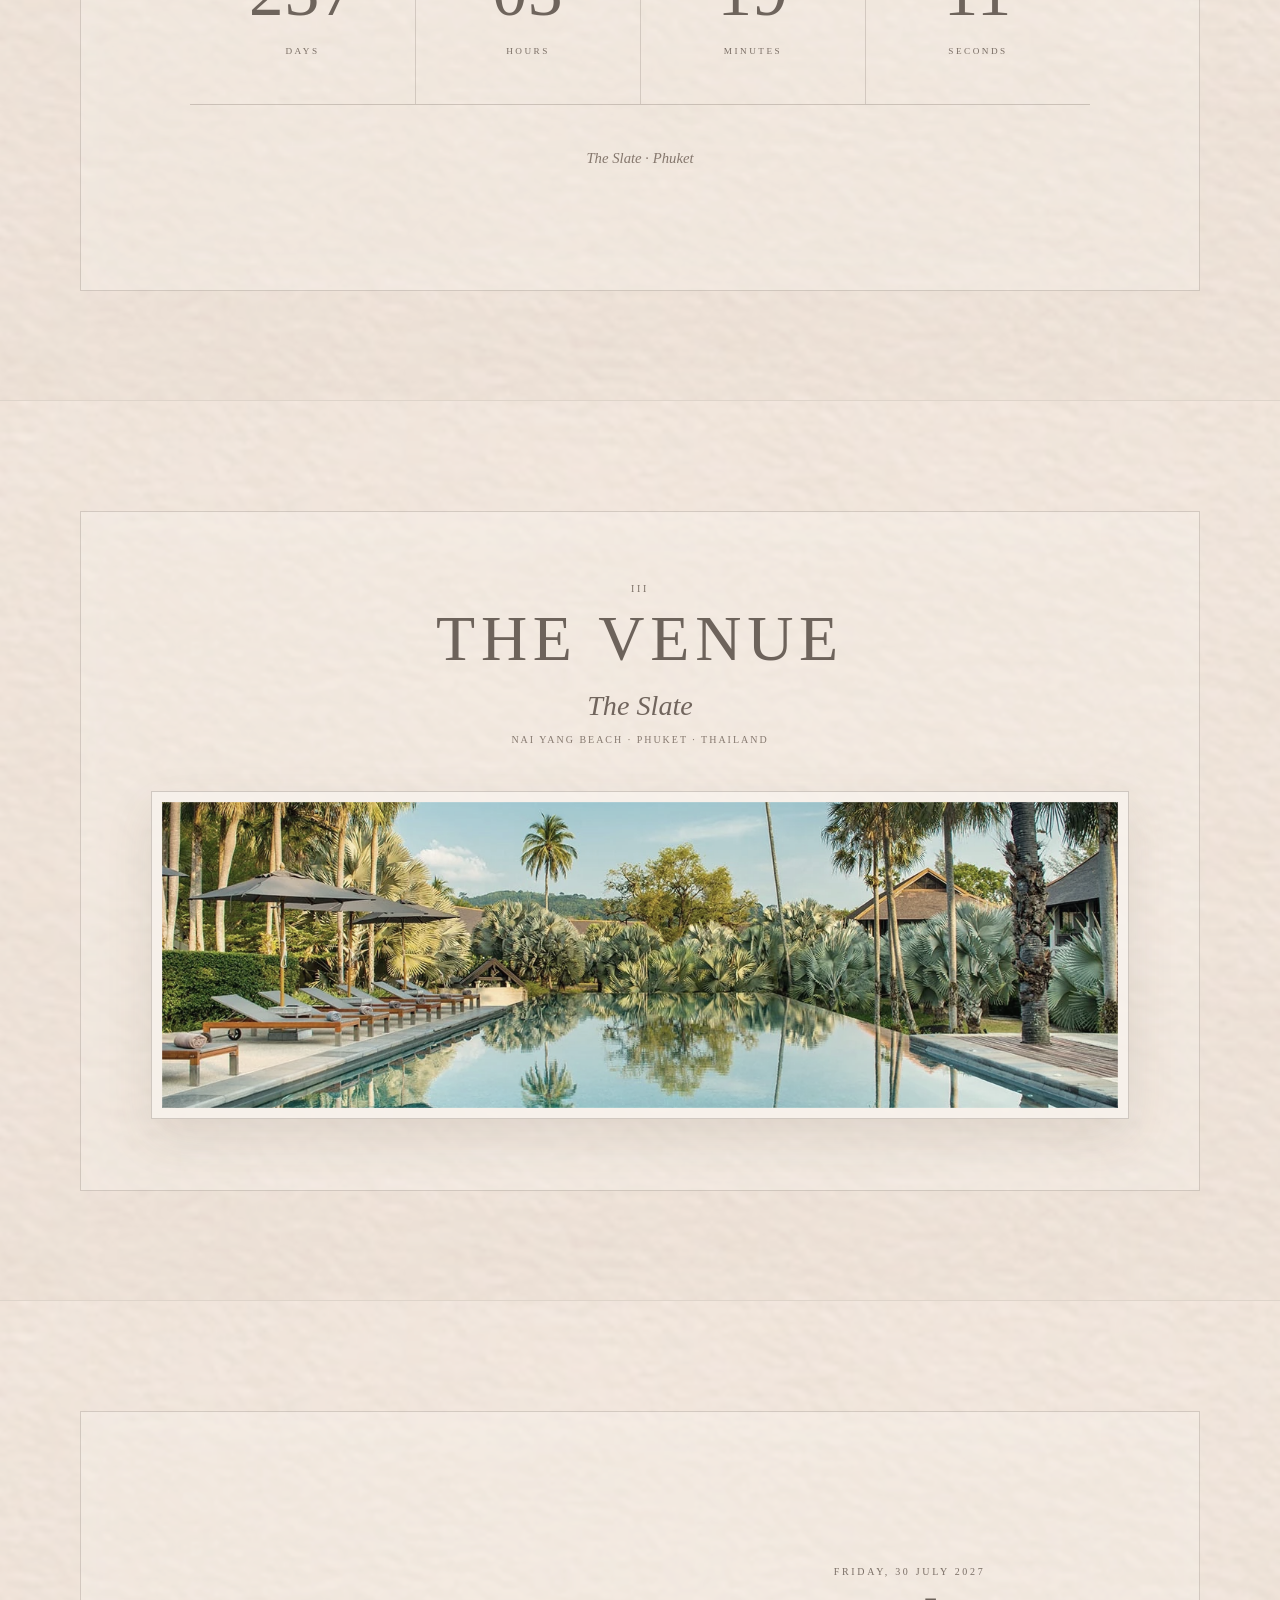
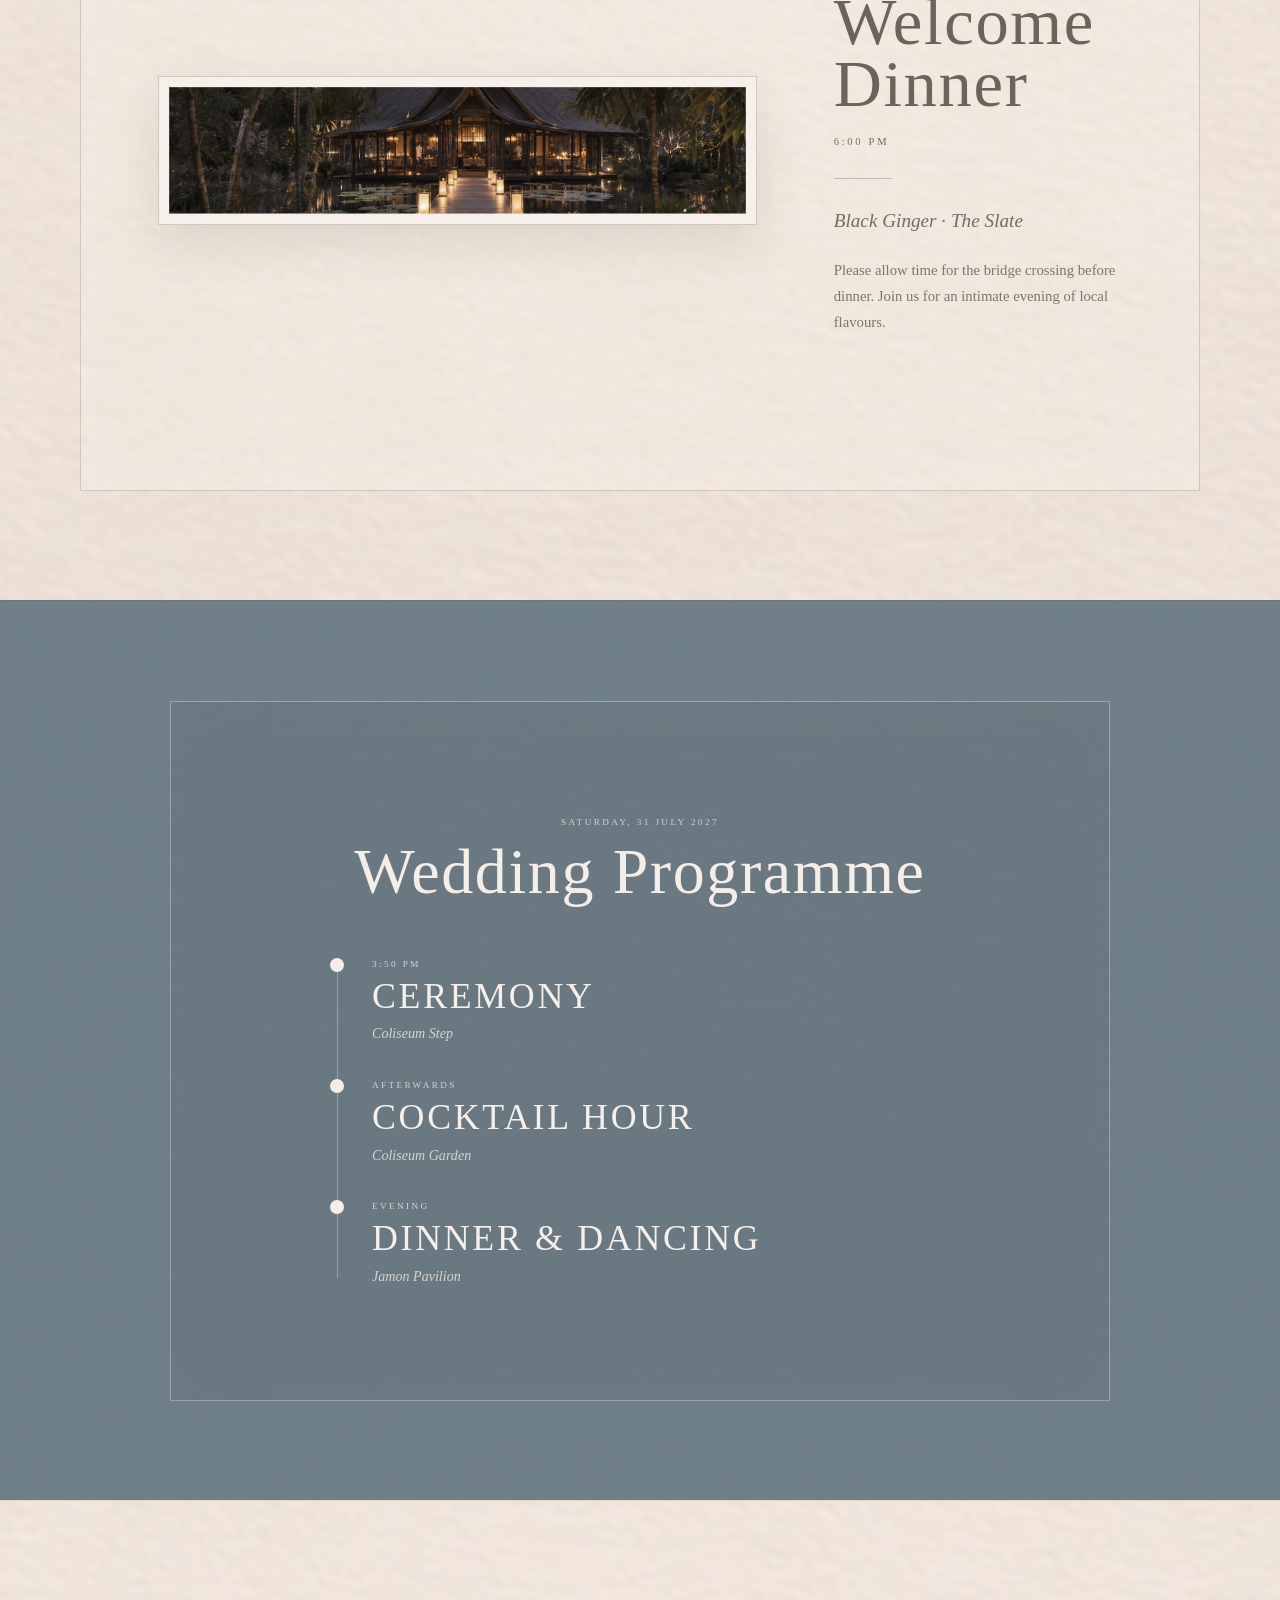
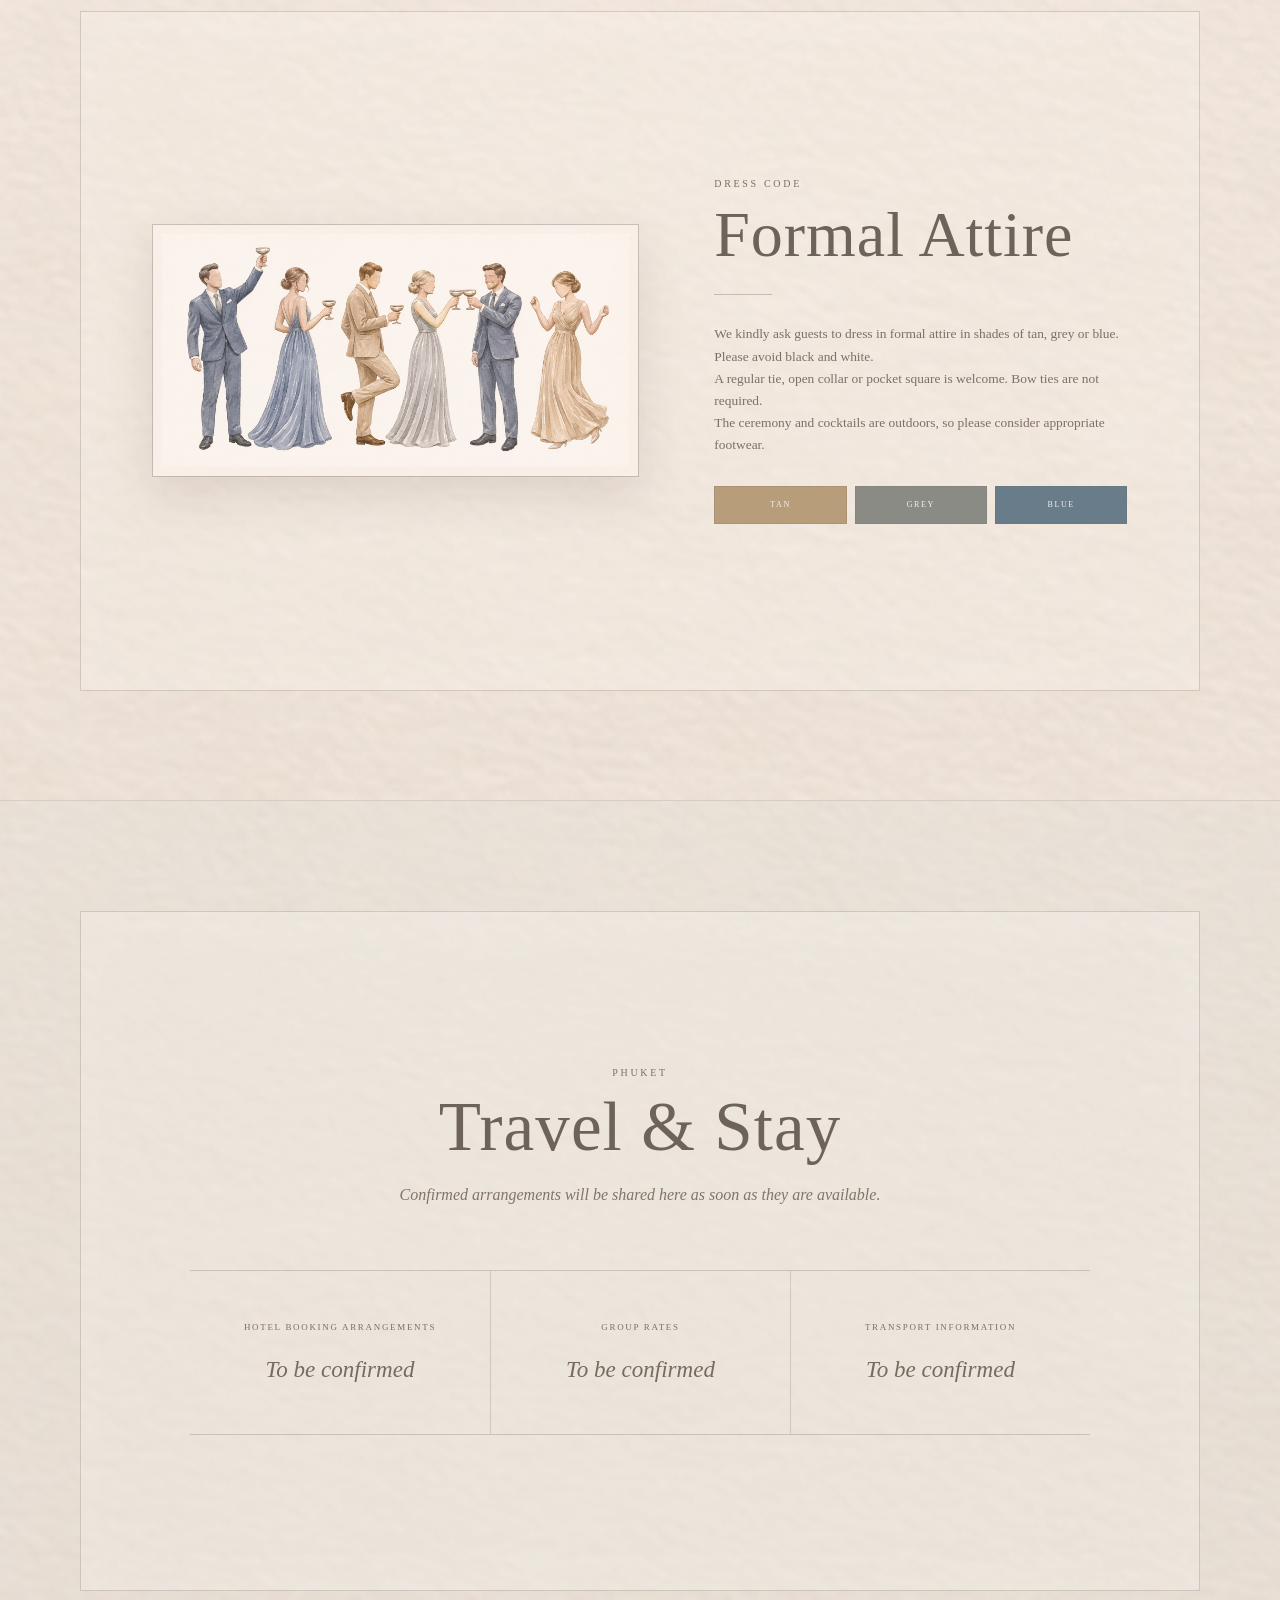
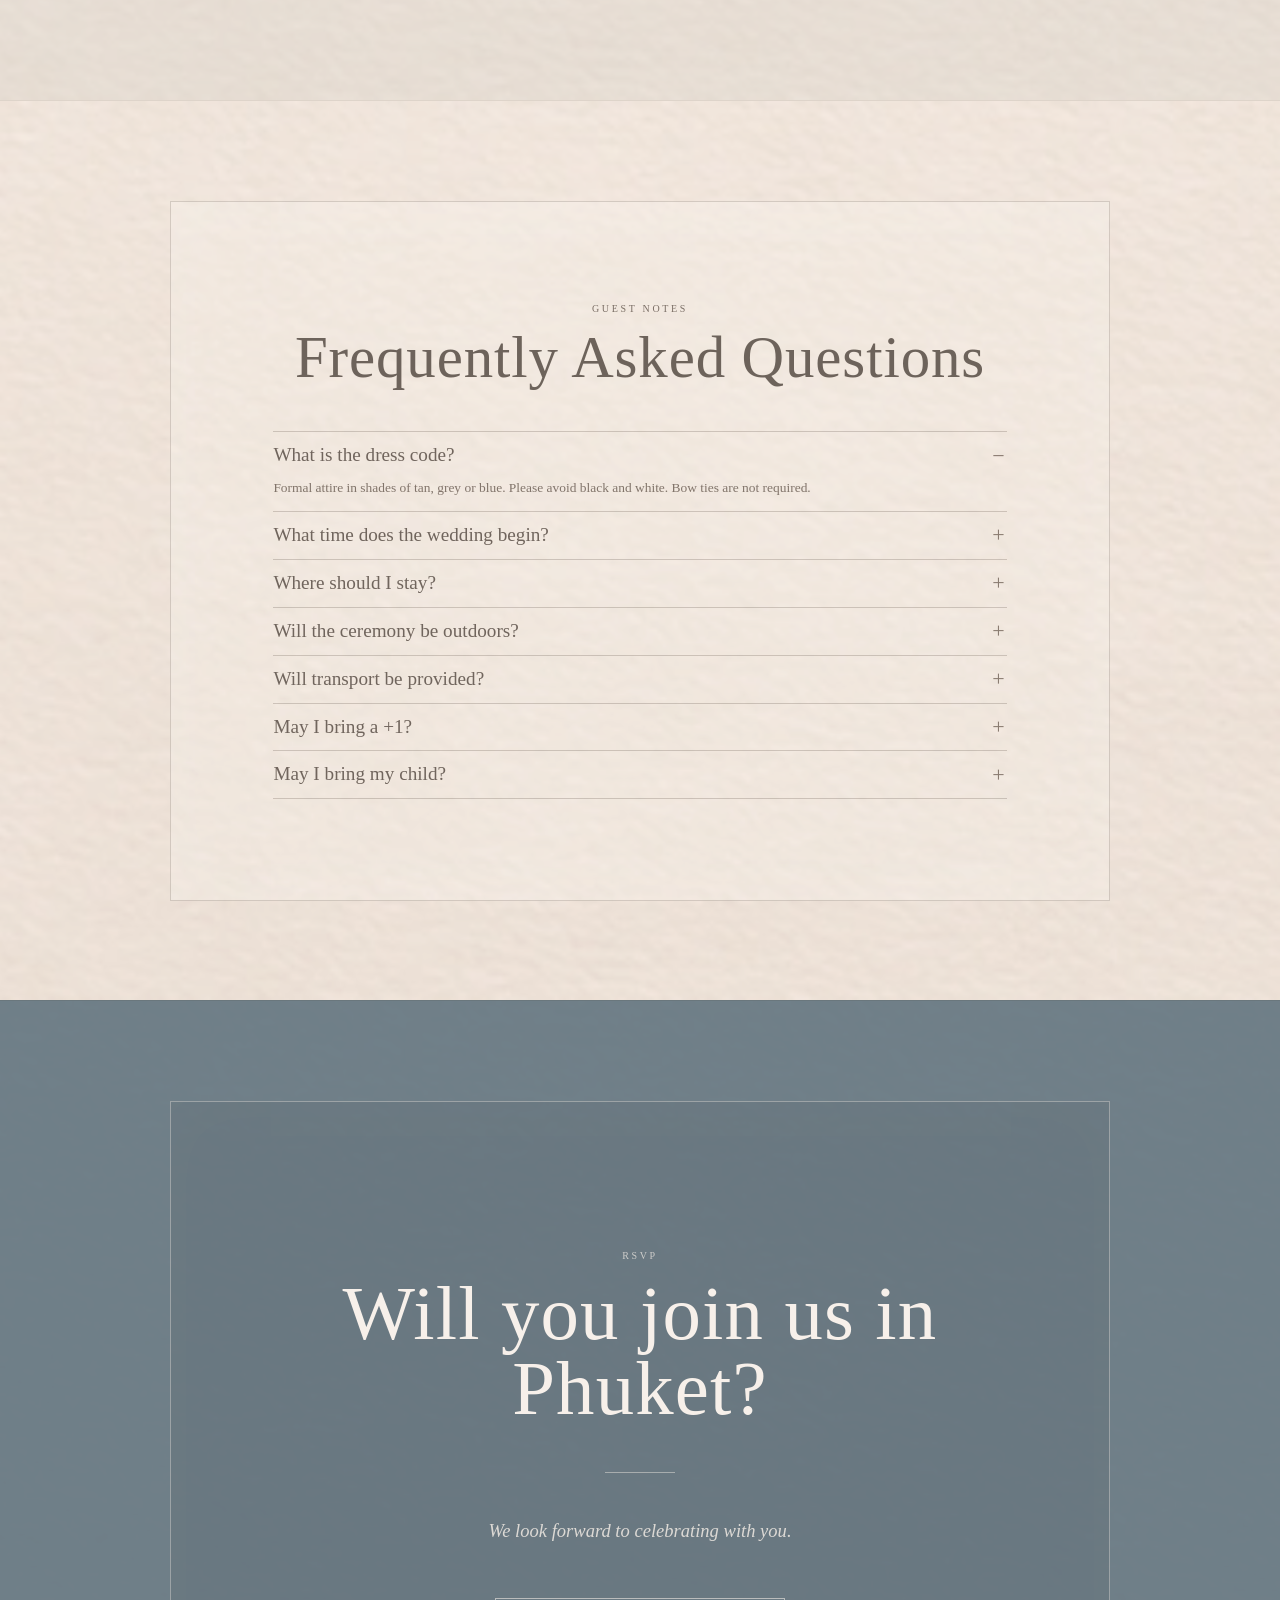
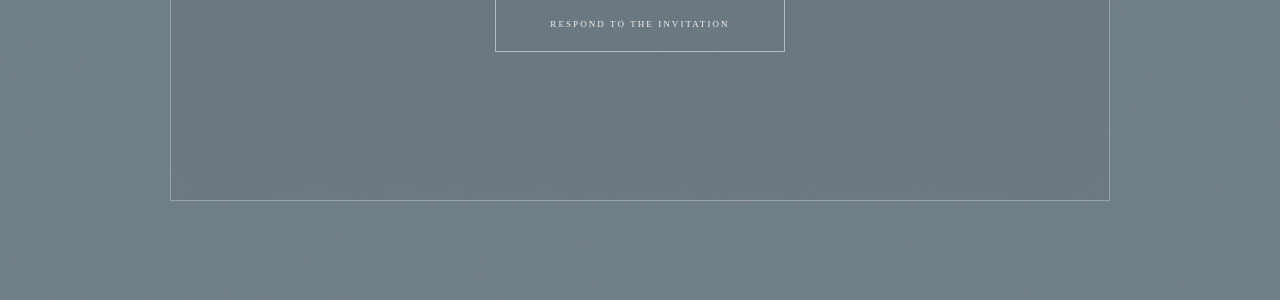
==== commit 1249e260: "Apply requested invitation content updates" ====
--- a/index.html
+++ b/index.html
@@ -8,17 +8,17 @@
   <meta name="description" content="Jingjing and Dan invite you to their wedding celebration at The Slate, Phuket." />
   <title>Jingjing &amp; Dan · 31 July 2027</title>
   <script>document.documentElement.classList.replace('no-js', 'js');</script>
-  <link rel="stylesheet" href="home.css?v=20261101-final" />
+  <link rel="stylesheet" href="home.css?v=20261102-content" />
 </head>
 <body>
-  <main id="home" class="envelope-home" data-state="closed">
+  <main id="home" class="envelope-home" data-state="revealed">
     <picture class="envelope-art" aria-hidden="true">
       <source media="(max-width: 640px)" srcset="assets/home-envelope-mobile.webp" />
       <img src="assets/home-envelope-desktop.webp" alt="" width="1672" height="941" decoding="sync" fetchpriority="high" />
     </picture>
 
     <div class="navigation-paper" aria-hidden="true"></div>
-    <header id="site-header" class="site-header" aria-hidden="true" inert>
+    <header id="site-header" class="site-header">
       <nav class="primary-navigation" aria-label="Wedding website">
         <a href="#home">Home</a>
         <a href="#details">Details</a>
@@ -35,7 +35,7 @@
     </header>
 
     <section class="invitation-paper" aria-labelledby="couple-names">
-      <div id="invitation-copy" class="invitation-copy" aria-hidden="true">
+      <div id="invitation-copy" class="invitation-copy">
         <p class="invitation-eyebrow">Joyfully invite you</p>
         <p class="invitation-eyebrow invitation-eyebrow-secondary">To their wedding celebration</p>
         <h1 id="couple-names" class="couple-names">
@@ -48,12 +48,6 @@
       </div>
     </section>
 
-    <div class="prompt-paper" aria-hidden="true"></div>
-    <button id="open-invitation" class="open-invitation" type="button" aria-expanded="false" aria-controls="invitation-copy site-header">
-      <span>Open invitation</span>
-    </button>
-
-    <p id="opening-status" class="visually-hidden" aria-live="polite"></p>
   </main>
 
   <div class="stationery-flow">
@@ -150,7 +144,7 @@
       <div class="stationery-frame welcome-frame">
         <figure class="mounted-photograph welcome-photograph">
           <div class="photograph-mat">
-            <img src="assets/black-ginger-official.webp" alt="Black Ginger restaurant across its lagoon at twilight" width="1500" height="1000" loading="lazy" decoding="async" />
+            <img src="assets/05_welcome_dinner_concept_not_actual_photo.png" alt="Atmosphere concept showing a lantern-lit tropical pavilion across a lily pond" width="1536" height="338" loading="lazy" decoding="async" />
           </div>
         </figure>
 
@@ -178,6 +172,7 @@
             <div class="programme-copy">
               <p class="programme-moment"><time datetime="2027-07-31T15:50:00+07:00">3:50 PM</time></p>
               <h3>Ceremony</h3>
+              <p class="programme-place">Coliseum Step</p>
             </div>
           </li>
           <li class="programme-item">
@@ -202,13 +197,9 @@
 
     <section id="attire" class="stationery-section attire-section" aria-labelledby="attire-heading">
       <div class="stationery-frame attire-frame">
-        <div class="attire-visual" role="img" aria-label="Reserved for an approved photographic image of standing guests in tan, grey and blue formal eveningwear holding champagne">
-          <div class="attire-visual-inner">
-            <p>Final attire photograph</p>
-            <span>Standing guests · Champagne · Candlelight</span>
-            <small>Approved replacement asset required</small>
-          </div>
-        </div>
+        <figure class="attire-visual">
+          <img src="assets/03_attire_preferred_style_reference.png" alt="Illustrated guests in tan, grey and blue formal attire raising champagne glasses" width="1774" height="887" loading="lazy" decoding="async" />
+        </figure>
 
         <div class="attire-copy">
           <p class="section-number">Dress Code</p>
@@ -278,7 +269,15 @@
           </details>
           <details class="faq-item">
             <summary>Will transport be provided?</summary>
-            <p>Transport information is not yet confirmed. Details will be shared here when available.</p>
+            <p>Guests who book a stay of three nights or more receive complimentary airport pickup. Otherwise, The Slate is approximately a 10-minute taxi ride from Phuket International Airport. We recommend downloading the Grab app, or you can use the airport taxi service on arrival.</p>
+          </details>
+          <details class="faq-item">
+            <summary>May I bring a +1?</summary>
+            <p>Your invitation will show whether a +1 has been included. We kindly ask that only the guests named on the invitation attend, and we appreciate your understanding.</p>
+          </details>
+          <details class="faq-item">
+            <summary>May I bring my child?</summary>
+            <p>Your invitation will show whether your child has been included. The hotel also offers childcare services at an additional cost. If you would like to receive childcare information, please indicate this in your RSVP response.</p>
           </details>
         </div>
       </div>
@@ -295,6 +294,6 @@
     </section>
   </div>
 
-  <script src="app.js?v=20261101-final"></script>
+  <script src="app.js?v=20261102-content"></script>
 </body>
 </html>
--- a/home.css
+++ b/home.css
@@ -527,7 +527,7 @@
 }
 
 .welcome-photograph img {
-  height: clamp(390px, 52vh, 470px);
+  height: auto;
   object-position: 50% 50%;
 }
 
@@ -633,12 +633,13 @@
 .programme-marker {
   position: relative;
   z-index: 1;
-  width: 15px;
-  height: 15px;
+  width: 14px;
+  height: 14px;
   display: block;
-  border: 1px solid rgba(245, 238, 231, .62);
-  background: var(--muted-blue);
-  transform: rotate(45deg);
+  border: 0;
+  border-radius: 50%;
+  background: #f5eee8;
+  transform: none;
 }
 
 .programme-copy h3 {
@@ -666,15 +667,20 @@
 
 .attire-visual {
   position: relative;
-  min-height: clamp(430px, 55vh, 500px);
-  display: grid;
-  place-items: center;
+  min-height: 0;
+  margin: 0;
   overflow: hidden;
   color: rgba(247, 240, 232, .9);
   border: 9px solid #f7efe8;
   outline: 1px solid rgba(116, 104, 95, .3);
   background: var(--muted-blue);
   box-shadow: 0 18px 44px rgba(83, 65, 52, .13);
+}
+
+.attire-visual img {
+  display: block;
+  width: 100%;
+  height: auto;
 }
 
 .attire-visual::before {
@@ -812,7 +818,7 @@
   width: min(100%, 940px);
   min-height: min(700px, 78vh);
   align-items: stretch;
-  padding: clamp(48px, 6vw, 74px) clamp(58px, 8vw, 108px);
+  padding: clamp(38px, 4vw, 52px) clamp(58px, 8vw, 108px);
   text-align: left;
 }
 
@@ -827,10 +833,10 @@
 .faq-item { border-bottom: 1px solid rgba(116, 104, 95, .3); }
 .faq-item summary {
   position: relative;
-  min-height: 54px;
+  min-height: 46px;
   display: flex;
   align-items: center;
-  padding: 15px 42px 15px 0;
+  padding: 11px 42px 11px 0;
   color: #70655d;
   cursor: pointer;
   list-style: none;
@@ -851,7 +857,7 @@
 .rsvp-button:focus-visible { outline: 1px solid currentColor; outline-offset: 5px; }
 .faq-item p {
   max-width: 700px;
-  margin: -2px 48px 19px 0;
+  margin: -2px 48px 12px 0;
   color: #81746a;
   font: 400 clamp(13px, 1.05vw, 15px)/1.6 var(--serif);
 }
@@ -1181,7 +1187,7 @@
   }
 
   .welcome-photograph img {
-    height: 260px;
+    height: auto;
     object-position: 50% 50%;
   }
 
@@ -1238,7 +1244,7 @@
     text-align: center;
   }
 
-  .attire-visual { min-height: 235px; }
+  .attire-visual { min-height: 0; }
   .attire-visual-inner {
     width: 82%;
     padding: 27px 16px;
@@ -1315,7 +1321,7 @@
 
   .faq-frame {
     min-height: calc(100svh - 116px);
-    padding: 43px 23px;
+    padding: 30px 23px;
   }
 
   .faq-heading-group h2 {
@@ -1324,17 +1330,17 @@
     line-height: 1;
   }
 
-  .faq-list { margin-top: 31px; }
+  .faq-list { margin-top: 22px; }
   .faq-item summary {
-    min-height: 47px;
-    padding: 12px 30px 12px 0;
+    min-height: 40px;
+    padding: 9px 30px 9px 0;
     font-size: 14px;
     line-height: 1.25;
   }
 
   .faq-item summary::after { right: 0; font-size: 18px; }
   .faq-item p {
-    margin: -1px 27px 14px 0;
+    margin: -1px 27px 10px 0;
     font-size: 11.5px;
     line-height: 1.45;
   }
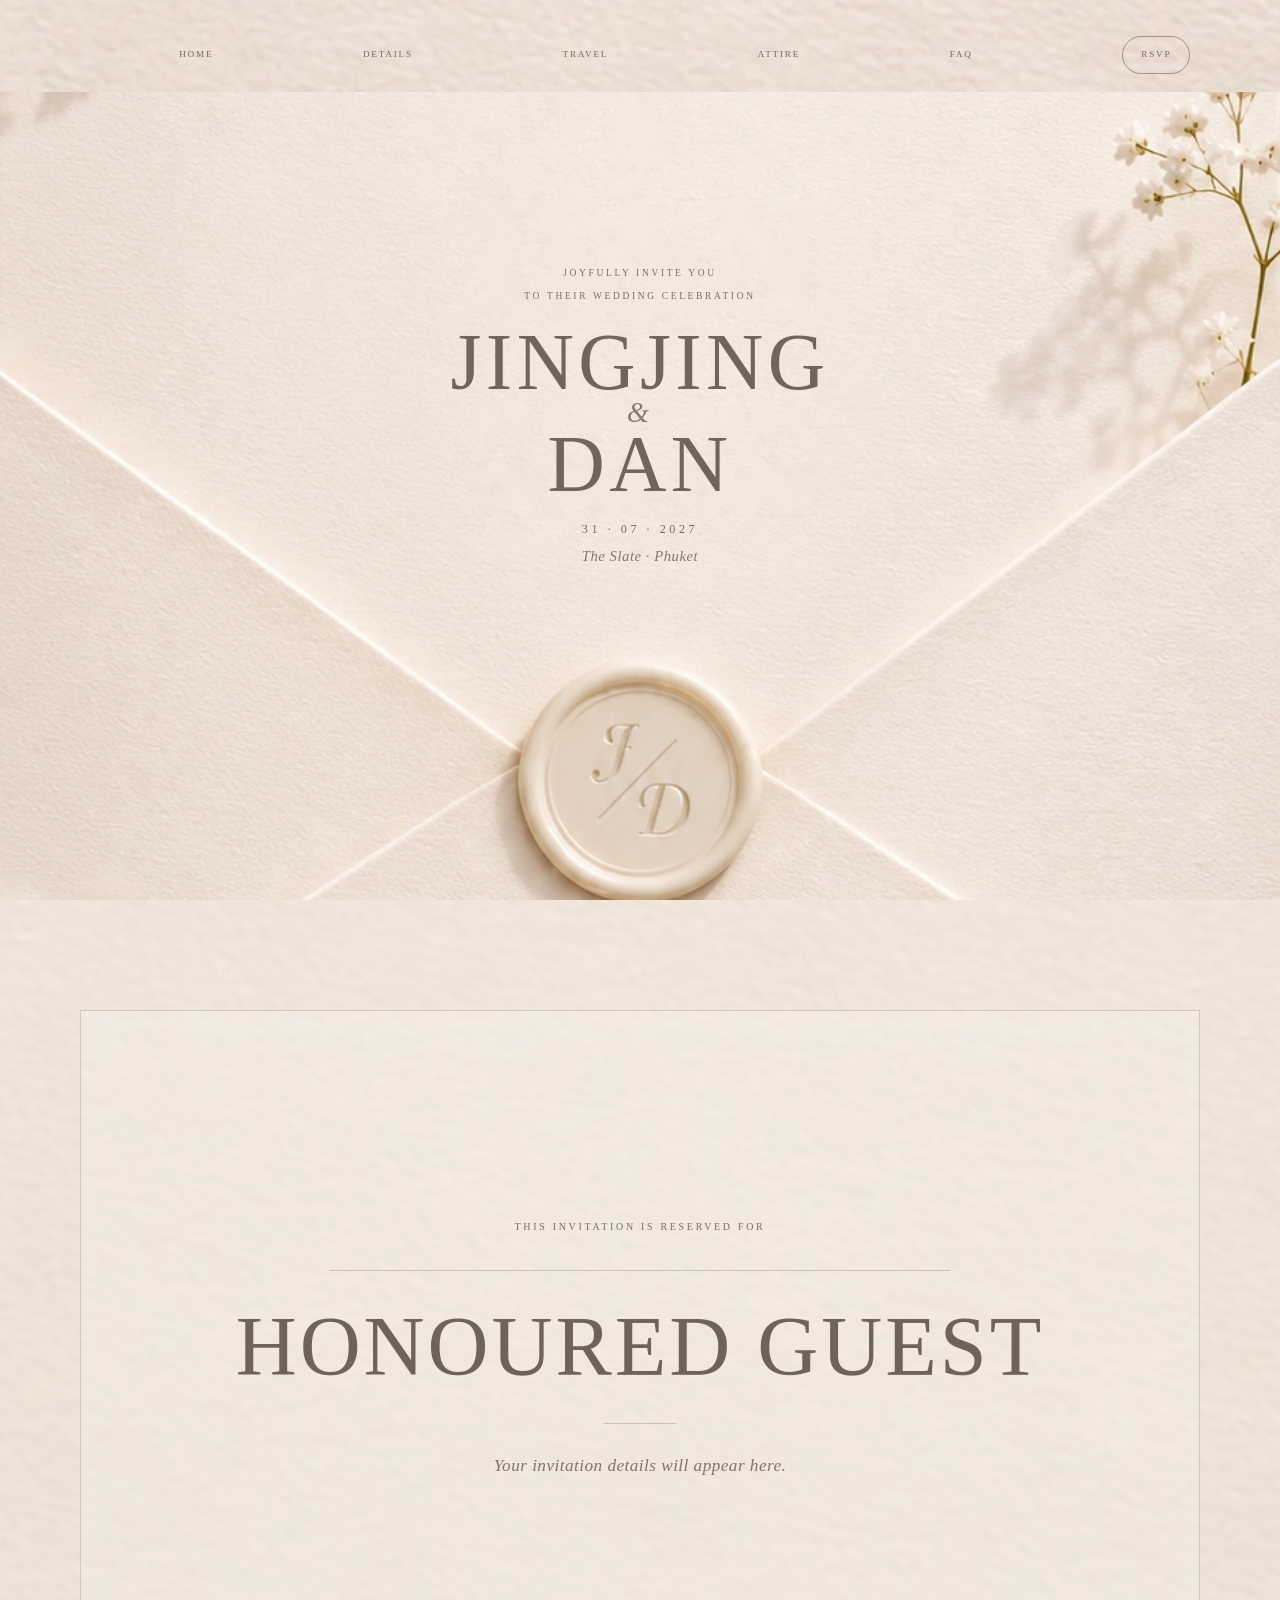
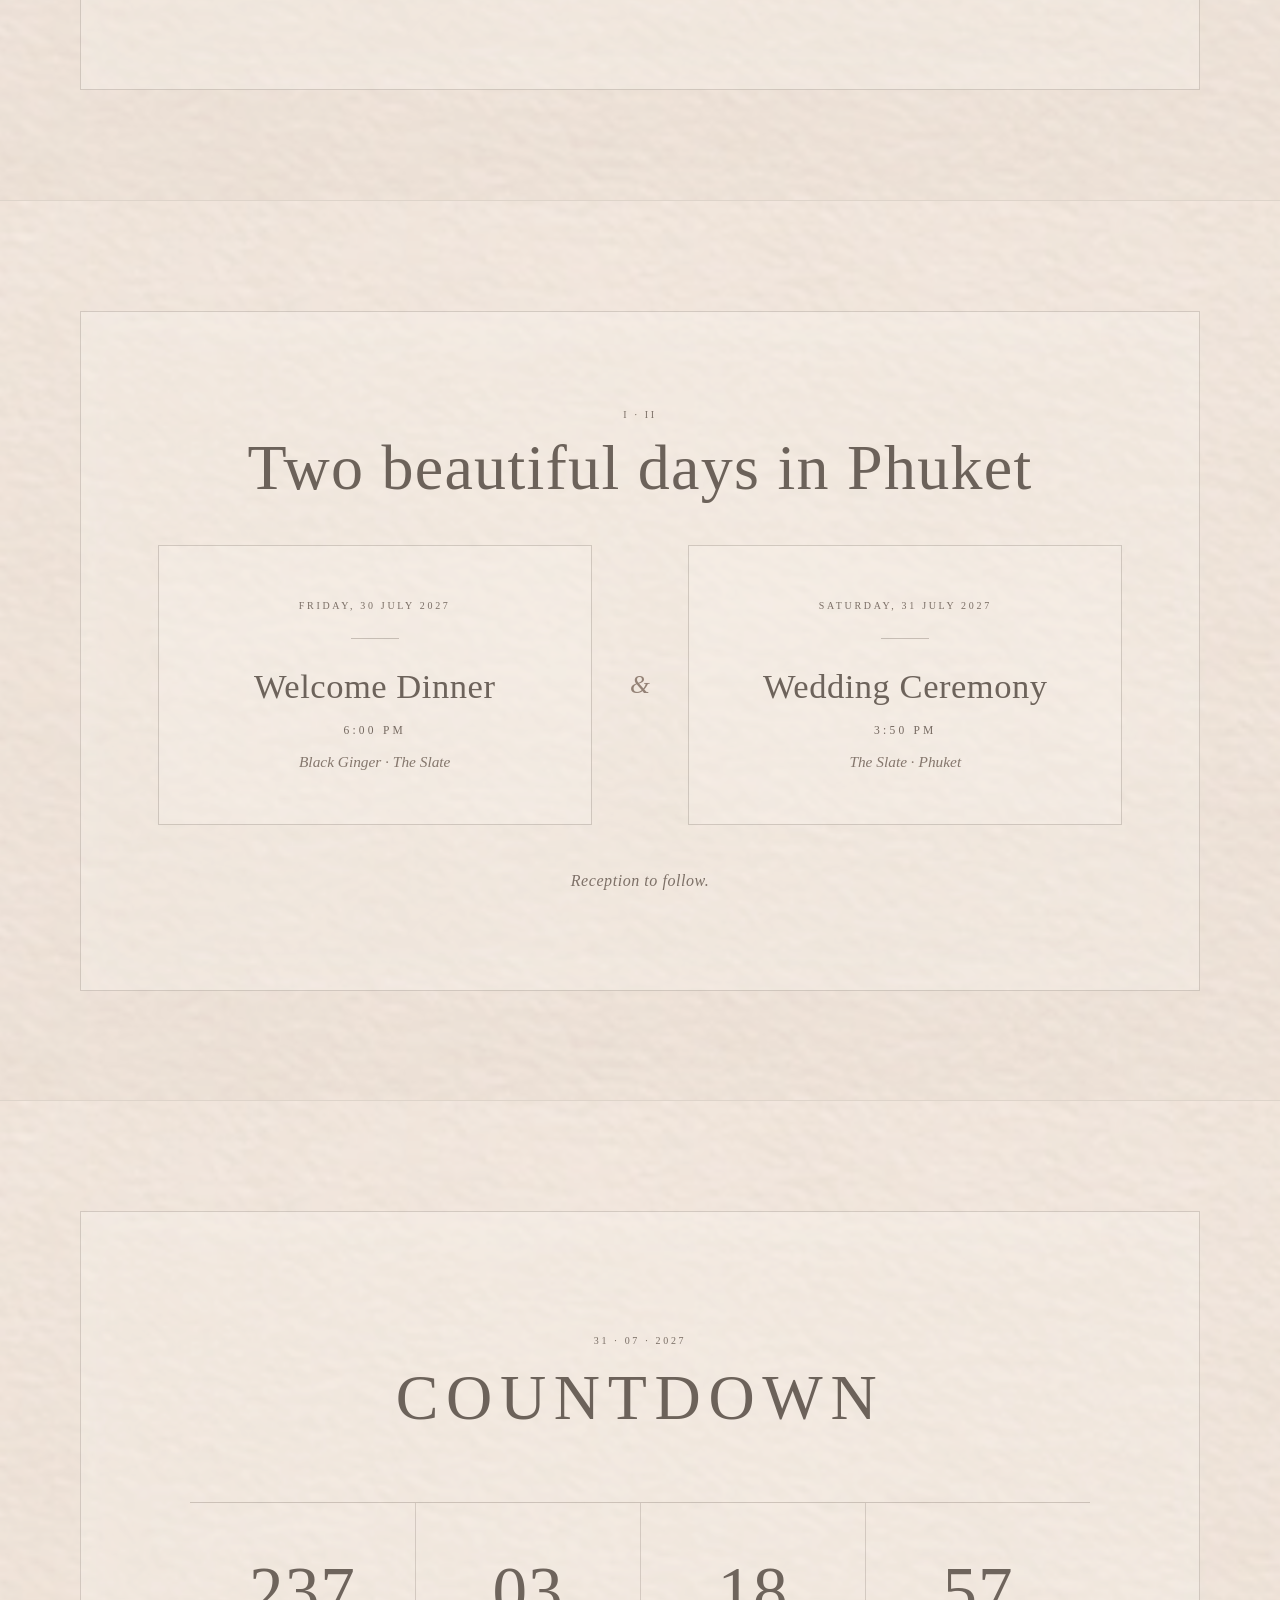
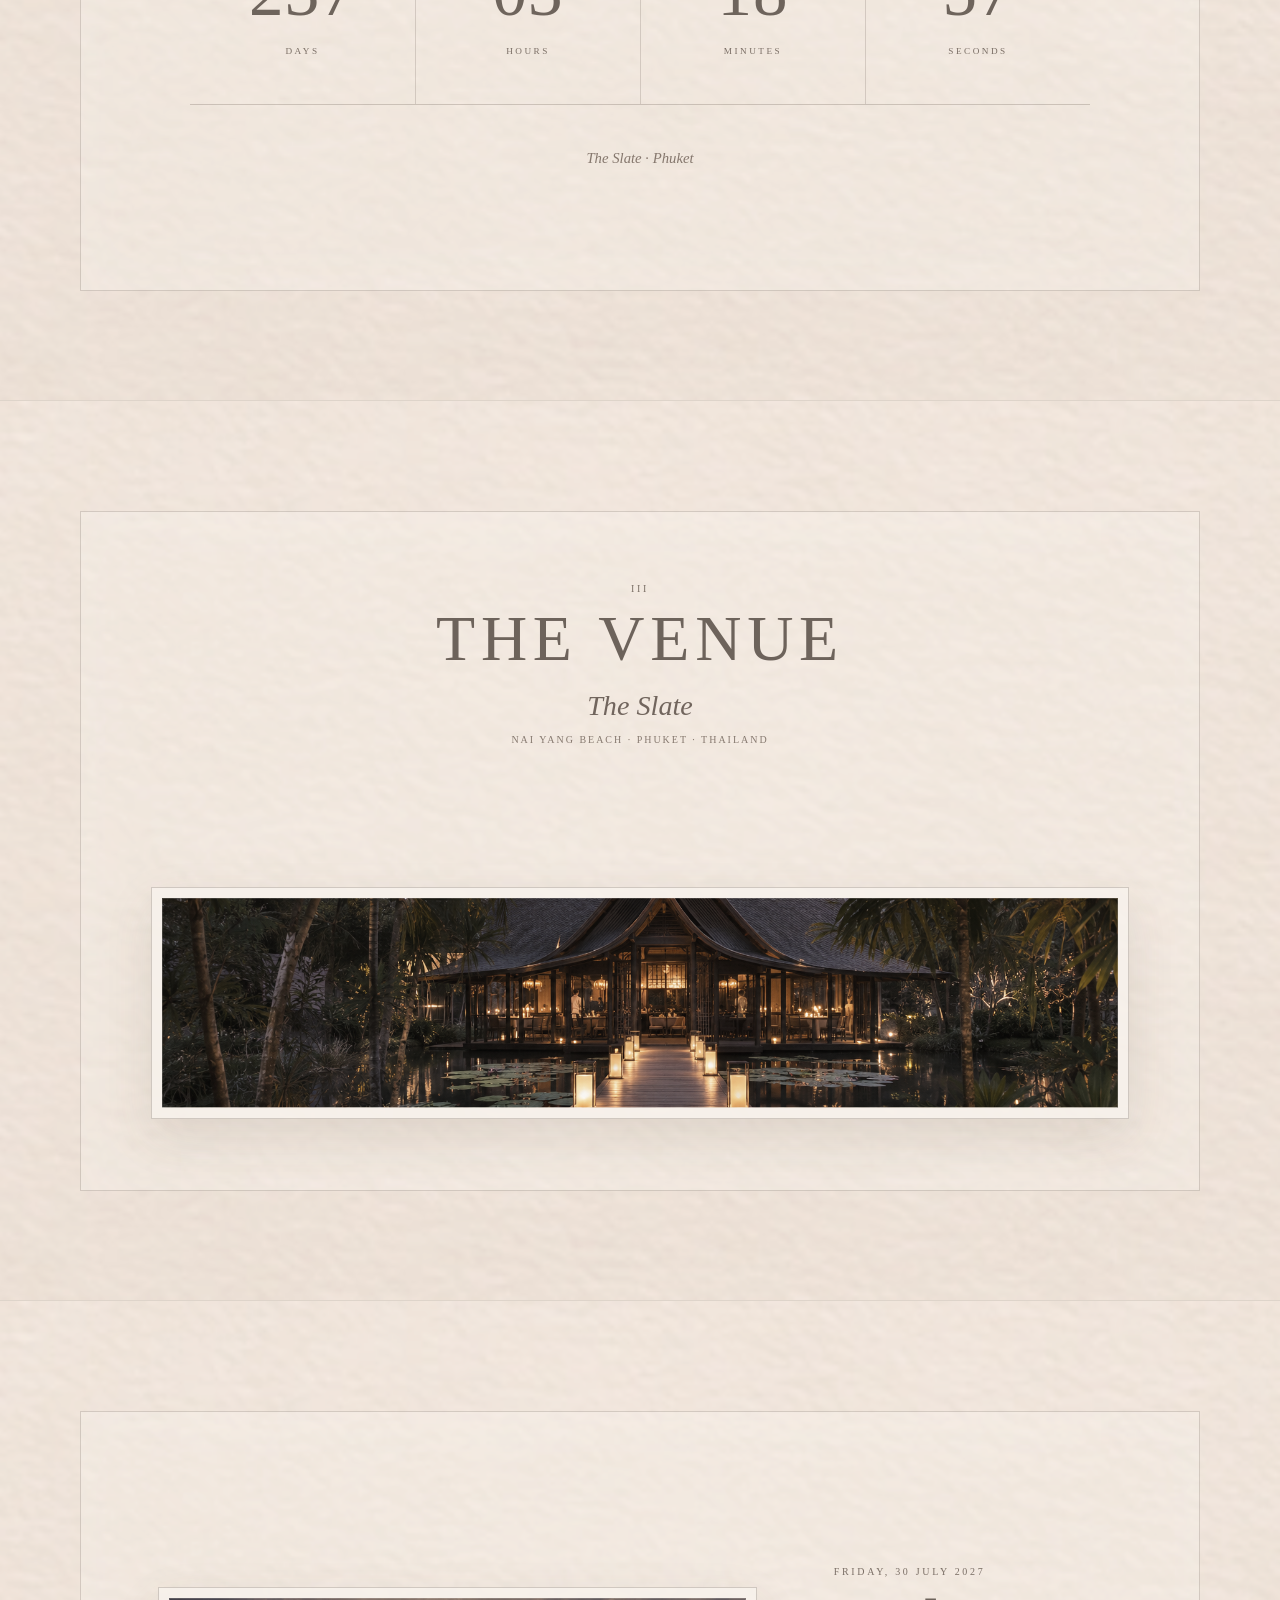
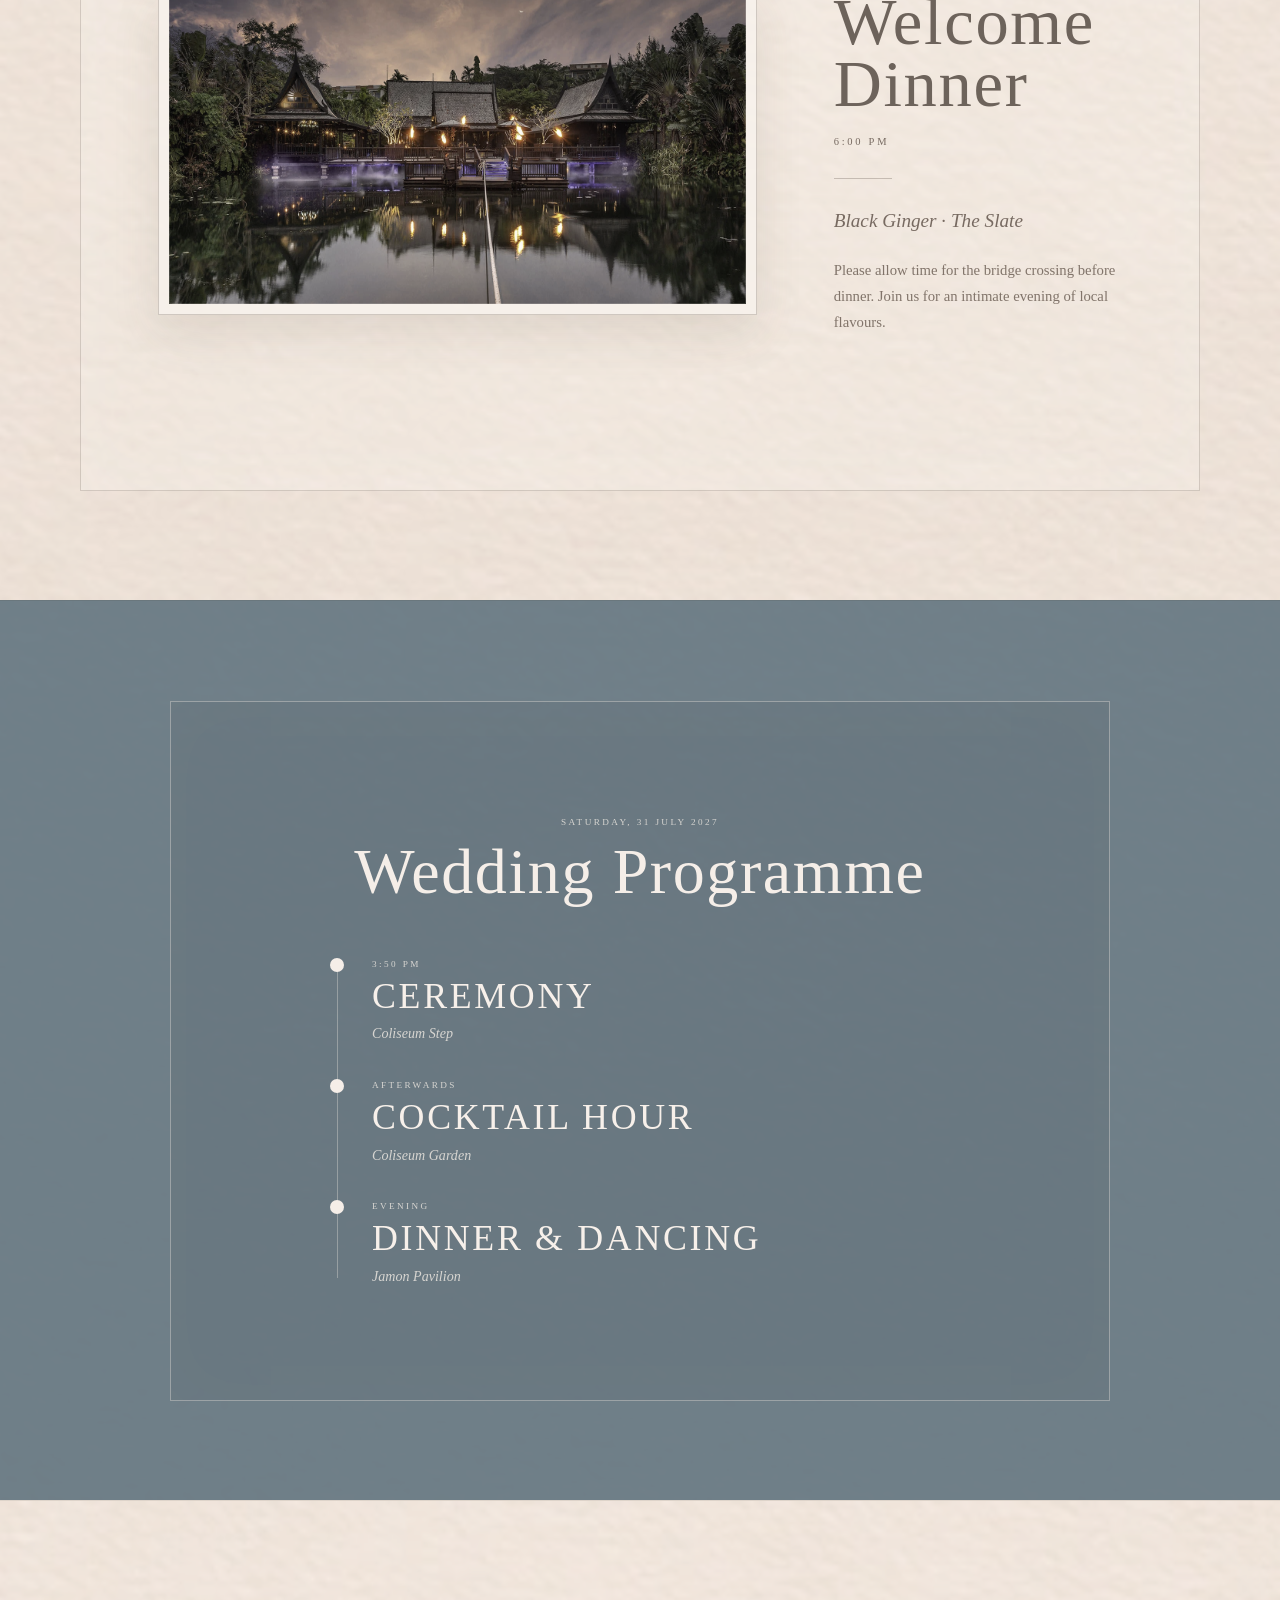
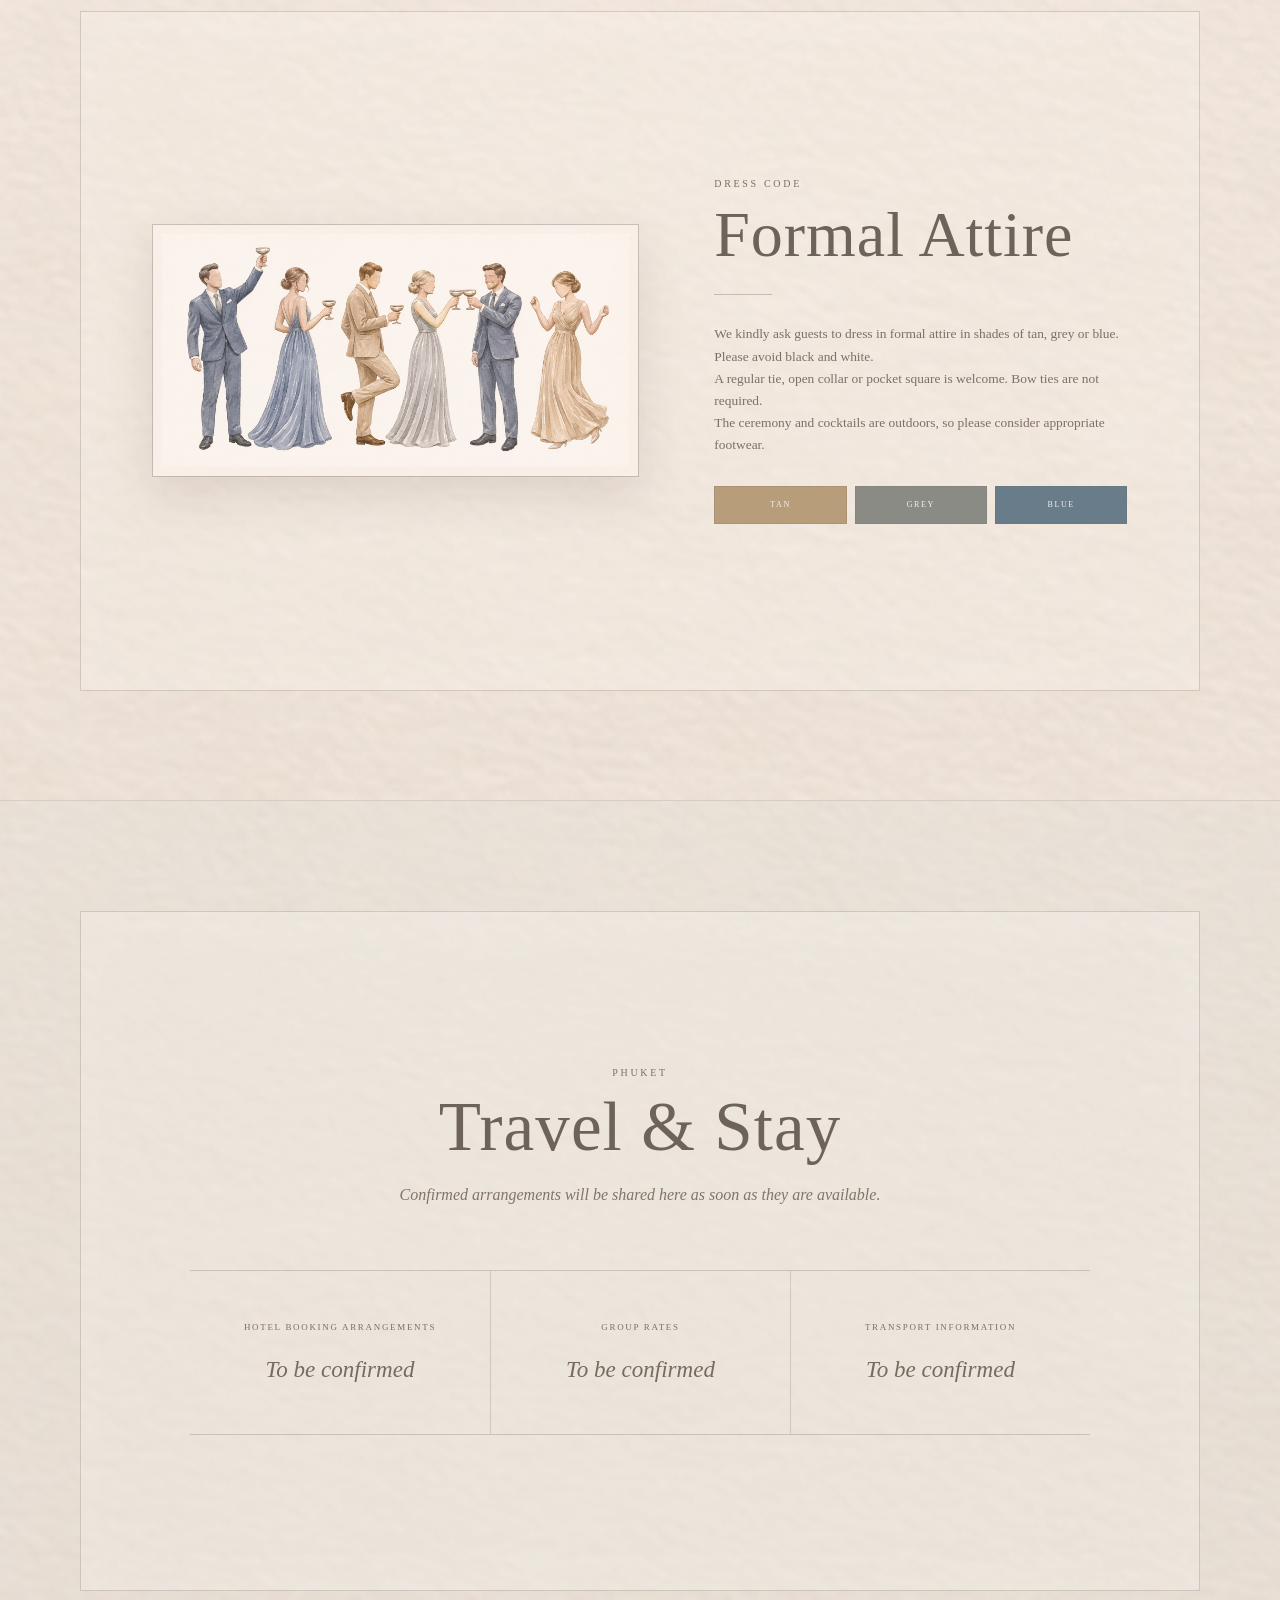
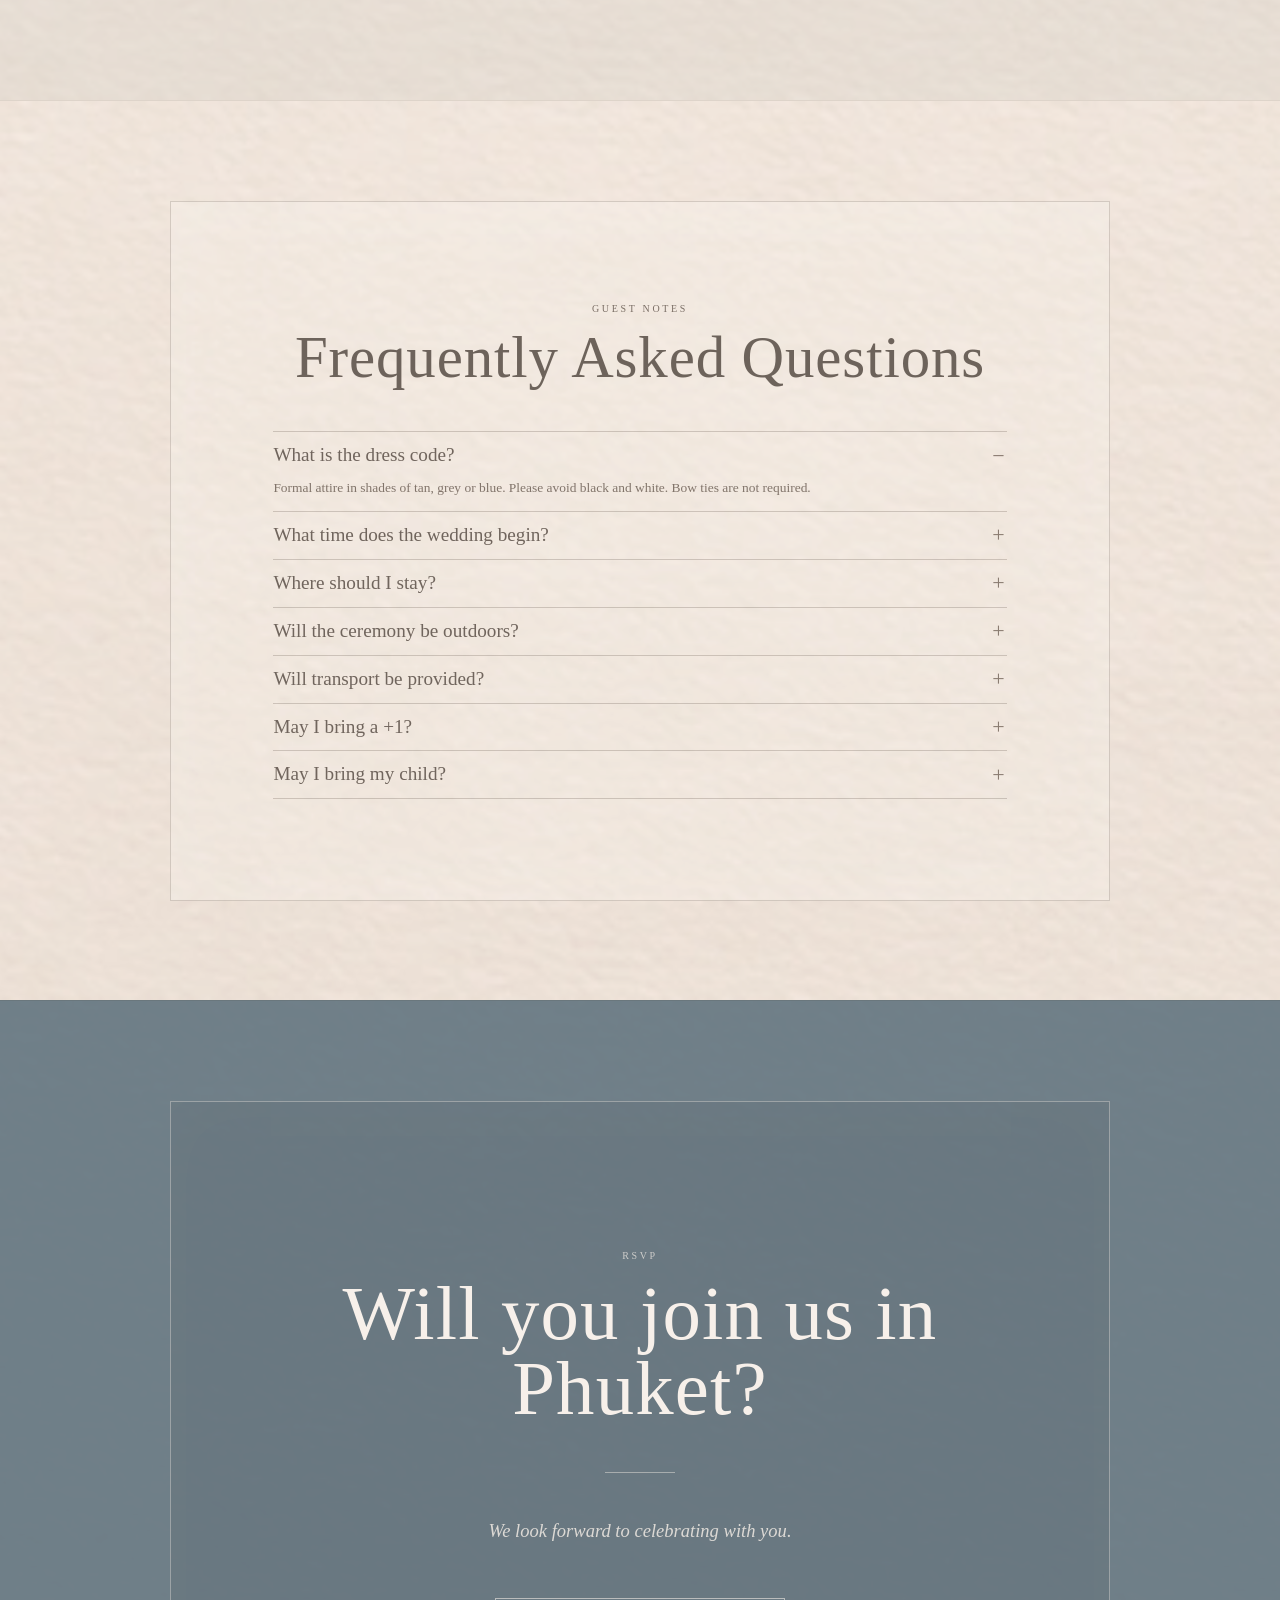
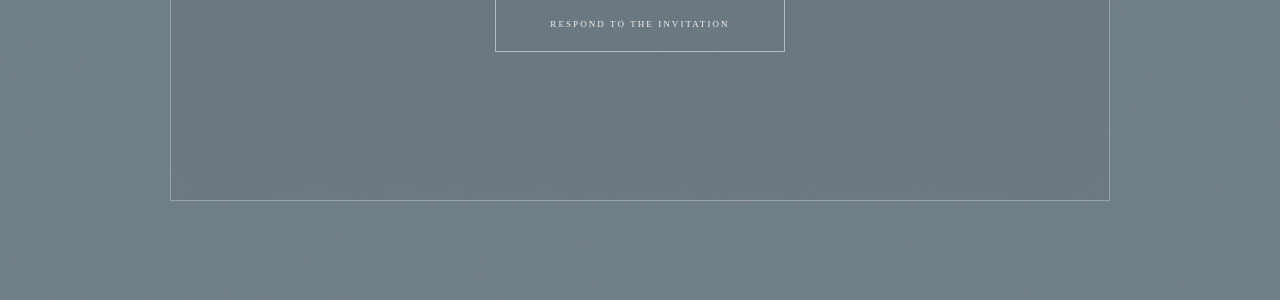
==== commit 78cecc71: "Place requested concept image in venue section" ====
--- a/index.html
+++ b/index.html
@@ -8,7 +8,7 @@
   <meta name="description" content="Jingjing and Dan invite you to their wedding celebration at The Slate, Phuket." />
   <title>Jingjing &amp; Dan · 31 July 2027</title>
   <script>document.documentElement.classList.replace('no-js', 'js');</script>
-  <link rel="stylesheet" href="home.css?v=20261102-content" />
+  <link rel="stylesheet" href="home.css?v=20261102-content2" />
 </head>
 <body>
   <main id="home" class="envelope-home" data-state="revealed">
@@ -134,7 +134,7 @@
 
         <figure class="mounted-photograph venue-photograph">
           <div class="photograph-mat">
-            <img src="assets/the-slate-venue-official.webp" alt="Infinity pool and tropical gardens at The Slate resort in Phuket" width="1280" height="854" loading="lazy" decoding="async" />
+            <img src="assets/05_welcome_dinner_concept_not_actual_photo.png" alt="Atmosphere concept showing a lantern-lit tropical pavilion across a lily pond" width="1536" height="338" loading="lazy" decoding="async" />
           </div>
         </figure>
       </div>
@@ -144,7 +144,7 @@
       <div class="stationery-frame welcome-frame">
         <figure class="mounted-photograph welcome-photograph">
           <div class="photograph-mat">
-            <img src="assets/05_welcome_dinner_concept_not_actual_photo.png" alt="Atmosphere concept showing a lantern-lit tropical pavilion across a lily pond" width="1536" height="338" loading="lazy" decoding="async" />
+            <img src="assets/black-ginger-official.webp" alt="Black Ginger restaurant at The Slate in Phuket" width="1500" height="1000" loading="lazy" decoding="async" />
           </div>
         </figure>
 
--- a/home.css
+++ b/home.css
@@ -515,7 +515,10 @@
   filter: saturate(.72) contrast(.96) sepia(.06);
 }
 
-.venue-photograph img { object-position: 50% 54%; }
+.venue-photograph img {
+  height: auto;
+  object-position: 50% 54%;
+}
 
 .welcome-frame {
   display: grid;
@@ -526,10 +529,7 @@
   text-align: left;
 }
 
-.welcome-photograph img {
-  height: auto;
-  object-position: 50% 50%;
-}
+.welcome-photograph img { object-position: 50% 50%; }
 
 .welcome-copy { min-width: 0; }
 .welcome-copy h2 {
@@ -1187,9 +1187,11 @@
   }
 
   .welcome-photograph img {
-    height: auto;
+    height: 260px;
     object-position: 50% 50%;
   }
+
+  .venue-photograph img { height: auto; }
 
   .welcome-copy h2 {
     margin-top: 10px;
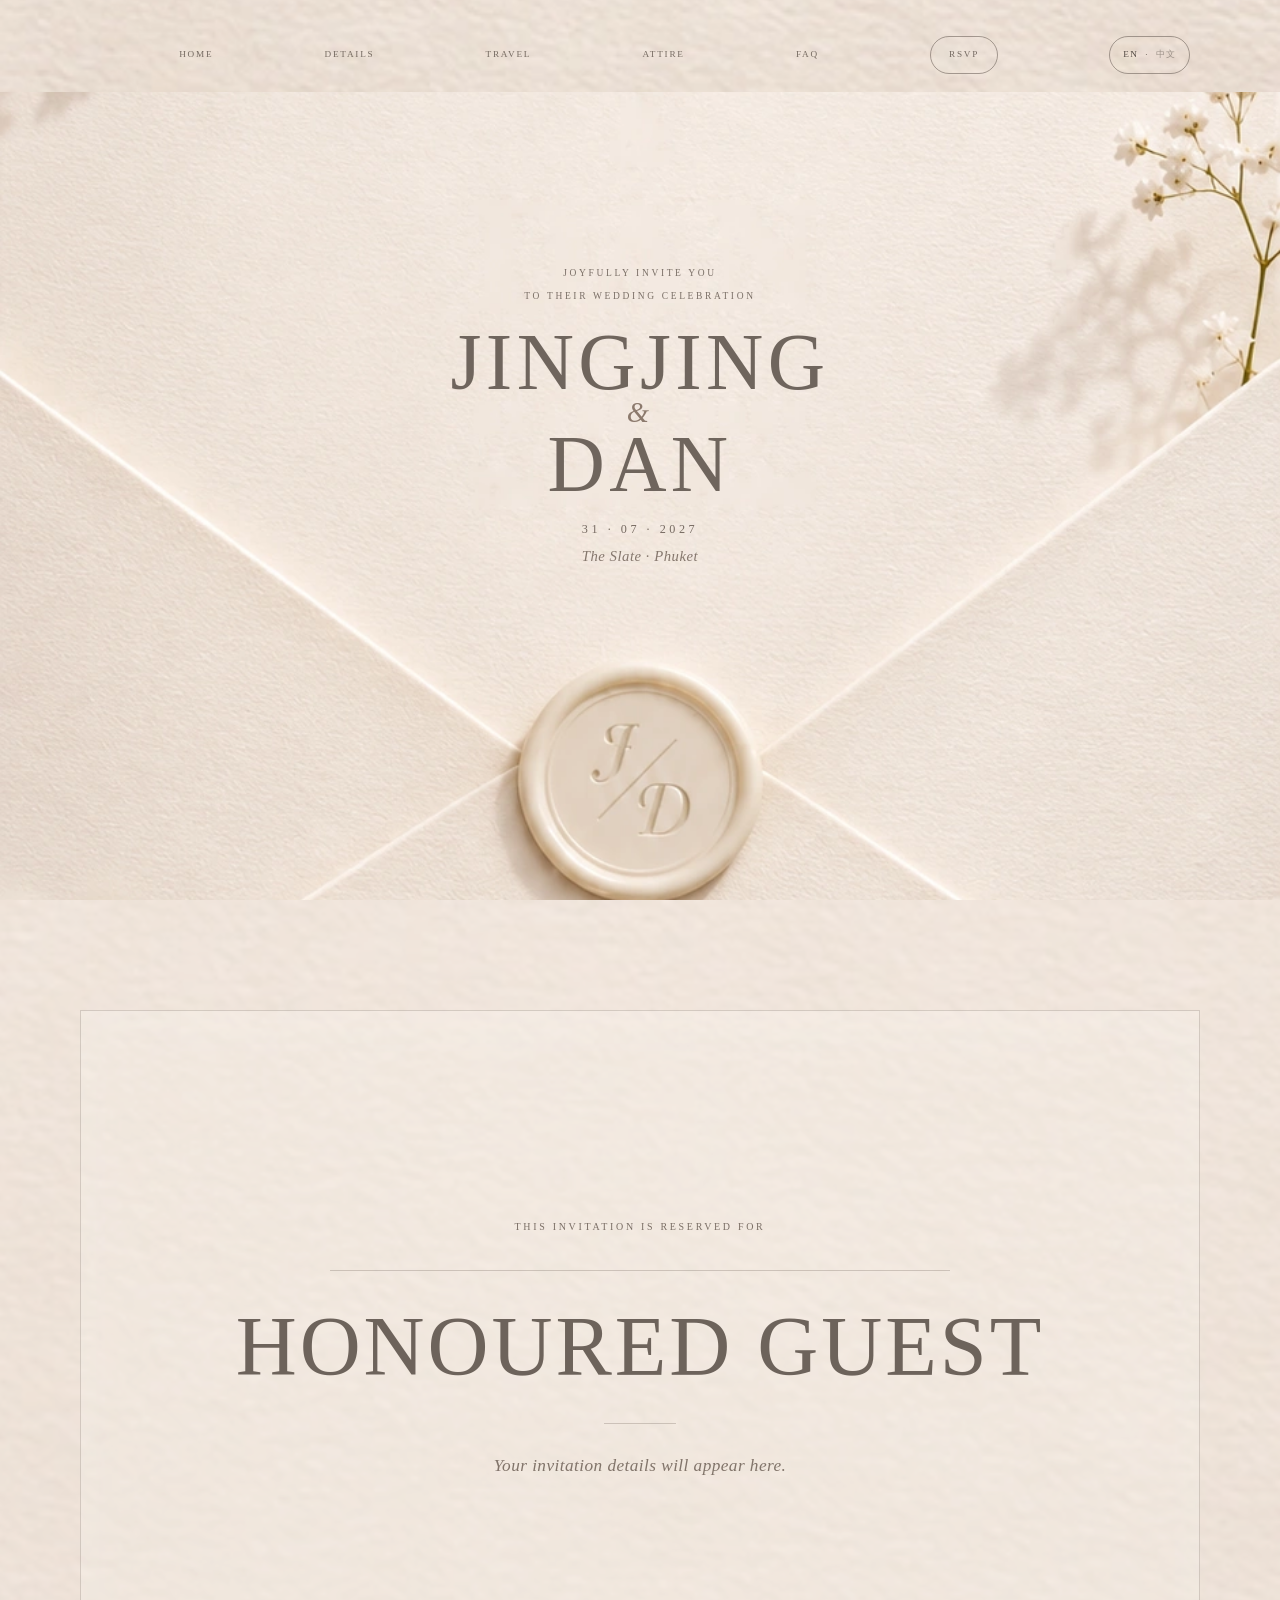
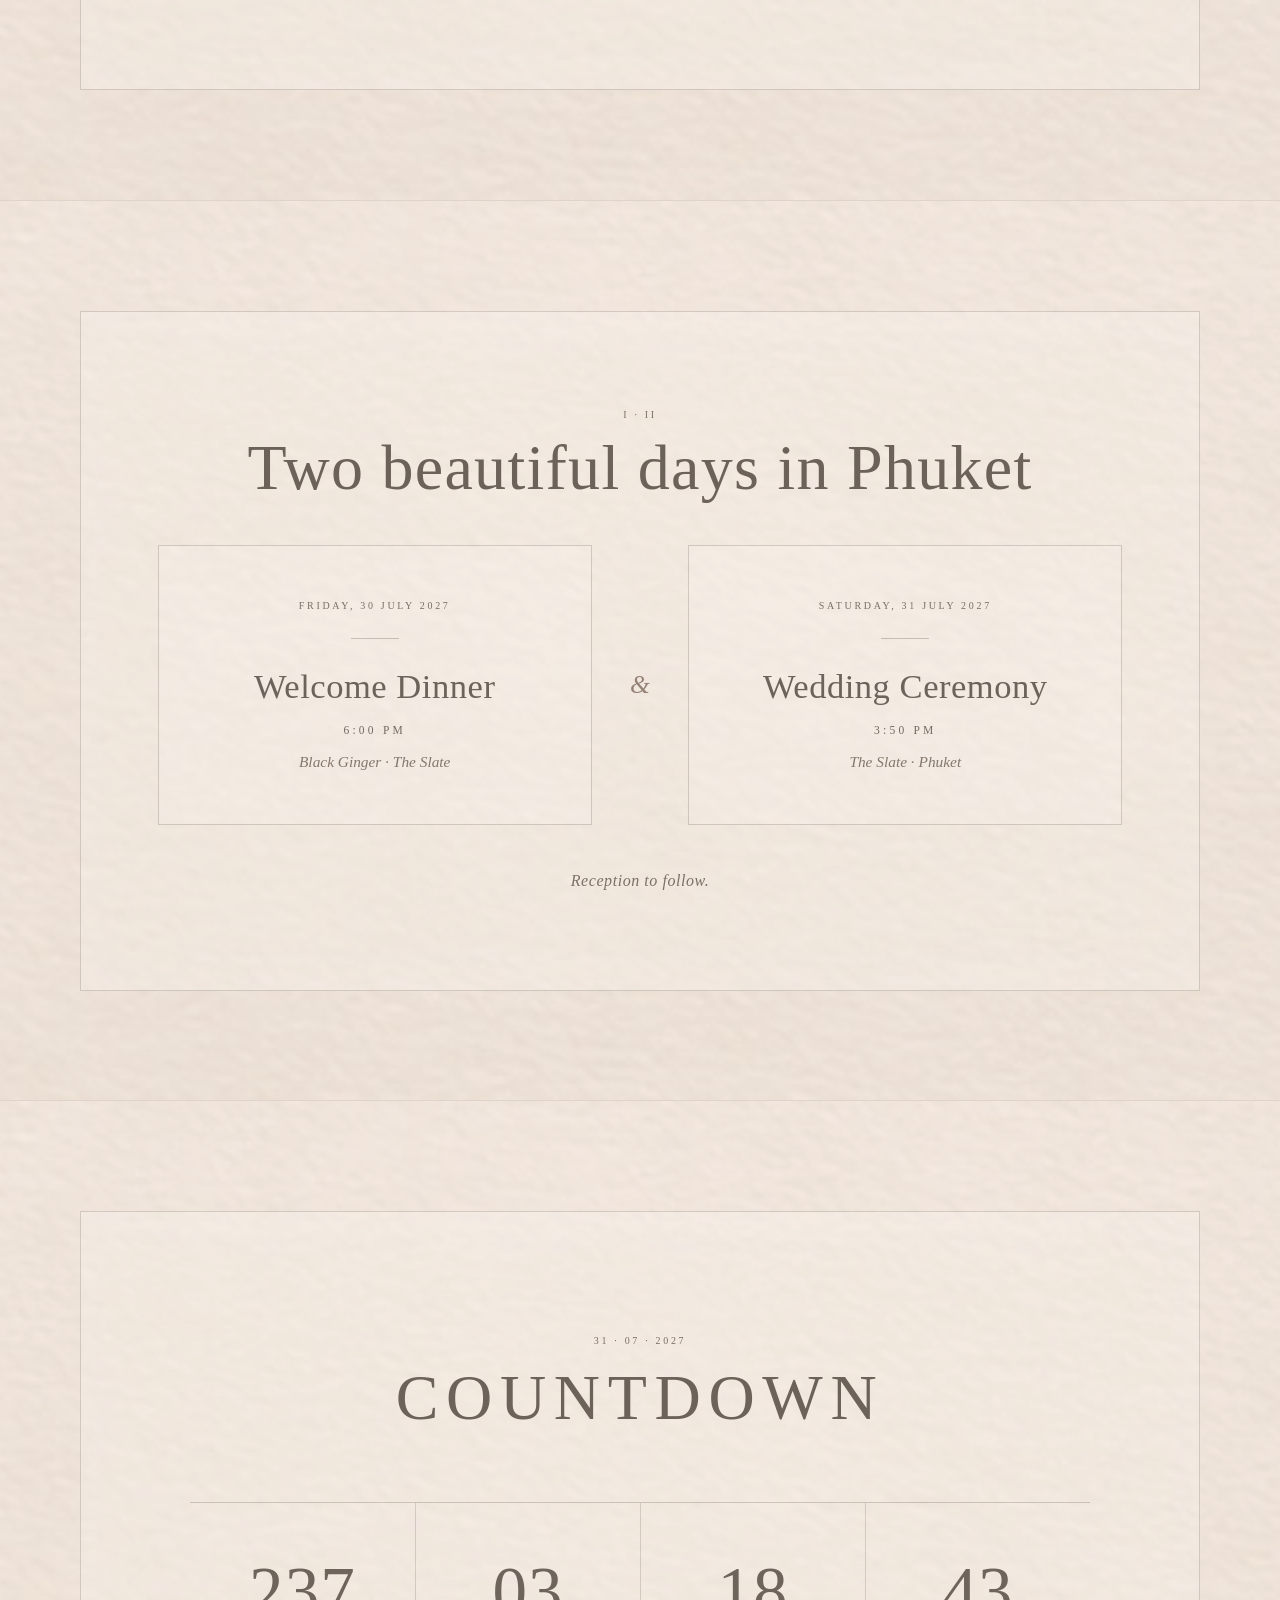
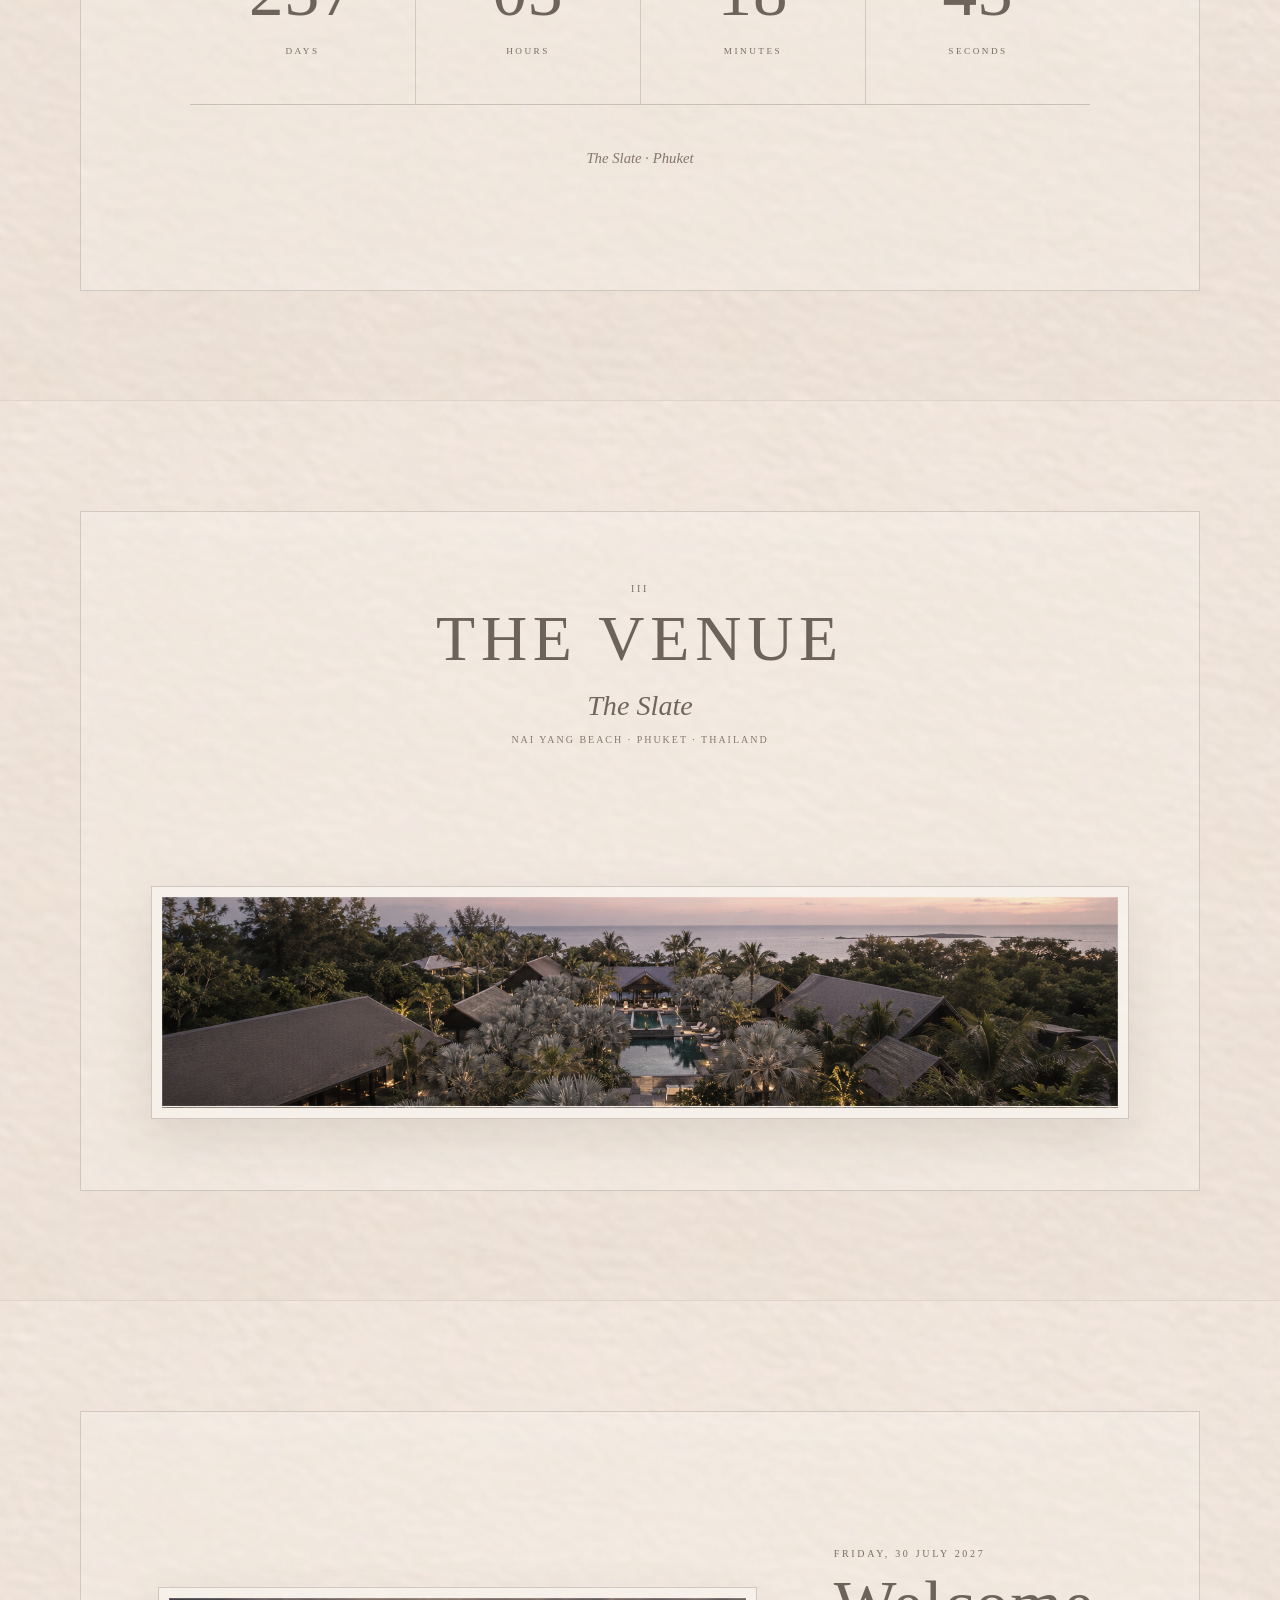
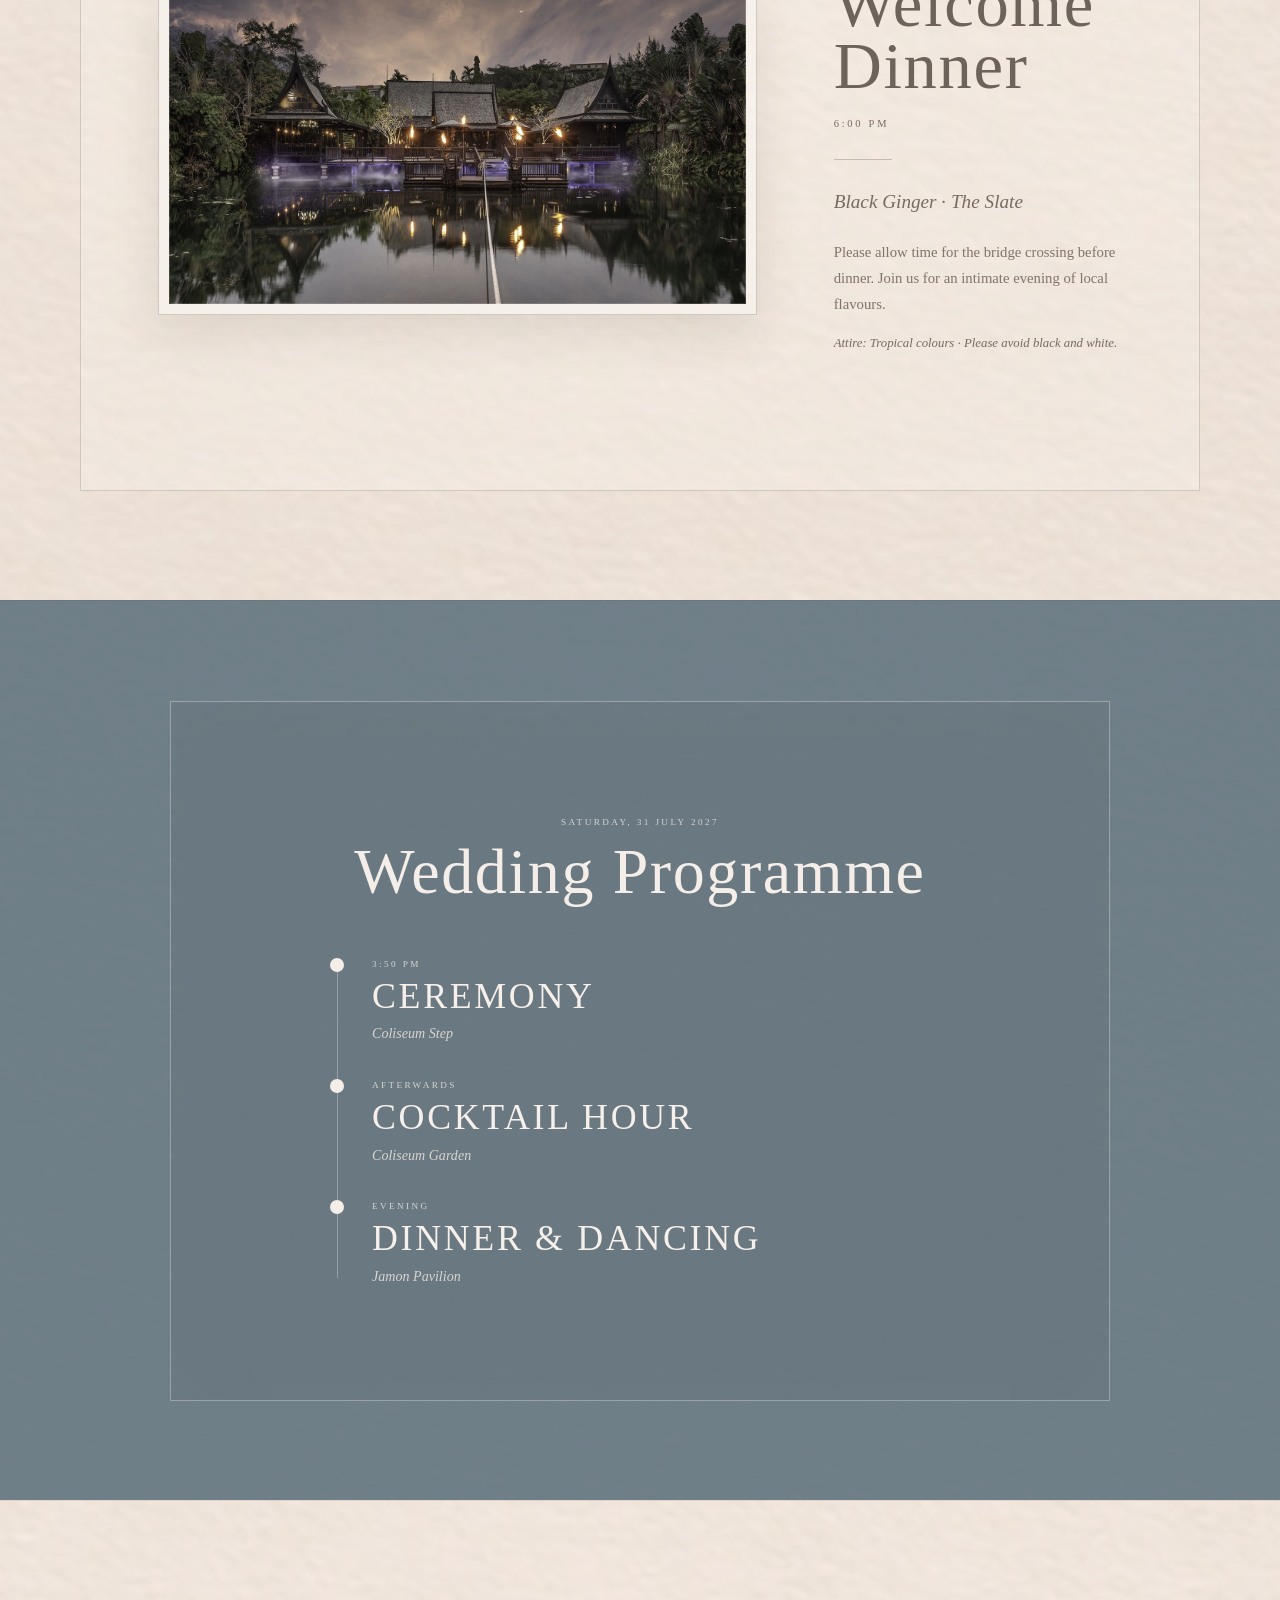
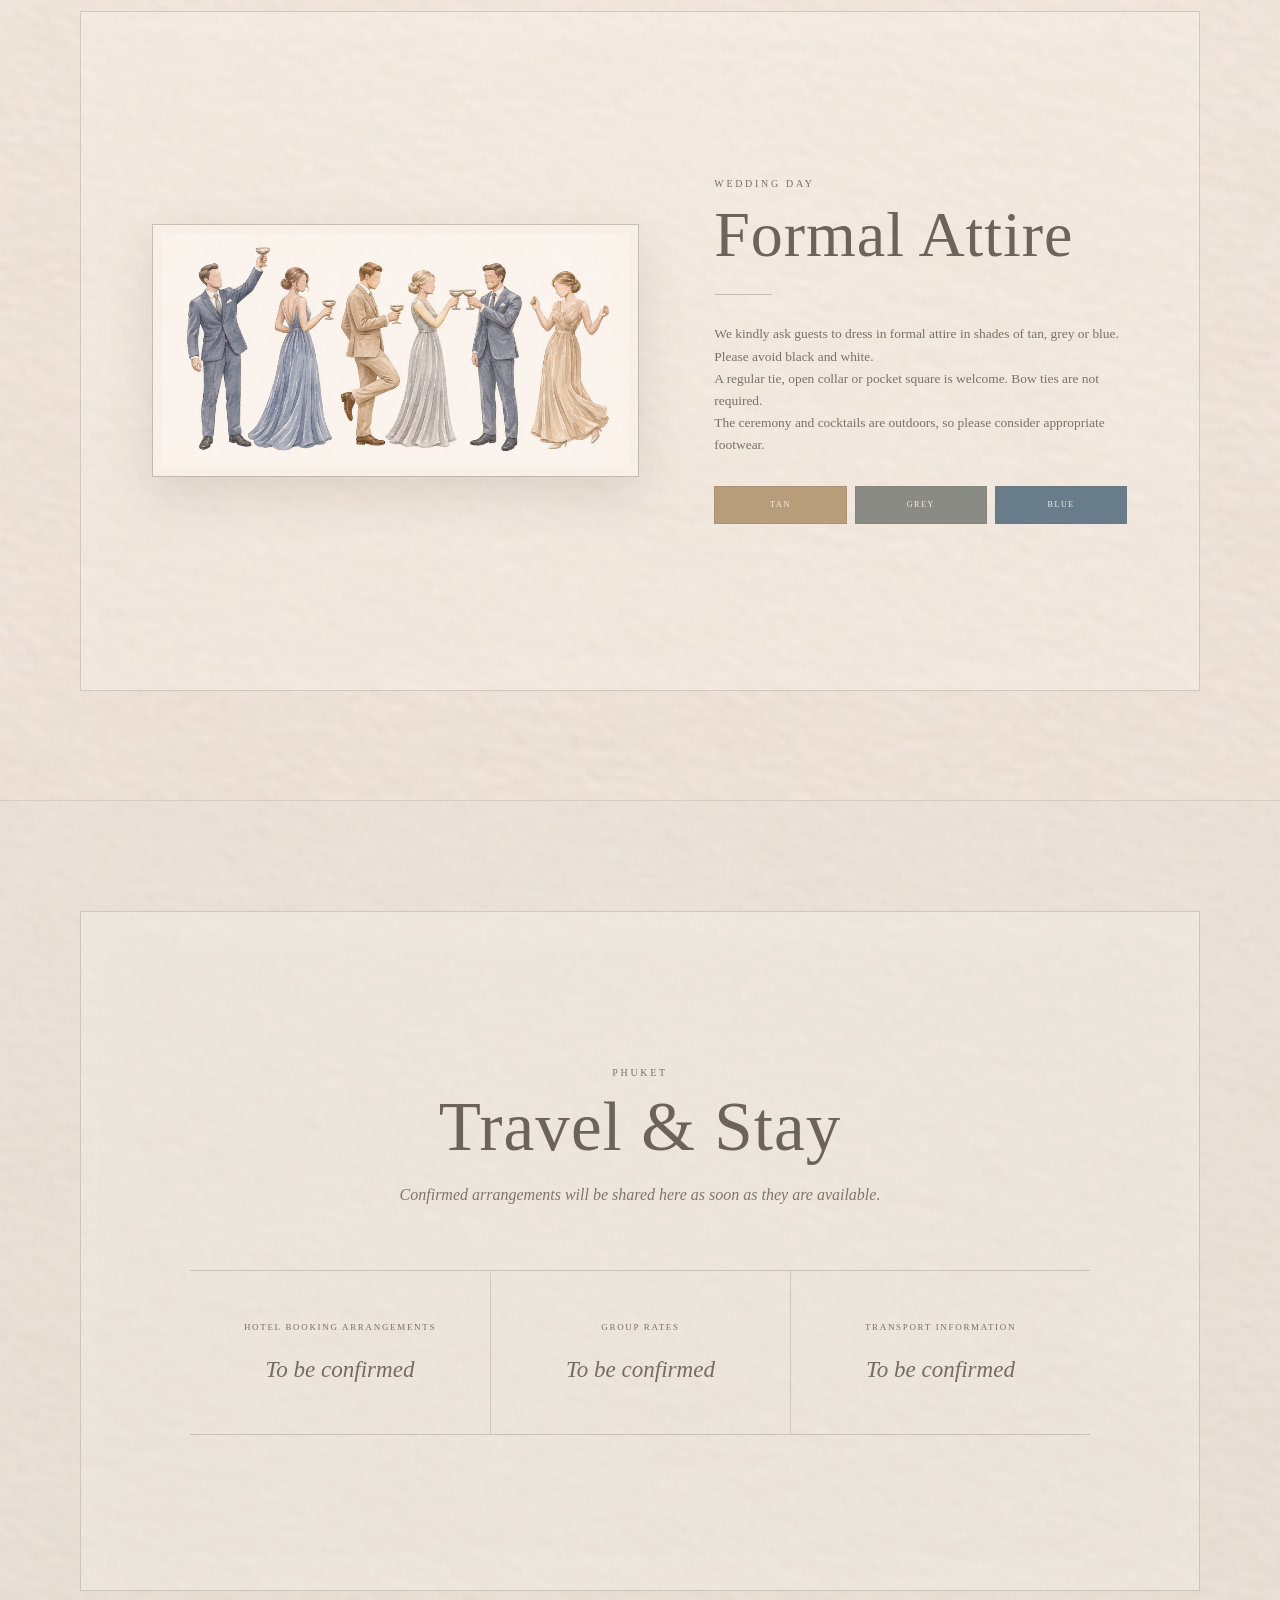
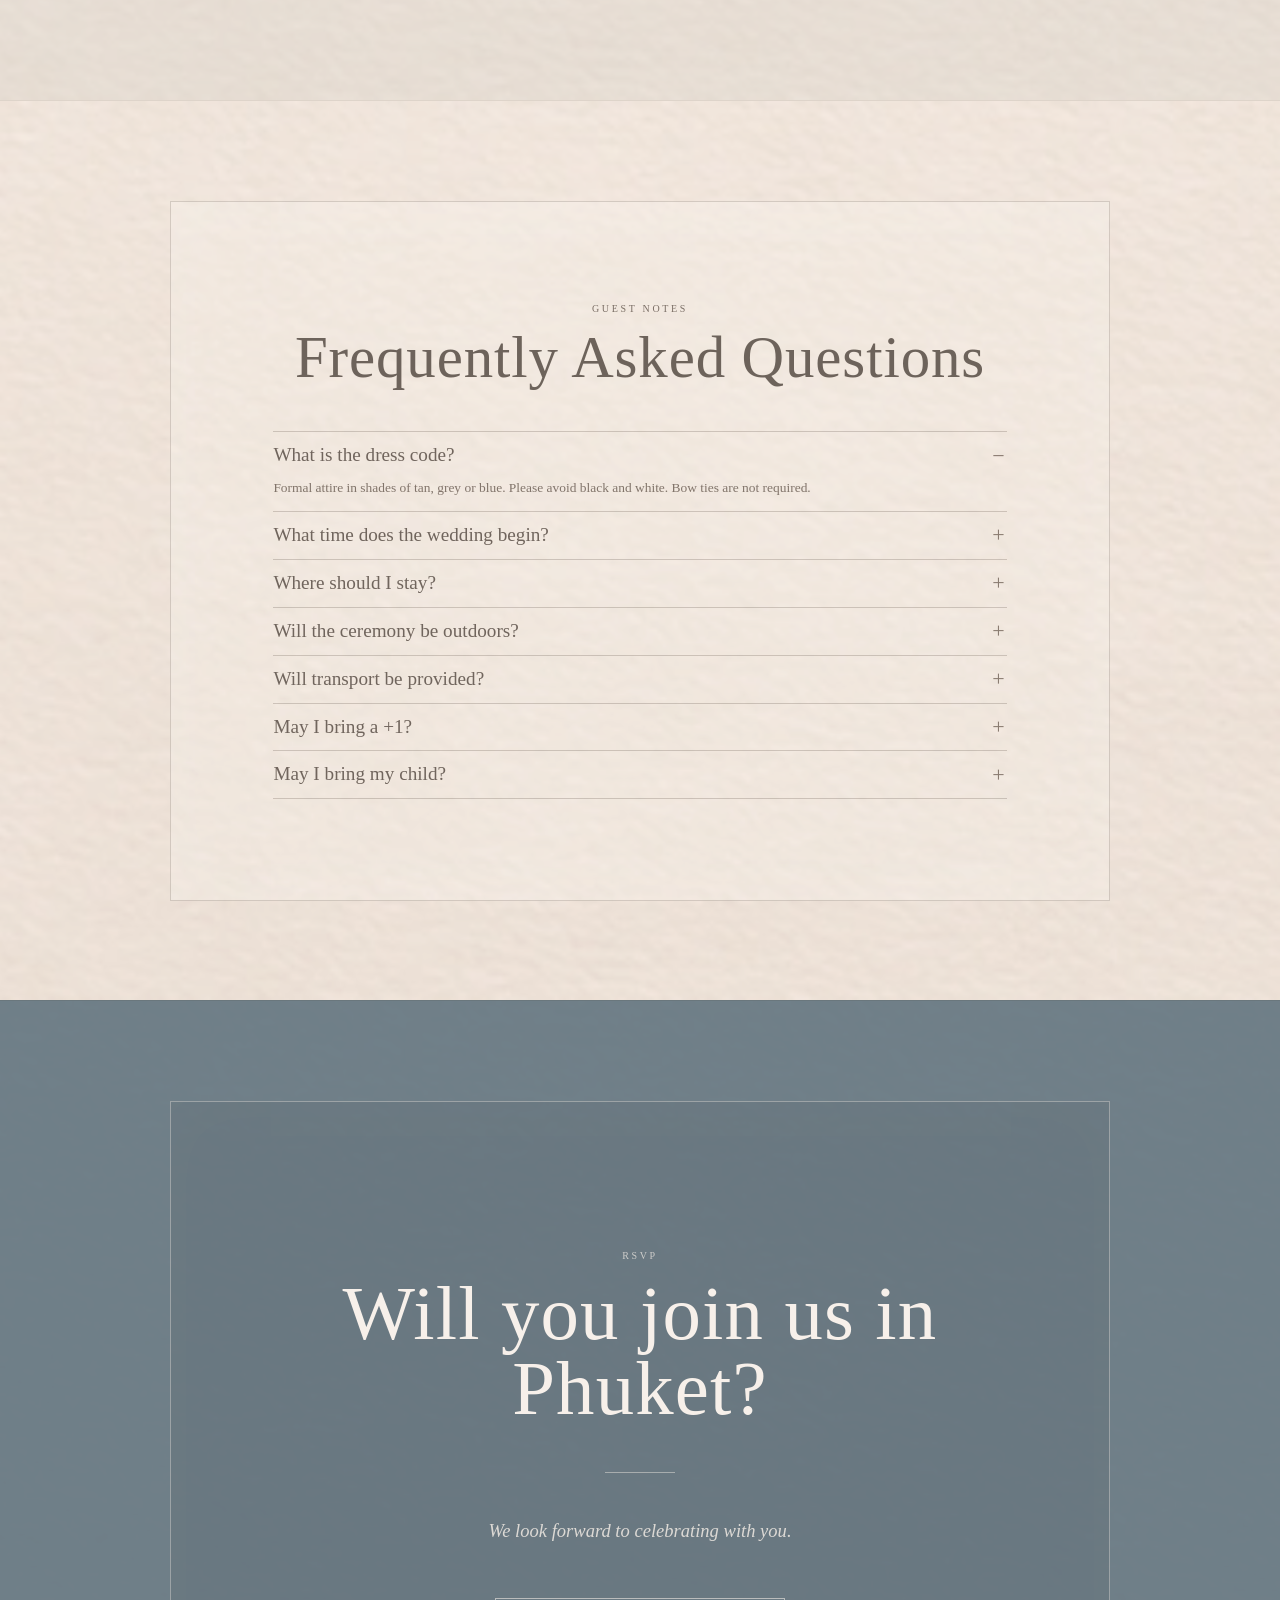
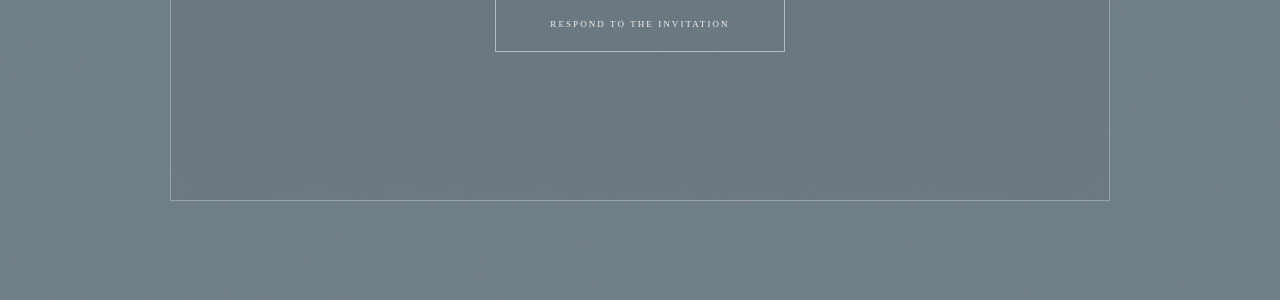
==== commit f37b8460: "Add English and Chinese wedding invitation" ====
--- a/index.html
+++ b/index.html
@@ -8,7 +8,7 @@
   <meta name="description" content="Jingjing and Dan invite you to their wedding celebration at The Slate, Phuket." />
   <title>Jingjing &amp; Dan · 31 July 2027</title>
   <script>document.documentElement.classList.replace('no-js', 'js');</script>
-  <link rel="stylesheet" href="home.css?v=20261102-content2" />
+  <link rel="stylesheet" href="home.css?v=20261102-bilingual" />
 </head>
 <body>
   <main id="home" class="envelope-home" data-state="revealed">
@@ -27,9 +27,9 @@
         <a class="mobile-hidden" href="#faq">FAQ</a>
         <a class="rsvp-link mobile-hidden" href="https://pierogiandpanda.wedding/">RSVP</a>
         <div class="language-control" aria-label="Language selection">
-          <span class="language-current" aria-current="true">EN</span>
+          <button type="button" data-language="en" aria-pressed="true">EN</button>
           <span aria-hidden="true">·</span>
-          <button type="button" lang="zh-Hans" disabled title="Chinese copy is pending approval">中文</button>
+          <button type="button" data-language="zh" lang="zh-Hans" aria-pressed="false">中文</button>
         </div>
       </nav>
     </header>
@@ -134,7 +134,7 @@
 
         <figure class="mounted-photograph venue-photograph">
           <div class="photograph-mat">
-            <img src="assets/05_welcome_dinner_concept_not_actual_photo.png" alt="Atmosphere concept showing a lantern-lit tropical pavilion across a lily pond" width="1536" height="338" loading="lazy" decoding="async" />
+            <img src="assets/04_venue_concept_not_actual_photo.png" alt="Aerial atmosphere concept of a tropical resort estate beside the sea at sunset" width="1536" height="339" loading="lazy" decoding="async" />
           </div>
         </figure>
       </div>
@@ -155,6 +155,7 @@
           <div class="welcome-rule" aria-hidden="true"></div>
           <p class="welcome-place">Black Ginger <i>·</i> The Slate</p>
           <p class="welcome-note">Please allow time for the bridge crossing before dinner. Join us for an intimate evening of local flavours.</p>
+          <p class="welcome-attire">Attire: Tropical colours · Please avoid black and white.</p>
         </div>
       </div>
     </section>
@@ -202,7 +203,7 @@
         </figure>
 
         <div class="attire-copy">
-          <p class="section-number">Dress Code</p>
+          <p class="section-number">Wedding Day</p>
           <h2 id="attire-heading">Formal Attire</h2>
           <div class="attire-rule" aria-hidden="true"></div>
           <p>We kindly ask guests to dress in formal attire in shades of tan, grey or blue. Please avoid black and white.</p>
@@ -294,6 +295,6 @@
     </section>
   </div>
 
-  <script src="app.js?v=20261102-content"></script>
+  <script src="app.js?v=20261102-bilingual"></script>
 </body>
 </html>
--- a/home.css
+++ b/home.css
@@ -7,6 +7,11 @@
   --muted-blue: #687983;
   --display: "Bodoni 72", Didot, "Bodoni MT", "Times New Roman", "Songti SC", serif;
   --serif: "Iowan Old Style", Baskerville, Georgia, "Times New Roman", "Songti SC", serif;
+}
+
+html[lang="zh-Hans"] {
+  --display: "Songti SC", "STSong", "Noto Serif CJK SC", serif;
+  --serif: "Songti SC", "STSong", "Noto Serif CJK SC", serif;
 }
 
 * { box-sizing: border-box; }
@@ -113,7 +118,32 @@
   border-radius: 999px;
 }
 
-.language-control { display: none; }
+.language-control {
+  min-height: 38px;
+  display: inline-flex;
+  align-items: center;
+  gap: 7px;
+  padding: 0 13px;
+  color: #756a61;
+  border: 1px solid rgba(117, 106, 97, .62);
+  border-radius: 999px;
+  white-space: nowrap;
+  font: 500 clamp(8px, .72vw, 10px)/1 var(--serif);
+  letter-spacing: .14em;
+}
+
+.language-control button {
+  padding: 0;
+  color: #9b9087;
+  border: 0;
+  background: transparent;
+  cursor: pointer;
+  font: inherit;
+  letter-spacing: inherit;
+}
+
+.language-control button[aria-pressed="true"] { color: #4f4741; }
+.language-control button:focus-visible { outline: 1px solid currentColor; outline-offset: 4px; }
 
 .invitation-paper {
   position: absolute;
@@ -565,6 +595,13 @@
   font: 400 clamp(14px, 1.15vw, 17px)/1.75 var(--serif);
 }
 
+.welcome-attire {
+  max-width: 350px;
+  margin: 17px 0 0;
+  color: #776a61;
+  font: italic 400 clamp(12px, 1vw, 15px)/1.55 var(--serif);
+}
+
 .programme-section {
   color: #f3ede7;
   background: var(--muted-blue);
@@ -988,17 +1025,6 @@
     letter-spacing: .14em;
   }
 
-  .language-control button {
-    padding: 0;
-    color: #9b9087;
-    border: 0;
-    background: transparent;
-    font: inherit;
-    letter-spacing: inherit;
-  }
-
-  .language-control button:disabled { opacity: .72; }
-
   .invitation-paper {
     top: 18.5%;
     width: 77%;
